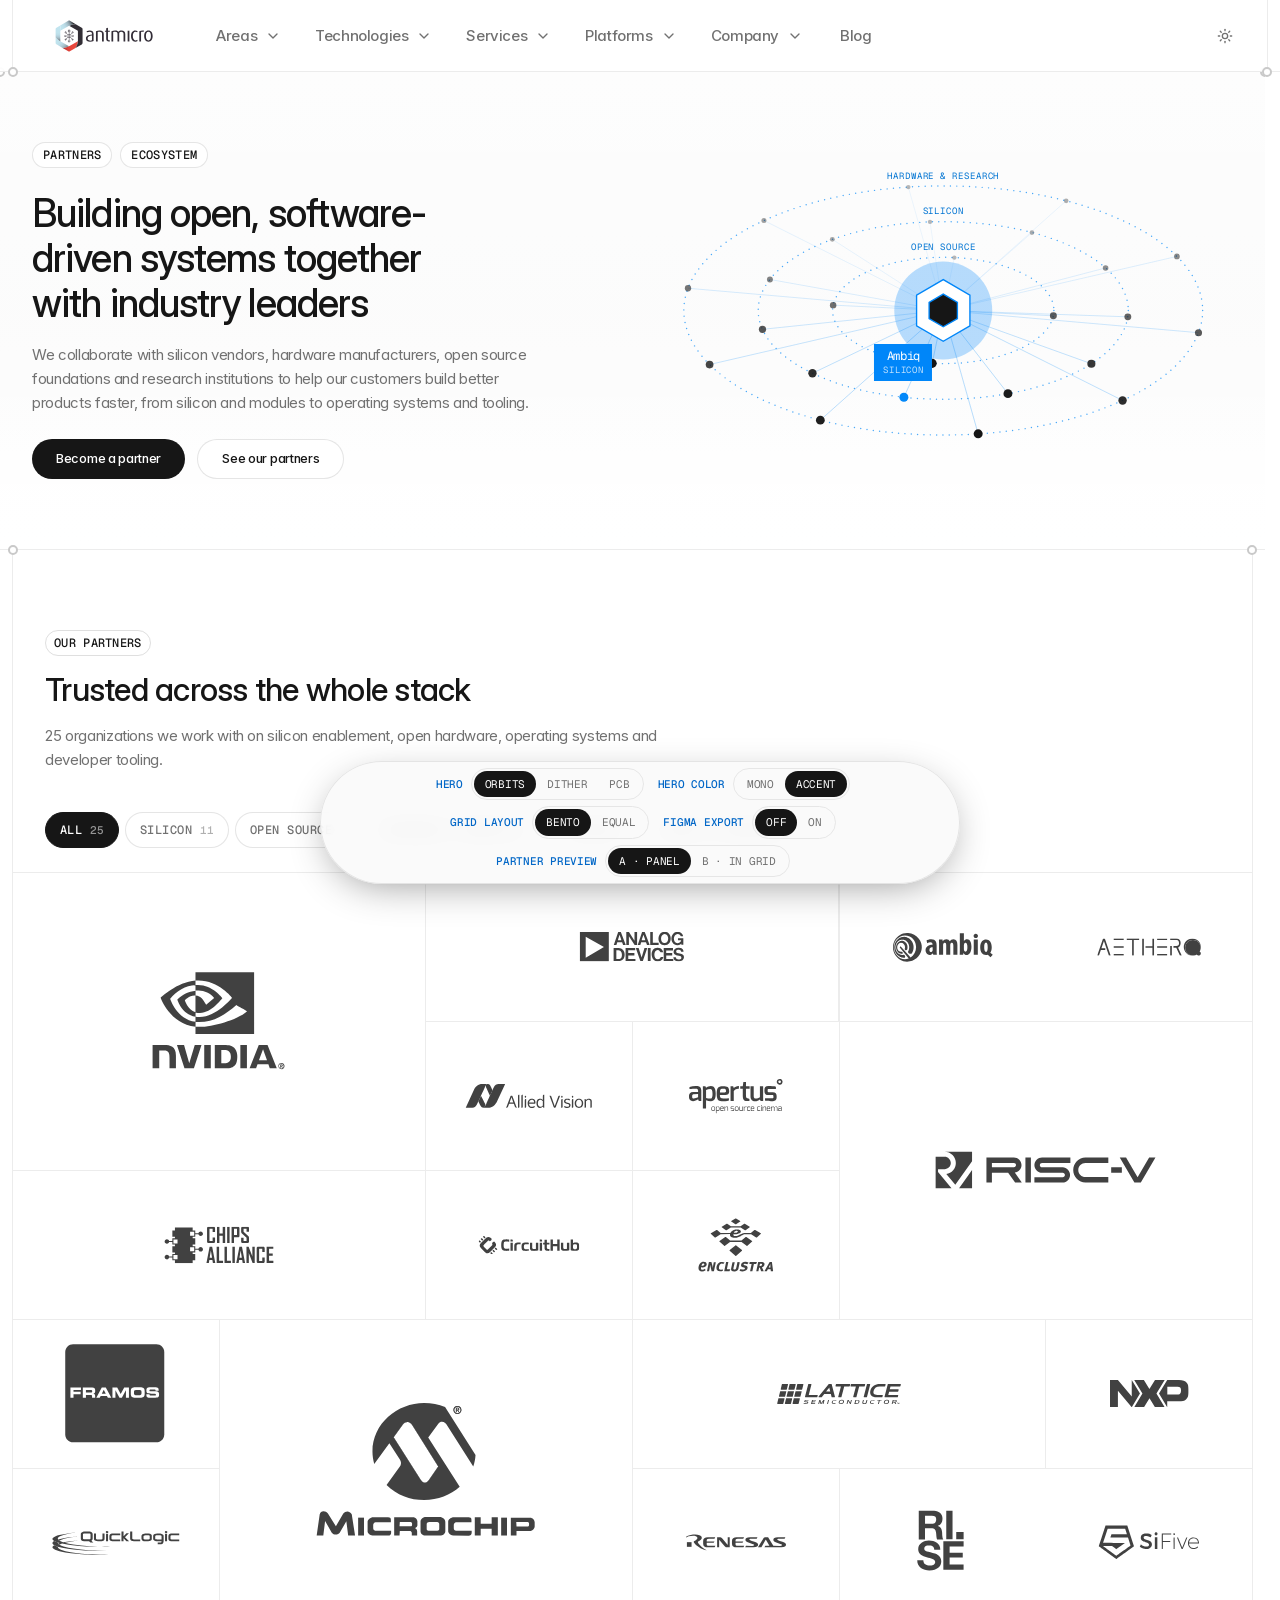
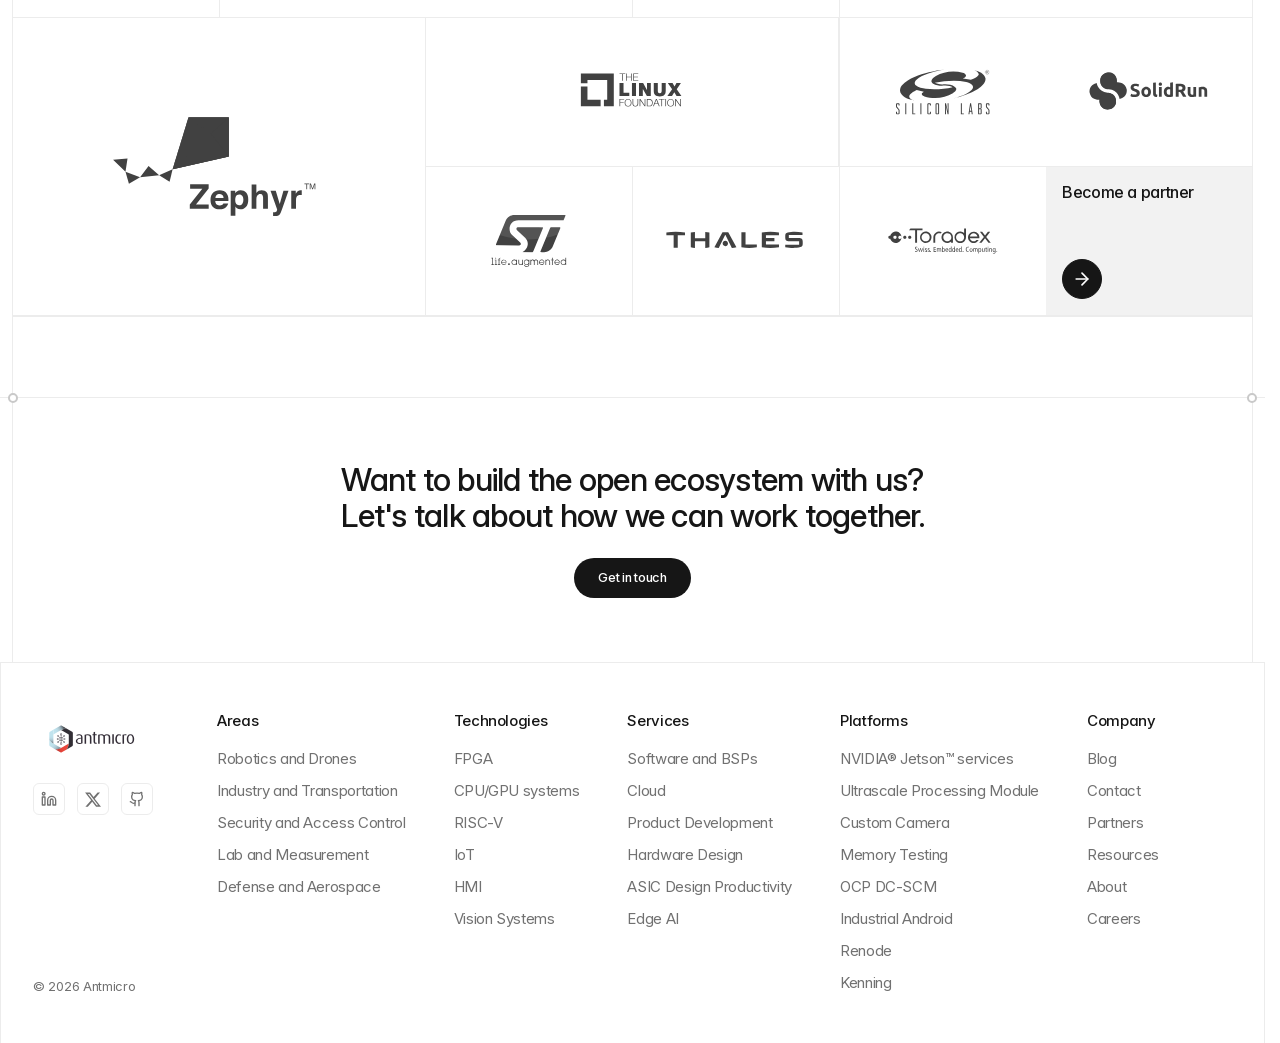
==== partners/index.html @ 4048cabc "Add prototype" ====
<!doctype html>
<html lang="en">
	<head>
		<meta charset="utf-8" />
		<meta name="viewport" content="width=device-width, initial-scale=1" />
		
		
		
		
		
		
		
		
		
		
		
		
		
		
		
		
		
		
		
		
		
		
		
		
		
		
		
		
		
		
		
		
		
		
		<!--12qhfyh--><link rel="icon" href="data:image/svg+xml,%3csvg%20xmlns='http://www.w3.org/2000/svg'%20width='107'%20height='128'%20viewBox='0%200%20107%20128'%3e%3ctitle%3esvelte-logo%3c/title%3e%3cpath%20d='M94.157%2022.819c-10.4-14.885-30.94-19.297-45.792-9.835L22.282%2029.608A29.92%2029.92%200%200%200%208.764%2049.65a31.5%2031.5%200%200%200%203.108%2020.231%2030%2030%200%200%200-4.477%2011.183%2031.9%2031.9%200%200%200%205.448%2024.116c10.402%2014.887%2030.942%2019.297%2045.791%209.835l26.083-16.624A29.92%2029.92%200%200%200%2098.235%2078.35a31.53%2031.53%200%200%200-3.105-20.232%2030%2030%200%200%200%204.474-11.182%2031.88%2031.88%200%200%200-5.447-24.116'%20style='fill:%23ff3e00'/%3e%3cpath%20d='M45.817%20106.582a20.72%2020.72%200%200%201-22.237-8.243%2019.17%2019.17%200%200%201-3.277-14.503%2018%2018%200%200%201%20.624-2.435l.49-1.498%201.337.981a33.6%2033.6%200%200%200%2010.203%205.098l.97.294-.09.968a5.85%205.85%200%200%200%201.052%203.878%206.24%206.24%200%200%200%206.695%202.485%205.8%205.8%200%200%200%201.603-.704L69.27%2076.28a5.43%205.43%200%200%200%202.45-3.631%205.8%205.8%200%200%200-.987-4.371%206.24%206.24%200%200%200-6.698-2.487%205.7%205.7%200%200%200-1.6.704l-9.953%206.345a19%2019%200%200%201-5.296%202.326%2020.72%2020.72%200%200%201-22.237-8.243%2019.17%2019.17%200%200%201-3.277-14.502%2017.99%2017.99%200%200%201%208.13-12.052l26.081-16.623a19%2019%200%200%201%205.3-2.329%2020.72%2020.72%200%200%201%2022.237%208.243%2019.17%2019.17%200%200%201%203.277%2014.503%2018%2018%200%200%201-.624%202.435l-.49%201.498-1.337-.98a33.6%2033.6%200%200%200-10.203-5.1l-.97-.294.09-.968a5.86%205.86%200%200%200-1.052-3.878%206.24%206.24%200%200%200-6.696-2.485%205.8%205.8%200%200%200-1.602.704L37.73%2051.72a5.42%205.42%200%200%200-2.449%203.63%205.79%205.79%200%200%200%20.986%204.372%206.24%206.24%200%200%200%206.698%202.486%205.8%205.8%200%200%200%201.602-.704l9.952-6.342a19%2019%200%200%201%205.295-2.328%2020.72%2020.72%200%200%201%2022.237%208.242%2019.17%2019.17%200%200%201%203.277%2014.503%2018%2018%200%200%201-8.13%2012.053l-26.081%2016.622a19%2019%200%200%201-5.3%202.328'%20style='fill:%23fff'/%3e%3c/svg%3e" media="(prefers-color-scheme: light)"/> <link rel="icon" href="../_app/immutable/assets/favicon-dark.BvAdDvN6.svg" media="(prefers-color-scheme: dark)"/> <meta name="description" content="Open source simulation framework for developing, testing and debugging complex embedded systems."/> <link rel="canonical" href="https://www.antmicro.com/platforms/renode/"/> <meta property="og:title" content="Renode | Antmicro"/> <meta property="og:description" content="Open source simulation framework for developing, testing and debugging complex embedded systems."/> <meta property="og:type" content="website"/> <meta property="og:url" content="https://www.antmicro.com/platforms/renode/"/> <!--[-1--><!--]--> <meta name="twitter:card" content="summary_large_image"/><!----><!--1funsus--><!--[-1--><!--]--> <!----><script>(function setInitialMode({ defaultMode = "system", themeColors: themeColors2, darkClassNames: darkClassNames2 = ["dark"], lightClassNames: lightClassNames2 = [], defaultTheme = "", modeStorageKey: modeStorageKey2 = "mode-watcher-mode", themeStorageKey: themeStorageKey2 = "mode-watcher-theme" }) {
  const rootEl = document.documentElement;
  const mode = localStorage.getItem(modeStorageKey2) ?? defaultMode;
  const theme = localStorage.getItem(themeStorageKey2) ?? defaultTheme;
  const light = mode === "light" || mode === "system" && window.matchMedia("(prefers-color-scheme: light)").matches;
  if (light) {
    if (darkClassNames2.length)
      rootEl.classList.remove(...darkClassNames2.filter(Boolean));
    if (lightClassNames2.length)
      rootEl.classList.add(...lightClassNames2.filter(Boolean));
  } else {
    if (lightClassNames2.length)
      rootEl.classList.remove(...lightClassNames2.filter(Boolean));
    if (darkClassNames2.length)
      rootEl.classList.add(...darkClassNames2.filter(Boolean));
  }
  rootEl.style.colorScheme = light ? "light" : "dark";
  if (themeColors2) {
    const themeMetaEl = document.querySelector('meta[name="theme-color"]');
    if (themeMetaEl) {
      themeMetaEl.setAttribute("content", mode === "light" ? themeColors2.light : themeColors2.dark);
    }
  }
  if (theme) {
    rootEl.setAttribute("data-theme", theme);
    localStorage.setItem(themeStorageKey2, theme);
  }
  localStorage.setItem(modeStorageKey2, mode);
})({"defaultMode":"system","darkClassNames":["dark"],"lightClassNames":[],"defaultTheme":"","modeStorageKey":"mode-watcher-mode","themeStorageKey":"mode-watcher-theme"});</script><!----><!----><title>Partners | Antmicro</title>
		<link href="../_app/immutable/assets/0.BKdQazkX.css" rel="stylesheet">
		<link href="../_app/immutable/assets/shield-check.kRRuk8Qc.css" rel="stylesheet">
		<link href="../_app/immutable/assets/6.CSg0GIJq.css" rel="stylesheet">
	<link rel="stylesheet" href="partners.css?v=1795512431">
</head>
	<body data-sveltekit-preload-data="hover">
		<div style="display: contents"><!--[--><!--[0--><!--[--><!--[-1--><!--]--><!----> <header class="fixed top-0 z-450 w-full bg-background/95 px-3"><div class="relative mx-auto w-full max-w-7xl min-w-0 border-x border-border/60"><nav class="relative flex h-18 items-center justify-start px-4 sm:px-6" aria-label="Main navigation"><a href="https://antmicro.com/" class="shrink-0 text-foreground transition-colors hover:text-foreground-muted" aria-label="Go to Antmicro homepage"><svg viewBox="0 0 1154 550" fill="none" xmlns="http://www.w3.org/2000/svg" class="block h-16 w-auto dark:hidden" width="100%" height="100%" role="presentation" aria-hidden="true"><path d="M455.749 323.688C433.629 323.688 420.598 314.079 420.598 295.737C420.598 273.452 442.554 264.883 472.367 261.981V256.314C472.367 243.639 465.523 237.972 452.656 237.972C444.607 237.972 435.846 240.381 429.522 243.803L425.909 234.55C433.629 230.58 444.087 227.87 454.024 227.87C474.091 227.87 486.438 237.288 486.438 257.875V317.172C479.074 321.115 468.096 323.688 455.749 323.688ZM472.367 269.838C448.878 272.576 434.998 279.092 434.998 295.381C434.998 307.892 442.718 314.928 457.118 314.928C462.949 314.928 468.78 313.723 472.367 311.834V269.838Z" fill="#332D37"></path><path d="M558.82 321.963V258.203C558.82 244.323 553.153 237.452 538.069 237.452C531.718 237.452 526.571 238.492 521.78 240.546V321.963H506.695V234.358C515.264 230.416 526.571 227.843 538.069 227.843C562.927 227.843 573.905 238.629 573.905 258.176V321.963H558.82Z" fill="#332D37"></path><path d="M616.778 322.84C603.582 322.84 594.657 314.791 594.657 299.515V239.013H584.035V229.568H594.657V208.324L609.742 203.67V229.568H625.867V239.013H609.742V299.515C609.742 307.564 613.684 312.382 621.24 312.382C622.965 312.382 624.498 312.218 625.867 311.698V321.307C623.457 322.32 620.364 322.84 616.778 322.84Z" fill="#332D37"></path><path d="M743.613 321.963V257.519C743.613 245.336 738.137 237.452 724.586 237.452C717.03 237.452 711.035 240.874 706.6 246.212V321.963H691.679V255.11C691.679 244.488 685.848 237.425 672.16 237.425C665.124 237.425 659.977 238.301 654.83 240.518V321.963H639.91V234.358C648.835 230.416 659.101 227.843 671.612 227.843C685.492 227.843 693.377 231.621 699.372 238.629C705.532 231.949 714.977 227.843 725.955 227.843C748.595 227.843 758.533 240.025 758.533 257.656V321.963H743.613Z" fill="#332D37"></path><path d="M778.957 321.964V289.14V260.613V229.568H787.115H794.042V253.085V275.451V321.964H786.65H778.957Z" fill="#332D37"></path><path d="M843.922 323.688C821.637 323.688 808.086 303.95 808.086 275.67C808.086 247.39 821.802 227.843 843.922 227.843C852.491 227.843 859.691 230.06 864.673 233.838L861.087 242.763C857.473 240.025 851.998 238.109 846.495 238.109C831.767 238.109 823.526 254.07 823.526 275.314C823.526 296.229 831.931 312.683 846.495 312.683C851.998 312.683 857.309 310.958 860.895 308.248L864.673 317.665C859.663 321.471 852.491 323.688 843.922 323.688Z" fill="#332D37"></path><path d="M915.376 239.697C912.638 238.657 909.38 238.136 905.958 238.136C901.851 238.136 897.553 238.821 894.295 240.546V321.963H879.211V234.358C887.095 230.416 897.553 227.843 910.749 227.843C914.198 227.843 917.949 228.171 918.798 228.336L915.376 239.697Z" fill="#332D37"></path><path d="M957.481 323.688C932.459 323.688 920.961 303.457 920.961 275.67C920.961 248.074 932.432 227.843 957.481 227.843C982.504 227.843 994.002 248.074 994.002 275.67C993.974 303.457 982.504 323.688 957.481 323.688ZM957.481 237.452C941.384 237.452 936.045 254.781 936.045 275.341C936.045 295.901 941.384 313.559 957.481 313.559C973.606 313.559 978.917 295.901 978.917 275.341C978.917 254.781 973.579 237.452 957.481 237.452Z" fill="#332D37"></path><path d="M277.748 277.094H303.29C304.139 280.242 307.041 282.514 310.491 282.514C314.624 282.514 317.964 279.284 317.964 275.15C317.964 271.016 314.624 267.539 310.491 267.539C307.014 267.539 304.112 270.003 303.29 273.234H277.748V262.283H289.63C289.63 262.283 290.615 262.393 291.217 261.927C292.285 261.106 295.023 258.45 295.023 258.45L302.524 250.949C303.564 251.497 304.714 251.825 305.973 251.825C310.107 251.825 313.475 248.458 313.475 244.324C313.475 240.19 310.135 236.823 305.973 236.823C301.84 236.823 298.5 240.163 298.5 244.324C298.5 245.802 298.938 247.171 299.677 248.348L290.944 257.109C290.944 257.109 289.849 258.149 289.438 258.313C289.192 258.423 288.535 258.423 288.535 258.423H277.83V253.742V241.751C282.731 240.847 286.427 236.549 286.427 231.402C286.427 225.571 281.69 220.862 275.887 220.862C270.055 220.862 265.347 225.571 265.347 231.402C265.347 236.549 269.07 240.847 273.97 241.751V258.45C273.97 258.45 262.609 258.45 262.335 258.341C261.897 258.177 260.829 257.136 260.829 257.136L252.069 248.376C252.808 247.226 253.246 245.857 253.246 244.351C253.246 240.218 249.906 236.85 245.745 236.85C241.611 236.85 238.244 240.19 238.244 244.351C238.244 248.485 241.584 251.853 245.745 251.853C247.004 251.853 248.154 251.524 249.194 250.977L256.696 258.478C256.696 258.478 259.406 261.133 260.474 261.955C261.076 262.42 262.061 262.31 262.061 262.31H273.943V273.261H248.4C247.552 270.031 244.677 267.567 241.2 267.567C237.067 267.567 233.699 271.044 233.699 275.177C233.699 279.311 237.039 282.542 241.2 282.542C244.65 282.542 247.552 280.269 248.4 277.121H273.943V287.798H262.061C262.061 287.798 261.076 287.689 260.474 288.154C259.406 289.003 256.696 291.631 256.696 291.631L249.194 299.132C248.154 298.584 247.004 298.256 245.745 298.256C241.611 298.256 238.244 301.623 238.244 305.757C238.244 309.891 241.584 313.258 245.745 313.258C249.879 313.258 253.246 309.918 253.246 305.757C253.246 304.279 252.808 302.91 252.069 301.733L260.829 292.972C260.829 292.972 261.897 291.932 262.335 291.74C262.582 291.631 263.239 291.631 263.239 291.631H273.97V308.33C269.07 309.234 265.347 313.532 265.347 318.679C265.347 324.483 270.083 329.219 275.887 329.219C281.69 329.219 286.427 324.483 286.427 318.679C286.427 313.532 282.703 309.234 277.83 308.33V291.631H288.535C288.535 291.631 289.192 291.631 289.438 291.74C289.876 291.905 290.944 292.972 290.944 292.972L299.677 301.733C298.938 302.883 298.5 304.279 298.5 305.757C298.5 309.891 301.84 313.258 305.973 313.258C310.107 313.258 313.475 309.918 313.475 305.757C313.475 301.623 310.135 298.256 305.973 298.256C304.714 298.256 303.564 298.584 302.524 299.132L295.023 291.631C295.023 291.631 292.285 288.975 291.217 288.154C290.615 287.689 289.63 287.798 289.63 287.798H277.748V281.419V277.094ZM310.491 271.372C312.516 271.372 314.159 273.015 314.159 275.041C314.159 277.066 312.516 278.709 310.491 278.709C308.465 278.709 306.822 277.066 306.822 275.041C306.822 273.015 308.492 271.372 310.491 271.372ZM305.946 240.683C307.972 240.683 309.614 242.326 309.614 244.351C309.614 246.377 307.972 248.02 305.946 248.02C303.92 248.02 302.278 246.377 302.278 244.351C302.278 242.326 303.92 240.683 305.946 240.683ZM245.69 247.992C243.664 247.992 242.022 246.35 242.022 244.324C242.022 242.298 243.664 240.656 245.69 240.656C247.716 240.656 249.359 242.298 249.359 244.324C249.359 246.35 247.716 247.992 245.69 247.992ZM241.118 278.682C239.092 278.682 237.45 277.039 237.45 275.013C237.45 272.987 239.092 271.345 241.118 271.345C243.144 271.345 244.787 272.987 244.787 275.013C244.787 277.039 243.144 278.682 241.118 278.682ZM245.69 309.371C243.664 309.371 242.022 307.728 242.022 305.702C242.022 303.676 243.664 302.034 245.69 302.034C247.716 302.034 249.359 303.676 249.359 305.702C249.359 307.728 247.716 309.371 245.69 309.371ZM305.946 302.034C307.972 302.034 309.614 303.676 309.614 305.702C309.614 307.728 307.972 309.371 305.946 309.371C303.92 309.371 302.278 307.728 302.278 305.702C302.278 303.676 303.92 302.034 305.946 302.034ZM275.832 325.304C272.163 325.304 269.179 322.32 269.179 318.651C269.179 314.983 272.163 311.999 275.832 311.999C279.5 311.999 282.484 314.983 282.484 318.651C282.484 322.32 279.5 325.304 275.832 325.304ZM275.832 224.722C279.5 224.722 282.484 227.706 282.484 231.375C282.484 235.043 279.5 238.027 275.832 238.027C272.163 238.027 269.179 235.043 269.179 231.375C269.152 227.706 272.163 224.722 275.832 224.722Z" fill="#332D37"></path><path d="M278.842 361.414C262.005 370.75 245.579 377.84 225.841 377.84C223.952 377.84 222.09 377.785 220.228 377.676L166.926 346.959C162.628 344.495 160 339.924 160 334.968V285.608C172.894 304.58 198.793 319.008 204.241 321.91L271.998 360.976C274.106 362.181 276.624 362.318 278.842 361.414Z" fill="url(#paint0_linear_3_624)"></path><path d="M351.661 316.051C350.922 351.339 331.841 376.252 330.609 378.168L282.727 405.764C278.457 408.255 273.173 408.255 268.902 405.764L220.227 377.675C222.088 377.785 223.95 377.84 225.839 377.84C245.577 377.84 262.003 370.749 278.84 361.414C279.168 361.304 279.469 361.14 279.771 360.976L347.829 321.718C348.157 321.526 350.074 320.458 351.114 317.995C351.388 317.392 351.579 316.735 351.661 316.051Z" fill="url(#paint1_linear_3_624)"></path><path d="M391.634 334.995C391.634 339.923 389.006 344.523 384.708 346.986L330.612 378.168C331.843 376.252 350.925 351.339 351.664 316.051C351.691 315.722 351.719 315.366 351.719 315.011L351.637 235.892V235.126C351.691 232.306 350.213 229.705 347.777 228.282L279.773 188.969C278.569 188.284 277.227 187.929 275.886 187.929C275.475 187.929 275.064 187.956 274.681 188.038C274.298 188.093 273.942 188.175 273.586 188.312C273.531 188.312 273.504 188.312 273.449 188.339C281.471 184.315 306.767 172.762 326.313 172.954C328.504 172.981 330.694 173.063 332.856 173.2L384.598 203.123C388.951 205.641 391.579 210.295 391.497 215.305L391.634 334.995Z" fill="#322E35"></path><path d="M332.855 173.2C330.692 173.063 328.502 172.981 326.312 172.954C306.765 172.762 281.469 184.315 273.448 188.339C273.284 188.394 273.092 188.449 272.928 188.531C272.599 188.64 272.298 188.805 271.997 188.969L203.911 228.391C203.638 228.555 203.364 228.72 203.118 228.939C202.597 229.322 202.132 229.76 201.749 230.28C201.721 230.308 201.694 230.362 201.639 230.417C201.146 231.074 200.763 231.786 200.517 232.552C200.489 232.662 200.517 232.552 200.435 232.799C199.86 228.528 199.586 224.175 199.586 219.768C199.586 205.504 202.46 191.98 207.607 179.716L268.876 144.236C273.174 141.744 278.458 141.744 282.756 144.236L332.855 173.2Z" fill="url(#paint2_linear_3_624)"></path><path d="M203.939 321.718L204.241 321.91C198.793 319.008 172.894 304.58 160 285.608V215.278C160 210.323 162.628 205.778 166.899 203.287L207.608 179.716C202.461 191.981 199.587 205.505 199.587 219.768C199.587 224.175 199.86 228.528 200.435 232.799C200.189 233.538 200.052 234.305 200.052 235.126V314.983C200.052 317.776 201.53 320.322 203.939 321.718Z" fill="url(#paint3_linear_3_624)"></path><defs><linearGradient id="paint0_linear_3_624" x1="265.297" y1="397.026" x2="151.559" y2="283.08" gradientUnits="userSpaceOnUse"><stop stop-color="#292B2F"></stop><stop offset="0.0235" stop-color="#3A3E43"></stop><stop offset="0.0755" stop-color="#596369"></stop><stop offset="0.1331" stop-color="#75828A"></stop><stop offset="0.1951" stop-color="#8A9CA6"></stop><stop offset="0.2629" stop-color="#9CB3BC"></stop><stop offset="0.3384" stop-color="#AAC4CE"></stop><stop offset="0.425" stop-color="#B4D2DD"></stop><stop offset="0.5293" stop-color="#BCDDE8"></stop><stop offset="0.6697" stop-color="#C0E3ED"></stop><stop offset="1" stop-color="#C1E4EF"></stop></linearGradient><linearGradient id="paint1_linear_3_624" x1="220.227" y1="361.849" x2="351.661" y2="361.849" gradientUnits="userSpaceOnUse"><stop stop-color="#93292C"></stop><stop offset="0.0372" stop-color="#9F2D2F"></stop><stop offset="0.1348" stop-color="#B93733"></stop><stop offset="0.2479" stop-color="#CE3C36"></stop><stop offset="0.3843" stop-color="#DF4139"></stop><stop offset="0.5679" stop-color="#E7463C"></stop><stop offset="1" stop-color="#E9473C"></stop></linearGradient><linearGradient id="paint2_linear_3_624" x1="305.932" y1="155.953" x2="178.883" y2="225.381" gradientUnits="userSpaceOnUse"><stop stop-color="#292B2F"></stop><stop offset="0.0235" stop-color="#3A3E43"></stop><stop offset="0.0755" stop-color="#596369"></stop><stop offset="0.1331" stop-color="#75828A"></stop><stop offset="0.1951" stop-color="#8A9CA6"></stop><stop offset="0.2629" stop-color="#9CB3BC"></stop><stop offset="0.3384" stop-color="#AAC4CE"></stop><stop offset="0.425" stop-color="#B4D2DD"></stop><stop offset="0.5293" stop-color="#BCDDE8"></stop><stop offset="0.6697" stop-color="#C0E3ED"></stop><stop offset="1" stop-color="#C1E4EF"></stop></linearGradient><linearGradient id="paint3_linear_3_624" x1="183.804" y1="327.825" x2="183.804" y2="206.968" gradientUnits="userSpaceOnUse"><stop stop-color="#292B2F"></stop><stop offset="0.0235" stop-color="#3A3E43"></stop><stop offset="0.0755" stop-color="#596369"></stop><stop offset="0.1331" stop-color="#75828A"></stop><stop offset="0.1951" stop-color="#8A9CA6"></stop><stop offset="0.2629" stop-color="#9CB3BC"></stop><stop offset="0.3384" stop-color="#AAC4CE"></stop><stop offset="0.425" stop-color="#B4D2DD"></stop><stop offset="0.5293" stop-color="#BCDDE8"></stop><stop offset="0.6697" stop-color="#C0E3ED"></stop><stop offset="1" stop-color="#C1E4EF"></stop></linearGradient></defs></svg><!----> <svg viewBox="0 0 1154 550" fill="none" xmlns="http://www.w3.org/2000/svg" class="hidden h-16 w-auto dark:block" width="100%" height="100%" role="presentation" aria-hidden="true"><path d="M268.877 144.235C273.175 141.744 278.459 141.744 282.757 144.235L384.598 203.123C388.95 205.642 391.578 210.296 391.496 215.306L391.633 334.996C391.633 339.924 389.005 344.522 384.707 346.986L282.729 405.765C278.459 408.256 273.175 408.256 268.904 405.765L166.927 346.959C162.629 344.495 160 339.924 160 334.969V215.278C160 210.323 162.628 205.778 166.898 203.287L268.877 144.235ZM279.772 188.969C277.364 187.573 274.407 187.573 271.998 188.969L203.912 228.392C201.53 229.788 200.052 232.334 200.052 235.126V314.983C200.052 317.776 201.53 320.322 203.939 321.718L271.998 360.977C274.407 362.345 277.364 362.345 279.772 360.977L347.831 321.718C350.24 320.349 351.718 317.776 351.718 315.011L351.636 235.893V235.126C351.69 232.306 350.213 229.706 347.776 228.282L279.772 188.969ZM275.883 220.862C281.687 220.862 286.423 225.571 286.423 231.402C286.423 236.549 282.727 240.848 277.826 241.751V258.423H288.53C288.53 258.423 289.187 258.423 289.434 258.313C289.84 258.151 290.919 257.129 290.939 257.109L299.673 248.349C298.934 247.171 298.496 245.803 298.496 244.324C298.496 240.163 301.836 236.823 305.97 236.823C310.131 236.823 313.471 240.19 313.471 244.324C313.471 248.458 310.103 251.825 305.97 251.825C304.711 251.825 303.561 251.497 302.521 250.949L295.019 258.45C295.019 258.45 292.282 261.106 291.214 261.928C290.618 262.388 289.646 262.285 289.626 262.283H277.744V273.233H303.286C304.108 270.003 307.01 267.539 310.486 267.539C314.62 267.539 317.96 271.017 317.96 275.15C317.96 279.284 314.62 282.515 310.486 282.515C307.037 282.515 304.135 280.242 303.286 277.094H277.744V287.798H289.626C289.647 287.796 290.618 287.694 291.214 288.154C292.277 288.972 294.993 291.606 295.019 291.631L302.521 299.132C303.561 298.584 304.711 298.256 305.97 298.256C310.131 298.256 313.47 301.623 313.471 305.757C313.471 309.918 310.103 313.259 305.97 313.259C301.836 313.259 298.496 309.891 298.496 305.757C298.496 304.279 298.934 302.882 299.673 301.732L290.939 292.973C290.939 292.973 289.872 291.904 289.434 291.74C289.187 291.631 288.53 291.631 288.53 291.631H277.826V308.331C282.699 309.234 286.423 313.532 286.423 318.679C286.423 324.482 281.687 329.219 275.883 329.219C270.079 329.219 265.343 324.483 265.343 318.679C265.343 313.532 269.066 309.235 273.966 308.331V291.631H263.234C263.22 291.631 262.575 291.632 262.331 291.74C261.893 291.932 260.825 292.973 260.825 292.973L252.065 301.732C252.805 302.91 253.242 304.279 253.242 305.757C253.242 309.918 249.875 313.259 245.741 313.259C241.58 313.259 238.24 309.891 238.24 305.757C238.24 301.623 241.607 298.256 245.741 298.256C247 298.256 248.15 298.584 249.19 299.132L256.691 291.631C256.691 291.631 259.402 289.003 260.47 288.154C261.072 287.689 262.058 287.798 262.058 287.798H273.938V277.121H248.396C247.548 280.269 244.646 282.542 241.196 282.542C237.035 282.542 233.695 279.311 233.695 275.178C233.695 271.044 237.063 267.567 241.196 267.567C244.673 267.567 247.548 270.031 248.396 273.262H273.938V262.311H262.058C262.058 262.311 261.072 262.42 260.47 261.955C259.402 261.134 256.691 258.478 256.691 258.478L249.19 250.977C248.15 251.524 247 251.853 245.741 251.853C241.58 251.853 238.24 248.485 238.24 244.352C238.24 240.19 241.607 236.851 245.741 236.851C249.902 236.851 253.242 240.218 253.242 244.352C253.242 245.857 252.805 247.226 252.065 248.376L260.825 257.137C260.825 257.137 261.893 258.176 262.331 258.341C262.604 258.45 273.885 258.45 273.966 258.45V241.751C269.066 240.847 265.343 236.549 265.343 231.402C265.343 225.571 270.052 220.862 275.883 220.862ZM275.828 311.999C272.16 311.999 269.176 314.983 269.176 318.651C269.176 322.32 272.16 325.304 275.828 325.304C279.496 325.304 282.48 322.32 282.48 318.651C282.48 314.983 279.496 311.999 275.828 311.999ZM454.024 227.871C474.091 227.871 486.438 237.289 486.438 257.876V317.174C479.074 321.116 468.096 323.689 455.749 323.689C433.629 323.689 420.598 314.08 420.598 295.738C420.598 273.454 442.554 264.884 472.367 261.982V256.315C472.367 243.64 465.522 237.974 452.655 237.974C444.607 237.974 435.846 240.383 429.522 243.805L425.909 234.551C433.629 230.581 444.087 227.871 454.024 227.871ZM843.922 227.844C852.491 227.844 859.69 230.062 864.673 233.84L861.087 242.764C857.473 240.026 851.998 238.11 846.495 238.11C831.767 238.11 823.526 254.071 823.526 275.314C823.526 296.23 831.931 312.683 846.495 312.684C851.998 312.684 857.309 310.959 860.896 308.249L864.673 317.666C859.663 321.471 852.491 323.689 843.922 323.689C821.637 323.689 808.086 303.951 808.086 275.671C808.086 247.391 821.802 227.844 843.922 227.844ZM957.478 227.844C982.5 227.844 993.998 248.075 993.998 275.671C993.971 303.458 982.5 323.689 957.478 323.689C932.455 323.689 920.957 303.458 920.957 275.671C920.957 248.075 932.428 227.844 957.478 227.844ZM609.742 229.568H625.866V239.014H609.742V299.516C609.742 307.564 613.684 312.383 621.24 312.383C622.965 312.383 624.498 312.218 625.866 311.698V321.308C623.457 322.32 620.363 322.84 616.777 322.84C603.582 322.84 594.657 314.792 594.657 299.516V239.014H584.035V229.568H594.657V208.324L609.742 203.67V229.568ZM538.069 227.844C562.927 227.844 573.904 238.63 573.904 258.177V321.965H558.82V258.204C558.82 244.325 553.153 237.453 538.069 237.453C531.718 237.453 526.57 238.494 521.779 240.547V321.965H506.695V234.359C515.264 230.417 526.571 227.844 538.069 227.844ZM725.955 227.844C748.595 227.844 758.533 240.027 758.533 257.657V321.965H743.612V257.521C743.612 245.338 738.137 237.453 724.586 237.453C717.03 237.453 711.035 240.875 706.6 246.214V321.965H691.68V255.111C691.68 244.489 685.848 237.426 672.16 237.426C665.124 237.426 659.977 238.302 654.83 240.52V321.965H639.91V234.359C648.835 230.417 659.101 227.844 671.612 227.844C685.492 227.844 693.377 231.622 699.372 238.63C705.532 231.95 714.977 227.844 725.955 227.844ZM794.042 321.965H778.957V229.568H794.042V321.965ZM910.749 227.844C914.198 227.844 917.949 228.173 918.798 228.337L915.376 239.698C912.638 238.658 909.38 238.138 905.958 238.138C901.852 238.138 897.554 238.822 894.296 240.547V321.965H879.211V234.359C887.095 230.417 897.554 227.844 910.749 227.844ZM472.367 269.84C448.878 272.577 434.998 279.093 434.998 295.382C434.998 307.893 442.718 314.929 457.118 314.929C462.949 314.929 468.781 313.724 472.367 311.835V269.84ZM957.478 237.453C941.38 237.453 936.042 254.782 936.042 275.342C936.042 295.902 941.38 313.56 957.478 313.56C973.602 313.559 978.913 295.902 978.913 275.342C978.913 254.782 973.575 237.453 957.478 237.453ZM245.687 302.034C243.661 302.034 242.018 303.676 242.018 305.702C242.018 307.728 243.661 309.371 245.687 309.371C247.712 309.371 249.354 307.728 249.354 305.702C249.354 303.677 247.712 302.034 245.687 302.034ZM305.942 302.034C303.917 302.034 302.274 303.676 302.273 305.702C302.273 307.728 303.917 309.371 305.942 309.371C307.968 309.371 309.61 307.728 309.61 305.702C309.61 303.677 307.968 302.034 305.942 302.034ZM310.486 271.372C308.488 271.372 306.818 273.015 306.818 275.041C306.819 277.067 308.461 278.709 310.486 278.709C312.512 278.709 314.155 277.067 314.155 275.041C314.155 273.015 312.512 271.372 310.486 271.372ZM241.114 271.345C239.088 271.345 237.446 272.988 237.446 275.014C237.446 277.039 239.089 278.682 241.114 278.682C243.14 278.682 244.783 277.039 244.783 275.014C244.783 272.988 243.14 271.345 241.114 271.345ZM305.942 240.684C303.917 240.684 302.273 242.326 302.273 244.352C302.273 246.377 303.917 248.021 305.942 248.021C307.968 248.02 309.61 246.377 309.61 244.352C309.61 242.326 307.968 240.684 305.942 240.684ZM245.687 240.655C243.661 240.655 242.018 242.298 242.018 244.324C242.018 246.35 243.661 247.992 245.687 247.992C247.712 247.992 249.354 246.35 249.354 244.324C249.354 242.298 247.712 240.655 245.687 240.655ZM275.828 224.723C272.16 224.723 269.148 227.707 269.176 231.375C269.176 235.043 272.16 238.027 275.828 238.027C279.496 238.027 282.48 235.043 282.48 231.375C282.48 227.707 279.496 224.723 275.828 224.723Z" fill="white"></path></svg><!----></a> <!--[--><!--$s1--><!--[-1--><nav aria-label="main" class="relative hidden lg:ml-8 lg:flex" id="bits-s1" data-orientation="horizontal" dir="ltr" data-navigation-menu-root="" data-navigation-menu-menu=""><!--[--><!--$s2--><!--[-1--><div id="bits-13"><ul class="flex items-center gap-2" id="bits-s2" data-orientation="horizontal" data-navigation-menu-list=""><!--[--><!--[--><!--$s3--><!--[-1--><li id="bits-s3" data-navigation-menu-item=""><!--[--><!--$s4--><!--[-1--><button class="inline-flex items-center gap-2 rounded-lg border border-transparent px-3 py-1.5 text-sm font-medium text-foreground-muted transition-colors hover:bg-surface hover:text-foreground data-[state=open]:bg-surface-hover data-[state=open]:text-foreground" id="bits-s4" data-state="closed" data-value="bits-s3" aria-expanded="false" data-navigation-menu-trigger="" tabindex="0"><!---->Areas <svg xmlns="http://www.w3.org/2000/svg" width="16" height="16" viewBox="0 0 24 24" fill="none" stroke="currentColor" stroke-width="2" stroke-linecap="round" stroke-linejoin="round" class="lucide-icon lucide lucide-chevron-down transition-transform data-[state=open]:rotate-180"><!--[--><!----><path d="m6 9 6 6 6-6"><!----></path><!----><!--]--><!----><!----></svg><!----><!----></button><!--]--> <!--[-1--><!--]--><!--]--> <!--[--><!--$s5--><!--[0--><!--[-1--><!--]--><!----><!--]--><!--]--><!----></li><!--]--><!--]--><!--[--><!--$s6--><!--[-1--><li id="bits-s6" data-navigation-menu-item=""><!--[--><!--$s7--><!--[-1--><button class="inline-flex items-center gap-2 rounded-lg border border-transparent px-3 py-1.5 text-sm font-medium text-foreground-muted transition-colors hover:bg-surface hover:text-foreground data-[state=open]:bg-surface-hover data-[state=open]:text-foreground" id="bits-s7" data-state="closed" data-value="bits-s6" aria-expanded="false" data-navigation-menu-trigger="" tabindex="0"><!---->Technologies <svg xmlns="http://www.w3.org/2000/svg" width="16" height="16" viewBox="0 0 24 24" fill="none" stroke="currentColor" stroke-width="2" stroke-linecap="round" stroke-linejoin="round" class="lucide-icon lucide lucide-chevron-down transition-transform data-[state=open]:rotate-180"><!--[--><!----><path d="m6 9 6 6 6-6"><!----></path><!----><!--]--><!----><!----></svg><!----><!----></button><!--]--> <!--[-1--><!--]--><!--]--> <!--[--><!--$s8--><!--[0--><!--[-1--><!--]--><!----><!--]--><!--]--><!----></li><!--]--><!--]--><!--[--><!--$s9--><!--[-1--><li id="bits-s9" data-navigation-menu-item=""><!--[--><!--$s10--><!--[-1--><button class="inline-flex items-center gap-2 rounded-lg border border-transparent px-3 py-1.5 text-sm font-medium text-foreground-muted transition-colors hover:bg-surface hover:text-foreground data-[state=open]:bg-surface-hover data-[state=open]:text-foreground" id="bits-s10" data-state="closed" data-value="bits-s9" aria-expanded="false" data-navigation-menu-trigger="" tabindex="0"><!---->Services <svg xmlns="http://www.w3.org/2000/svg" width="16" height="16" viewBox="0 0 24 24" fill="none" stroke="currentColor" stroke-width="2" stroke-linecap="round" stroke-linejoin="round" class="lucide-icon lucide lucide-chevron-down transition-transform data-[state=open]:rotate-180"><!--[--><!----><path d="m6 9 6 6 6-6"><!----></path><!----><!--]--><!----><!----></svg><!----><!----></button><!--]--> <!--[-1--><!--]--><!--]--> <!--[--><!--$s11--><!--[0--><!--[-1--><!--]--><!----><!--]--><!--]--><!----></li><!--]--><!--]--><!--[--><!--$s12--><!--[-1--><li id="bits-s12" data-navigation-menu-item=""><!--[--><!--$s13--><!--[-1--><button class="inline-flex items-center gap-2 rounded-lg border border-transparent px-3 py-1.5 text-sm font-medium text-foreground-muted transition-colors hover:bg-surface hover:text-foreground data-[state=open]:bg-surface-hover data-[state=open]:text-foreground" id="bits-s13" data-state="closed" data-value="bits-s12" aria-expanded="false" data-navigation-menu-trigger="" tabindex="0"><!---->Platforms <svg xmlns="http://www.w3.org/2000/svg" width="16" height="16" viewBox="0 0 24 24" fill="none" stroke="currentColor" stroke-width="2" stroke-linecap="round" stroke-linejoin="round" class="lucide-icon lucide lucide-chevron-down transition-transform data-[state=open]:rotate-180"><!--[--><!----><path d="m6 9 6 6 6-6"><!----></path><!----><!--]--><!----><!----></svg><!----><!----></button><!--]--> <!--[-1--><!--]--><!--]--> <!--[--><!--$s14--><!--[0--><!--[-1--><!--]--><!----><!--]--><!--]--><!----></li><!--]--><!--]--><!--[--><!--$s15--><!--[-1--><li id="bits-s15" data-navigation-menu-item=""><!--[--><!--$s16--><!--[-1--><button class="inline-flex items-center gap-2 rounded-lg border border-transparent px-3 py-1.5 text-sm font-medium text-foreground-muted transition-colors hover:bg-surface hover:text-foreground data-[state=open]:bg-surface-hover data-[state=open]:text-foreground" id="bits-s16" data-state="closed" data-value="bits-s15" aria-expanded="false" data-navigation-menu-trigger="" tabindex="0"><!---->Company <svg xmlns="http://www.w3.org/2000/svg" width="16" height="16" viewBox="0 0 24 24" fill="none" stroke="currentColor" stroke-width="2" stroke-linecap="round" stroke-linejoin="round" class="lucide-icon lucide lucide-chevron-down transition-transform data-[state=open]:rotate-180"><!--[--><!----><path d="m6 9 6 6 6-6"><!----></path><!----><!--]--><!----><!----></svg><!----><!----></button><!--]--> <!--[-1--><!--]--><!--]--> <!--[--><!--$s17--><!--[0--><!--[-1--><!--]--><!----><!--]--><!--]--><!----></li><!--]--><!--]--><!--]--> <!--[--><!--$s18--><!--[-1--><li id="bits-s18" data-navigation-menu-item=""><!--[--><!--$s19--><!--[-1--><a href="https://antmicro.com/blog/" class="inline-flex rounded-lg px-4 py-2 text-sm font-medium text-foreground-muted transition-colors hover:bg-surface-hover hover:text-foreground" id="bits-s19" data-navigation-menu-link="" tabindex="0"><!---->Blog<!----></a><!--]--><!--]--><!----></li><!--]--><!--]--><!----></ul></div> <!----><!--]--><!--]--> <div class="pointer-events-none fixed top-18 left-1/2 z-300 w-screen -translate-x-1/2 px-0"><!--[--><!--$s20--><!--[-1--><!--]--><!--]--></div><!----></nav><!--]--><!--]--> <div class="ml-auto flex items-center gap-2"><!--[-1--><button data-slot="button" class="inline-flex shrink-0 cursor-pointer items-center justify-center gap-2 rounded-lg font-medium text-xs whitespace-nowrap transition-all duration-200 outline-none disabled:pointer-events-none disabled:opacity-50 aria-disabled:pointer-events-none aria-disabled:opacity-50 [&amp;_svg]:pointer-events-none [&amp;_svg]:shrink-0 [&amp;_svg:not([class*='size-'])]:size-4 bg-transparent hover:bg-surface-hover size-9 text-foreground-muted hover:text-foreground" type="button" aria-label="Toggle color theme"><svg xmlns="http://www.w3.org/2000/svg" width="24" height="24" viewBox="0 0 24 24" fill="none" stroke="currentColor" stroke-width="2" stroke-linecap="round" stroke-linejoin="round" class="lucide-icon lucide lucide-sun h-[1.2rem] w-[1.2rem] scale-100 rotate-0 transition-all! dark:scale-0 dark:-rotate-90"><!--[--><!----><circle cx="12" cy="12" r="4"><!----></circle><!----><!----><path d="M12 2v2"><!----></path><!----><!----><path d="M12 20v2"><!----></path><!----><!----><path d="m4.93 4.93 1.41 1.41"><!----></path><!----><!----><path d="m17.66 17.66 1.41 1.41"><!----></path><!----><!----><path d="M2 12h2"><!----></path><!----><!----><path d="M20 12h2"><!----></path><!----><!----><path d="m6.34 17.66-1.41 1.41"><!----></path><!----><!----><path d="m19.07 4.93-1.41 1.41"><!----></path><!----><!--]--><!----><!----></svg><!----> <svg xmlns="http://www.w3.org/2000/svg" width="24" height="24" viewBox="0 0 24 24" fill="none" stroke="currentColor" stroke-width="2" stroke-linecap="round" stroke-linejoin="round" class="lucide-icon lucide lucide-moon absolute h-[1.2rem] w-[1.2rem] scale-0 rotate-90 transition-all! dark:scale-100 dark:rotate-0"><!--[--><!----><path d="M20.985 12.486a9 9 0 1 1-9.473-9.472c.405-.022.617.46.402.803a6 6 0 0 0 8.268 8.268c.344-.215.825-.004.803.401"><!----></path><!----><!--]--><!----><!----></svg><!----><!----></button><!--]--><!----> <button type="button" class="relative inline-flex size-9 items-center justify-center rounded-lg bg-background text-foreground-muted transition-colors hover:bg-surface-hover hover:text-foreground lg:hidden" aria-label="Toggle mobile menu" aria-expanded="false" aria-controls="mobile-main-menu"><span class="absolute h-0.5 w-4 rounded-full bg-current transition-transform duration-200 -translate-y-1.5"></span> <span class="absolute h-0.5 w-4 rounded-full bg-current transition-all duration-200 opacity-100"></span> <span class="absolute h-0.5 w-4 rounded-full bg-current transition-transform duration-200 translate-y-1.5"></span></button></div> <div class="absolute bottom-0 left-0 z-400 hidden size-2.5 -translate-x-1/2 translate-y-1/2 rounded-full border-2 border-border-hover bg-background sm:block"></div> <div class="absolute right-0 bottom-0 z-400 hidden size-2.5 translate-x-1/2 translate-y-1/2 rounded-full border-2 border-border-hover bg-background sm:block"></div> <div class="absolute bottom-0 left-1/2 w-screen -translate-x-1/2 border-b border-border/60"></div></nav></div></header> <!--[-1--><!--]--><!----> <main id="page-content" class="pt-18"><!-- Treść <main> podstrony Partnerzy.         <article class="partner-tile partner-tile--big partner-tile--knockout" data-index="0" data-group="silicon">
          <div class="partner-tile__logo">
            <span class="partner-tile__mono" style="--logo:url('logos/mono/partner-nvidia.svg')" aria-hidden="true"></span>
            <img class="partner-tile__color" src="logos/partner-nvidia.svg" alt="NVIDIA logo">
            <img class="partner-tile__flat partner-tile__flat--dark" src="logos/flat-dark/partner-nvidia.svg" alt="" aria-hidden="true">
            <img class="partner-tile__flat partner-tile__flat--light" src="logos/flat-light/partner-nvidia.svg" alt="" aria-hidden="true">
          </div>
          <div class="partner-tile__meta"><span>NVIDIA</span><span>Silicon</span></div>
          <button type="button" class="partner-tile__open" data-open="0" aria-haspopup="dialog" aria-label="Show more about NVIDIA"><svg xmlns="http://www.w3.org/2000/svg" width="16" height="16" viewBox="0 0 24 24" fill="none" stroke="currentColor" stroke-width="2" stroke-linecap="round" stroke-linejoin="round"><path d="M7 7h10v10"/><path d="M7 17 17 7"/></svg></button>
        </article>
        <article class="partner-tile partner-tile--wide partner-tile--knockout" data-index="1" data-group="silicon">
          <div class="partner-tile__logo">
            <span class="partner-tile__mono" style="--logo:url('logos/mono/partner-analog-devices.svg')" aria-hidden="true"></span>
            <img class="partner-tile__color" src="logos/partner-analog-devices.svg" alt="Analog Devices logo">
            <img class="partner-tile__flat partner-tile__flat--dark" src="logos/flat-dark/partner-analog-devices.svg" alt="" aria-hidden="true">
            <img class="partner-tile__flat partner-tile__flat--light" src="logos/flat-light/partner-analog-devices.svg" alt="" aria-hidden="true">
          </div>
          <div class="partner-tile__meta"><span>Analog Devices</span><span>Silicon</span></div>
          <button type="button" class="partner-tile__open" data-open="1" aria-haspopup="dialog" aria-label="Show more about Analog Devices"><svg xmlns="http://www.w3.org/2000/svg" width="16" height="16" viewBox="0 0 24 24" fill="none" stroke="currentColor" stroke-width="2" stroke-linecap="round" stroke-linejoin="round"><path d="M7 7h10v10"/><path d="M7 17 17 7"/></svg></button>
        </article>
        <article class="partner-tile partner-tile--knockout" data-index="2" data-group="silicon">
          <div class="partner-tile__logo">
            <span class="partner-tile__mono" style="--logo:url('logos/mono/partner-ambiq.svg')" aria-hidden="true"></span>
            <img class="partner-tile__color" src="logos/partner-ambiq.svg" alt="Ambiq logo">
            <img class="partner-tile__flat partner-tile__flat--dark" src="logos/flat-dark/partner-ambiq.svg" alt="" aria-hidden="true">
            <img class="partner-tile__flat partner-tile__flat--light" src="logos/flat-light/partner-ambiq.svg" alt="" aria-hidden="true">
          </div>
          <div class="partner-tile__meta"><span>Ambiq</span><span>Silicon</span></div>
          <button type="button" class="partner-tile__open" data-open="2" aria-haspopup="dialog" aria-label="Show more about Ambiq"><svg xmlns="http://www.w3.org/2000/svg" width="16" height="16" viewBox="0 0 24 24" fill="none" stroke="currentColor" stroke-width="2" stroke-linecap="round" stroke-linejoin="round"><path d="M7 7h10v10"/><path d="M7 17 17 7"/></svg></button>
        </article>
        <article class="partner-tile partner-tile--knockout" data-index="3" data-group="space">
          <div class="partner-tile__logo">
            <span class="partner-tile__mono" style="--logo:url('logos/mono/partner-aethero.svg')" aria-hidden="true"></span>
            <img class="partner-tile__color" src="logos/partner-aethero.svg" alt="Aethero logo">
            <img class="partner-tile__flat partner-tile__flat--dark" src="logos/flat-dark/partner-aethero.svg" alt="" aria-hidden="true">
            <img class="partner-tile__flat partner-tile__flat--light" src="logos/flat-light/partner-aethero.svg" alt="" aria-hidden="true">
          </div>
          <div class="partner-tile__meta"><span>Aethero</span><span>Space</span></div>
          <button type="button" class="partner-tile__open" data-open="3" aria-haspopup="dialog" aria-label="Show more about Aethero"><svg xmlns="http://www.w3.org/2000/svg" width="16" height="16" viewBox="0 0 24 24" fill="none" stroke="currentColor" stroke-width="2" stroke-linecap="round" stroke-linejoin="round"><path d="M7 7h10v10"/><path d="M7 17 17 7"/></svg></button>
        </article>
        <article class="partner-tile partner-tile--knockout" data-index="4" data-group="vision">
          <div class="partner-tile__logo">
            <span class="partner-tile__mono" style="--logo:url('logos/mono/partner-allied.svg')" aria-hidden="true"></span>
            <img class="partner-tile__color" src="logos/partner-allied.svg" alt="Allied Vision logo">
            <img class="partner-tile__flat partner-tile__flat--dark" src="logos/flat-dark/partner-allied.svg" alt="" aria-hidden="true">
            <img class="partner-tile__flat partner-tile__flat--light" src="logos/flat-light/partner-allied.svg" alt="" aria-hidden="true">
          </div>
          <div class="partner-tile__meta"><span>Allied Vision</span><span>Vision</span></div>
          <button type="button" class="partner-tile__open" data-open="4" aria-haspopup="dialog" aria-label="Show more about Allied Vision"><svg xmlns="http://www.w3.org/2000/svg" width="16" height="16" viewBox="0 0 24 24" fill="none" stroke="currentColor" stroke-width="2" stroke-linecap="round" stroke-linejoin="round"><path d="M7 7h10v10"/><path d="M7 17 17 7"/></svg></button>
        </article>
        <article class="partner-tile partner-tile--knockout" data-index="5" data-group="vision">
          <div class="partner-tile__logo">
            <span class="partner-tile__mono" style="--logo:url('logos/mono/partner-apertus.svg')" aria-hidden="true"></span>
            <img class="partner-tile__color" src="logos/partner-apertus.svg" alt="apertus° logo">
            <img class="partner-tile__flat partner-tile__flat--dark" src="logos/flat-dark/partner-apertus.svg" alt="" aria-hidden="true">
            <img class="partner-tile__flat partner-tile__flat--light" src="logos/flat-light/partner-apertus.svg" alt="" aria-hidden="true">
          </div>
          <div class="partner-tile__meta"><span>apertus°</span><span>Vision</span></div>
          <button type="button" class="partner-tile__open" data-open="5" aria-haspopup="dialog" aria-label="Show more about apertus°"><svg xmlns="http://www.w3.org/2000/svg" width="16" height="16" viewBox="0 0 24 24" fill="none" stroke="currentColor" stroke-width="2" stroke-linecap="round" stroke-linejoin="round"><path d="M7 7h10v10"/><path d="M7 17 17 7"/></svg></button>
        </article>
        <article class="partner-tile partner-tile--big partner-tile--knockout" data-index="6" data-group="open-source">
          <div class="partner-tile__logo">
            <span class="partner-tile__mono" style="--logo:url('logos/mono/partner-risc.svg')" aria-hidden="true"></span>
            <img class="partner-tile__color" src="logos/partner-risc.svg" alt="RISC-V International logo">
            <img class="partner-tile__flat partner-tile__flat--dark" src="logos/flat-dark/partner-risc.svg" alt="" aria-hidden="true">
            <img class="partner-tile__flat partner-tile__flat--light" src="logos/flat-light/partner-risc.svg" alt="" aria-hidden="true">
          </div>
          <div class="partner-tile__meta"><span>RISC-V International</span><span>Open source</span></div>
          <button type="button" class="partner-tile__open" data-open="6" aria-haspopup="dialog" aria-label="Show more about RISC-V International"><svg xmlns="http://www.w3.org/2000/svg" width="16" height="16" viewBox="0 0 24 24" fill="none" stroke="currentColor" stroke-width="2" stroke-linecap="round" stroke-linejoin="round"><path d="M7 7h10v10"/><path d="M7 17 17 7"/></svg></button>
        </article>
        <article class="partner-tile partner-tile--wide partner-tile--knockout" data-index="7" data-group="open-source">
          <div class="partner-tile__logo">
            <span class="partner-tile__mono" style="--logo:url('logos/mono/partner-chips.svg')" aria-hidden="true"></span>
            <img class="partner-tile__color" src="logos/partner-chips.svg" alt="CHIPS Alliance logo">
            <img class="partner-tile__flat partner-tile__flat--dark" src="logos/flat-dark/partner-chips.svg" alt="" aria-hidden="true">
            <img class="partner-tile__flat partner-tile__flat--light" src="logos/flat-light/partner-chips.svg" alt="" aria-hidden="true">
          </div>
          <div class="partner-tile__meta"><span>CHIPS Alliance</span><span>Open source</span></div>
          <button type="button" class="partner-tile__open" data-open="7" aria-haspopup="dialog" aria-label="Show more about CHIPS Alliance"><svg xmlns="http://www.w3.org/2000/svg" width="16" height="16" viewBox="0 0 24 24" fill="none" stroke="currentColor" stroke-width="2" stroke-linecap="round" stroke-linejoin="round"><path d="M7 7h10v10"/><path d="M7 17 17 7"/></svg></button>
        </article>
        <article class="partner-tile partner-tile--knockout" data-index="8" data-group="hardware">
          <div class="partner-tile__logo">
            <span class="partner-tile__mono" style="--logo:url('logos/mono/partner-circuithub.svg')" aria-hidden="true"></span>
            <img class="partner-tile__color" src="logos/partner-circuithub.svg" alt="CircuitHub logo">
            <img class="partner-tile__flat partner-tile__flat--dark" src="logos/flat-dark/partner-circuithub.svg" alt="" aria-hidden="true">
            <img class="partner-tile__flat partner-tile__flat--light" src="logos/flat-light/partner-circuithub.svg" alt="" aria-hidden="true">
          </div>
          <div class="partner-tile__meta"><span>CircuitHub</span><span>Manufacturing</span></div>
          <button type="button" class="partner-tile__open" data-open="8" aria-haspopup="dialog" aria-label="Show more about CircuitHub"><svg xmlns="http://www.w3.org/2000/svg" width="16" height="16" viewBox="0 0 24 24" fill="none" stroke="currentColor" stroke-width="2" stroke-linecap="round" stroke-linejoin="round"><path d="M7 7h10v10"/><path d="M7 17 17 7"/></svg></button>
        </article>
        <article class="partner-tile partner-tile--knockout" data-index="9" data-group="hardware">
          <div class="partner-tile__logo">
            <span class="partner-tile__mono" style="--logo:url('logos/mono/partner-enclustra.svg')" aria-hidden="true"></span>
            <img class="partner-tile__color" src="logos/partner-enclustra.svg" alt="Enclustra logo">
            <img class="partner-tile__flat partner-tile__flat--dark" src="logos/flat-dark/partner-enclustra.svg" alt="" aria-hidden="true">
            <img class="partner-tile__flat partner-tile__flat--light" src="logos/flat-light/partner-enclustra.svg" alt="" aria-hidden="true">
          </div>
          <div class="partner-tile__meta"><span>Enclustra</span><span>Modules</span></div>
          <button type="button" class="partner-tile__open" data-open="9" aria-haspopup="dialog" aria-label="Show more about Enclustra"><svg xmlns="http://www.w3.org/2000/svg" width="16" height="16" viewBox="0 0 24 24" fill="none" stroke="currentColor" stroke-width="2" stroke-linecap="round" stroke-linejoin="round"><path d="M7 7h10v10"/><path d="M7 17 17 7"/></svg></button>
        </article>
        <article class="partner-tile partner-tile--knockout" data-index="10" data-group="vision">
          <div class="partner-tile__logo">
            <span class="partner-tile__mono" style="--logo:url('logos/mono/partner-framos.svg')" aria-hidden="true"></span>
            <img class="partner-tile__color" src="logos/partner-framos.svg" alt="FRAMOS logo">
            <img class="partner-tile__flat partner-tile__flat--dark" src="logos/flat-dark/partner-framos.svg" alt="" aria-hidden="true">
            <img class="partner-tile__flat partner-tile__flat--light" src="logos/flat-light/partner-framos.svg" alt="" aria-hidden="true">
          </div>
          <div class="partner-tile__meta"><span>FRAMOS</span><span>Vision</span></div>
          <button type="button" class="partner-tile__open" data-open="10" aria-haspopup="dialog" aria-label="Show more about FRAMOS"><svg xmlns="http://www.w3.org/2000/svg" width="16" height="16" viewBox="0 0 24 24" fill="none" stroke="currentColor" stroke-width="2" stroke-linecap="round" stroke-linejoin="round"><path d="M7 7h10v10"/><path d="M7 17 17 7"/></svg></button>
        </article>
        <article class="partner-tile partner-tile--big partner-tile--knockout" data-index="11" data-group="silicon">
          <div class="partner-tile__logo">
            <span class="partner-tile__mono" style="--logo:url('logos/mono/partner-microchip.svg')" aria-hidden="true"></span>
            <img class="partner-tile__color" src="logos/partner-microchip.svg" alt="Microchip logo">
            <img class="partner-tile__flat partner-tile__flat--dark" src="logos/flat-dark/partner-microchip.svg" alt="" aria-hidden="true">
            <img class="partner-tile__flat partner-tile__flat--light" src="logos/flat-light/partner-microchip.svg" alt="" aria-hidden="true">
          </div>
          <div class="partner-tile__meta"><span>Microchip</span><span>Silicon</span></div>
          <button type="button" class="partner-tile__open" data-open="11" aria-haspopup="dialog" aria-label="Show more about Microchip"><svg xmlns="http://www.w3.org/2000/svg" width="16" height="16" viewBox="0 0 24 24" fill="none" stroke="currentColor" stroke-width="2" stroke-linecap="round" stroke-linejoin="round"><path d="M7 7h10v10"/><path d="M7 17 17 7"/></svg></button>
        </article>
        <article class="partner-tile partner-tile--wide partner-tile--knockout" data-index="12" data-group="silicon">
          <div class="partner-tile__logo">
            <span class="partner-tile__mono" style="--logo:url('logos/mono/partner-lattice.svg')" aria-hidden="true"></span>
            <img class="partner-tile__color" src="logos/partner-lattice.svg" alt="Lattice Semiconductor logo">
            <img class="partner-tile__flat partner-tile__flat--dark" src="logos/flat-dark/partner-lattice.svg" alt="" aria-hidden="true">
            <img class="partner-tile__flat partner-tile__flat--light" src="logos/flat-light/partner-lattice.svg" alt="" aria-hidden="true">
          </div>
          <div class="partner-tile__meta"><span>Lattice Semiconductor</span><span>Silicon</span></div>
          <button type="button" class="partner-tile__open" data-open="12" aria-haspopup="dialog" aria-label="Show more about Lattice Semiconductor"><svg xmlns="http://www.w3.org/2000/svg" width="16" height="16" viewBox="0 0 24 24" fill="none" stroke="currentColor" stroke-width="2" stroke-linecap="round" stroke-linejoin="round"><path d="M7 7h10v10"/><path d="M7 17 17 7"/></svg></button>
        </article>
        <article class="partner-tile partner-tile--knockout" data-index="13" data-group="silicon">
          <div class="partner-tile__logo">
            <span class="partner-tile__mono" style="--logo:url('logos/mono/partner-nxp.svg')" aria-hidden="true"></span>
            <img class="partner-tile__color" src="logos/partner-nxp.svg" alt="NXP logo">
            <img class="partner-tile__flat partner-tile__flat--dark" src="logos/flat-dark/partner-nxp.svg" alt="" aria-hidden="true">
            <img class="partner-tile__flat partner-tile__flat--light" src="logos/flat-light/partner-nxp.svg" alt="" aria-hidden="true">
          </div>
          <div class="partner-tile__meta"><span>NXP</span><span>Silicon</span></div>
          <button type="button" class="partner-tile__open" data-open="13" aria-haspopup="dialog" aria-label="Show more about NXP"><svg xmlns="http://www.w3.org/2000/svg" width="16" height="16" viewBox="0 0 24 24" fill="none" stroke="currentColor" stroke-width="2" stroke-linecap="round" stroke-linejoin="round"><path d="M7 7h10v10"/><path d="M7 17 17 7"/></svg></button>
        </article>
        <article class="partner-tile partner-tile--knockout" data-index="14" data-group="silicon">
          <div class="partner-tile__logo">
            <span class="partner-tile__mono" style="--logo:url('logos/mono/partner-quicklogic.svg')" aria-hidden="true"></span>
            <img class="partner-tile__color" src="logos/partner-quicklogic.svg" alt="QuickLogic logo">
            <img class="partner-tile__flat partner-tile__flat--dark" src="logos/flat-dark/partner-quicklogic.svg" alt="" aria-hidden="true">
            <img class="partner-tile__flat partner-tile__flat--light" src="logos/flat-light/partner-quicklogic.svg" alt="" aria-hidden="true">
          </div>
          <div class="partner-tile__meta"><span>QuickLogic</span><span>Silicon</span></div>
          <button type="button" class="partner-tile__open" data-open="14" aria-haspopup="dialog" aria-label="Show more about QuickLogic"><svg xmlns="http://www.w3.org/2000/svg" width="16" height="16" viewBox="0 0 24 24" fill="none" stroke="currentColor" stroke-width="2" stroke-linecap="round" stroke-linejoin="round"><path d="M7 7h10v10"/><path d="M7 17 17 7"/></svg></button>
        </article>
        <article class="partner-tile partner-tile--knockout" data-index="15" data-group="silicon">
          <div class="partner-tile__logo">
            <span class="partner-tile__mono" style="--logo:url('logos/mono/partner-renesas.svg')" aria-hidden="true"></span>
            <img class="partner-tile__color" src="logos/partner-renesas.svg" alt="Renesas logo">
            <img class="partner-tile__flat partner-tile__flat--dark" src="logos/flat-dark/partner-renesas.svg" alt="" aria-hidden="true">
            <img class="partner-tile__flat partner-tile__flat--light" src="logos/flat-light/partner-renesas.svg" alt="" aria-hidden="true">
          </div>
          <div class="partner-tile__meta"><span>Renesas</span><span>Silicon</span></div>
          <button type="button" class="partner-tile__open" data-open="15" aria-haspopup="dialog" aria-label="Show more about Renesas"><svg xmlns="http://www.w3.org/2000/svg" width="16" height="16" viewBox="0 0 24 24" fill="none" stroke="currentColor" stroke-width="2" stroke-linecap="round" stroke-linejoin="round"><path d="M7 7h10v10"/><path d="M7 17 17 7"/></svg></button>
        </article>
        <article class="partner-tile partner-tile--knockout" data-index="16" data-group="space">
          <div class="partner-tile__logo">
            <span class="partner-tile__mono" style="--logo:url('logos/mono/partner-sics.svg')" aria-hidden="true"></span>
            <img class="partner-tile__color" src="logos/partner-sics.svg" alt="RISE logo">
            <img class="partner-tile__flat partner-tile__flat--dark" src="logos/flat-dark/partner-sics.svg" alt="" aria-hidden="true">
            <img class="partner-tile__flat partner-tile__flat--light" src="logos/flat-light/partner-sics.svg" alt="" aria-hidden="true">
          </div>
          <div class="partner-tile__meta"><span>RISE</span><span>Research</span></div>
          <button type="button" class="partner-tile__open" data-open="16" aria-haspopup="dialog" aria-label="Show more about RISE"><svg xmlns="http://www.w3.org/2000/svg" width="16" height="16" viewBox="0 0 24 24" fill="none" stroke="currentColor" stroke-width="2" stroke-linecap="round" stroke-linejoin="round"><path d="M7 7h10v10"/><path d="M7 17 17 7"/></svg></button>
        </article>
        <article class="partner-tile partner-tile--big partner-tile--knockout" data-index="17" data-group="open-source">
          <div class="partner-tile__logo">
            <span class="partner-tile__mono" style="--logo:url('logos/mono/partner-zephyr.svg')" aria-hidden="true"></span>
            <img class="partner-tile__color" src="logos/partner-zephyr.svg" alt="Zephyr Project logo">
            <img class="partner-tile__flat partner-tile__flat--dark" src="logos/flat-dark/partner-zephyr.svg" alt="" aria-hidden="true">
            <img class="partner-tile__flat partner-tile__flat--light" src="logos/flat-light/partner-zephyr.svg" alt="" aria-hidden="true">
          </div>
          <div class="partner-tile__meta"><span>Zephyr Project</span><span>Open source</span></div>
          <button type="button" class="partner-tile__open" data-open="17" aria-haspopup="dialog" aria-label="Show more about Zephyr Project"><svg xmlns="http://www.w3.org/2000/svg" width="16" height="16" viewBox="0 0 24 24" fill="none" stroke="currentColor" stroke-width="2" stroke-linecap="round" stroke-linejoin="round"><path d="M7 7h10v10"/><path d="M7 17 17 7"/></svg></button>
        </article>
        <article class="partner-tile partner-tile--wide partner-tile--knockout" data-index="18" data-group="open-source">
          <div class="partner-tile__logo">
            <span class="partner-tile__mono" style="--logo:url('logos/mono/partner-linux.svg')" aria-hidden="true"></span>
            <img class="partner-tile__color" src="logos/partner-linux.svg" alt="The Linux Foundation logo">
            <img class="partner-tile__flat partner-tile__flat--dark" src="logos/flat-dark/partner-linux.svg" alt="" aria-hidden="true">
            <img class="partner-tile__flat partner-tile__flat--light" src="logos/flat-light/partner-linux.svg" alt="" aria-hidden="true">
          </div>
          <div class="partner-tile__meta"><span>The Linux Foundation</span><span>Open source</span></div>
          <button type="button" class="partner-tile__open" data-open="18" aria-haspopup="dialog" aria-label="Show more about The Linux Foundation"><svg xmlns="http://www.w3.org/2000/svg" width="16" height="16" viewBox="0 0 24 24" fill="none" stroke="currentColor" stroke-width="2" stroke-linecap="round" stroke-linejoin="round"><path d="M7 7h10v10"/><path d="M7 17 17 7"/></svg></button>
        </article>
        <article class="partner-tile partner-tile--knockout" data-index="19" data-group="silicon">
          <div class="partner-tile__logo">
            <span class="partner-tile__mono" style="--logo:url('logos/mono/partner-sifive.svg')" aria-hidden="true"></span>
            <img class="partner-tile__color" src="logos/partner-sifive.svg" alt="SiFive logo">
            <img class="partner-tile__flat partner-tile__flat--dark" src="logos/flat-dark/partner-sifive.svg" alt="" aria-hidden="true">
            <img class="partner-tile__flat partner-tile__flat--light" src="logos/flat-light/partner-sifive.svg" alt="" aria-hidden="true">
          </div>
          <div class="partner-tile__meta"><span>SiFive</span><span>Silicon</span></div>
          <button type="button" class="partner-tile__open" data-open="19" aria-haspopup="dialog" aria-label="Show more about SiFive"><svg xmlns="http://www.w3.org/2000/svg" width="16" height="16" viewBox="0 0 24 24" fill="none" stroke="currentColor" stroke-width="2" stroke-linecap="round" stroke-linejoin="round"><path d="M7 7h10v10"/><path d="M7 17 17 7"/></svg></button>
        </article>
        <article class="partner-tile partner-tile--knockout" data-index="20" data-group="silicon">
          <div class="partner-tile__logo">
            <span class="partner-tile__mono" style="--logo:url('logos/mono/partner-silabs.svg')" aria-hidden="true"></span>
            <img class="partner-tile__color" src="logos/partner-silabs.svg" alt="Silicon Labs logo">
            <img class="partner-tile__flat partner-tile__flat--dark" src="logos/flat-dark/partner-silabs.svg" alt="" aria-hidden="true">
            <img class="partner-tile__flat partner-tile__flat--light" src="logos/flat-light/partner-silabs.svg" alt="" aria-hidden="true">
          </div>
          <div class="partner-tile__meta"><span>Silicon Labs</span><span>Silicon</span></div>
          <button type="button" class="partner-tile__open" data-open="20" aria-haspopup="dialog" aria-label="Show more about Silicon Labs"><svg xmlns="http://www.w3.org/2000/svg" width="16" height="16" viewBox="0 0 24 24" fill="none" stroke="currentColor" stroke-width="2" stroke-linecap="round" stroke-linejoin="round"><path d="M7 7h10v10"/><path d="M7 17 17 7"/></svg></button>
        </article>
        <article class="partner-tile partner-tile--knockout" data-index="21" data-group="hardware">
          <div class="partner-tile__logo">
            <span class="partner-tile__mono" style="--logo:url('logos/mono/partner-solidrun.svg')" aria-hidden="true"></span>
            <img class="partner-tile__color" src="logos/partner-solidrun.svg" alt="SolidRun logo">
            <img class="partner-tile__flat partner-tile__flat--dark" src="logos/flat-dark/partner-solidrun.svg" alt="" aria-hidden="true">
            <img class="partner-tile__flat partner-tile__flat--light" src="logos/flat-light/partner-solidrun.svg" alt="" aria-hidden="true">
          </div>
          <div class="partner-tile__meta"><span>SolidRun</span><span>Modules</span></div>
          <button type="button" class="partner-tile__open" data-open="21" aria-haspopup="dialog" aria-label="Show more about SolidRun"><svg xmlns="http://www.w3.org/2000/svg" width="16" height="16" viewBox="0 0 24 24" fill="none" stroke="currentColor" stroke-width="2" stroke-linecap="round" stroke-linejoin="round"><path d="M7 7h10v10"/><path d="M7 17 17 7"/></svg></button>
        </article>
        <article class="partner-tile partner-tile--knockout" data-index="22" data-group="silicon">
          <div class="partner-tile__logo">
            <span class="partner-tile__mono" style="--logo:url('logos/mono/partner-st.svg')" aria-hidden="true"></span>
            <img class="partner-tile__color" src="logos/partner-st.svg" alt="STMicroelectronics logo">
            <img class="partner-tile__flat partner-tile__flat--dark" src="logos/flat-dark/partner-st.svg" alt="" aria-hidden="true">
            <img class="partner-tile__flat partner-tile__flat--light" src="logos/flat-light/partner-st.svg" alt="" aria-hidden="true">
          </div>
          <div class="partner-tile__meta"><span>STMicroelectronics</span><span>Silicon</span></div>
          <button type="button" class="partner-tile__open" data-open="22" aria-haspopup="dialog" aria-label="Show more about STMicroelectronics"><svg xmlns="http://www.w3.org/2000/svg" width="16" height="16" viewBox="0 0 24 24" fill="none" stroke="currentColor" stroke-width="2" stroke-linecap="round" stroke-linejoin="round"><path d="M7 7h10v10"/><path d="M7 17 17 7"/></svg></button>
        </article>
        <article class="partner-tile partner-tile--knockout" data-index="23" data-group="space">
          <div class="partner-tile__logo">
            <span class="partner-tile__mono" style="--logo:url('logos/mono/partner-thales.svg')" aria-hidden="true"></span>
            <img class="partner-tile__color" src="logos/partner-thales.svg" alt="Thales logo">
            <img class="partner-tile__flat partner-tile__flat--dark" src="logos/flat-dark/partner-thales.svg" alt="" aria-hidden="true">
            <img class="partner-tile__flat partner-tile__flat--light" src="logos/flat-light/partner-thales.svg" alt="" aria-hidden="true">
          </div>
          <div class="partner-tile__meta"><span>Thales</span><span>Aerospace</span></div>
          <button type="button" class="partner-tile__open" data-open="23" aria-haspopup="dialog" aria-label="Show more about Thales"><svg xmlns="http://www.w3.org/2000/svg" width="16" height="16" viewBox="0 0 24 24" fill="none" stroke="currentColor" stroke-width="2" stroke-linecap="round" stroke-linejoin="round"><path d="M7 7h10v10"/><path d="M7 17 17 7"/></svg></button>
        </article>
        <article class="partner-tile partner-tile--knockout" data-index="24" data-group="hardware">
          <div class="partner-tile__logo">
            <span class="partner-tile__mono" style="--logo:url('logos/mono/partner-toradex.svg')" aria-hidden="true"></span>
            <img class="partner-tile__color" src="logos/partner-toradex.svg" alt="Toradex logo">
            <img class="partner-tile__flat partner-tile__flat--dark" src="logos/flat-dark/partner-toradex.svg" alt="" aria-hidden="true">
            <img class="partner-tile__flat partner-tile__flat--light" src="logos/flat-light/partner-toradex.svg" alt="" aria-hidden="true">
          </div>
          <div class="partner-tile__meta"><span>Toradex</span><span>Modules</span></div>
          <button type="button" class="partner-tile__open" data-open="24" aria-haspopup="dialog" aria-label="Show more about Toradex"><svg xmlns="http://www.w3.org/2000/svg" width="16" height="16" viewBox="0 0 24 24" fill="none" stroke="currentColor" stroke-width="2" stroke-linecap="round" stroke-linejoin="round"><path d="M7 7h10v10"/><path d="M7 17 17 7"/></svg></button>
        </article>
        <a class="partner-tile partner-tile--cta" href="../about/contact/?topic=partnership">
          <span class="cta-label">Join us</span>
          <span class="cta-title">Become a partner</span>
          <span class="cta-desc">We work with silicon vendors, hardware makers and open source foundations. Let's talk about how we can build together.</span>
          <span class="cta-arrow"><svg xmlns="http://www.w3.org/2000/svg" width="16" height="16" viewBox="0 0 24 24" fill="none" stroke="currentColor" stroke-width="2" stroke-linecap="round" stroke-linejoin="round"><path d="M5 12h14"/><path d="m12 5 7 7-7 7"/></svg></span>
        </a> wypełnia build.py na podstawie partners.json. -->

<section class="relative z-10 overflow-x-clip overflow-y-visible bg-background-secondary">
  <div class="absolute inset-0 bg-linear-to-b from-background/60 via-background/30 to-background/85 dark:from-background/45 dark:via-background/28 dark:to-background/90"></div>
  <div class="absolute inset-x-0 bottom-0 h-36 bg-linear-to-t from-background via-background/72 to-transparent"></div>
  <div class="partners-hero relative isolate mx-auto grid max-w-7xl grid-cols-1 gap-10 px-3 sm:px-6 lg:px-8">
    <div class="pointer-events-none absolute top-0 left-0 z-50 size-2.5 -translate-x-1/2 -translate-y-1/2 rounded-full border-2 border-border-hover bg-background"></div>
    <div class="pointer-events-none absolute top-0 right-0 z-50 size-2.5 translate-x-1/2 -translate-y-1/2 rounded-full border-2 border-border-hover bg-background"></div>
    <!-- Wariant B hero: zamknięte okno (jak na stronie Renode) z animacją chipu w ditherze -->
    <div class="hero-window-bar" aria-hidden="true">
      <div class="hero-window-bar__tags">
        <span>Partners</span><span>Ecosystem</span>
      </div>
      <div class="hero-window-bar__dots"><i></i><i></i><i></i></div>
    </div>
    <div class="hero-dither" data-hero-dither aria-hidden="true">
      <canvas></canvas>
      <video src="media/chip-loop.mp4" muted loop playsinline autoplay preload="auto"></video>
    </div>
    <div class="partners-hero__text relative z-10 flex flex-col gap-6">
      <div class="partners-hero__tags flex flex-wrap gap-2">
        <span class="flex w-max flex-row items-center justify-center gap-1 rounded-full border py-1 font-mono text-xs tracking-wide uppercase border-border/80 bg-background px-2.5 font-medium text-foreground">Partners</span>
        <span class="flex w-max flex-row items-center justify-center gap-1 rounded-full border py-1 font-mono text-xs tracking-wide uppercase border-border/80 bg-background px-2.5 font-medium text-foreground">Ecosystem</span>
      </div>
      <div class="flex flex-col">
        <h1 class="max-w-4xl text-4xl leading-tight font-medium tracking-tight text-balance text-foreground">Building open, software-driven systems together with industry leaders</h1>
        <p class="partners-hero__lead mt-4 text-sm leading-6 text-balance text-foreground-muted">We collaborate with silicon vendors, hardware manufacturers, open source foundations and research institutions to help our customers build better products faster, from silicon and modules to operating systems and tooling.</p>
      </div>
      <div class="flex flex-wrap gap-3">
        <a data-slot="button" class="inline-flex w-max shrink-0 cursor-pointer items-center justify-center gap-2 font-medium text-xs whitespace-nowrap transition-all duration-200 outline-none bg-foreground hover:bg-foreground-muted text-background hover:text-background-secondary h-10 px-6 rounded-full" href="../about/contact/?topic=partnership">Become a partner</a>
        <a data-slot="button" class="inline-flex w-max shrink-0 cursor-pointer items-center justify-center gap-2 font-medium text-xs whitespace-nowrap transition-all duration-200 outline-none border border-border/80 bg-background hover:bg-background-secondary text-foreground h-10 px-6 rounded-full" href="#partners-grid">See our partners</a>
      </div>
    </div>
    <!-- Wariant C hero: płytka PCB z partnerami jako układami (pcb.js) -->
    <div class="hero-pcb" data-hero-pcb>
      <svg class="hero-pcb__svg" viewBox="0 0 760 520" preserveAspectRatio="xMidYMid meet" aria-label="Partner ecosystem board"></svg>
    </div>
    <!-- Orbity partnerów: rysuje orbit.js na podstawie danych partnerów -->
    <div class="orbit" data-orbit>
      <svg class="orbit__svg" viewBox="0 110 640 420" aria-hidden="true"></svg>
      <div class="orbit__labels"></div>
    </div>
  </div>
</section>

<section id="partners-grid" class="relative z-10 w-full overflow-x-clip overflow-y-visible border-t border-border/60 px-3" aria-labelledby="partners-heading">
  <div class="relative isolate mx-auto max-w-7xl border-x border-border/60 px-4 py-16 sm:px-6 lg:px-8 lg:py-20">
    <div class="pointer-events-none absolute top-0 left-0 z-50 size-2.5 -translate-x-1/2 -translate-y-1/2 rounded-full border-2 border-border-hover bg-background"></div>
    <div class="pointer-events-none absolute top-0 right-0 z-50 size-2.5 translate-x-1/2 -translate-y-1/2 rounded-full border-2 border-border-hover bg-background"></div>
    <span class="flex w-max flex-row items-center justify-center gap-1 rounded-full border px-2 py-1 font-mono text-xs tracking-wide uppercase font-medium text-foreground">Our partners</span>
    <h2 id="partners-heading" class="mt-4 max-w-3xl text-3xl font-medium tracking-tight text-balance text-foreground">Trusted across the whole stack</h2>
    <p class="mt-4 max-w-2xl text-sm leading-6 text-foreground-muted">25 organizations we work with on silicon enablement, open hardware, operating systems and developer tooling.</p>

    <div class="partners-tabs mt-10" role="group" aria-label="Filter partners by industry">
        <button type="button" class="partners-tabs__btn" data-filter="all" aria-pressed="true">All<span class="partners-tabs__n">25</span></button>
        <button type="button" class="partners-tabs__btn" data-filter="silicon" aria-pressed="false">Silicon<span class="partners-tabs__n">11</span></button>
        <button type="button" class="partners-tabs__btn" data-filter="open-source" aria-pressed="false">Open source<span class="partners-tabs__n">4</span></button>
        <button type="button" class="partners-tabs__btn" data-filter="hardware" aria-pressed="false">Hardware &amp; modules<span class="partners-tabs__n">4</span></button>
        <button type="button" class="partners-tabs__btn" data-filter="vision" aria-pressed="false">Vision<span class="partners-tabs__n">3</span></button>
        <button type="button" class="partners-tabs__btn" data-filter="space" aria-pressed="false">Space &amp; research<span class="partners-tabs__n">3</span></button>
    </div>

    <div data-layout="bento" class="partners-bento -mx-4 mt-6 border-y border-border/60 sm:-mx-6 lg:-mx-8">
      <div class="partners-bento__grid">
        <article class="partner-tile partner-tile--big partner-tile--knockout" data-index="0" data-group="silicon">
          <div class="partner-tile__logo">
            <span class="partner-tile__mono" style="--logo:url('logos/mono/partner-nvidia.svg')" aria-hidden="true"></span>
            <img class="partner-tile__color" src="logos/partner-nvidia.svg" alt="NVIDIA logo">
            <img class="partner-tile__flat partner-tile__flat--dark" src="logos/flat-dark/partner-nvidia.svg" alt="" aria-hidden="true">
            <img class="partner-tile__flat partner-tile__flat--light" src="logos/flat-light/partner-nvidia.svg" alt="" aria-hidden="true">
          </div>
          <div class="partner-tile__meta"><span>NVIDIA</span><span>Silicon</span></div>
          <button type="button" class="partner-tile__open" data-open="0" aria-haspopup="dialog" aria-label="Show more about NVIDIA"><svg xmlns="http://www.w3.org/2000/svg" width="16" height="16" viewBox="0 0 24 24" fill="none" stroke="currentColor" stroke-width="2" stroke-linecap="round" stroke-linejoin="round"><path d="M7 7h10v10"/><path d="M7 17 17 7"/></svg></button>
        </article>
        <article class="partner-tile partner-tile--wide partner-tile--knockout" data-index="1" data-group="silicon">
          <div class="partner-tile__logo">
            <span class="partner-tile__mono" style="--logo:url('logos/mono/partner-analog-devices.svg')" aria-hidden="true"></span>
            <img class="partner-tile__color" src="logos/partner-analog-devices.svg" alt="Analog Devices logo">
            <img class="partner-tile__flat partner-tile__flat--dark" src="logos/flat-dark/partner-analog-devices.svg" alt="" aria-hidden="true">
            <img class="partner-tile__flat partner-tile__flat--light" src="logos/flat-light/partner-analog-devices.svg" alt="" aria-hidden="true">
          </div>
          <div class="partner-tile__meta"><span>Analog Devices</span><span>Silicon</span></div>
          <button type="button" class="partner-tile__open" data-open="1" aria-haspopup="dialog" aria-label="Show more about Analog Devices"><svg xmlns="http://www.w3.org/2000/svg" width="16" height="16" viewBox="0 0 24 24" fill="none" stroke="currentColor" stroke-width="2" stroke-linecap="round" stroke-linejoin="round"><path d="M7 7h10v10"/><path d="M7 17 17 7"/></svg></button>
        </article>
        <article class="partner-tile partner-tile--knockout" data-index="2" data-group="silicon">
          <div class="partner-tile__logo">
            <span class="partner-tile__mono" style="--logo:url('logos/mono/partner-ambiq.svg')" aria-hidden="true"></span>
            <img class="partner-tile__color" src="logos/partner-ambiq.svg" alt="Ambiq logo">
            <img class="partner-tile__flat partner-tile__flat--dark" src="logos/flat-dark/partner-ambiq.svg" alt="" aria-hidden="true">
            <img class="partner-tile__flat partner-tile__flat--light" src="logos/flat-light/partner-ambiq.svg" alt="" aria-hidden="true">
          </div>
          <div class="partner-tile__meta"><span>Ambiq</span><span>Silicon</span></div>
          <button type="button" class="partner-tile__open" data-open="2" aria-haspopup="dialog" aria-label="Show more about Ambiq"><svg xmlns="http://www.w3.org/2000/svg" width="16" height="16" viewBox="0 0 24 24" fill="none" stroke="currentColor" stroke-width="2" stroke-linecap="round" stroke-linejoin="round"><path d="M7 7h10v10"/><path d="M7 17 17 7"/></svg></button>
        </article>
        <article class="partner-tile partner-tile--knockout" data-index="3" data-group="space">
          <div class="partner-tile__logo">
            <span class="partner-tile__mono" style="--logo:url('logos/mono/partner-aethero.svg')" aria-hidden="true"></span>
            <img class="partner-tile__color" src="logos/partner-aethero.svg" alt="Aethero logo">
            <img class="partner-tile__flat partner-tile__flat--dark" src="logos/flat-dark/partner-aethero.svg" alt="" aria-hidden="true">
            <img class="partner-tile__flat partner-tile__flat--light" src="logos/flat-light/partner-aethero.svg" alt="" aria-hidden="true">
          </div>
          <div class="partner-tile__meta"><span>Aethero</span><span>Space</span></div>
          <button type="button" class="partner-tile__open" data-open="3" aria-haspopup="dialog" aria-label="Show more about Aethero"><svg xmlns="http://www.w3.org/2000/svg" width="16" height="16" viewBox="0 0 24 24" fill="none" stroke="currentColor" stroke-width="2" stroke-linecap="round" stroke-linejoin="round"><path d="M7 7h10v10"/><path d="M7 17 17 7"/></svg></button>
        </article>
        <article class="partner-tile partner-tile--knockout" data-index="4" data-group="vision">
          <div class="partner-tile__logo">
            <span class="partner-tile__mono" style="--logo:url('logos/mono/partner-allied.svg')" aria-hidden="true"></span>
            <img class="partner-tile__color" src="logos/partner-allied.svg" alt="Allied Vision logo">
            <img class="partner-tile__flat partner-tile__flat--dark" src="logos/flat-dark/partner-allied.svg" alt="" aria-hidden="true">
            <img class="partner-tile__flat partner-tile__flat--light" src="logos/flat-light/partner-allied.svg" alt="" aria-hidden="true">
          </div>
          <div class="partner-tile__meta"><span>Allied Vision</span><span>Vision</span></div>
          <button type="button" class="partner-tile__open" data-open="4" aria-haspopup="dialog" aria-label="Show more about Allied Vision"><svg xmlns="http://www.w3.org/2000/svg" width="16" height="16" viewBox="0 0 24 24" fill="none" stroke="currentColor" stroke-width="2" stroke-linecap="round" stroke-linejoin="round"><path d="M7 7h10v10"/><path d="M7 17 17 7"/></svg></button>
        </article>
        <article class="partner-tile partner-tile--knockout" data-index="5" data-group="vision">
          <div class="partner-tile__logo">
            <span class="partner-tile__mono" style="--logo:url('logos/mono/partner-apertus.svg')" aria-hidden="true"></span>
            <img class="partner-tile__color" src="logos/partner-apertus.svg" alt="apertus° logo">
            <img class="partner-tile__flat partner-tile__flat--dark" src="logos/flat-dark/partner-apertus.svg" alt="" aria-hidden="true">
            <img class="partner-tile__flat partner-tile__flat--light" src="logos/flat-light/partner-apertus.svg" alt="" aria-hidden="true">
          </div>
          <div class="partner-tile__meta"><span>apertus°</span><span>Vision</span></div>
          <button type="button" class="partner-tile__open" data-open="5" aria-haspopup="dialog" aria-label="Show more about apertus°"><svg xmlns="http://www.w3.org/2000/svg" width="16" height="16" viewBox="0 0 24 24" fill="none" stroke="currentColor" stroke-width="2" stroke-linecap="round" stroke-linejoin="round"><path d="M7 7h10v10"/><path d="M7 17 17 7"/></svg></button>
        </article>
        <article class="partner-tile partner-tile--big partner-tile--knockout" data-index="6" data-group="open-source">
          <div class="partner-tile__logo">
            <span class="partner-tile__mono" style="--logo:url('logos/mono/partner-risc.svg')" aria-hidden="true"></span>
            <img class="partner-tile__color" src="logos/partner-risc.svg" alt="RISC-V International logo">
            <img class="partner-tile__flat partner-tile__flat--dark" src="logos/flat-dark/partner-risc.svg" alt="" aria-hidden="true">
            <img class="partner-tile__flat partner-tile__flat--light" src="logos/flat-light/partner-risc.svg" alt="" aria-hidden="true">
          </div>
          <div class="partner-tile__meta"><span>RISC-V International</span><span>Open source</span></div>
          <button type="button" class="partner-tile__open" data-open="6" aria-haspopup="dialog" aria-label="Show more about RISC-V International"><svg xmlns="http://www.w3.org/2000/svg" width="16" height="16" viewBox="0 0 24 24" fill="none" stroke="currentColor" stroke-width="2" stroke-linecap="round" stroke-linejoin="round"><path d="M7 7h10v10"/><path d="M7 17 17 7"/></svg></button>
        </article>
        <article class="partner-tile partner-tile--wide partner-tile--knockout" data-index="7" data-group="open-source">
          <div class="partner-tile__logo">
            <span class="partner-tile__mono" style="--logo:url('logos/mono/partner-chips.svg')" aria-hidden="true"></span>
            <img class="partner-tile__color" src="logos/partner-chips.svg" alt="CHIPS Alliance logo">
            <img class="partner-tile__flat partner-tile__flat--dark" src="logos/flat-dark/partner-chips.svg" alt="" aria-hidden="true">
            <img class="partner-tile__flat partner-tile__flat--light" src="logos/flat-light/partner-chips.svg" alt="" aria-hidden="true">
          </div>
          <div class="partner-tile__meta"><span>CHIPS Alliance</span><span>Open source</span></div>
          <button type="button" class="partner-tile__open" data-open="7" aria-haspopup="dialog" aria-label="Show more about CHIPS Alliance"><svg xmlns="http://www.w3.org/2000/svg" width="16" height="16" viewBox="0 0 24 24" fill="none" stroke="currentColor" stroke-width="2" stroke-linecap="round" stroke-linejoin="round"><path d="M7 7h10v10"/><path d="M7 17 17 7"/></svg></button>
        </article>
        <article class="partner-tile partner-tile--knockout" data-index="8" data-group="hardware">
          <div class="partner-tile__logo">
            <span class="partner-tile__mono" style="--logo:url('logos/mono/partner-circuithub.svg')" aria-hidden="true"></span>
            <img class="partner-tile__color" src="logos/partner-circuithub.svg" alt="CircuitHub logo">
            <img class="partner-tile__flat partner-tile__flat--dark" src="logos/flat-dark/partner-circuithub.svg" alt="" aria-hidden="true">
            <img class="partner-tile__flat partner-tile__flat--light" src="logos/flat-light/partner-circuithub.svg" alt="" aria-hidden="true">
          </div>
          <div class="partner-tile__meta"><span>CircuitHub</span><span>Manufacturing</span></div>
          <button type="button" class="partner-tile__open" data-open="8" aria-haspopup="dialog" aria-label="Show more about CircuitHub"><svg xmlns="http://www.w3.org/2000/svg" width="16" height="16" viewBox="0 0 24 24" fill="none" stroke="currentColor" stroke-width="2" stroke-linecap="round" stroke-linejoin="round"><path d="M7 7h10v10"/><path d="M7 17 17 7"/></svg></button>
        </article>
        <article class="partner-tile partner-tile--knockout" data-index="9" data-group="hardware">
          <div class="partner-tile__logo">
            <span class="partner-tile__mono" style="--logo:url('logos/mono/partner-enclustra.svg')" aria-hidden="true"></span>
            <img class="partner-tile__color" src="logos/partner-enclustra.svg" alt="Enclustra logo">
            <img class="partner-tile__flat partner-tile__flat--dark" src="logos/flat-dark/partner-enclustra.svg" alt="" aria-hidden="true">
            <img class="partner-tile__flat partner-tile__flat--light" src="logos/flat-light/partner-enclustra.svg" alt="" aria-hidden="true">
          </div>
          <div class="partner-tile__meta"><span>Enclustra</span><span>Modules</span></div>
          <button type="button" class="partner-tile__open" data-open="9" aria-haspopup="dialog" aria-label="Show more about Enclustra"><svg xmlns="http://www.w3.org/2000/svg" width="16" height="16" viewBox="0 0 24 24" fill="none" stroke="currentColor" stroke-width="2" stroke-linecap="round" stroke-linejoin="round"><path d="M7 7h10v10"/><path d="M7 17 17 7"/></svg></button>
        </article>
        <article class="partner-tile partner-tile--knockout" data-index="10" data-group="vision">
          <div class="partner-tile__logo">
            <span class="partner-tile__mono" style="--logo:url('logos/mono/partner-framos.svg')" aria-hidden="true"></span>
            <img class="partner-tile__color" src="logos/partner-framos.svg" alt="FRAMOS logo">
            <img class="partner-tile__flat partner-tile__flat--dark" src="logos/flat-dark/partner-framos.svg" alt="" aria-hidden="true">
            <img class="partner-tile__flat partner-tile__flat--light" src="logos/flat-light/partner-framos.svg" alt="" aria-hidden="true">
          </div>
          <div class="partner-tile__meta"><span>FRAMOS</span><span>Vision</span></div>
          <button type="button" class="partner-tile__open" data-open="10" aria-haspopup="dialog" aria-label="Show more about FRAMOS"><svg xmlns="http://www.w3.org/2000/svg" width="16" height="16" viewBox="0 0 24 24" fill="none" stroke="currentColor" stroke-width="2" stroke-linecap="round" stroke-linejoin="round"><path d="M7 7h10v10"/><path d="M7 17 17 7"/></svg></button>
        </article>
        <article class="partner-tile partner-tile--big partner-tile--knockout" data-index="11" data-group="silicon">
          <div class="partner-tile__logo">
            <span class="partner-tile__mono" style="--logo:url('logos/mono/partner-microchip.svg')" aria-hidden="true"></span>
            <img class="partner-tile__color" src="logos/partner-microchip.svg" alt="Microchip logo">
            <img class="partner-tile__flat partner-tile__flat--dark" src="logos/flat-dark/partner-microchip.svg" alt="" aria-hidden="true">
            <img class="partner-tile__flat partner-tile__flat--light" src="logos/flat-light/partner-microchip.svg" alt="" aria-hidden="true">
          </div>
          <div class="partner-tile__meta"><span>Microchip</span><span>Silicon</span></div>
          <button type="button" class="partner-tile__open" data-open="11" aria-haspopup="dialog" aria-label="Show more about Microchip"><svg xmlns="http://www.w3.org/2000/svg" width="16" height="16" viewBox="0 0 24 24" fill="none" stroke="currentColor" stroke-width="2" stroke-linecap="round" stroke-linejoin="round"><path d="M7 7h10v10"/><path d="M7 17 17 7"/></svg></button>
        </article>
        <article class="partner-tile partner-tile--wide partner-tile--knockout" data-index="12" data-group="silicon">
          <div class="partner-tile__logo">
            <span class="partner-tile__mono" style="--logo:url('logos/mono/partner-lattice.svg')" aria-hidden="true"></span>
            <img class="partner-tile__color" src="logos/partner-lattice.svg" alt="Lattice Semiconductor logo">
            <img class="partner-tile__flat partner-tile__flat--dark" src="logos/flat-dark/partner-lattice.svg" alt="" aria-hidden="true">
            <img class="partner-tile__flat partner-tile__flat--light" src="logos/flat-light/partner-lattice.svg" alt="" aria-hidden="true">
          </div>
          <div class="partner-tile__meta"><span>Lattice Semiconductor</span><span>Silicon</span></div>
          <button type="button" class="partner-tile__open" data-open="12" aria-haspopup="dialog" aria-label="Show more about Lattice Semiconductor"><svg xmlns="http://www.w3.org/2000/svg" width="16" height="16" viewBox="0 0 24 24" fill="none" stroke="currentColor" stroke-width="2" stroke-linecap="round" stroke-linejoin="round"><path d="M7 7h10v10"/><path d="M7 17 17 7"/></svg></button>
        </article>
        <article class="partner-tile partner-tile--knockout" data-index="13" data-group="silicon">
          <div class="partner-tile__logo">
            <span class="partner-tile__mono" style="--logo:url('logos/mono/partner-nxp.svg')" aria-hidden="true"></span>
            <img class="partner-tile__color" src="logos/partner-nxp.svg" alt="NXP logo">
            <img class="partner-tile__flat partner-tile__flat--dark" src="logos/flat-dark/partner-nxp.svg" alt="" aria-hidden="true">
            <img class="partner-tile__flat partner-tile__flat--light" src="logos/flat-light/partner-nxp.svg" alt="" aria-hidden="true">
          </div>
          <div class="partner-tile__meta"><span>NXP</span><span>Silicon</span></div>
          <button type="button" class="partner-tile__open" data-open="13" aria-haspopup="dialog" aria-label="Show more about NXP"><svg xmlns="http://www.w3.org/2000/svg" width="16" height="16" viewBox="0 0 24 24" fill="none" stroke="currentColor" stroke-width="2" stroke-linecap="round" stroke-linejoin="round"><path d="M7 7h10v10"/><path d="M7 17 17 7"/></svg></button>
        </article>
        <article class="partner-tile partner-tile--knockout" data-index="14" data-group="silicon">
          <div class="partner-tile__logo">
            <span class="partner-tile__mono" style="--logo:url('logos/mono/partner-quicklogic.svg')" aria-hidden="true"></span>
            <img class="partner-tile__color" src="logos/partner-quicklogic.svg" alt="QuickLogic logo">
            <img class="partner-tile__flat partner-tile__flat--dark" src="logos/flat-dark/partner-quicklogic.svg" alt="" aria-hidden="true">
            <img class="partner-tile__flat partner-tile__flat--light" src="logos/flat-light/partner-quicklogic.svg" alt="" aria-hidden="true">
          </div>
          <div class="partner-tile__meta"><span>QuickLogic</span><span>Silicon</span></div>
          <button type="button" class="partner-tile__open" data-open="14" aria-haspopup="dialog" aria-label="Show more about QuickLogic"><svg xmlns="http://www.w3.org/2000/svg" width="16" height="16" viewBox="0 0 24 24" fill="none" stroke="currentColor" stroke-width="2" stroke-linecap="round" stroke-linejoin="round"><path d="M7 7h10v10"/><path d="M7 17 17 7"/></svg></button>
        </article>
        <article class="partner-tile partner-tile--knockout" data-index="15" data-group="silicon">
          <div class="partner-tile__logo">
            <span class="partner-tile__mono" style="--logo:url('logos/mono/partner-renesas.svg')" aria-hidden="true"></span>
            <img class="partner-tile__color" src="logos/partner-renesas.svg" alt="Renesas logo">
            <img class="partner-tile__flat partner-tile__flat--dark" src="logos/flat-dark/partner-renesas.svg" alt="" aria-hidden="true">
            <img class="partner-tile__flat partner-tile__flat--light" src="logos/flat-light/partner-renesas.svg" alt="" aria-hidden="true">
          </div>
          <div class="partner-tile__meta"><span>Renesas</span><span>Silicon</span></div>
          <button type="button" class="partner-tile__open" data-open="15" aria-haspopup="dialog" aria-label="Show more about Renesas"><svg xmlns="http://www.w3.org/2000/svg" width="16" height="16" viewBox="0 0 24 24" fill="none" stroke="currentColor" stroke-width="2" stroke-linecap="round" stroke-linejoin="round"><path d="M7 7h10v10"/><path d="M7 17 17 7"/></svg></button>
        </article>
        <article class="partner-tile partner-tile--knockout" data-index="16" data-group="space">
          <div class="partner-tile__logo">
            <span class="partner-tile__mono" style="--logo:url('logos/mono/partner-sics.svg')" aria-hidden="true"></span>
            <img class="partner-tile__color" src="logos/partner-sics.svg" alt="RISE logo">
            <img class="partner-tile__flat partner-tile__flat--dark" src="logos/flat-dark/partner-sics.svg" alt="" aria-hidden="true">
            <img class="partner-tile__flat partner-tile__flat--light" src="logos/flat-light/partner-sics.svg" alt="" aria-hidden="true">
          </div>
          <div class="partner-tile__meta"><span>RISE</span><span>Research</span></div>
          <button type="button" class="partner-tile__open" data-open="16" aria-haspopup="dialog" aria-label="Show more about RISE"><svg xmlns="http://www.w3.org/2000/svg" width="16" height="16" viewBox="0 0 24 24" fill="none" stroke="currentColor" stroke-width="2" stroke-linecap="round" stroke-linejoin="round"><path d="M7 7h10v10"/><path d="M7 17 17 7"/></svg></button>
        </article>
        <article class="partner-tile partner-tile--big partner-tile--knockout" data-index="17" data-group="open-source">
          <div class="partner-tile__logo">
            <span class="partner-tile__mono" style="--logo:url('logos/mono/partner-zephyr.svg')" aria-hidden="true"></span>
            <img class="partner-tile__color" src="logos/partner-zephyr.svg" alt="Zephyr Project logo">
            <img class="partner-tile__flat partner-tile__flat--dark" src="logos/flat-dark/partner-zephyr.svg" alt="" aria-hidden="true">
            <img class="partner-tile__flat partner-tile__flat--light" src="logos/flat-light/partner-zephyr.svg" alt="" aria-hidden="true">
          </div>
          <div class="partner-tile__meta"><span>Zephyr Project</span><span>Open source</span></div>
          <button type="button" class="partner-tile__open" data-open="17" aria-haspopup="dialog" aria-label="Show more about Zephyr Project"><svg xmlns="http://www.w3.org/2000/svg" width="16" height="16" viewBox="0 0 24 24" fill="none" stroke="currentColor" stroke-width="2" stroke-linecap="round" stroke-linejoin="round"><path d="M7 7h10v10"/><path d="M7 17 17 7"/></svg></button>
        </article>
        <article class="partner-tile partner-tile--wide partner-tile--knockout" data-index="18" data-group="open-source">
          <div class="partner-tile__logo">
            <span class="partner-tile__mono" style="--logo:url('logos/mono/partner-linux.svg')" aria-hidden="true"></span>
            <img class="partner-tile__color" src="logos/partner-linux.svg" alt="The Linux Foundation logo">
            <img class="partner-tile__flat partner-tile__flat--dark" src="logos/flat-dark/partner-linux.svg" alt="" aria-hidden="true">
            <img class="partner-tile__flat partner-tile__flat--light" src="logos/flat-light/partner-linux.svg" alt="" aria-hidden="true">
          </div>
          <div class="partner-tile__meta"><span>The Linux Foundation</span><span>Open source</span></div>
          <button type="button" class="partner-tile__open" data-open="18" aria-haspopup="dialog" aria-label="Show more about The Linux Foundation"><svg xmlns="http://www.w3.org/2000/svg" width="16" height="16" viewBox="0 0 24 24" fill="none" stroke="currentColor" stroke-width="2" stroke-linecap="round" stroke-linejoin="round"><path d="M7 7h10v10"/><path d="M7 17 17 7"/></svg></button>
        </article>
        <article class="partner-tile partner-tile--knockout" data-index="19" data-group="silicon">
          <div class="partner-tile__logo">
            <span class="partner-tile__mono" style="--logo:url('logos/mono/partner-sifive.svg')" aria-hidden="true"></span>
            <img class="partner-tile__color" src="logos/partner-sifive.svg" alt="SiFive logo">
            <img class="partner-tile__flat partner-tile__flat--dark" src="logos/flat-dark/partner-sifive.svg" alt="" aria-hidden="true">
            <img class="partner-tile__flat partner-tile__flat--light" src="logos/flat-light/partner-sifive.svg" alt="" aria-hidden="true">
          </div>
          <div class="partner-tile__meta"><span>SiFive</span><span>Silicon</span></div>
          <button type="button" class="partner-tile__open" data-open="19" aria-haspopup="dialog" aria-label="Show more about SiFive"><svg xmlns="http://www.w3.org/2000/svg" width="16" height="16" viewBox="0 0 24 24" fill="none" stroke="currentColor" stroke-width="2" stroke-linecap="round" stroke-linejoin="round"><path d="M7 7h10v10"/><path d="M7 17 17 7"/></svg></button>
        </article>
        <article class="partner-tile partner-tile--knockout" data-index="20" data-group="silicon">
          <div class="partner-tile__logo">
            <span class="partner-tile__mono" style="--logo:url('logos/mono/partner-silabs.svg')" aria-hidden="true"></span>
            <img class="partner-tile__color" src="logos/partner-silabs.svg" alt="Silicon Labs logo">
            <img class="partner-tile__flat partner-tile__flat--dark" src="logos/flat-dark/partner-silabs.svg" alt="" aria-hidden="true">
            <img class="partner-tile__flat partner-tile__flat--light" src="logos/flat-light/partner-silabs.svg" alt="" aria-hidden="true">
          </div>
          <div class="partner-tile__meta"><span>Silicon Labs</span><span>Silicon</span></div>
          <button type="button" class="partner-tile__open" data-open="20" aria-haspopup="dialog" aria-label="Show more about Silicon Labs"><svg xmlns="http://www.w3.org/2000/svg" width="16" height="16" viewBox="0 0 24 24" fill="none" stroke="currentColor" stroke-width="2" stroke-linecap="round" stroke-linejoin="round"><path d="M7 7h10v10"/><path d="M7 17 17 7"/></svg></button>
        </article>
        <article class="partner-tile partner-tile--knockout" data-index="21" data-group="hardware">
          <div class="partner-tile__logo">
            <span class="partner-tile__mono" style="--logo:url('logos/mono/partner-solidrun.svg')" aria-hidden="true"></span>
            <img class="partner-tile__color" src="logos/partner-solidrun.svg" alt="SolidRun logo">
            <img class="partner-tile__flat partner-tile__flat--dark" src="logos/flat-dark/partner-solidrun.svg" alt="" aria-hidden="true">
            <img class="partner-tile__flat partner-tile__flat--light" src="logos/flat-light/partner-solidrun.svg" alt="" aria-hidden="true">
          </div>
          <div class="partner-tile__meta"><span>SolidRun</span><span>Modules</span></div>
          <button type="button" class="partner-tile__open" data-open="21" aria-haspopup="dialog" aria-label="Show more about SolidRun"><svg xmlns="http://www.w3.org/2000/svg" width="16" height="16" viewBox="0 0 24 24" fill="none" stroke="currentColor" stroke-width="2" stroke-linecap="round" stroke-linejoin="round"><path d="M7 7h10v10"/><path d="M7 17 17 7"/></svg></button>
        </article>
        <article class="partner-tile partner-tile--knockout" data-index="22" data-group="silicon">
          <div class="partner-tile__logo">
            <span class="partner-tile__mono" style="--logo:url('logos/mono/partner-st.svg')" aria-hidden="true"></span>
            <img class="partner-tile__color" src="logos/partner-st.svg" alt="STMicroelectronics logo">
            <img class="partner-tile__flat partner-tile__flat--dark" src="logos/flat-dark/partner-st.svg" alt="" aria-hidden="true">
            <img class="partner-tile__flat partner-tile__flat--light" src="logos/flat-light/partner-st.svg" alt="" aria-hidden="true">
          </div>
          <div class="partner-tile__meta"><span>STMicroelectronics</span><span>Silicon</span></div>
          <button type="button" class="partner-tile__open" data-open="22" aria-haspopup="dialog" aria-label="Show more about STMicroelectronics"><svg xmlns="http://www.w3.org/2000/svg" width="16" height="16" viewBox="0 0 24 24" fill="none" stroke="currentColor" stroke-width="2" stroke-linecap="round" stroke-linejoin="round"><path d="M7 7h10v10"/><path d="M7 17 17 7"/></svg></button>
        </article>
        <article class="partner-tile partner-tile--knockout" data-index="23" data-group="space">
          <div class="partner-tile__logo">
            <span class="partner-tile__mono" style="--logo:url('logos/mono/partner-thales.svg')" aria-hidden="true"></span>
            <img class="partner-tile__color" src="logos/partner-thales.svg" alt="Thales logo">
            <img class="partner-tile__flat partner-tile__flat--dark" src="logos/flat-dark/partner-thales.svg" alt="" aria-hidden="true">
            <img class="partner-tile__flat partner-tile__flat--light" src="logos/flat-light/partner-thales.svg" alt="" aria-hidden="true">
          </div>
          <div class="partner-tile__meta"><span>Thales</span><span>Aerospace</span></div>
          <button type="button" class="partner-tile__open" data-open="23" aria-haspopup="dialog" aria-label="Show more about Thales"><svg xmlns="http://www.w3.org/2000/svg" width="16" height="16" viewBox="0 0 24 24" fill="none" stroke="currentColor" stroke-width="2" stroke-linecap="round" stroke-linejoin="round"><path d="M7 7h10v10"/><path d="M7 17 17 7"/></svg></button>
        </article>
        <article class="partner-tile partner-tile--knockout" data-index="24" data-group="hardware">
          <div class="partner-tile__logo">
            <span class="partner-tile__mono" style="--logo:url('logos/mono/partner-toradex.svg')" aria-hidden="true"></span>
            <img class="partner-tile__color" src="logos/partner-toradex.svg" alt="Toradex logo">
            <img class="partner-tile__flat partner-tile__flat--dark" src="logos/flat-dark/partner-toradex.svg" alt="" aria-hidden="true">
            <img class="partner-tile__flat partner-tile__flat--light" src="logos/flat-light/partner-toradex.svg" alt="" aria-hidden="true">
          </div>
          <div class="partner-tile__meta"><span>Toradex</span><span>Modules</span></div>
          <button type="button" class="partner-tile__open" data-open="24" aria-haspopup="dialog" aria-label="Show more about Toradex"><svg xmlns="http://www.w3.org/2000/svg" width="16" height="16" viewBox="0 0 24 24" fill="none" stroke="currentColor" stroke-width="2" stroke-linecap="round" stroke-linejoin="round"><path d="M7 7h10v10"/><path d="M7 17 17 7"/></svg></button>
        </article>
        <a class="partner-tile partner-tile--cta" href="../about/contact/?topic=partnership">
          <span class="cta-label">Join us</span>
          <span class="cta-title">Become a partner</span>
          <span class="cta-desc">We work with silicon vendors, hardware makers and open source foundations. Let's talk about how we can build together.</span>
          <span class="cta-arrow"><svg xmlns="http://www.w3.org/2000/svg" width="16" height="16" viewBox="0 0 24 24" fill="none" stroke="currentColor" stroke-width="2" stroke-linecap="round" stroke-linejoin="round"><path d="M5 12h14"/><path d="m12 5 7 7-7 7"/></svg></span>
        </a>
      </div>
    </div>
  </div>
</section>

<section class="relative z-10 w-full overflow-x-clip overflow-y-visible border-t border-border/60 px-3" aria-labelledby="partners-contact-heading">
  <div class="relative isolate mx-auto max-w-7xl border-x border-border/60 px-4 py-16 sm:px-6 lg:px-8">
    <div class="pointer-events-none absolute top-0 left-0 z-50 size-2.5 -translate-x-1/2 -translate-y-1/2 rounded-full border-2 border-border-hover bg-background"></div>
    <div class="pointer-events-none absolute top-0 right-0 z-50 size-2.5 translate-x-1/2 -translate-y-1/2 rounded-full border-2 border-border-hover bg-background"></div>
    <div class="flex flex-col gap-6 items-center justify-center text-center">
      <h2 id="partners-contact-heading" class="font-medium tracking-tight text-balance text-foreground max-w-4xl text-3xl">Want to build the open ecosystem with us? Let's talk about how we can work together.</h2>
      <div class="flex flex-wrap gap-3 justify-center">
        <a data-slot="button" class="inline-flex w-max shrink-0 cursor-pointer items-center justify-center gap-2 font-medium text-xs whitespace-nowrap transition-all duration-200 outline-none bg-foreground hover:bg-foreground-muted text-background hover:text-background-secondary h-10 px-6 rounded-full" href="../about/contact/?topic=partnership">Get in touch</a>
      </div>
    </div>
  </div>
</section>
</main><!--]--><!----></main> <footer class="relative z-40 border-t border-border/60 bg-background"><div class="mx-auto w-full max-w-7xl border-x border-border/60 px-4 py-12 sm:px-6 lg:px-8"><div class="flex flex-col-reverse gap-10 md:flex-row md:gap-16"><div class="flex flex-col gap-4"><a href="https://antmicro.com/" class="inline-flex items-center text-foreground transition-opacity hover:opacity-80" aria-label="Antmicro homepage"><svg viewBox="0 0 1154 550" fill="none" xmlns="http://www.w3.org/2000/svg" class="block h-14 w-auto dark:hidden" width="100%" height="100%" role="presentation" aria-hidden="true"><path d="M455.749 323.688C433.629 323.688 420.598 314.079 420.598 295.737C420.598 273.452 442.554 264.883 472.367 261.981V256.314C472.367 243.639 465.523 237.972 452.656 237.972C444.607 237.972 435.846 240.381 429.522 243.803L425.909 234.55C433.629 230.58 444.087 227.87 454.024 227.87C474.091 227.87 486.438 237.288 486.438 257.875V317.172C479.074 321.115 468.096 323.688 455.749 323.688ZM472.367 269.838C448.878 272.576 434.998 279.092 434.998 295.381C434.998 307.892 442.718 314.928 457.118 314.928C462.949 314.928 468.78 313.723 472.367 311.834V269.838Z" fill="#332D37"></path><path d="M558.82 321.963V258.203C558.82 244.323 553.153 237.452 538.069 237.452C531.718 237.452 526.571 238.492 521.78 240.546V321.963H506.695V234.358C515.264 230.416 526.571 227.843 538.069 227.843C562.927 227.843 573.905 238.629 573.905 258.176V321.963H558.82Z" fill="#332D37"></path><path d="M616.778 322.84C603.582 322.84 594.657 314.791 594.657 299.515V239.013H584.035V229.568H594.657V208.324L609.742 203.67V229.568H625.867V239.013H609.742V299.515C609.742 307.564 613.684 312.382 621.24 312.382C622.965 312.382 624.498 312.218 625.867 311.698V321.307C623.457 322.32 620.364 322.84 616.778 322.84Z" fill="#332D37"></path><path d="M743.613 321.963V257.519C743.613 245.336 738.137 237.452 724.586 237.452C717.03 237.452 711.035 240.874 706.6 246.212V321.963H691.679V255.11C691.679 244.488 685.848 237.425 672.16 237.425C665.124 237.425 659.977 238.301 654.83 240.518V321.963H639.91V234.358C648.835 230.416 659.101 227.843 671.612 227.843C685.492 227.843 693.377 231.621 699.372 238.629C705.532 231.949 714.977 227.843 725.955 227.843C748.595 227.843 758.533 240.025 758.533 257.656V321.963H743.613Z" fill="#332D37"></path><path d="M778.957 321.964V289.14V260.613V229.568H787.115H794.042V253.085V275.451V321.964H786.65H778.957Z" fill="#332D37"></path><path d="M843.922 323.688C821.637 323.688 808.086 303.95 808.086 275.67C808.086 247.39 821.802 227.843 843.922 227.843C852.491 227.843 859.691 230.06 864.673 233.838L861.087 242.763C857.473 240.025 851.998 238.109 846.495 238.109C831.767 238.109 823.526 254.07 823.526 275.314C823.526 296.229 831.931 312.683 846.495 312.683C851.998 312.683 857.309 310.958 860.895 308.248L864.673 317.665C859.663 321.471 852.491 323.688 843.922 323.688Z" fill="#332D37"></path><path d="M915.376 239.697C912.638 238.657 909.38 238.136 905.958 238.136C901.851 238.136 897.553 238.821 894.295 240.546V321.963H879.211V234.358C887.095 230.416 897.553 227.843 910.749 227.843C914.198 227.843 917.949 228.171 918.798 228.336L915.376 239.697Z" fill="#332D37"></path><path d="M957.481 323.688C932.459 323.688 920.961 303.457 920.961 275.67C920.961 248.074 932.432 227.843 957.481 227.843C982.504 227.843 994.002 248.074 994.002 275.67C993.974 303.457 982.504 323.688 957.481 323.688ZM957.481 237.452C941.384 237.452 936.045 254.781 936.045 275.341C936.045 295.901 941.384 313.559 957.481 313.559C973.606 313.559 978.917 295.901 978.917 275.341C978.917 254.781 973.579 237.452 957.481 237.452Z" fill="#332D37"></path><path d="M277.748 277.094H303.29C304.139 280.242 307.041 282.514 310.491 282.514C314.624 282.514 317.964 279.284 317.964 275.15C317.964 271.016 314.624 267.539 310.491 267.539C307.014 267.539 304.112 270.003 303.29 273.234H277.748V262.283H289.63C289.63 262.283 290.615 262.393 291.217 261.927C292.285 261.106 295.023 258.45 295.023 258.45L302.524 250.949C303.564 251.497 304.714 251.825 305.973 251.825C310.107 251.825 313.475 248.458 313.475 244.324C313.475 240.19 310.135 236.823 305.973 236.823C301.84 236.823 298.5 240.163 298.5 244.324C298.5 245.802 298.938 247.171 299.677 248.348L290.944 257.109C290.944 257.109 289.849 258.149 289.438 258.313C289.192 258.423 288.535 258.423 288.535 258.423H277.83V253.742V241.751C282.731 240.847 286.427 236.549 286.427 231.402C286.427 225.571 281.69 220.862 275.887 220.862C270.055 220.862 265.347 225.571 265.347 231.402C265.347 236.549 269.07 240.847 273.97 241.751V258.45C273.97 258.45 262.609 258.45 262.335 258.341C261.897 258.177 260.829 257.136 260.829 257.136L252.069 248.376C252.808 247.226 253.246 245.857 253.246 244.351C253.246 240.218 249.906 236.85 245.745 236.85C241.611 236.85 238.244 240.19 238.244 244.351C238.244 248.485 241.584 251.853 245.745 251.853C247.004 251.853 248.154 251.524 249.194 250.977L256.696 258.478C256.696 258.478 259.406 261.133 260.474 261.955C261.076 262.42 262.061 262.31 262.061 262.31H273.943V273.261H248.4C247.552 270.031 244.677 267.567 241.2 267.567C237.067 267.567 233.699 271.044 233.699 275.177C233.699 279.311 237.039 282.542 241.2 282.542C244.65 282.542 247.552 280.269 248.4 277.121H273.943V287.798H262.061C262.061 287.798 261.076 287.689 260.474 288.154C259.406 289.003 256.696 291.631 256.696 291.631L249.194 299.132C248.154 298.584 247.004 298.256 245.745 298.256C241.611 298.256 238.244 301.623 238.244 305.757C238.244 309.891 241.584 313.258 245.745 313.258C249.879 313.258 253.246 309.918 253.246 305.757C253.246 304.279 252.808 302.91 252.069 301.733L260.829 292.972C260.829 292.972 261.897 291.932 262.335 291.74C262.582 291.631 263.239 291.631 263.239 291.631H273.97V308.33C269.07 309.234 265.347 313.532 265.347 318.679C265.347 324.483 270.083 329.219 275.887 329.219C281.69 329.219 286.427 324.483 286.427 318.679C286.427 313.532 282.703 309.234 277.83 308.33V291.631H288.535C288.535 291.631 289.192 291.631 289.438 291.74C289.876 291.905 290.944 292.972 290.944 292.972L299.677 301.733C298.938 302.883 298.5 304.279 298.5 305.757C298.5 309.891 301.84 313.258 305.973 313.258C310.107 313.258 313.475 309.918 313.475 305.757C313.475 301.623 310.135 298.256 305.973 298.256C304.714 298.256 303.564 298.584 302.524 299.132L295.023 291.631C295.023 291.631 292.285 288.975 291.217 288.154C290.615 287.689 289.63 287.798 289.63 287.798H277.748V281.419V277.094ZM310.491 271.372C312.516 271.372 314.159 273.015 314.159 275.041C314.159 277.066 312.516 278.709 310.491 278.709C308.465 278.709 306.822 277.066 306.822 275.041C306.822 273.015 308.492 271.372 310.491 271.372ZM305.946 240.683C307.972 240.683 309.614 242.326 309.614 244.351C309.614 246.377 307.972 248.02 305.946 248.02C303.92 248.02 302.278 246.377 302.278 244.351C302.278 242.326 303.92 240.683 305.946 240.683ZM245.69 247.992C243.664 247.992 242.022 246.35 242.022 244.324C242.022 242.298 243.664 240.656 245.69 240.656C247.716 240.656 249.359 242.298 249.359 244.324C249.359 246.35 247.716 247.992 245.69 247.992ZM241.118 278.682C239.092 278.682 237.45 277.039 237.45 275.013C237.45 272.987 239.092 271.345 241.118 271.345C243.144 271.345 244.787 272.987 244.787 275.013C244.787 277.039 243.144 278.682 241.118 278.682ZM245.69 309.371C243.664 309.371 242.022 307.728 242.022 305.702C242.022 303.676 243.664 302.034 245.69 302.034C247.716 302.034 249.359 303.676 249.359 305.702C249.359 307.728 247.716 309.371 245.69 309.371ZM305.946 302.034C307.972 302.034 309.614 303.676 309.614 305.702C309.614 307.728 307.972 309.371 305.946 309.371C303.92 309.371 302.278 307.728 302.278 305.702C302.278 303.676 303.92 302.034 305.946 302.034ZM275.832 325.304C272.163 325.304 269.179 322.32 269.179 318.651C269.179 314.983 272.163 311.999 275.832 311.999C279.5 311.999 282.484 314.983 282.484 318.651C282.484 322.32 279.5 325.304 275.832 325.304ZM275.832 224.722C279.5 224.722 282.484 227.706 282.484 231.375C282.484 235.043 279.5 238.027 275.832 238.027C272.163 238.027 269.179 235.043 269.179 231.375C269.152 227.706 272.163 224.722 275.832 224.722Z" fill="#332D37"></path><path d="M278.842 361.414C262.005 370.75 245.579 377.84 225.841 377.84C223.952 377.84 222.09 377.785 220.228 377.676L166.926 346.959C162.628 344.495 160 339.924 160 334.968V285.608C172.894 304.58 198.793 319.008 204.241 321.91L271.998 360.976C274.106 362.181 276.624 362.318 278.842 361.414Z" fill="url(#paint0_linear_3_624)"></path><path d="M351.661 316.051C350.922 351.339 331.841 376.252 330.609 378.168L282.727 405.764C278.457 408.255 273.173 408.255 268.902 405.764L220.227 377.675C222.088 377.785 223.95 377.84 225.839 377.84C245.577 377.84 262.003 370.749 278.84 361.414C279.168 361.304 279.469 361.14 279.771 360.976L347.829 321.718C348.157 321.526 350.074 320.458 351.114 317.995C351.388 317.392 351.579 316.735 351.661 316.051Z" fill="url(#paint1_linear_3_624)"></path><path d="M391.634 334.995C391.634 339.923 389.006 344.523 384.708 346.986L330.612 378.168C331.843 376.252 350.925 351.339 351.664 316.051C351.691 315.722 351.719 315.366 351.719 315.011L351.637 235.892V235.126C351.691 232.306 350.213 229.705 347.777 228.282L279.773 188.969C278.569 188.284 277.227 187.929 275.886 187.929C275.475 187.929 275.064 187.956 274.681 188.038C274.298 188.093 273.942 188.175 273.586 188.312C273.531 188.312 273.504 188.312 273.449 188.339C281.471 184.315 306.767 172.762 326.313 172.954C328.504 172.981 330.694 173.063 332.856 173.2L384.598 203.123C388.951 205.641 391.579 210.295 391.497 215.305L391.634 334.995Z" fill="#322E35"></path><path d="M332.855 173.2C330.692 173.063 328.502 172.981 326.312 172.954C306.765 172.762 281.469 184.315 273.448 188.339C273.284 188.394 273.092 188.449 272.928 188.531C272.599 188.64 272.298 188.805 271.997 188.969L203.911 228.391C203.638 228.555 203.364 228.72 203.118 228.939C202.597 229.322 202.132 229.76 201.749 230.28C201.721 230.308 201.694 230.362 201.639 230.417C201.146 231.074 200.763 231.786 200.517 232.552C200.489 232.662 200.517 232.552 200.435 232.799C199.86 228.528 199.586 224.175 199.586 219.768C199.586 205.504 202.46 191.98 207.607 179.716L268.876 144.236C273.174 141.744 278.458 141.744 282.756 144.236L332.855 173.2Z" fill="url(#paint2_linear_3_624)"></path><path d="M203.939 321.718L204.241 321.91C198.793 319.008 172.894 304.58 160 285.608V215.278C160 210.323 162.628 205.778 166.899 203.287L207.608 179.716C202.461 191.981 199.587 205.505 199.587 219.768C199.587 224.175 199.86 228.528 200.435 232.799C200.189 233.538 200.052 234.305 200.052 235.126V314.983C200.052 317.776 201.53 320.322 203.939 321.718Z" fill="url(#paint3_linear_3_624)"></path><defs><linearGradient id="paint0_linear_3_624" x1="265.297" y1="397.026" x2="151.559" y2="283.08" gradientUnits="userSpaceOnUse"><stop stop-color="#292B2F"></stop><stop offset="0.0235" stop-color="#3A3E43"></stop><stop offset="0.0755" stop-color="#596369"></stop><stop offset="0.1331" stop-color="#75828A"></stop><stop offset="0.1951" stop-color="#8A9CA6"></stop><stop offset="0.2629" stop-color="#9CB3BC"></stop><stop offset="0.3384" stop-color="#AAC4CE"></stop><stop offset="0.425" stop-color="#B4D2DD"></stop><stop offset="0.5293" stop-color="#BCDDE8"></stop><stop offset="0.6697" stop-color="#C0E3ED"></stop><stop offset="1" stop-color="#C1E4EF"></stop></linearGradient><linearGradient id="paint1_linear_3_624" x1="220.227" y1="361.849" x2="351.661" y2="361.849" gradientUnits="userSpaceOnUse"><stop stop-color="#93292C"></stop><stop offset="0.0372" stop-color="#9F2D2F"></stop><stop offset="0.1348" stop-color="#B93733"></stop><stop offset="0.2479" stop-color="#CE3C36"></stop><stop offset="0.3843" stop-color="#DF4139"></stop><stop offset="0.5679" stop-color="#E7463C"></stop><stop offset="1" stop-color="#E9473C"></stop></linearGradient><linearGradient id="paint2_linear_3_624" x1="305.932" y1="155.953" x2="178.883" y2="225.381" gradientUnits="userSpaceOnUse"><stop stop-color="#292B2F"></stop><stop offset="0.0235" stop-color="#3A3E43"></stop><stop offset="0.0755" stop-color="#596369"></stop><stop offset="0.1331" stop-color="#75828A"></stop><stop offset="0.1951" stop-color="#8A9CA6"></stop><stop offset="0.2629" stop-color="#9CB3BC"></stop><stop offset="0.3384" stop-color="#AAC4CE"></stop><stop offset="0.425" stop-color="#B4D2DD"></stop><stop offset="0.5293" stop-color="#BCDDE8"></stop><stop offset="0.6697" stop-color="#C0E3ED"></stop><stop offset="1" stop-color="#C1E4EF"></stop></linearGradient><linearGradient id="paint3_linear_3_624" x1="183.804" y1="327.825" x2="183.804" y2="206.968" gradientUnits="userSpaceOnUse"><stop stop-color="#292B2F"></stop><stop offset="0.0235" stop-color="#3A3E43"></stop><stop offset="0.0755" stop-color="#596369"></stop><stop offset="0.1331" stop-color="#75828A"></stop><stop offset="0.1951" stop-color="#8A9CA6"></stop><stop offset="0.2629" stop-color="#9CB3BC"></stop><stop offset="0.3384" stop-color="#AAC4CE"></stop><stop offset="0.425" stop-color="#B4D2DD"></stop><stop offset="0.5293" stop-color="#BCDDE8"></stop><stop offset="0.6697" stop-color="#C0E3ED"></stop><stop offset="1" stop-color="#C1E4EF"></stop></linearGradient></defs></svg><!----> <svg viewBox="0 0 1154 550" fill="none" xmlns="http://www.w3.org/2000/svg" class="hidden h-14 w-auto dark:block" width="100%" height="100%" role="presentation" aria-hidden="true"><path d="M268.877 144.235C273.175 141.744 278.459 141.744 282.757 144.235L384.598 203.123C388.95 205.642 391.578 210.296 391.496 215.306L391.633 334.996C391.633 339.924 389.005 344.522 384.707 346.986L282.729 405.765C278.459 408.256 273.175 408.256 268.904 405.765L166.927 346.959C162.629 344.495 160 339.924 160 334.969V215.278C160 210.323 162.628 205.778 166.898 203.287L268.877 144.235ZM279.772 188.969C277.364 187.573 274.407 187.573 271.998 188.969L203.912 228.392C201.53 229.788 200.052 232.334 200.052 235.126V314.983C200.052 317.776 201.53 320.322 203.939 321.718L271.998 360.977C274.407 362.345 277.364 362.345 279.772 360.977L347.831 321.718C350.24 320.349 351.718 317.776 351.718 315.011L351.636 235.893V235.126C351.69 232.306 350.213 229.706 347.776 228.282L279.772 188.969ZM275.883 220.862C281.687 220.862 286.423 225.571 286.423 231.402C286.423 236.549 282.727 240.848 277.826 241.751V258.423H288.53C288.53 258.423 289.187 258.423 289.434 258.313C289.84 258.151 290.919 257.129 290.939 257.109L299.673 248.349C298.934 247.171 298.496 245.803 298.496 244.324C298.496 240.163 301.836 236.823 305.97 236.823C310.131 236.823 313.471 240.19 313.471 244.324C313.471 248.458 310.103 251.825 305.97 251.825C304.711 251.825 303.561 251.497 302.521 250.949L295.019 258.45C295.019 258.45 292.282 261.106 291.214 261.928C290.618 262.388 289.646 262.285 289.626 262.283H277.744V273.233H303.286C304.108 270.003 307.01 267.539 310.486 267.539C314.62 267.539 317.96 271.017 317.96 275.15C317.96 279.284 314.62 282.515 310.486 282.515C307.037 282.515 304.135 280.242 303.286 277.094H277.744V287.798H289.626C289.647 287.796 290.618 287.694 291.214 288.154C292.277 288.972 294.993 291.606 295.019 291.631L302.521 299.132C303.561 298.584 304.711 298.256 305.97 298.256C310.131 298.256 313.47 301.623 313.471 305.757C313.471 309.918 310.103 313.259 305.97 313.259C301.836 313.259 298.496 309.891 298.496 305.757C298.496 304.279 298.934 302.882 299.673 301.732L290.939 292.973C290.939 292.973 289.872 291.904 289.434 291.74C289.187 291.631 288.53 291.631 288.53 291.631H277.826V308.331C282.699 309.234 286.423 313.532 286.423 318.679C286.423 324.482 281.687 329.219 275.883 329.219C270.079 329.219 265.343 324.483 265.343 318.679C265.343 313.532 269.066 309.235 273.966 308.331V291.631H263.234C263.22 291.631 262.575 291.632 262.331 291.74C261.893 291.932 260.825 292.973 260.825 292.973L252.065 301.732C252.805 302.91 253.242 304.279 253.242 305.757C253.242 309.918 249.875 313.259 245.741 313.259C241.58 313.259 238.24 309.891 238.24 305.757C238.24 301.623 241.607 298.256 245.741 298.256C247 298.256 248.15 298.584 249.19 299.132L256.691 291.631C256.691 291.631 259.402 289.003 260.47 288.154C261.072 287.689 262.058 287.798 262.058 287.798H273.938V277.121H248.396C247.548 280.269 244.646 282.542 241.196 282.542C237.035 282.542 233.695 279.311 233.695 275.178C233.695 271.044 237.063 267.567 241.196 267.567C244.673 267.567 247.548 270.031 248.396 273.262H273.938V262.311H262.058C262.058 262.311 261.072 262.42 260.47 261.955C259.402 261.134 256.691 258.478 256.691 258.478L249.19 250.977C248.15 251.524 247 251.853 245.741 251.853C241.58 251.853 238.24 248.485 238.24 244.352C238.24 240.19 241.607 236.851 245.741 236.851C249.902 236.851 253.242 240.218 253.242 244.352C253.242 245.857 252.805 247.226 252.065 248.376L260.825 257.137C260.825 257.137 261.893 258.176 262.331 258.341C262.604 258.45 273.885 258.45 273.966 258.45V241.751C269.066 240.847 265.343 236.549 265.343 231.402C265.343 225.571 270.052 220.862 275.883 220.862ZM275.828 311.999C272.16 311.999 269.176 314.983 269.176 318.651C269.176 322.32 272.16 325.304 275.828 325.304C279.496 325.304 282.48 322.32 282.48 318.651C282.48 314.983 279.496 311.999 275.828 311.999ZM454.024 227.871C474.091 227.871 486.438 237.289 486.438 257.876V317.174C479.074 321.116 468.096 323.689 455.749 323.689C433.629 323.689 420.598 314.08 420.598 295.738C420.598 273.454 442.554 264.884 472.367 261.982V256.315C472.367 243.64 465.522 237.974 452.655 237.974C444.607 237.974 435.846 240.383 429.522 243.805L425.909 234.551C433.629 230.581 444.087 227.871 454.024 227.871ZM843.922 227.844C852.491 227.844 859.69 230.062 864.673 233.84L861.087 242.764C857.473 240.026 851.998 238.11 846.495 238.11C831.767 238.11 823.526 254.071 823.526 275.314C823.526 296.23 831.931 312.683 846.495 312.684C851.998 312.684 857.309 310.959 860.896 308.249L864.673 317.666C859.663 321.471 852.491 323.689 843.922 323.689C821.637 323.689 808.086 303.951 808.086 275.671C808.086 247.391 821.802 227.844 843.922 227.844ZM957.478 227.844C982.5 227.844 993.998 248.075 993.998 275.671C993.971 303.458 982.5 323.689 957.478 323.689C932.455 323.689 920.957 303.458 920.957 275.671C920.957 248.075 932.428 227.844 957.478 227.844ZM609.742 229.568H625.866V239.014H609.742V299.516C609.742 307.564 613.684 312.383 621.24 312.383C622.965 312.383 624.498 312.218 625.866 311.698V321.308C623.457 322.32 620.363 322.84 616.777 322.84C603.582 322.84 594.657 314.792 594.657 299.516V239.014H584.035V229.568H594.657V208.324L609.742 203.67V229.568ZM538.069 227.844C562.927 227.844 573.904 238.63 573.904 258.177V321.965H558.82V258.204C558.82 244.325 553.153 237.453 538.069 237.453C531.718 237.453 526.57 238.494 521.779 240.547V321.965H506.695V234.359C515.264 230.417 526.571 227.844 538.069 227.844ZM725.955 227.844C748.595 227.844 758.533 240.027 758.533 257.657V321.965H743.612V257.521C743.612 245.338 738.137 237.453 724.586 237.453C717.03 237.453 711.035 240.875 706.6 246.214V321.965H691.68V255.111C691.68 244.489 685.848 237.426 672.16 237.426C665.124 237.426 659.977 238.302 654.83 240.52V321.965H639.91V234.359C648.835 230.417 659.101 227.844 671.612 227.844C685.492 227.844 693.377 231.622 699.372 238.63C705.532 231.95 714.977 227.844 725.955 227.844ZM794.042 321.965H778.957V229.568H794.042V321.965ZM910.749 227.844C914.198 227.844 917.949 228.173 918.798 228.337L915.376 239.698C912.638 238.658 909.38 238.138 905.958 238.138C901.852 238.138 897.554 238.822 894.296 240.547V321.965H879.211V234.359C887.095 230.417 897.554 227.844 910.749 227.844ZM472.367 269.84C448.878 272.577 434.998 279.093 434.998 295.382C434.998 307.893 442.718 314.929 457.118 314.929C462.949 314.929 468.781 313.724 472.367 311.835V269.84ZM957.478 237.453C941.38 237.453 936.042 254.782 936.042 275.342C936.042 295.902 941.38 313.56 957.478 313.56C973.602 313.559 978.913 295.902 978.913 275.342C978.913 254.782 973.575 237.453 957.478 237.453ZM245.687 302.034C243.661 302.034 242.018 303.676 242.018 305.702C242.018 307.728 243.661 309.371 245.687 309.371C247.712 309.371 249.354 307.728 249.354 305.702C249.354 303.677 247.712 302.034 245.687 302.034ZM305.942 302.034C303.917 302.034 302.274 303.676 302.273 305.702C302.273 307.728 303.917 309.371 305.942 309.371C307.968 309.371 309.61 307.728 309.61 305.702C309.61 303.677 307.968 302.034 305.942 302.034ZM310.486 271.372C308.488 271.372 306.818 273.015 306.818 275.041C306.819 277.067 308.461 278.709 310.486 278.709C312.512 278.709 314.155 277.067 314.155 275.041C314.155 273.015 312.512 271.372 310.486 271.372ZM241.114 271.345C239.088 271.345 237.446 272.988 237.446 275.014C237.446 277.039 239.089 278.682 241.114 278.682C243.14 278.682 244.783 277.039 244.783 275.014C244.783 272.988 243.14 271.345 241.114 271.345ZM305.942 240.684C303.917 240.684 302.273 242.326 302.273 244.352C302.273 246.377 303.917 248.021 305.942 248.021C307.968 248.02 309.61 246.377 309.61 244.352C309.61 242.326 307.968 240.684 305.942 240.684ZM245.687 240.655C243.661 240.655 242.018 242.298 242.018 244.324C242.018 246.35 243.661 247.992 245.687 247.992C247.712 247.992 249.354 246.35 249.354 244.324C249.354 242.298 247.712 240.655 245.687 240.655ZM275.828 224.723C272.16 224.723 269.148 227.707 269.176 231.375C269.176 235.043 272.16 238.027 275.828 238.027C279.496 238.027 282.48 235.043 282.48 231.375C282.48 227.707 279.496 224.723 275.828 224.723Z" fill="white"></path></svg><!----></a> <nav aria-label="Social media links"><div class="flex gap-3"><!--[--><a href="https://www.linkedin.com/company/antmicro-ltd" target="_blank" rel="noopener noreferrer" class="inline-flex size-8 items-center justify-center rounded-md border border-border/60 text-foreground-muted transition-colors hover:border-border hover:bg-surface hover:text-foreground" aria-label="Visit Antmicro on LinkedIn"><!--[-1--><svg xmlns="http://www.w3.org/2000/svg" width="24" height="24" viewBox="0 0 24 24" fill="none" stroke="currentColor" stroke-width="2" stroke-linecap="round" stroke-linejoin="round" class="lucide-icon lucide lucide-linkedin size-4"><!--[--><!----><path d="M16 8a6 6 0 0 1 6 6v7h-4v-7a2 2 0 0 0-2-2 2 2 0 0 0-2 2v7h-4v-7a6 6 0 0 1 6-6z"><!----></path><!----><!----><rect width="4" height="12" x="2" y="9"><!----></rect><!----><!----><circle cx="4" cy="4" r="2"><!----></circle><!----><!--]--><!----><!----></svg><!--]--></a><a href="https://www.twitter.com/antmicro" target="_blank" rel="noopener noreferrer" class="inline-flex size-8 items-center justify-center rounded-md border border-border/60 text-foreground-muted transition-colors hover:border-border hover:bg-surface hover:text-foreground" aria-label="Visit Antmicro on X"><!--[0--><svg viewBox="0 0 24 24" class="size-4 fill-current" aria-hidden="true"><path d="M18.901 2.25h3.681l-8.041 9.188 9.46 12.312h-7.406l-5.8-7.471-6.535 7.471H.577l8.6-9.83L.104 2.25h7.594l5.242 6.78L18.901 2.25Zm-1.291 19.299h2.04L6.597 4.336H4.408L17.61 21.549Z"></path></svg><!--]--></a><a href="https://www.github.com/antmicro" target="_blank" rel="noopener noreferrer" class="inline-flex size-8 items-center justify-center rounded-md border border-border/60 text-foreground-muted transition-colors hover:border-border hover:bg-surface hover:text-foreground" aria-label="Visit Antmicro on GitHub"><!--[1--><svg xmlns="http://www.w3.org/2000/svg" width="24" height="24" viewBox="0 0 24 24" fill="none" stroke="currentColor" stroke-width="2" stroke-linecap="round" stroke-linejoin="round" class="lucide-icon lucide lucide-github size-4"><!--[--><!----><path d="M15 22v-4a4.8 4.8 0 0 0-1-3.5c3 0 6-2 6-5.5.08-1.25-.27-2.48-1-3.5.28-1.15.28-2.35 0-3.5 0 0-1 0-3 1.5-2.64-.5-5.36-.5-8 0C6 2 5 2 5 2c-.3 1.15-.3 2.35 0 3.5A5.403 5.403 0 0 0 4 9c0 3.5 3 5.5 6 5.5-.39.49-.68 1.05-.85 1.65-.17.6-.22 1.23-.15 1.85v4"><!----></path><!----><!----><path d="M9 18c-4.51 2-5-2-7-2"><!----></path><!----><!--]--><!----><!----></svg><!--]--></a><!--]--></div></nav> <p class="mt-auto text-xs text-foreground-muted">© 2026 Antmicro</p></div> <nav class="flex flex-1 flex-col gap-x-12 gap-y-8 md:flex-row md:flex-wrap" aria-label="Footer navigation"><!--[--><div class="shrink-0"><h2 class="mb-4 text-sm font-medium tracking-tight text-foreground">Areas</h2> <ul class="space-y-2"><!--[--><li><a href="https://antmicro.com/areas/robotics-and-drones" class="text-sm text-foreground-muted transition-colors hover:text-foreground" target="_blank" rel="noopener noreferrer">Robotics and Drones</a></li><li><a href="https://antmicro.com/areas/industry-and-transportation" class="text-sm text-foreground-muted transition-colors hover:text-foreground" target="_blank" rel="noopener noreferrer">Industry and Transportation</a></li><li><a href="https://antmicro.com/areas/security-and-access-control" class="text-sm text-foreground-muted transition-colors hover:text-foreground" target="_blank" rel="noopener noreferrer">Security and Access Control</a></li><li><a href="https://antmicro.com/areas/lab-and-measurement" class="text-sm text-foreground-muted transition-colors hover:text-foreground" target="_blank" rel="noopener noreferrer">Lab and Measurement</a></li><li><a href="https://antmicro.com/areas/defense-and-aerospace" class="text-sm text-foreground-muted transition-colors hover:text-foreground" target="_blank" rel="noopener noreferrer">Defense and Aerospace</a></li><!--]--></ul></div><div class="shrink-0"><h2 class="mb-4 text-sm font-medium tracking-tight text-foreground">Technologies</h2> <ul class="space-y-2"><!--[--><li><a href="https://antmicro.com/technologies/fpga" class="text-sm text-foreground-muted transition-colors hover:text-foreground" target="_blank" rel="noopener noreferrer">FPGA</a></li><li><a href="https://antmicro.com/technologies/cpu-gpu" class="text-sm text-foreground-muted transition-colors hover:text-foreground" target="_blank" rel="noopener noreferrer">CPU/GPU systems</a></li><li><a href="https://antmicro.com/technologies/risc-v" class="text-sm text-foreground-muted transition-colors hover:text-foreground" target="_blank" rel="noopener noreferrer">RISC-V</a></li><li><a href="https://antmicro.com/technologies/iot" class="text-sm text-foreground-muted transition-colors hover:text-foreground" target="_blank" rel="noopener noreferrer">IoT</a></li><li><a href="https://antmicro.com/technologies/hmi" class="text-sm text-foreground-muted transition-colors hover:text-foreground" target="_blank" rel="noopener noreferrer">HMI</a></li><li><a href="https://antmicro.com/technologies/vision-systems" class="text-sm text-foreground-muted transition-colors hover:text-foreground" target="_blank" rel="noopener noreferrer">Vision Systems</a></li><!--]--></ul></div><div class="shrink-0"><h2 class="mb-4 text-sm font-medium tracking-tight text-foreground">Services</h2> <ul class="space-y-2"><!--[--><li><a href="https://antmicro.com/services/software-and-bsps" class="text-sm text-foreground-muted transition-colors hover:text-foreground" target="_blank" rel="noopener noreferrer">Software and BSPs</a></li><li><a href="https://antmicro.com/services/cloud" class="text-sm text-foreground-muted transition-colors hover:text-foreground" target="_blank" rel="noopener noreferrer">Cloud</a></li><li><a href="https://antmicro.com/services/product-development" class="text-sm text-foreground-muted transition-colors hover:text-foreground" target="_blank" rel="noopener noreferrer">Product Development</a></li><li><a href="https://antmicro.com/services/hardware-design" class="text-sm text-foreground-muted transition-colors hover:text-foreground" target="_blank" rel="noopener noreferrer">Hardware Design</a></li><li><a href="https://antmicro.com/asic-design-productivity/" class="text-sm text-foreground-muted transition-colors hover:text-foreground" target="_blank" rel="noopener noreferrer">ASIC Design Productivity</a></li><li><a href="https://antmicro.com/services/edge-ai" class="text-sm text-foreground-muted transition-colors hover:text-foreground" target="_blank" rel="noopener noreferrer">Edge AI</a></li><!--]--></ul></div><div class="shrink-0"><h2 class="mb-4 text-sm font-medium tracking-tight text-foreground">Platforms</h2> <ul class="space-y-2"><!--[--><li><a href="https://antmicro.com/nvidia-jetson/" class="text-sm text-foreground-muted transition-colors hover:text-foreground" target="_blank" rel="noopener noreferrer">NVIDIA® Jetson™ services</a></li><li><a href="https://antmicro.com/platforms/ultrascale-processing-module" class="text-sm text-foreground-muted transition-colors hover:text-foreground" target="_blank" rel="noopener noreferrer">Ultrascale Processing Module</a></li><li><a href="https://antmicro.com/platforms/custom-camera-platforms" class="text-sm text-foreground-muted transition-colors hover:text-foreground" target="_blank" rel="noopener noreferrer">Custom Camera</a></li><li><a href="https://antmicro.com/platforms/memory-testing-platforms" class="text-sm text-foreground-muted transition-colors hover:text-foreground" target="_blank" rel="noopener noreferrer">Memory Testing</a></li><li><a href="https://antmicro.com/platforms/dc-scm-open-source-bmc-platforms/" class="text-sm text-foreground-muted transition-colors hover:text-foreground" target="_blank" rel="noopener noreferrer">OCP DC-SCM</a></li><li><a href="https://antmicro.com/platforms/industrial-android" class="text-sm text-foreground-muted transition-colors hover:text-foreground" target="_blank" rel="noopener noreferrer">Industrial Android</a></li><li><a href="../platforms/renode" class="text-sm text-foreground-muted transition-colors hover:text-foreground" target="_blank" rel="noopener noreferrer">Renode</a></li><li><a href="https://antmicro.com/kenning/" class="text-sm text-foreground-muted transition-colors hover:text-foreground" target="_blank" rel="noopener noreferrer">Kenning</a></li><!--]--></ul></div><div class="shrink-0"><h2 class="mb-4 text-sm font-medium tracking-tight text-foreground">Company</h2> <ul class="space-y-2"><!--[--><li><a href="https://antmicro.com/blog/" class="text-sm text-foreground-muted transition-colors hover:text-foreground" target="_blank" rel="noopener noreferrer">Blog</a></li><li><a href="../about/contact/" class="text-sm text-foreground-muted transition-colors hover:text-foreground" target="_blank" rel="noopener noreferrer">Contact</a></li><li><a href="https://antmicro.com/about/partners" class="text-sm text-foreground-muted transition-colors hover:text-foreground" target="_blank" rel="noopener noreferrer">Partners</a></li><li><a href="https://antmicro.com/about/resources" class="text-sm text-foreground-muted transition-colors hover:text-foreground" target="_blank" rel="noopener noreferrer">Resources</a></li><li><a href="https://antmicro.com/about/company" class="text-sm text-foreground-muted transition-colors hover:text-foreground" target="_blank" rel="noopener noreferrer">About</a></li><li><a href="https://antmicro.com/about/careers" class="text-sm text-foreground-muted transition-colors hover:text-foreground" target="_blank" rel="noopener noreferrer">Careers</a></li><!--]--></ul></div><!--]--></nav></div></div></footer><!----><!--]--><!--]--> <!--[-1--><!--]--><!--]-->
			
			
		</div>
	<!-- Podgląd partnera: panel z prawej (na telefonie wysuwany od dołu). Sterowanie: partners.js -->
<div class="pp" hidden>
  <div class="pp__backdrop" data-close></div>
  <div class="pp__card" role="dialog" aria-modal="true" aria-labelledby="pp-title">

    <div class="pp__bar">
      <div class="pp__crumbs">
        <span class="pp__tag"></span>
        <span class="pp__count"></span>
      </div>
      <div class="pp__nav">
        <button type="button" class="pp__btn" data-prev aria-label="Previous partner">
          <svg xmlns="http://www.w3.org/2000/svg" width="18" height="18" viewBox="0 0 24 24" fill="none" stroke="currentColor" stroke-width="1.75" stroke-linecap="round" stroke-linejoin="round"><path d="m15 18-6-6 6-6"/></svg>
        </button>
        <button type="button" class="pp__btn" data-next aria-label="Next partner">
          <svg xmlns="http://www.w3.org/2000/svg" width="18" height="18" viewBox="0 0 24 24" fill="none" stroke="currentColor" stroke-width="1.75" stroke-linecap="round" stroke-linejoin="round"><path d="m9 18 6-6-6-6"/></svg>
        </button>
        <button type="button" class="pp__btn" data-close aria-label="Close">
          <svg xmlns="http://www.w3.org/2000/svg" width="18" height="18" viewBox="0 0 24 24" fill="none" stroke="currentColor" stroke-width="1.75" stroke-linecap="round" stroke-linejoin="round"><path d="M18 6 6 18"/><path d="m6 6 12 12"/></svg>
        </button>
      </div>
    </div>

    <div class="pp__scroll">
      <div class="pp__logo"><img alt=""></div>
      <div class="pp__body">
        <h3 class="pp__title" id="pp-title"></h3>
        <div class="pp__text"></div>
      </div>
    </div>

    <a class="pp__link" target="_blank" rel="noopener noreferrer">
      <span class="pp__link-label">Visit website</span>
      <span class="pp__link-url"></span>
      <svg xmlns="http://www.w3.org/2000/svg" width="18" height="18" viewBox="0 0 24 24" fill="none" stroke="currentColor" stroke-width="1.75" stroke-linecap="round" stroke-linejoin="round"><path d="M7 7h10v10"/><path d="M7 17 17 7"/></svg>
    </a>
  </div>
</div>

<!-- Pasek prototypu: przełączanie układu. Do usunięcia w wersji produkcyjnej. -->
<div class="proto-bar" role="toolbar" aria-label="Prototype variants">
  <div class="proto-bar__group">
    <span class="proto-bar__label">Hero</span>
    <div class="proto-bar__seg" data-control="hero">
      <button type="button" data-value="orbit">Orbits</button>
      <button type="button" data-value="dither">Dither</button>
      <button type="button" data-value="pcb">PCB</button>
    </div>
  </div>
  <div class="proto-bar__group">
    <span class="proto-bar__label">Hero color</span>
    <div class="proto-bar__seg" data-control="tint">
      <button type="button" data-value="mono">Mono</button>
      <button type="button" data-value="accent">Accent</button>
    </div>
  </div>
  <div class="proto-bar__group">
    <span class="proto-bar__label">Grid layout</span>
    <div class="proto-bar__seg" data-control="layout">
      <button type="button" data-value="bento">Bento</button>
      <button type="button" data-value="equal">Equal</button>
    </div>
  </div>
  <div class="proto-bar__group">
    <span class="proto-bar__label">Figma export</span>
    <div class="proto-bar__seg" data-control="figma" title="Figma export mode. Press H to hide this bar.">
      <button type="button" data-value="off">Off</button>
      <button type="button" data-value="on">On</button>
    </div>
  </div>
  <div class="proto-bar__group">
    <span class="proto-bar__label">Partner preview</span>
    <div class="proto-bar__seg" data-control="preview">
      <button type="button" data-value="drawer">A · Panel</button>
      <button type="button" data-value="overlay">B · In grid</button>
    </div>
  </div>
</div>

<script type="application/json" id="partners-data">[{"name": "NVIDIA", "category": "Silicon", "logo": "logos/trim/partner-nvidia.svg", "logoW": 145, "logoH": 107, "url": "https://www.nvidia.com", "description": ["As an NVIDIA® Jetson™ Ecosystem Partner, Antmicro helps customers build tailored products featuring NVIDIA technology and helps deliver successful projects in shorter time, especially in the area of edge AI and vision.", "Antmicro has helped build a wide range of high-performance customer solutions and reference designs with the Tegra® and Jetson line of CPUs and is a frequent co-exhibitor and speaker at NVIDIA events."]}, {"name": "Analog Devices", "category": "Silicon", "logo": "logos/trim/partner-analog-devices.svg", "logoW": 234, "logoH": 66, "url": "https://www.analog.com", "description": ["Analog Devices Inc. (ADI) is a provider of mixed-signal and digital signal processing boards used primarily in edge embedded applications. ADI and Antmicro jointly developed AutoML for Embedded, an open source tool built on the Kenning framework, and Zephelin, a tracing module for the Zephyr RTOS, which enable AI model size prediction for resource-constrained MCUs, and traces for in-depth insight into apps, allowing the developers to easily design, test, deploy, monitor and optimize their AI models."]}, {"name": "Ambiq", "category": "Silicon", "logo": "logos/trim/partner-ambiq.svg", "logoW": 232, "logoH": 67, "url": "https://ambiq.com", "description": ["Ambiq is a US-based System-on-Chip vendor, leveraging ultra-low power technology to provide solutions for wireless-enabled designs for IoT endpoints such as smart home appliances, far-field voice remotes, and wearables. Antmicro's collaboration with Ambiq includes support for Ambiq Apollo4 Blue in Renode, Antmicro's open source simulation framework, enabling the development of both single devices and complete, interconnected systems."]}, {"name": "Aethero", "category": "Space", "logo": "logos/trim/partner-aethero.svg", "logoW": 300, "logoH": 50, "url": "https://aethero.org", "description": ["Aethero, the disruptive designer and manufacturer of high-end computers partners with Antmicro in the rapid development of flight-ready, state-of-the-art modular edge computers for the purpose of performing computationally heavy data processing in space. The first product of their collaboration, the Aethero NxN Edge Computing Module, is the first space edge computer to achieve 100 TOPS of compute power using commercially available NVIDIA Jetson platforms."]}, {"name": "Allied Vision", "category": "Vision", "logo": "logos/trim/partner-allied.svg", "logoW": 285, "logoH": 54, "url": "https://www.alliedvision.com", "description": ["Allied Vision delivers camera solutions for industrial inspection, medical and scientific imaging, traffic monitoring and many more applications. Antmicro works closely with Allied Vision around their ALVIUM camera product line with integrated ISP, helping build the camera software stack for embedded devices from other Antmicro partners like NVIDIA, NXP and Toradex."]}, {"name": "apertus°", "category": "Vision", "logo": "logos/trim/partner-apertus.svg", "logoW": 206, "logoH": 75, "url": "https://www.apertus.org", "description": ["Apertus is an organisation dedicated to creating a professional, community-driven, free software (FLOSS) and open hardware range of digital filmmaking tools. Thanks to our FPGA+SoC and open source technologies experience, Antmicro is a member of the consortium that successfully delivered the world's first open 4K modular camera, the AXIOM Gamma and cooperates with Apertus to make open-source filmmaking a reality."]}, {"name": "RISC-V International", "category": "Open source", "logo": "logos/trim/partner-risc.svg", "logoW": 300, "logoH": 50, "url": "https://riscv.org", "description": ["RISC-V is an instruction set architecture (ISA) set to become a standard open architecture for industry implementations under the governance of the RISC-V International. As a Strategic Founding Member of the RISC-V International, Antmicro works to strengthen the software ecosystem of RISC-V, collaborating with parties such as Google, Microchip, NXP, Western Digital and Thales. With tools like the Renode simulation framework, proven FPGA implementations and comprehensive development services, Antmicro drives adoption of RISC-V in real-world applications."]}, {"name": "CHIPS Alliance", "category": "Open source", "logo": "logos/trim/partner-chips.svg", "logoW": 215, "logoH": 72, "url": "https://www.chipsalliance.org", "description": ["The CHIPS Alliance develops high-quality, open source hardware designs relevant to silicon devices and FPGA projects. As Platinum members, Antmicro takes a leading role in the direction of the Alliance, alongside well-known industry players such as AMD, Intel, Microsoft and SiFive. Antmicro also heads the F4PGA and the Tools Workgroups within the CHIPS Alliance."]}, {"name": "CircuitHub", "category": "Manufacturing", "logo": "logos/trim/partner-circuithub.svg", "logoW": 291, "logoH": 53, "url": "https://order.openhardware.antmicro.com", "description": ["CircuitHub are an official distributor of Antmicro's hardware products, including the Jetson Orin Baseboard. As a provider of rapid, low cost manufacturing for fast moving companies, CircuitHub works with Antmicro to quickly produce our hardware products on demand."]}, {"name": "Enclustra", "category": "Modules", "logo": "logos/trim/partner-enclustra.svg", "logoW": 148, "logoH": 105, "url": "https://www.enclustra.com", "description": ["Enclustra is a Swiss FPGA design house and module vendor for FPGA and FPGA+SoC modules. Antmicro cooperates with Enclustra since 2012, providing software services in BSP and application development, including creating the buildsystem/BSP generator for Enclustra's wide SoM portfolio spanning various FPGA SoC products from Intel and Xilinx used by thousands of customers worldwide."]}, {"name": "FRAMOS", "category": "Vision", "logo": "logos/trim/partner-framos.svg", "logoW": 121, "logoH": 120, "url": "https://www.framos.com", "description": ["FRAMOS® is the leading global expert in vision systems, dedicated to innovation and excellence in enabling devices to see and think. Antmicro has partnered with FRAMOS to provide hardware and software engineering services and integration of FRAMOS sensor modules into real-life products."]}, {"name": "Microchip", "category": "Silicon", "logo": "logos/trim/partner-microchip.svg", "logoW": 159, "logoH": 97, "url": "https://www.microchip.com", "description": ["Microchip, a fellow RISC-V Platinum Founding Member, is a leading provider of semiconductor solutions and offers a comprehensive portfolio of semiconductor and system solutions for aerospace & defense, communications, data center and industrial markets. Antmicro and Microchip have been collaborating to develop support for Microchip's RISC-V based platforms and integration with Microchip's SoftConsole IDE for the Renode open source simulation framework."]}, {"name": "Lattice Semiconductor", "category": "Silicon", "logo": "logos/trim/partner-lattice.svg", "logoW": 300, "logoH": 49, "url": "https://www.latticesemi.com", "description": ["Lattice Semiconductor specializes in the field of low power, small size factor FPGAs and easy-to-use software tools for designers in automotive, industrial, computing, and other fields. Antmicro leverages CrossLink-NX, ECP5, and other devices from Lattice to create open hardware FPGA platforms for embedded AI, edge computing, and other applications. A notable result of this collaboration is the BMC-oriented DC-SCM reference platform based on an open source OSM-L SoM employing a Lattice CertusPro-NX FPGA."]}, {"name": "NXP", "category": "Silicon", "logo": "logos/trim/partner-nxp.svg", "logoW": 212, "logoH": 73, "url": "https://www.nxp.com", "description": ["NXP Semiconductors is a global semiconductor company specializing in the industrial and automotive sectors. As an official NXP Partner, Antmicro provides software and hardware services as well as open source tooling for NXP's i.MX application processors, i.MX RT crossover MCUs and other SoCs, including building entire devices based on Linux, Android and Zephyr RTOS. The companies have been co-exhibiting at leading industry events and collaborating as members of industry organizations such as the Zephyr Project."]}, {"name": "QuickLogic", "category": "Silicon", "logo": "logos/trim/partner-quicklogic.svg", "logoW": 285, "logoH": 54, "url": "https://www.quicklogic.com", "description": ["QuickLogic develops low power multi-core semiconductor platforms, Intellectual Property for AI and voice and sensor processing. Their solutions include eFPGA IP and heterogeneous multi-core SoCs. Antmicro is collaborating with QuickLogic to provide an open source ecosystem for their FPGA/FPGA SoC EOS S3/PP3E family, with open hardware boards, Renode simulation and Zephyr support to expand QuickLogic's user base."]}, {"name": "Renesas", "category": "Silicon", "logo": "logos/trim/partner-renesas.svg", "logoW": 300, "logoH": 48, "url": "https://www.renesas.com", "description": ["Renesas Electronics Corporation are a major supplier to the automotive industry, and in partnership with Antmicro, Renode now features support for multiple Renesas SoCs and microcontrollers based on ARM Cortex cores."]}, {"name": "RISE", "category": "Research", "logo": "logos/trim/partner-sics.svg", "logoW": 93, "logoH": 120, "url": "https://www.ri.se", "description": ["RISE (formerly the Swedish Institute of Computer Science) is a world-renowned research institution, specializing in networked, memory- and battery constrained systems. Antmicro's Swedish office is co-located at RISE's Level-6 as a result of our close cooperation in the area of the Internet of Things."]}, {"name": "Zephyr Project", "category": "Open source", "logo": "logos/trim/partner-zephyr.svg", "logoW": 178, "logoH": 87, "url": "https://www.zephyrproject.org", "description": ["Zephyr is a scalable, real-time operating system (RTOS) set to become the open standard for resource constrained devices and consequently the IoT ecosystem at large. Antmicro's long contribution and experience in building commercial implementations of this open RTOS for customers globally have made our membership in the Zephyr Project a natural choice.", "Renode, Antmicro's open source emulation framework, is a recommended development tool for Zephyr. Antmicro is also the official maintainer of RISC-V in the Zephyr Project."]}, {"name": "The Linux Foundation", "category": "Open source", "logo": "logos/trim/partner-linux.svg", "logoW": 217, "logoH": 71, "url": "https://www.linuxfoundation.org", "description": ["The Linux Foundation is the largest open source non-profit organization and home to some of the world's most important and lively technology initiatives, to which Antmicro is a frequent contributor since many years. To underline this long-term commitment to projects under the umbrella of the LF, Antmicro joined the organization as Silver Member in August 2018."]}, {"name": "SiFive", "category": "Silicon", "logo": "logos/trim/partner-sifive.svg", "logoW": 215, "logoH": 72, "url": "https://www.sifive.com", "description": ["SiFive is a fabless semiconductor founded by the creators of the free and open RISC-V architecture. Antmicro and SiFive propose a complete RISC-V offering with SiFive providing ASIC design services and Antmicro - software, tooling and FPGA support.", "SiFive silicon is also supported in Renode, Antmicro's open source simulation framework, allowing our mutual customers to design entire devices based on custom RISC-V chips.", "Both SiFive and Antmicro are Platinum Founding Members of the RISC-V Foundation with a shared philosophy on open source and how it will drive the future of computer engineering."]}, {"name": "Silicon Labs", "category": "Silicon", "logo": "logos/trim/partner-silabs.svg", "logoW": 180, "logoH": 86, "url": "https://www.silabs.com", "description": ["Antmicro has been working with Silicon Labs MCUs for many years. We are a member of the Silicon Labs Design Network and help customers build next-gen products based on a wide variety of Silicon Labs MCUs. Antmicro's open multi-node simulation framework, Renode, supports a broad range of EFR32 and EFM32 chips."]}, {"name": "SolidRun", "category": "Modules", "logo": "logos/trim/partner-solidrun.svg", "logoW": 222, "logoH": 70, "url": "https://www.solid-run.com", "description": ["SolidRun is a manufacturer of embedded system components and network solutions with a focus on energy-efficient, powerful, and flexible products. They are known for their compact embedded solutions based on ARM and x86 architectures, including SOMs (System-on-Module), SBCs (Single Board Computers), and industrial mini PCs. Antmicro helps provide Android BSP development services for SolidRun customers."]}, {"name": "STMicroelectronics", "category": "Silicon", "logo": "logos/trim/partner-st.svg", "logoW": 123, "logoH": 120, "url": "https://www.st.com", "description": ["STMicroelectronics is a global semiconductor company serving a wide array of electronic segments. Their 32-bit ARM microcontroller power many devices of what is to become the Internet of Things. Antmicro cooperates with ST in third party SW/HW services."]}, {"name": "Thales", "category": "Aerospace", "logo": "logos/trim/partner-thales.svg", "logoW": 300, "logoH": 36, "url": "https://www.thalesgroup.com", "description": ["With 64,000 employees in 56 countries, Thales develops high technology solutions for critical industries such as space, railway, defense and cybersecurity. Antmicro partners with Thales, a fellow RISC-V Foundation member, around the disruptive RISC-V open processor architecture, helping the technology prime in the adoption of open source software, hardware and silicon."]}, {"name": "Toradex", "category": "Modules", "logo": "logos/trim/partner-toradex.svg", "logoW": 260, "logoH": 60, "url": "https://www.toradex.com", "description": ["Toradex, a Swiss System on Module (SoM) provider, specializes in high-quality, low-cost embedded ARM modules and baseboards. From low-power, through heterogeneous up to high performance modules, since 2010 Antmicro provides third party software (Linux and Android) and hardware support and development kits for Toradex modules, and often collaborates in building demonstrators of Toradex technology as well as maintaining and developing the official Toradex BSPs."]}]</script>
<script src="partners.js?v=1795512431"></script>
<script src="orbit.js?v=1795512431"></script>
<script src="hero-dither.js?v=1795512431"></script>
<script src="pcb.js?v=1795512431"></script>
<script>
  /* Zastępuje hydrację SvelteKit w podglądzie: przełącznik motywu w nagłówku. */
  (function () {
    var btn = document.querySelector('header button[aria-label="Toggle color theme"]');
    if (!btn) return;
    btn.addEventListener('click', function () {
      var dark = document.documentElement.classList.toggle('dark');
      document.documentElement.style.colorScheme = dark ? 'dark' : 'light';
      try { localStorage.setItem('mode-watcher-mode', dark ? 'dark' : 'light'); } catch (e) {}
    });
  })();
</script>

</body>
</html>
---- _app/immutable/assets/0.BKdQazkX.css ----
.nav-dropdown-panel.svelte-149l6m .nav-animated:where(.svelte-149l6m){opacity:0;transform:translateY(8px) scale(.985);animation:svelte-149l6m-nav-enter .36s cubic-bezier(.22,1,.36,1) forwards;will-change:transform,opacity}@keyframes svelte-149l6m-nav-enter{0%{opacity:0;transform:translateY(8px) scale(.985)}to{opacity:1;transform:translateY(0) scale(1)}}@media(prefers-reduced-motion:reduce){.nav-dropdown-panel.svelte-149l6m .nav-animated:where(.svelte-149l6m){opacity:1;transform:none;animation:none}}@layer properties{@supports (((-webkit-hyphens:none)) and (not (margin-trim:inline))) or ((-moz-orient:inline) and (not (color:rgb(from red r g b)))){*,:before,:after,::backdrop{--tw-translate-x:0;--tw-translate-y:0;--tw-translate-z:0;--tw-scale-x:1;--tw-scale-y:1;--tw-scale-z:1;--tw-rotate-x:initial;--tw-rotate-y:initial;--tw-rotate-z:initial;--tw-skew-x:initial;--tw-skew-y:initial;--tw-space-y-reverse:0;--tw-divide-y-reverse:0;--tw-border-style:solid;--tw-gradient-position:initial;--tw-gradient-from:#0000;--tw-gradient-via:#0000;--tw-gradient-to:#0000;--tw-gradient-stops:initial;--tw-gradient-via-stops:initial;--tw-gradient-from-position:0%;--tw-gradient-via-position:50%;--tw-gradient-to-position:100%;--tw-leading:initial;--tw-font-weight:initial;--tw-tracking:initial;--tw-ordinal:initial;--tw-slashed-zero:initial;--tw-numeric-figure:initial;--tw-numeric-spacing:initial;--tw-numeric-fraction:initial;--tw-shadow:0 0 #0000;--tw-shadow-color:initial;--tw-shadow-alpha:100%;--tw-inset-shadow:0 0 #0000;--tw-inset-shadow-color:initial;--tw-inset-shadow-alpha:100%;--tw-ring-color:initial;--tw-ring-shadow:0 0 #0000;--tw-inset-ring-color:initial;--tw-inset-ring-shadow:0 0 #0000;--tw-ring-inset:initial;--tw-ring-offset-width:0px;--tw-ring-offset-color:#fff;--tw-ring-offset-shadow:0 0 #0000;--tw-outline-style:solid;--tw-blur:initial;--tw-brightness:initial;--tw-contrast:initial;--tw-grayscale:initial;--tw-hue-rotate:initial;--tw-invert:initial;--tw-opacity:initial;--tw-saturate:initial;--tw-sepia:initial;--tw-drop-shadow:initial;--tw-drop-shadow-color:initial;--tw-drop-shadow-alpha:100%;--tw-drop-shadow-size:initial;--tw-backdrop-blur:initial;--tw-backdrop-brightness:initial;--tw-backdrop-contrast:initial;--tw-backdrop-grayscale:initial;--tw-backdrop-hue-rotate:initial;--tw-backdrop-invert:initial;--tw-backdrop-opacity:initial;--tw-backdrop-saturate:initial;--tw-backdrop-sepia:initial;--tw-duration:initial;--tw-ease:initial;--tw-content:"";--tw-animation-delay:0s;--tw-animation-direction:normal;--tw-animation-duration:initial;--tw-animation-fill-mode:none;--tw-animation-iteration-count:1;--tw-enter-blur:0;--tw-enter-opacity:1;--tw-enter-rotate:0;--tw-enter-scale:1;--tw-enter-translate-x:0;--tw-enter-translate-y:0;--tw-exit-blur:0;--tw-exit-opacity:1;--tw-exit-rotate:0;--tw-exit-scale:1;--tw-exit-translate-x:0;--tw-exit-translate-y:0}}}@layer theme{:root,:host{--font-sans:ui-sans-serif, system-ui, sans-serif, "Apple Color Emoji", "Segoe UI Emoji", "Segoe UI Symbol", "Noto Color Emoji";--font-mono:ui-monospace, SFMono-Regular, Menlo, Monaco, Consolas, "Liberation Mono", "Courier New", monospace;--color-red-100:oklch(93.6% .032 17.717);--color-red-200:oklch(88.5% .062 18.334);--color-red-300:oklch(80.8% .114 19.571);--color-red-400:oklch(70.4% .191 22.216);--color-red-500:oklch(63.7% .237 25.331);--color-red-600:oklch(57.7% .245 27.325);--color-red-700:oklch(50.5% .213 27.518);--color-red-800:oklch(44.4% .177 26.899);--color-red-900:oklch(39.6% .141 25.723);--color-orange-100:oklch(95.4% .038 75.164);--color-orange-200:oklch(90.1% .076 70.697);--color-orange-300:oklch(83.7% .128 66.29);--color-orange-500:oklch(70.5% .213 47.604);--color-orange-600:oklch(64.6% .222 41.116);--color-orange-700:oklch(55.3% .195 38.402);--color-orange-800:oklch(47% .157 37.304);--color-orange-900:oklch(40.8% .123 38.172);--color-lime-100:oklch(96.7% .067 122.328);--color-lime-200:oklch(93.8% .127 124.321);--color-lime-300:oklch(89.7% .196 126.665);--color-lime-500:oklch(76.8% .233 130.85);--color-lime-600:oklch(64.8% .2 131.684);--color-lime-700:oklch(53.2% .157 131.589);--color-lime-800:oklch(45.3% .124 130.933);--color-lime-900:oklch(40.5% .101 131.063);--color-green-100:oklch(96.2% .044 156.743);--color-green-200:oklch(92.5% .084 155.995);--color-green-300:oklch(87.1% .15 154.449);--color-green-500:oklch(72.3% .219 149.579);--color-green-600:oklch(62.7% .194 149.214);--color-green-700:oklch(52.7% .154 150.069);--color-green-800:oklch(44.8% .119 151.328);--color-green-900:oklch(39.3% .095 152.535);--color-teal-100:oklch(95.3% .051 180.801);--color-teal-200:oklch(91% .096 180.426);--color-teal-300:oklch(85.5% .138 181.071);--color-teal-500:oklch(70.4% .14 182.503);--color-teal-600:oklch(60% .118 184.704);--color-teal-700:oklch(51.1% .096 186.391);--color-teal-800:oklch(43.7% .078 188.216);--color-teal-900:oklch(38.6% .063 188.416);--color-cyan-100:oklch(95.6% .045 203.388);--color-cyan-200:oklch(91.7% .08 205.041);--color-cyan-300:oklch(86.5% .127 207.078);--color-cyan-500:oklch(71.5% .143 215.221);--color-cyan-600:oklch(60.9% .126 221.723);--color-cyan-700:oklch(52% .105 223.128);--color-cyan-800:oklch(45% .085 224.283);--color-cyan-900:oklch(39.8% .07 227.392);--color-blue-100:oklch(93.2% .032 255.585);--color-blue-200:oklch(88.2% .059 254.128);--color-blue-300:oklch(80.9% .105 251.813);--color-blue-500:oklch(62.3% .214 259.815);--color-blue-600:oklch(54.6% .245 262.881);--color-blue-700:oklch(48.8% .243 264.376);--color-blue-800:oklch(42.4% .199 265.638);--color-blue-900:oklch(37.9% .146 265.522);--color-purple-100:oklch(94.6% .033 307.174);--color-purple-200:oklch(90.2% .063 306.703);--color-purple-300:oklch(82.7% .119 306.383);--color-purple-500:oklch(62.7% .265 303.9);--color-purple-600:oklch(55.8% .288 302.321);--color-purple-700:oklch(49.6% .265 301.924);--color-purple-800:oklch(43.8% .218 303.724);--color-purple-900:oklch(38.1% .176 304.987);--color-pink-100:oklch(94.8% .028 342.258);--color-pink-200:oklch(89.9% .061 343.231);--color-pink-300:oklch(82.3% .12 346.018);--color-pink-500:oklch(65.6% .241 354.308);--color-pink-600:oklch(59.2% .249 .584);--color-pink-700:oklch(52.5% .223 3.958);--color-pink-800:oklch(45.9% .187 3.815);--color-pink-900:oklch(40.8% .153 2.432);--color-gray-50:oklch(98.5% .002 247.839);--color-gray-100:oklch(96.7% .003 264.542);--color-gray-200:oklch(92.8% .006 264.531);--color-gray-300:oklch(87.2% .01 258.338);--color-gray-400:oklch(70.7% .022 261.325);--color-gray-500:oklch(55.1% .027 264.364);--color-gray-600:oklch(44.6% .03 256.802);--color-gray-700:oklch(37.3% .034 259.733);--color-gray-800:oklch(27.8% .033 256.848);--color-gray-900:oklch(21% .034 264.665);--color-neutral-800:oklch(26.9% 0 0);--color-neutral-900:oklch(20.5% 0 0);--color-black:#000;--color-white:#fff;--spacing:.25rem;--container-sm:24rem;--container-md:28rem;--container-lg:32rem;--container-xl:36rem;--container-2xl:42rem;--container-3xl:48rem;--container-4xl:56rem;--container-5xl:64rem;--container-6xl:72rem;--container-7xl:80rem;--text-xs:.75rem;--text-xs--line-height:calc(1 / .75);--text-sm:.875rem;--text-sm--line-height:calc(1.25 / .875);--text-base:1rem;--text-base--line-height: 1.5 ;--text-lg:1.125rem;--text-lg--line-height:calc(1.75 / 1.125);--text-xl:1.25rem;--text-xl--line-height:calc(1.75 / 1.25);--text-2xl:1.5rem;--text-2xl--line-height:calc(2 / 1.5);--text-3xl:1.875rem;--text-3xl--line-height: 1.2 ;--text-4xl:2.25rem;--text-4xl--line-height:calc(2.5 / 2.25);--font-weight-normal:400;--font-weight-medium:500;--font-weight-semibold:600;--font-weight-bold:700;--tracking-tight:-.025em;--tracking-wide:.025em;--tracking-wider:.05em;--tracking-widest:.1em;--leading-tight:1.25;--leading-snug:1.375;--leading-relaxed:1.625;--radius-xs:.125rem;--radius-sm:.25rem;--radius-md:.375rem;--radius-lg:.5rem;--radius-xl:.75rem;--radius-2xl:1rem;--radius-3xl:1.5rem;--drop-shadow-lg:0 4px 4px #00000026;--ease-out:cubic-bezier(0, 0, .2, 1);--ease-in-out:cubic-bezier(.4, 0, .2, 1);--animate-pulse:pulse 2s cubic-bezier(.4, 0, .6, 1) infinite;--blur-sm:8px;--blur-md:12px;--blur-lg:16px;--blur-xl:24px;--blur-2xl:40px;--aspect-video:16 / 9;--default-transition-duration:.15s;--default-transition-timing-function:cubic-bezier(.4, 0, .2, 1);--default-font-family:var(--font-sans);--default-mono-font-family:var(--font-mono);--color-background:var(--color-gray-0);--color-background-secondary:var(--color-gray-50);--color-background-inverted:var(--color-gray-900);--color-surface:var(--color-gray-100);--color-surface-blue:var(--color-blue-100);--color-surface-green:var(--color-green-100);--color-surface-orange:var(--color-orange-100);--color-foreground:var(--color-gray-900);--color-foreground-muted:var(--color-gray-800);--color-foreground-muted-blue:var(--color-blue-800);--color-foreground-muted-green:var(--color-green-800);--color-foreground-muted-orange:var(--color-orange-800);--color-foreground-muted-purple:var(--color-purple-800);--color-border:var(--color-gray-400);--color-border-blue:var(--color-blue-500);--color-border-hover:var(--color-gray-500);--color-border-active-blue:var(--color-blue-700);--color-border-active-green:var(--color-green-700);--color-emphasis-blue:var(--color-blue-700);--color-emphasis-green:var(--color-green-700)}}@layer base{*,:after,:before,::backdrop{box-sizing:border-box;border:0 solid;margin:0;padding:0}::file-selector-button{box-sizing:border-box;border:0 solid;margin:0;padding:0}html,:host{-webkit-text-size-adjust:100%;tab-size:4;line-height:1.5;font-family:var(--default-font-family,ui-sans-serif, system-ui, sans-serif, "Apple Color Emoji", "Segoe UI Emoji", "Segoe UI Symbol", "Noto Color Emoji");font-feature-settings:var(--default-font-feature-settings,normal);font-variation-settings:var(--default-font-variation-settings,normal);-webkit-tap-highlight-color:transparent}hr{height:0;color:inherit;border-top-width:1px}abbr:where([title]){-webkit-text-decoration:underline dotted;text-decoration:underline dotted}h1,h2,h3,h4,h5,h6{font-size:inherit;font-weight:inherit}a{color:inherit;-webkit-text-decoration:inherit;text-decoration:inherit}b,strong{font-weight:bolder}code,kbd,samp,pre{font-family:var(--default-mono-font-family,ui-monospace, SFMono-Regular, Menlo, Monaco, Consolas, "Liberation Mono", "Courier New", monospace);font-feature-settings:var(--default-mono-font-feature-settings,normal);font-variation-settings:var(--default-mono-font-variation-settings,normal);font-size:1em}small{font-size:80%}sub,sup{vertical-align:baseline;font-size:75%;line-height:0;position:relative}sub{bottom:-.25em}sup{top:-.5em}table{text-indent:0;border-color:inherit;border-collapse:collapse}:-moz-focusring{outline:auto}progress{vertical-align:baseline}summary{display:list-item}ol,ul,menu{list-style:none}img,svg,video,canvas,audio,iframe,embed,object{vertical-align:middle;display:block}img,video{max-width:100%;height:auto}button,input,select,optgroup,textarea{font:inherit;font-feature-settings:inherit;font-variation-settings:inherit;letter-spacing:inherit;color:inherit;opacity:1;background-color:#0000;border-radius:0}::file-selector-button{font:inherit;font-feature-settings:inherit;font-variation-settings:inherit;letter-spacing:inherit;color:inherit;opacity:1;background-color:#0000;border-radius:0}:where(select:is([multiple],[size])) optgroup{font-weight:bolder}:where(select:is([multiple],[size])) optgroup option{padding-inline-start:20px}::file-selector-button{margin-inline-end:4px}::placeholder{opacity:1}@supports (not ((-webkit-appearance:-apple-pay-button))) or (contain-intrinsic-size:1px){::placeholder{color:currentColor}@supports (color:color-mix(in lab,red,red)){::placeholder{color:color-mix(in oklab,currentcolor 50%,transparent)}}}textarea{resize:vertical}::-webkit-search-decoration{-webkit-appearance:none}::-webkit-date-and-time-value{min-height:1lh;text-align:inherit}::-webkit-datetime-edit{display:inline-flex}::-webkit-datetime-edit-fields-wrapper{padding:0}::-webkit-datetime-edit{padding-block:0}::-webkit-datetime-edit-year-field{padding-block:0}::-webkit-datetime-edit-month-field{padding-block:0}::-webkit-datetime-edit-day-field{padding-block:0}::-webkit-datetime-edit-hour-field{padding-block:0}::-webkit-datetime-edit-minute-field{padding-block:0}::-webkit-datetime-edit-second-field{padding-block:0}::-webkit-datetime-edit-millisecond-field{padding-block:0}::-webkit-datetime-edit-meridiem-field{padding-block:0}::-webkit-calendar-picker-indicator{line-height:1}:-moz-ui-invalid{box-shadow:none}button,input:where([type=button],[type=reset],[type=submit]){appearance:button}::file-selector-button{appearance:button}::-webkit-inner-spin-button{height:auto}::-webkit-outer-spin-button{height:auto}[hidden]:where(:not([hidden=until-found])){display:none!important}*{border-color:var(--color-gray-400);--tw-tracking:var(--tracking-tight);letter-spacing:var(--tracking-tight)}body{background-color:var(--color-gray-0);color:var(--color-gray-900)}html{font-family:var(--font-sans);-webkit-font-smoothing:antialiased;-moz-osx-font-smoothing:grayscale}}@layer components;@layer utilities{.\@container{container-type:inline-size}.pointer-events-auto{pointer-events:auto}.pointer-events-none{pointer-events:none}.visible{visibility:visible}.sr-only{clip-path:inset(50%);white-space:nowrap;border-width:0;width:1px;height:1px;margin:-1px;padding:0;position:absolute;overflow:hidden}.absolute{position:absolute}.fixed{position:fixed}.relative{position:relative}.static{position:static}.sticky{position:sticky}.-inset-2{inset:calc(var(--spacing) * -2)}.-inset-4{inset:calc(var(--spacing) * -4)}.inset-0{inset:calc(var(--spacing) * 0)}.inset-1{inset:calc(var(--spacing) * 1)}.inset-2{inset:calc(var(--spacing) * 2)}.inset-4{inset:calc(var(--spacing) * 4)}.inset-\[2\%\]{inset:2%}.inset-\[3\%\]{inset:3%}.inset-\[16\%\]{inset:16%}.inset-\[27\%\]{inset:27%}.inset-\[30\%\]{inset:30%}.inset-x-0{inset-inline:calc(var(--spacing) * 0)}.inset-x-1\.5{inset-inline:calc(var(--spacing) * 1.5)}.inset-x-3{inset-inline:calc(var(--spacing) * 3)}.inset-x-6{inset-inline:calc(var(--spacing) * 6)}.inset-x-\[8\%\]{inset-inline:8%}.inset-x-\[10\%\]{inset-inline:10%}.inset-x-\[14\%\]{inset-inline:14%}.inset-x-\[16\%\]{inset-inline:16%}.inset-y-0{inset-block:calc(var(--spacing) * 0)}.inset-y-1{inset-block:calc(var(--spacing) * 1)}.inset-y-6{inset-block:calc(var(--spacing) * 6)}.start{inset-inline-start:var(--spacing)}.end{inset-inline-end:var(--spacing)}.-top-2\.5{top:calc(var(--spacing) * -2.5)}.top-0{top:calc(var(--spacing) * 0)}.top-1{top:calc(var(--spacing) * 1)}.top-1\/2{top:50%}.top-2{top:calc(var(--spacing) * 2)}.top-3{top:calc(var(--spacing) * 3)}.top-4{top:calc(var(--spacing) * 4)}.top-5{top:calc(var(--spacing) * 5)}.top-6{top:calc(var(--spacing) * 6)}.top-11{top:calc(var(--spacing) * 11)}.top-12{top:calc(var(--spacing) * 12)}.top-14{top:calc(var(--spacing) * 14)}.top-18{top:calc(var(--spacing) * 18)}.top-19{top:calc(var(--spacing) * 19)}.top-20{top:calc(var(--spacing) * 20)}.top-24{top:calc(var(--spacing) * 24)}.top-28{top:calc(var(--spacing) * 28)}.top-80{top:calc(var(--spacing) * 80)}.top-100{top:calc(var(--spacing) * 100)}.top-120{top:calc(var(--spacing) * 120)}.top-160{top:calc(var(--spacing) * 160)}.top-200{top:calc(var(--spacing) * 200)}.top-230{top:calc(var(--spacing) * 230)}.top-\[2\%\]{top:2%}.top-\[6\.1rem\]{top:6.1rem}.top-\[8\%\]{top:8%}.top-\[9\%\]{top:9%}.top-\[10\%\]{top:10%}.top-\[12\%\]{top:12%}.top-\[13\.4rem\]{top:13.4rem}.top-\[14\%\]{top:14%}.top-\[17\%\]{top:17%}.top-\[20\%\]{top:20%}.top-\[26\%\]{top:26%}.top-\[27\%\]{top:27%}.top-\[29\%\]{top:29%}.top-\[30\%\]{top:30%}.top-\[38\%\]{top:38%}.top-\[42\%\]{top:42%}.top-\[48\%\]{top:48%}.top-\[60\%\]{top:60%}.top-\[68\%\]{top:68%}.top-\[70\%\]{top:70%}.top-\[73\%\]{top:73%}.top-\[74\%\]{top:74%}.top-\[98\%\]{top:98%}.top-\[calc\(100\%\+0\.65rem\)\]{top:calc(100% + .65rem)}.top-full{top:100%}.-right-11{right:calc(var(--spacing) * -11)}.right-0{right:calc(var(--spacing) * 0)}.right-1{right:calc(var(--spacing) * 1)}.right-2{right:calc(var(--spacing) * 2)}.right-3{right:calc(var(--spacing) * 3)}.right-4{right:calc(var(--spacing) * 4)}.right-5{right:calc(var(--spacing) * 5)}.right-\[5\%\]{right:5%}.right-\[6\%\]{right:6%}.right-\[8\%\]{right:8%}.right-\[9\%\]{right:9%}.right-\[20\%\]{right:20%}.right-\[28\%\]{right:28%}.bottom-0{bottom:calc(var(--spacing) * 0)}.bottom-1{bottom:calc(var(--spacing) * 1)}.bottom-2{bottom:calc(var(--spacing) * 2)}.bottom-3{bottom:calc(var(--spacing) * 3)}.bottom-4{bottom:calc(var(--spacing) * 4)}.bottom-5{bottom:calc(var(--spacing) * 5)}.bottom-6{bottom:calc(var(--spacing) * 6)}.bottom-8{bottom:calc(var(--spacing) * 8)}.bottom-14{bottom:calc(var(--spacing) * 14)}.bottom-28{bottom:calc(var(--spacing) * 28)}.bottom-\[-4px\]{bottom:-4px}.bottom-\[7\%\]{bottom:7%}.bottom-\[8\%\]{bottom:8%}.bottom-\[10\%\]{bottom:10%}.bottom-\[18\%\]{bottom:18%}.bottom-\[25\%\]{bottom:25%}.bottom-\[29\%\]{bottom:29%}.bottom-\[32\%\]{bottom:32%}.-left-1{left:calc(var(--spacing) * -1)}.left-0{left:calc(var(--spacing) * 0)}.left-1{left:calc(var(--spacing) * 1)}.left-1\/2{left:50%}.left-2{left:calc(var(--spacing) * 2)}.left-3{left:calc(var(--spacing) * 3)}.left-4{left:calc(var(--spacing) * 4)}.left-5{left:calc(var(--spacing) * 5)}.left-6{left:calc(var(--spacing) * 6)}.left-8{left:calc(var(--spacing) * 8)}.left-12{left:calc(var(--spacing) * 12)}.left-16{left:calc(var(--spacing) * 16)}.left-40{left:calc(var(--spacing) * 40)}.left-160{left:calc(var(--spacing) * 160)}.left-220{left:calc(var(--spacing) * 220)}.left-260{left:calc(var(--spacing) * 260)}.left-300{left:calc(var(--spacing) * 300)}.left-\[1\.45rem\]{left:1.45rem}.left-\[2\%\]{left:2%}.left-\[5\%\]{left:5%}.left-\[7\.5\%\]{left:7.5%}.left-\[8\%\]{left:8%}.left-\[9\%\]{left:9%}.left-\[10\%\]{left:10%}.left-\[16\%\]{left:16%}.left-\[17\%\]{left:17%}.left-\[18\%\]{left:18%}.left-\[20\%\]{left:20%}.left-\[22\%\]{left:22%}.left-\[23\%\]{left:23%}.left-\[24\%\]{left:24%}.left-\[26\%\]{left:26%}.left-\[27\%\]{left:27%}.left-\[31\%\]{left:31%}.left-\[32\.7\%\]{left:32.7%}.left-\[33\.333\%\]{left:33.333%}.left-\[38\%\]{left:38%}.left-\[45\%\]{left:45%}.left-\[50\%\]{left:50%}.left-\[65\%\]{left:65%}.left-\[66\%\]{left:66%}.left-\[66\.666\%\]{left:66.666%}.left-\[67\.3\%\]{left:67.3%}.left-\[68\%\]{left:68%}.left-\[73\%\]{left:73%}.left-\[74\%\]{left:74%}.left-\[76\%\]{left:76%}.left-\[78\%\]{left:78%}.left-\[82\%\]{left:82%}.left-\[86\%\]{left:86%}.left-\[92\.5\%\]{left:92.5%}.left-\[98\%\]{left:98%}.isolate{isolation:isolate}.-z-10{z-index:-10}.z-0{z-index:0}.z-10{z-index:10}.z-20{z-index:20}.z-25{z-index:25}.z-30{z-index:30}.z-40{z-index:40}.z-50{z-index:50}.z-300{z-index:300}.z-400{z-index:400}.z-450{z-index:450}.z-500{z-index:500}.col-span-2{grid-column:span 2/span 2}.col-span-full{grid-column:1/-1}.m-auto{margin:auto}.-mx-3{margin-inline:calc(var(--spacing) * -3)}.-mx-4{margin-inline:calc(var(--spacing) * -4)}.-mx-5{margin-inline:calc(var(--spacing) * -5)}.mx-5{margin-inline:calc(var(--spacing) * 5)}.mx-auto{margin-inline:auto}.mt-0\.5{margin-top:calc(var(--spacing) * .5)}.mt-1{margin-top:calc(var(--spacing) * 1)}.mt-1\.5{margin-top:calc(var(--spacing) * 1.5)}.mt-2{margin-top:calc(var(--spacing) * 2)}.mt-2\.5{margin-top:calc(var(--spacing) * 2.5)}.mt-3{margin-top:calc(var(--spacing) * 3)}.mt-4{margin-top:calc(var(--spacing) * 4)}.mt-5{margin-top:calc(var(--spacing) * 5)}.mt-6{margin-top:calc(var(--spacing) * 6)}.mt-7{margin-top:calc(var(--spacing) * 7)}.mt-8{margin-top:calc(var(--spacing) * 8)}.mt-10{margin-top:calc(var(--spacing) * 10)}.mt-12{margin-top:calc(var(--spacing) * 12)}.mt-14{margin-top:calc(var(--spacing) * 14)}.mt-20{margin-top:calc(var(--spacing) * 20)}.mt-auto{margin-top:auto}.mr-2{margin-right:calc(var(--spacing) * 2)}.mr-auto{margin-right:auto}.mb-0\.5{margin-bottom:calc(var(--spacing) * .5)}.mb-1{margin-bottom:calc(var(--spacing) * 1)}.mb-1\.5{margin-bottom:calc(var(--spacing) * 1.5)}.mb-2{margin-bottom:calc(var(--spacing) * 2)}.mb-3{margin-bottom:calc(var(--spacing) * 3)}.mb-4{margin-bottom:calc(var(--spacing) * 4)}.mb-5{margin-bottom:calc(var(--spacing) * 5)}.mb-6{margin-bottom:calc(var(--spacing) * 6)}.mb-8{margin-bottom:calc(var(--spacing) * 8)}.mb-10{margin-bottom:calc(var(--spacing) * 10)}.ml-0\.5{margin-left:calc(var(--spacing) * .5)}.ml-1{margin-left:calc(var(--spacing) * 1)}.ml-4{margin-left:calc(var(--spacing) * 4)}.ml-12{margin-left:calc(var(--spacing) * 12)}.ml-auto{margin-left:auto}.line-clamp-2{-webkit-line-clamp:2;-webkit-box-orient:vertical;display:-webkit-box;overflow:hidden}.block{display:block}.contents{display:contents}.flex{display:flex}.grid{display:grid}.hidden{display:none}.inline{display:inline}.inline-block{display:inline-block}.inline-flex{display:inline-flex}.aspect-4\/3{aspect-ratio:4/3}.aspect-16\/5\.5{aspect-ratio:16/5.5}.aspect-16\/7{aspect-ratio:16/7}.aspect-16\/8{aspect-ratio:16/8}.aspect-16\/9{aspect-ratio:16/9}.aspect-16\/10{aspect-ratio:16/10}.aspect-16\/12{aspect-ratio:16/12}.aspect-2400\/1260{aspect-ratio:2400/1260}.aspect-\[1\.58\/1\]{aspect-ratio:1.58}.aspect-\[4\/3\]{aspect-ratio:4/3}.aspect-\[1764\/1146\]{aspect-ratio:1764/1146}.aspect-square{aspect-ratio:1}.aspect-video{aspect-ratio:var(--aspect-video)}.size-1{width:calc(var(--spacing) * 1);height:calc(var(--spacing) * 1)}.size-1\.5{width:calc(var(--spacing) * 1.5);height:calc(var(--spacing) * 1.5)}.size-2{width:calc(var(--spacing) * 2);height:calc(var(--spacing) * 2)}.size-2\.5{width:calc(var(--spacing) * 2.5);height:calc(var(--spacing) * 2.5)}.size-3{width:calc(var(--spacing) * 3);height:calc(var(--spacing) * 3)}.size-4{width:calc(var(--spacing) * 4);height:calc(var(--spacing) * 4)}.size-4\.5{width:calc(var(--spacing) * 4.5);height:calc(var(--spacing) * 4.5)}.size-5{width:calc(var(--spacing) * 5);height:calc(var(--spacing) * 5)}.size-6{width:calc(var(--spacing) * 6);height:calc(var(--spacing) * 6)}.size-7{width:calc(var(--spacing) * 7);height:calc(var(--spacing) * 7)}.size-8{width:calc(var(--spacing) * 8);height:calc(var(--spacing) * 8)}.size-9{width:calc(var(--spacing) * 9);height:calc(var(--spacing) * 9)}.size-10{width:calc(var(--spacing) * 10);height:calc(var(--spacing) * 10)}.size-11{width:calc(var(--spacing) * 11);height:calc(var(--spacing) * 11)}.size-12{width:calc(var(--spacing) * 12);height:calc(var(--spacing) * 12)}.size-14{width:calc(var(--spacing) * 14);height:calc(var(--spacing) * 14)}.size-16{width:calc(var(--spacing) * 16);height:calc(var(--spacing) * 16)}.size-18{width:calc(var(--spacing) * 18);height:calc(var(--spacing) * 18)}.size-20{width:calc(var(--spacing) * 20);height:calc(var(--spacing) * 20)}.size-24{width:calc(var(--spacing) * 24);height:calc(var(--spacing) * 24)}.size-31{width:calc(var(--spacing) * 31);height:calc(var(--spacing) * 31)}.size-\[0\.55rem\]{width:.55rem;height:.55rem}.size-\[72\%\]{width:72%;height:72%}.size-full{width:100%;height:100%}.h-\(--bits-navigation-menu-viewport-height\){height:var(--bits-navigation-menu-viewport-height)}.h-0\.5{height:calc(var(--spacing) * .5)}.h-1{height:calc(var(--spacing) * 1)}.h-1\.5{height:calc(var(--spacing) * 1.5)}.h-1\/2{height:50%}.h-1\/4{height:25%}.h-2\.5{height:calc(var(--spacing) * 2.5)}.h-3{height:calc(var(--spacing) * 3)}.h-3\.5{height:calc(var(--spacing) * 3.5)}.h-4{height:calc(var(--spacing) * 4)}.h-5{height:calc(var(--spacing) * 5)}.h-6{height:calc(var(--spacing) * 6)}.h-7{height:calc(var(--spacing) * 7)}.h-8{height:calc(var(--spacing) * 8)}.h-9{height:calc(var(--spacing) * 9)}.h-10{height:calc(var(--spacing) * 10)}.h-11{height:calc(var(--spacing) * 11)}.h-12{height:calc(var(--spacing) * 12)}.h-14{height:calc(var(--spacing) * 14)}.h-16{height:calc(var(--spacing) * 16)}.h-18{height:calc(var(--spacing) * 18)}.h-24{height:calc(var(--spacing) * 24)}.h-28{height:calc(var(--spacing) * 28)}.h-32{height:calc(var(--spacing) * 32)}.h-36{height:calc(var(--spacing) * 36)}.h-40{height:calc(var(--spacing) * 40)}.h-48{height:calc(var(--spacing) * 48)}.h-49{height:calc(var(--spacing) * 49)}.h-56{height:calc(var(--spacing) * 56)}.h-60{height:calc(var(--spacing) * 60)}.h-64{height:calc(var(--spacing) * 64)}.h-68{height:calc(var(--spacing) * 68)}.h-72{height:calc(var(--spacing) * 72)}.h-80{height:calc(var(--spacing) * 80)}.h-96{height:calc(var(--spacing) * 96)}.h-260{height:calc(var(--spacing) * 260)}.h-\[1\.2rem\]{height:1.2rem}.h-\[1em\]{height:1em}.h-\[2px\]{height:2px}.h-\[5\.2rem\]{height:5.2rem}.h-\[5\.6rem\]{height:5.6rem}.h-\[6\.8rem\]{height:6.8rem}.h-\[8\%\]{height:8%}.h-\[12\%\]{height:12%}.h-\[16\%\]{height:16%}.h-\[18rem\]{height:18rem}.h-\[23rem\]{height:23rem}.h-\[26\%\]{height:26%}.h-\[28rem\]{height:28rem}.h-\[34\%\]{height:34%}.h-\[34rem\]{height:34rem}.h-\[46vh\]{height:46vh}.h-\[48\%\]{height:48%}.h-\[50\%\]{height:50%}.h-\[58vh\]{height:58vh}.h-\[82\%\]{height:82%}.h-\[86\%\]{height:86%}.h-\[120\%\]{height:120%}.h-\[136\%\]{height:136%}.h-\[300\%\]{height:300%}.h-\[340px\]{height:340px}.h-\[calc\(100\%-3\.8rem\)\]{height:calc(100% - 3.8rem)}.h-\[calc\(100dvh-4\.5rem\)\]{height:calc(100dvh - 4.5rem)}.h-auto{height:auto}.h-full{height:100%}.h-px{height:1px}.max-h-5{max-height:calc(var(--spacing) * 5)}.max-h-6{max-height:calc(var(--spacing) * 6)}.max-h-7{max-height:calc(var(--spacing) * 7)}.max-h-9{max-height:calc(var(--spacing) * 9)}.max-h-10{max-height:calc(var(--spacing) * 10)}.max-h-20{max-height:calc(var(--spacing) * 20)}.max-h-112{max-height:calc(var(--spacing) * 112)}.max-h-\[85vh\]{max-height:85vh}.max-h-\[calc\(100vh-2rem\)\]{max-height:calc(100vh - 2rem)}.max-h-full{max-height:100%}.min-h-0{min-height:calc(var(--spacing) * 0)}.min-h-9{min-height:calc(var(--spacing) * 9)}.min-h-11{min-height:calc(var(--spacing) * 11)}.min-h-12{min-height:calc(var(--spacing) * 12)}.min-h-14{min-height:calc(var(--spacing) * 14)}.min-h-16{min-height:calc(var(--spacing) * 16)}.min-h-18{min-height:calc(var(--spacing) * 18)}.min-h-20{min-height:calc(var(--spacing) * 20)}.min-h-32{min-height:calc(var(--spacing) * 32)}.min-h-36{min-height:calc(var(--spacing) * 36)}.min-h-38{min-height:calc(var(--spacing) * 38)}.min-h-44{min-height:calc(var(--spacing) * 44)}.min-h-56{min-height:calc(var(--spacing) * 56)}.min-h-64{min-height:calc(var(--spacing) * 64)}.min-h-68{min-height:calc(var(--spacing) * 68)}.min-h-72{min-height:calc(var(--spacing) * 72)}.min-h-80{min-height:calc(var(--spacing) * 80)}.min-h-96{min-height:calc(var(--spacing) * 96)}.min-h-120{min-height:calc(var(--spacing) * 120)}.min-h-\[23\.5rem\]{min-height:23.5rem}.min-h-\[35rem\]{min-height:35rem}.min-h-px{min-height:1px}.w-1{width:calc(var(--spacing) * 1)}.w-1\.5{width:calc(var(--spacing) * 1.5)}.w-2\.5{width:calc(var(--spacing) * 2.5)}.w-3{width:calc(var(--spacing) * 3)}.w-4{width:calc(var(--spacing) * 4)}.w-5{width:calc(var(--spacing) * 5)}.w-7{width:calc(var(--spacing) * 7)}.w-10{width:calc(var(--spacing) * 10)}.w-11{width:calc(var(--spacing) * 11)}.w-12{width:calc(var(--spacing) * 12)}.w-14{width:calc(var(--spacing) * 14)}.w-20{width:calc(var(--spacing) * 20)}.w-24{width:calc(var(--spacing) * 24)}.w-28{width:calc(var(--spacing) * 28)}.w-36{width:calc(var(--spacing) * 36)}.w-40{width:calc(var(--spacing) * 40)}.w-44{width:calc(var(--spacing) * 44)}.w-48{width:calc(var(--spacing) * 48)}.w-52{width:calc(var(--spacing) * 52)}.w-56{width:calc(var(--spacing) * 56)}.w-64{width:calc(var(--spacing) * 64)}.w-80{width:calc(var(--spacing) * 80)}.w-100{width:calc(var(--spacing) * 100)}.w-120{width:calc(var(--spacing) * 120)}.w-150{width:calc(var(--spacing) * 150)}.w-360{width:calc(var(--spacing) * 360)}.w-\[0\.45rem\]{width:.45rem}.w-\[1\.2rem\]{width:1.2rem}.w-\[6\%\]{width:6%}.w-\[10\.5rem\]{width:10.5rem}.w-\[11\.2rem\]{width:11.2rem}.w-\[11\.5rem\]{width:11.5rem}.w-\[12\%\]{width:12%}.w-\[17\%\]{width:17%}.w-\[18rem\]{width:18rem}.w-\[25\%\]{width:25%}.w-\[28\%\]{width:28%}.w-\[33\%\]{width:33%}.w-\[34\%\]{width:34%}.w-\[34rem\]{width:34rem}.w-\[36\%\]{width:36%}.w-\[42rem\]{width:42rem}.w-\[48\%\]{width:48%}.w-\[50\%\]{width:50%}.w-\[58\%\]{width:58%}.w-\[64\%\]{width:64%}.w-\[67rem\]{width:67rem}.w-\[70\%\]{width:70%}.w-\[72\%\]{width:72%}.w-\[76\%\]{width:76%}.w-\[76rem\]{width:76rem}.w-\[82\%\]{width:82%}.w-\[86\%\]{width:86%}.w-\[88\%\]{width:88%}.w-\[90\%\]{width:90%}.w-\[300\%\]{width:300%}.w-\[calc\(50\%_-_0\.25rem\)\]{width:calc(50% - .25rem)}.w-\[calc\(100\%-2rem\)\]{width:calc(100% - 2rem)}.w-\[calc\(100\%_-_1rem\)\]{width:calc(100% - 1rem)}.w-auto{width:auto}.w-full{width:100%}.w-max{width:max-content}.w-px{width:1px}.w-screen{width:100vw}.max-w-2xl{max-width:var(--container-2xl)}.max-w-3xl{max-width:var(--container-3xl)}.max-w-4xl{max-width:var(--container-4xl)}.max-w-5xl{max-width:var(--container-5xl)}.max-w-6{max-width:calc(var(--spacing) * 6)}.max-w-6xl{max-width:var(--container-6xl)}.max-w-7{max-width:calc(var(--spacing) * 7)}.max-w-7xl{max-width:var(--container-7xl)}.max-w-28{max-width:calc(var(--spacing) * 28)}.max-w-32{max-width:calc(var(--spacing) * 32)}.max-w-36{max-width:calc(var(--spacing) * 36)}.max-w-52{max-width:calc(var(--spacing) * 52)}.max-w-72{max-width:calc(var(--spacing) * 72)}.max-w-\[26rem\]{max-width:26rem}.max-w-\[32ch\]{max-width:32ch}.max-w-\[32rem\]{max-width:32rem}.max-w-\[45\%\]{max-width:45%}.max-w-full{max-width:100%}.max-w-lg{max-width:var(--container-lg)}.max-w-md{max-width:var(--container-md)}.max-w-sm{max-width:var(--container-sm)}.max-w-xl{max-width:var(--container-xl)}.min-w-0{min-width:calc(var(--spacing) * 0)}.min-w-4xl{min-width:var(--container-4xl)}.min-w-8{min-width:calc(var(--spacing) * 8)}.min-w-20{min-width:calc(var(--spacing) * 20)}.min-w-38{min-width:calc(var(--spacing) * 38)}.min-w-\[2ch\]{min-width:2ch}.min-w-\[64rem\]{min-width:64rem}.min-w-max{min-width:max-content}.flex-1{flex:1}.flex-shrink{flex-shrink:1}.shrink-0{flex-shrink:0}.grow{flex-grow:1}.table-fixed{table-layout:fixed}.border-collapse{border-collapse:collapse}.origin-bottom-left{transform-origin:0 100%}.origin-center{transform-origin:50%}.origin-top{transform-origin:top}.-translate-x-1\/2{--tw-translate-x: -50% ;translate:var(--tw-translate-x) var(--tw-translate-y)}.-translate-x-2{--tw-translate-x:calc(var(--spacing) * -2);translate:var(--tw-translate-x) var(--tw-translate-y)}.translate-x-1\/2{--tw-translate-x: 50% ;translate:var(--tw-translate-x) var(--tw-translate-y)}.-translate-y-1{--tw-translate-y:calc(var(--spacing) * -1);translate:var(--tw-translate-x) var(--tw-translate-y)}.-translate-y-1\.5{--tw-translate-y:calc(var(--spacing) * -1.5);translate:var(--tw-translate-x) var(--tw-translate-y)}.-translate-y-1\/2{--tw-translate-y: -50% ;translate:var(--tw-translate-x) var(--tw-translate-y)}.translate-y-1{--tw-translate-y:calc(var(--spacing) * 1);translate:var(--tw-translate-x) var(--tw-translate-y)}.translate-y-1\.5{--tw-translate-y:calc(var(--spacing) * 1.5);translate:var(--tw-translate-x) var(--tw-translate-y)}.translate-y-1\/2{--tw-translate-y: 50% ;translate:var(--tw-translate-x) var(--tw-translate-y)}.scale-0{--tw-scale-x:0%;--tw-scale-y:0%;--tw-scale-z:0%;scale:var(--tw-scale-x) var(--tw-scale-y)}.scale-50{--tw-scale-x:50%;--tw-scale-y:50%;--tw-scale-z:50%;scale:var(--tw-scale-x) var(--tw-scale-y)}.scale-100{--tw-scale-x:100%;--tw-scale-y:100%;--tw-scale-z:100%;scale:var(--tw-scale-x) var(--tw-scale-y)}.scale-x-0{--tw-scale-x:0%;scale:var(--tw-scale-x) var(--tw-scale-y)}.scale-y-0{--tw-scale-y:0%;scale:var(--tw-scale-x) var(--tw-scale-y)}.scale-\[0\.82\]{scale:.82}.scale-\[1\.35\]{scale:1.35}.-rotate-45{rotate:-45deg}.-rotate-90{rotate:-90deg}.rotate-0{rotate:none}.rotate-45{rotate:45deg}.rotate-90{rotate:90deg}.rotate-180{rotate:180deg}.transform{transform:var(--tw-rotate-x,) var(--tw-rotate-y,) var(--tw-rotate-z,) var(--tw-skew-x,) var(--tw-skew-y,)}.animate-in{animation:enter var(--tw-animation-duration,var(--tw-duration,.15s))var(--tw-ease,ease)var(--tw-animation-delay,0s)var(--tw-animation-iteration-count,1)var(--tw-animation-direction,normal)var(--tw-animation-fill-mode,none)}.animate-pulse{animation:var(--animate-pulse)}.cursor-pointer{cursor:pointer}.resize{resize:both}.scroll-mt-28{scroll-margin-top:calc(var(--spacing) * 28)}.scroll-mt-36{scroll-margin-top:calc(var(--spacing) * 36)}.list-none{list-style-type:none}.auto-rows-fr{grid-auto-rows:minmax(0,1fr)}.grid-cols-1{grid-template-columns:repeat(1,minmax(0,1fr))}.grid-cols-2{grid-template-columns:repeat(2,minmax(0,1fr))}.grid-cols-3{grid-template-columns:repeat(3,minmax(0,1fr))}.grid-cols-4{grid-template-columns:repeat(4,minmax(0,1fr))}.grid-cols-5{grid-template-columns:repeat(5,minmax(0,1fr))}.grid-cols-8{grid-template-columns:repeat(8,minmax(0,1fr))}.grid-cols-\[1\.3fr_0\.8fr_0\.8fr\]{grid-template-columns:1.3fr .8fr .8fr}.grid-cols-\[1\.3fr_repeat\(4\,1fr\)\]{grid-template-columns:1.3fr repeat(4,1fr)}.grid-cols-\[1\.25rem_2\.5rem_minmax\(0\,1fr\)\]{grid-template-columns:1.25rem 2.5rem minmax(0,1fr)}.grid-cols-\[1fr_1\.1fr\]{grid-template-columns:1fr 1.1fr}.grid-cols-\[1fr_4rem_1\.25fr_4rem_1\.1fr\]{grid-template-columns:1fr 4rem 1.25fr 4rem 1.1fr}.grid-cols-\[1fr_auto\]{grid-template-columns:1fr auto}.grid-cols-\[1fr_auto_1fr\]{grid-template-columns:1fr auto 1fr}.grid-cols-\[2\.5rem_1fr\]{grid-template-columns:2.5rem 1fr}.grid-cols-\[2rem_1fr\]{grid-template-columns:2rem 1fr}.grid-cols-\[2rem_1fr_2\.5rem\]{grid-template-columns:2rem 1fr 2.5rem}.grid-cols-\[2rem_5\.75rem_minmax\(0\,1fr\)\]{grid-template-columns:2rem 5.75rem minmax(0,1fr)}.grid-cols-\[3\.25rem_1fr\]{grid-template-columns:3.25rem 1fr}.grid-cols-\[3rem_1fr\]{grid-template-columns:3rem 1fr}.grid-cols-\[4rem_1fr_4rem\]{grid-template-columns:4rem 1fr 4rem}.grid-cols-\[5\.5rem_minmax\(0\,1fr\)\]{grid-template-columns:5.5rem minmax(0,1fr)}.grid-cols-\[6\.5rem_6\.5rem_minmax\(0\,1fr\)\]{grid-template-columns:6.5rem 6.5rem minmax(0,1fr)}.grid-cols-\[6\.5rem_minmax\(0\,1fr\)_4rem\]{grid-template-columns:6.5rem minmax(0,1fr) 4rem}.grid-cols-\[8\.5rem_minmax\(0\,1fr\)\]{grid-template-columns:8.5rem minmax(0,1fr)}.grid-cols-\[9rem_minmax\(0\,1fr\)\]{grid-template-columns:9rem minmax(0,1fr)}.grid-cols-\[12rem_1fr\]{grid-template-columns:12rem 1fr}.grid-cols-\[auto_1fr\]{grid-template-columns:auto 1fr}.grid-cols-\[auto_1fr_auto\]{grid-template-columns:auto 1fr auto}.grid-cols-\[minmax\(0\,1\.15fr\)_minmax\(0\,1fr\)\]{grid-template-columns:minmax(0,1.15fr) minmax(0,1fr)}.grid-cols-\[minmax\(0\,1fr\)_1\.75rem_minmax\(0\,1\.15fr\)_1\.75rem_minmax\(0\,1fr\)\]{grid-template-columns:minmax(0,1fr) 1.75rem minmax(0,1.15fr) 1.75rem minmax(0,1fr)}.grid-cols-\[minmax\(0\,1fr\)_5rem_3\.5rem\]{grid-template-columns:minmax(0,1fr) 5rem 3.5rem}.grid-cols-\[minmax\(10rem\,1\.4fr\)_2\.5rem_repeat\(3\,minmax\(8\.5rem\,1fr\)_2\.5rem\)_minmax\(8\.5rem\,1fr\)\]{grid-template-columns:minmax(10rem,1.4fr) 2.5rem repeat(3,minmax(8.5rem,1fr) 2.5rem) minmax(8.5rem,1fr)}.grid-rows-2{grid-template-rows:repeat(2,minmax(0,1fr))}.grid-rows-8{grid-template-rows:repeat(8,minmax(0,1fr))}.grid-rows-\[2\.5rem_minmax\(0\,1fr\)\]{grid-template-rows:2.5rem minmax(0,1fr)}.grid-rows-\[3rem_1fr\]{grid-template-rows:3rem 1fr}.grid-rows-\[auto_auto_auto_minmax\(140px\,1fr\)\]{grid-template-rows:auto auto auto minmax(140px,1fr)}.grid-rows-\[auto_minmax\(18rem\,1fr\)_auto\]{grid-template-rows:auto minmax(18rem,1fr) auto}.grid-rows-\[minmax\(0\,1fr\)_11rem\]{grid-template-rows:minmax(0,1fr) 11rem}.grid-rows-\[minmax\(0\,1fr\)_auto\]{grid-template-rows:minmax(0,1fr) auto}.flex-col{flex-direction:column}.flex-col-reverse{flex-direction:column-reverse}.flex-row{flex-direction:row}.flex-wrap{flex-wrap:wrap}.items-baseline{align-items:baseline}.items-center{align-items:center}.items-end{align-items:flex-end}.items-start{align-items:flex-start}.items-stretch{align-items:stretch}.justify-around{justify-content:space-around}.justify-between{justify-content:space-between}.justify-center{justify-content:center}.justify-end{justify-content:flex-end}.justify-start{justify-content:flex-start}.gap-\(--gap\){gap:var(--gap)}.gap-0{gap:calc(var(--spacing) * 0)}.gap-0\.5{gap:calc(var(--spacing) * .5)}.gap-1{gap:calc(var(--spacing) * 1)}.gap-1\.5{gap:calc(var(--spacing) * 1.5)}.gap-2{gap:calc(var(--spacing) * 2)}.gap-2\.5{gap:calc(var(--spacing) * 2.5)}.gap-3{gap:calc(var(--spacing) * 3)}.gap-3\.5{gap:calc(var(--spacing) * 3.5)}.gap-4{gap:calc(var(--spacing) * 4)}.gap-5{gap:calc(var(--spacing) * 5)}.gap-6{gap:calc(var(--spacing) * 6)}.gap-8{gap:calc(var(--spacing) * 8)}.gap-10{gap:calc(var(--spacing) * 10)}.gap-14{gap:calc(var(--spacing) * 14)}.gap-px{gap:1px}:where(.space-y-1>:not(:last-child)){--tw-space-y-reverse:0;margin-block-start:calc(calc(var(--spacing) * 1) * var(--tw-space-y-reverse));margin-block-end:calc(calc(var(--spacing) * 1) * calc(1 - var(--tw-space-y-reverse)))}:where(.space-y-2>:not(:last-child)){--tw-space-y-reverse:0;margin-block-start:calc(calc(var(--spacing) * 2) * var(--tw-space-y-reverse));margin-block-end:calc(calc(var(--spacing) * 2) * calc(1 - var(--tw-space-y-reverse)))}:where(.space-y-2\.5>:not(:last-child)){--tw-space-y-reverse:0;margin-block-start:calc(calc(var(--spacing) * 2.5) * var(--tw-space-y-reverse));margin-block-end:calc(calc(var(--spacing) * 2.5) * calc(1 - var(--tw-space-y-reverse)))}:where(.space-y-3>:not(:last-child)){--tw-space-y-reverse:0;margin-block-start:calc(calc(var(--spacing) * 3) * var(--tw-space-y-reverse));margin-block-end:calc(calc(var(--spacing) * 3) * calc(1 - var(--tw-space-y-reverse)))}:where(.space-y-5>:not(:last-child)){--tw-space-y-reverse:0;margin-block-start:calc(calc(var(--spacing) * 5) * var(--tw-space-y-reverse));margin-block-end:calc(calc(var(--spacing) * 5) * calc(1 - var(--tw-space-y-reverse)))}:where(.space-y-10>:not(:last-child)){--tw-space-y-reverse:0;margin-block-start:calc(calc(var(--spacing) * 10) * var(--tw-space-y-reverse));margin-block-end:calc(calc(var(--spacing) * 10) * calc(1 - var(--tw-space-y-reverse)))}.gap-x-3{column-gap:calc(var(--spacing) * 3)}.gap-x-4{column-gap:calc(var(--spacing) * 4)}.gap-x-12{column-gap:calc(var(--spacing) * 12)}.gap-y-1\.5{row-gap:calc(var(--spacing) * 1.5)}.gap-y-2{row-gap:calc(var(--spacing) * 2)}.gap-y-8{row-gap:calc(var(--spacing) * 8)}.gap-y-12{row-gap:calc(var(--spacing) * 12)}:where(.divide-y>:not(:last-child)){--tw-divide-y-reverse:0;border-bottom-style:var(--tw-border-style);border-top-style:var(--tw-border-style);border-top-width:calc(1px * var(--tw-divide-y-reverse));border-bottom-width:calc(1px * calc(1 - var(--tw-divide-y-reverse)))}:where(.divide-border\/60>:not(:last-child)){border-color:#99a1af99}@supports (color:color-mix(in lab,red,red)){:where(.divide-border\/60>:not(:last-child)){border-color:color-mix(in oklab,var(--color-gray-400) 60%,transparent)}}.justify-self-start{justify-self:flex-start}.truncate{text-overflow:ellipsis;white-space:nowrap;overflow:hidden}.overflow-auto{overflow:auto}.overflow-hidden{overflow:hidden}.overflow-visible{overflow:visible}.overflow-x-auto{overflow-x:auto}.overflow-x-clip{overflow-x:clip}.overflow-y-auto{overflow-y:auto}.overflow-y-visible{overflow-y:visible}.overscroll-contain{overscroll-behavior:contain}.overscroll-x-contain{overscroll-behavior-x:contain}.rounded-2xl{border-radius:var(--radius-2xl)}.rounded-3xl{border-radius:var(--radius-3xl)}.rounded-\[1\.4rem\]{border-radius:1.4rem}.rounded-\[1\.8rem\]{border-radius:1.8rem}.rounded-\[1\.75rem\]{border-radius:1.75rem}.rounded-\[1px\]{border-radius:1px}.rounded-\[2px\]{border-radius:2px}.rounded-\[7px\]{border-radius:7px}.rounded-\[999px\]{border-radius:999px}.rounded-\[inherit\]{border-radius:inherit}.rounded-full{border-radius:3.40282e38px}.rounded-lg{border-radius:var(--radius-lg)}.rounded-md{border-radius:var(--radius-md)}.rounded-none{border-radius:0}.rounded-sm{border-radius:var(--radius-sm)}.rounded-xl{border-radius:var(--radius-xl)}.rounded-xs{border-radius:var(--radius-xs)}.rounded-t-2xl{border-top-left-radius:var(--radius-2xl);border-top-right-radius:var(--radius-2xl)}.rounded-t-\[1\.75rem\]{border-top-left-radius:1.75rem;border-top-right-radius:1.75rem}.rounded-t-\[1px\]{border-top-left-radius:1px;border-top-right-radius:1px}.rounded-t-\[2px\]{border-top-left-radius:2px;border-top-right-radius:2px}.rounded-t-xl{border-top-left-radius:var(--radius-xl);border-top-right-radius:var(--radius-xl)}.rounded-r-full{border-top-right-radius:3.40282e38px;border-bottom-right-radius:3.40282e38px}.border{border-style:var(--tw-border-style);border-width:1px}.border-0{border-style:var(--tw-border-style);border-width:0}.border-2{border-style:var(--tw-border-style);border-width:2px}.border-x{border-inline-style:var(--tw-border-style);border-inline-width:1px}.border-y{border-block-style:var(--tw-border-style);border-block-width:1px}.border-t{border-top-style:var(--tw-border-style);border-top-width:1px}.border-t-2{border-top-style:var(--tw-border-style);border-top-width:2px}.border-r{border-right-style:var(--tw-border-style);border-right-width:1px}.border-b{border-bottom-style:var(--tw-border-style);border-bottom-width:1px}.border-l{border-left-style:var(--tw-border-style);border-left-width:1px}.border-l-2{border-left-style:var(--tw-border-style);border-left-width:2px}.border-dashed{--tw-border-style:dashed;border-style:dashed}.border-background{border-color:var(--color-gray-0)}.border-border{border-color:var(--color-gray-400)}.border-border-active-blue{border-color:var(--color-blue-700)}.border-border-active-blue\/55{border-color:#1447e68c}@supports (color:color-mix(in lab,red,red)){.border-border-active-blue\/55{border-color:color-mix(in oklab,var(--color-blue-700) 55%,transparent)}}.border-border-active-blue\/60{border-color:#1447e699}@supports (color:color-mix(in lab,red,red)){.border-border-active-blue\/60{border-color:color-mix(in oklab,var(--color-blue-700) 60%,transparent)}}.border-border-active-blue\/70{border-color:#1447e6b3}@supports (color:color-mix(in lab,red,red)){.border-border-active-blue\/70{border-color:color-mix(in oklab,var(--color-blue-700) 70%,transparent)}}.border-border-active-green{border-color:var(--color-green-700)}.border-border-active-green\/25{border-color:#00813840}@supports (color:color-mix(in lab,red,red)){.border-border-active-green\/25{border-color:color-mix(in oklab,var(--color-green-700) 25%,transparent)}}.border-border-active-green\/35{border-color:#00813859}@supports (color:color-mix(in lab,red,red)){.border-border-active-green\/35{border-color:color-mix(in oklab,var(--color-green-700) 35%,transparent)}}.border-border-active-green\/45{border-color:#00813873}@supports (color:color-mix(in lab,red,red)){.border-border-active-green\/45{border-color:color-mix(in oklab,var(--color-green-700) 45%,transparent)}}.border-border-active-green\/55{border-color:#0081388c}@supports (color:color-mix(in lab,red,red)){.border-border-active-green\/55{border-color:color-mix(in oklab,var(--color-green-700) 55%,transparent)}}.border-border-active-green\/60{border-color:#00813899}@supports (color:color-mix(in lab,red,red)){.border-border-active-green\/60{border-color:color-mix(in oklab,var(--color-green-700) 60%,transparent)}}.border-border-active-orange\/45{border-color:#c53c0073}@supports (color:color-mix(in lab,red,red)){.border-border-active-orange\/45{border-color:color-mix(in oklab,var(--color-orange-700) 45%,transparent)}}.border-border-blue\/45{border-color:#3080ff73}@supports (color:color-mix(in lab,red,red)){.border-border-blue\/45{border-color:color-mix(in oklab,var(--color-blue-500) 45%,transparent)}}.border-border-hover{border-color:var(--color-gray-500)}.border-border\/35{border-color:#99a1af59}@supports (color:color-mix(in lab,red,red)){.border-border\/35{border-color:color-mix(in oklab,var(--color-gray-400) 35%,transparent)}}.border-border\/40{border-color:#99a1af66}@supports (color:color-mix(in lab,red,red)){.border-border\/40{border-color:color-mix(in oklab,var(--color-gray-400) 40%,transparent)}}.border-border\/45{border-color:#99a1af73}@supports (color:color-mix(in lab,red,red)){.border-border\/45{border-color:color-mix(in oklab,var(--color-gray-400) 45%,transparent)}}.border-border\/50{border-color:#99a1af80}@supports (color:color-mix(in lab,red,red)){.border-border\/50{border-color:color-mix(in oklab,var(--color-gray-400) 50%,transparent)}}.border-border\/55{border-color:#99a1af8c}@supports (color:color-mix(in lab,red,red)){.border-border\/55{border-color:color-mix(in oklab,var(--color-gray-400) 55%,transparent)}}.border-border\/60{border-color:#99a1af99}@supports (color:color-mix(in lab,red,red)){.border-border\/60{border-color:color-mix(in oklab,var(--color-gray-400) 60%,transparent)}}.border-border\/65{border-color:#99a1afa6}@supports (color:color-mix(in lab,red,red)){.border-border\/65{border-color:color-mix(in oklab,var(--color-gray-400) 65%,transparent)}}.border-border\/70{border-color:#99a1afb3}@supports (color:color-mix(in lab,red,red)){.border-border\/70{border-color:color-mix(in oklab,var(--color-gray-400) 70%,transparent)}}.border-border\/80{border-color:#99a1afcc}@supports (color:color-mix(in lab,red,red)){.border-border\/80{border-color:color-mix(in oklab,var(--color-gray-400) 80%,transparent)}}.border-emphasis-blue{border-color:var(--color-blue-700)}.border-emphasis-green\/50{border-color:#00813880}@supports (color:color-mix(in lab,red,red)){.border-emphasis-green\/50{border-color:color-mix(in oklab,var(--color-green-700) 50%,transparent)}}.border-emphasis-orange\/55{border-color:#c53c008c}@supports (color:color-mix(in lab,red,red)){.border-emphasis-orange\/55{border-color:color-mix(in oklab,var(--color-orange-700) 55%,transparent)}}.border-foreground{border-color:var(--color-gray-900)}.border-foreground-muted-blue{border-color:var(--color-blue-800)}.border-foreground-muted-orange{border-color:var(--color-orange-800)}.border-foreground-muted-red{border-color:var(--color-red-800)}.border-foreground-muted\/55{border-color:#1e29398c}@supports (color:color-mix(in lab,red,red)){.border-foreground-muted\/55{border-color:color-mix(in oklab,var(--color-gray-800) 55%,transparent)}}.border-foreground-muted\/60{border-color:#1e293999}@supports (color:color-mix(in lab,red,red)){.border-foreground-muted\/60{border-color:color-mix(in oklab,var(--color-gray-800) 60%,transparent)}}.border-foreground-muted\/70{border-color:#1e2939b3}@supports (color:color-mix(in lab,red,red)){.border-foreground-muted\/70{border-color:color-mix(in oklab,var(--color-gray-800) 70%,transparent)}}.border-foreground-muted\/80{border-color:#1e2939cc}@supports (color:color-mix(in lab,red,red)){.border-foreground-muted\/80{border-color:color-mix(in oklab,var(--color-gray-800) 80%,transparent)}}.border-foreground\/35{border-color:#10182859}@supports (color:color-mix(in lab,red,red)){.border-foreground\/35{border-color:color-mix(in oklab,var(--color-gray-900) 35%,transparent)}}.border-foreground\/40{border-color:#10182866}@supports (color:color-mix(in lab,red,red)){.border-foreground\/40{border-color:color-mix(in oklab,var(--color-gray-900) 40%,transparent)}}.border-transparent{border-color:#0000}.border-white\/20{border-color:#fff3}@supports (color:color-mix(in lab,red,red)){.border-white\/20{border-color:color-mix(in oklab,var(--color-white) 20%,transparent)}}.border-l-foreground-muted-blue{border-left-color:var(--color-blue-800)}.bg-background{background-color:var(--color-gray-0)}.bg-background-secondary{background-color:var(--color-gray-50)}.bg-background-secondary\/55{background-color:#f9fafb8c}@supports (color:color-mix(in lab,red,red)){.bg-background-secondary\/55{background-color:color-mix(in oklab,var(--color-gray-50) 55%,transparent)}}.bg-background-secondary\/60{background-color:#f9fafb99}@supports (color:color-mix(in lab,red,red)){.bg-background-secondary\/60{background-color:color-mix(in oklab,var(--color-gray-50) 60%,transparent)}}.bg-background-secondary\/65{background-color:#f9fafba6}@supports (color:color-mix(in lab,red,red)){.bg-background-secondary\/65{background-color:color-mix(in oklab,var(--color-gray-50) 65%,transparent)}}.bg-background-secondary\/70{background-color:#f9fafbb3}@supports (color:color-mix(in lab,red,red)){.bg-background-secondary\/70{background-color:color-mix(in oklab,var(--color-gray-50) 70%,transparent)}}.bg-background-secondary\/80{background-color:#f9fafbcc}@supports (color:color-mix(in lab,red,red)){.bg-background-secondary\/80{background-color:color-mix(in oklab,var(--color-gray-50) 80%,transparent)}}.bg-background-secondary\/85{background-color:#f9fafbd9}@supports (color:color-mix(in lab,red,red)){.bg-background-secondary\/85{background-color:color-mix(in oklab,var(--color-gray-50) 85%,transparent)}}.bg-background\/18{background-color:var(--color-gray-0)}@supports (color:color-mix(in lab,red,red)){.bg-background\/18{background-color:color-mix(in oklab,var(--color-gray-0) 18%,transparent)}}.bg-background\/20{background-color:var(--color-gray-0)}@supports (color:color-mix(in lab,red,red)){.bg-background\/20{background-color:color-mix(in oklab,var(--color-gray-0) 20%,transparent)}}.bg-background\/55{background-color:var(--color-gray-0)}@supports (color:color-mix(in lab,red,red)){.bg-background\/55{background-color:color-mix(in oklab,var(--color-gray-0) 55%,transparent)}}.bg-background\/60{background-color:var(--color-gray-0)}@supports (color:color-mix(in lab,red,red)){.bg-background\/60{background-color:color-mix(in oklab,var(--color-gray-0) 60%,transparent)}}.bg-background\/70{background-color:var(--color-gray-0)}@supports (color:color-mix(in lab,red,red)){.bg-background\/70{background-color:color-mix(in oklab,var(--color-gray-0) 70%,transparent)}}.bg-background\/72{background-color:var(--color-gray-0)}@supports (color:color-mix(in lab,red,red)){.bg-background\/72{background-color:color-mix(in oklab,var(--color-gray-0) 72%,transparent)}}.bg-background\/74{background-color:var(--color-gray-0)}@supports (color:color-mix(in lab,red,red)){.bg-background\/74{background-color:color-mix(in oklab,var(--color-gray-0) 74%,transparent)}}.bg-background\/75{background-color:var(--color-gray-0)}@supports (color:color-mix(in lab,red,red)){.bg-background\/75{background-color:color-mix(in oklab,var(--color-gray-0) 75%,transparent)}}.bg-background\/80{background-color:var(--color-gray-0)}@supports (color:color-mix(in lab,red,red)){.bg-background\/80{background-color:color-mix(in oklab,var(--color-gray-0) 80%,transparent)}}.bg-background\/82{background-color:var(--color-gray-0)}@supports (color:color-mix(in lab,red,red)){.bg-background\/82{background-color:color-mix(in oklab,var(--color-gray-0) 82%,transparent)}}.bg-background\/85{background-color:var(--color-gray-0)}@supports (color:color-mix(in lab,red,red)){.bg-background\/85{background-color:color-mix(in oklab,var(--color-gray-0) 85%,transparent)}}.bg-background\/88{background-color:var(--color-gray-0)}@supports (color:color-mix(in lab,red,red)){.bg-background\/88{background-color:color-mix(in oklab,var(--color-gray-0) 88%,transparent)}}.bg-background\/90{background-color:var(--color-gray-0)}@supports (color:color-mix(in lab,red,red)){.bg-background\/90{background-color:color-mix(in oklab,var(--color-gray-0) 90%,transparent)}}.bg-background\/92{background-color:var(--color-gray-0)}@supports (color:color-mix(in lab,red,red)){.bg-background\/92{background-color:color-mix(in oklab,var(--color-gray-0) 92%,transparent)}}.bg-background\/94{background-color:var(--color-gray-0)}@supports (color:color-mix(in lab,red,red)){.bg-background\/94{background-color:color-mix(in oklab,var(--color-gray-0) 94%,transparent)}}.bg-background\/95{background-color:var(--color-gray-0)}@supports (color:color-mix(in lab,red,red)){.bg-background\/95{background-color:color-mix(in oklab,var(--color-gray-0) 95%,transparent)}}.bg-black{background-color:var(--color-black)}.bg-black\/45{background-color:#00000073}@supports (color:color-mix(in lab,red,red)){.bg-black\/45{background-color:color-mix(in oklab,var(--color-black) 45%,transparent)}}.bg-black\/75{background-color:#000000bf}@supports (color:color-mix(in lab,red,red)){.bg-black\/75{background-color:color-mix(in oklab,var(--color-black) 75%,transparent)}}.bg-border{background-color:var(--color-gray-400)}.bg-border-active{background-color:var(--color-gray-600)}.bg-border-active-blue{background-color:var(--color-blue-700)}.bg-border-active-blue\/70{background-color:#1447e6b3}@supports (color:color-mix(in lab,red,red)){.bg-border-active-blue\/70{background-color:color-mix(in oklab,var(--color-blue-700) 70%,transparent)}}.bg-border-active-green{background-color:var(--color-green-700)}.bg-border\/60{background-color:#99a1af99}@supports (color:color-mix(in lab,red,red)){.bg-border\/60{background-color:color-mix(in oklab,var(--color-gray-400) 60%,transparent)}}.bg-border\/70{background-color:#99a1afb3}@supports (color:color-mix(in lab,red,red)){.bg-border\/70{background-color:color-mix(in oklab,var(--color-gray-400) 70%,transparent)}}.bg-border\/80{background-color:#99a1afcc}@supports (color:color-mix(in lab,red,red)){.bg-border\/80{background-color:color-mix(in oklab,var(--color-gray-400) 80%,transparent)}}.bg-current{background-color:currentColor}.bg-emphasis-blue{background-color:var(--color-blue-700)}.bg-emphasis-blue\/80{background-color:#1447e6cc}@supports (color:color-mix(in lab,red,red)){.bg-emphasis-blue\/80{background-color:color-mix(in oklab,var(--color-blue-700) 80%,transparent)}}.bg-emphasis-green{background-color:var(--color-green-700)}.bg-emphasis-green\/80{background-color:#008138cc}@supports (color:color-mix(in lab,red,red)){.bg-emphasis-green\/80{background-color:color-mix(in oklab,var(--color-green-700) 80%,transparent)}}.bg-emphasis\/70{background-color:#364153b3}@supports (color:color-mix(in lab,red,red)){.bg-emphasis\/70{background-color:color-mix(in oklab,var(--color-gray-700) 70%,transparent)}}.bg-foreground{background-color:var(--color-gray-900)}.bg-foreground-green{background-color:var(--color-green-900)}.bg-foreground-muted{background-color:var(--color-gray-800)}.bg-foreground-muted-blue{background-color:var(--color-blue-800)}.bg-foreground-muted-blue\/60{background-color:#193cb899}@supports (color:color-mix(in lab,red,red)){.bg-foreground-muted-blue\/60{background-color:color-mix(in oklab,var(--color-blue-800) 60%,transparent)}}.bg-foreground-muted-green{background-color:var(--color-green-800)}.bg-foreground-muted-orange{background-color:var(--color-orange-800)}.bg-foreground-muted-purple{background-color:var(--color-purple-800)}.bg-foreground-muted-red{background-color:var(--color-red-800)}.bg-foreground-muted\/25{background-color:#1e293940}@supports (color:color-mix(in lab,red,red)){.bg-foreground-muted\/25{background-color:color-mix(in oklab,var(--color-gray-800) 25%,transparent)}}.bg-foreground-muted\/30{background-color:#1e29394d}@supports (color:color-mix(in lab,red,red)){.bg-foreground-muted\/30{background-color:color-mix(in oklab,var(--color-gray-800) 30%,transparent)}}.bg-foreground-muted\/50{background-color:#1e293980}@supports (color:color-mix(in lab,red,red)){.bg-foreground-muted\/50{background-color:color-mix(in oklab,var(--color-gray-800) 50%,transparent)}}.bg-foreground-muted\/60{background-color:#1e293999}@supports (color:color-mix(in lab,red,red)){.bg-foreground-muted\/60{background-color:color-mix(in oklab,var(--color-gray-800) 60%,transparent)}}.bg-red-400{background-color:var(--color-red-400)}.bg-surface{background-color:var(--color-gray-100)}.bg-surface-active{background-color:var(--color-gray-300)}.bg-surface-blue{background-color:var(--color-blue-100)}.bg-surface-blue\/25{background-color:#dbeafe40}@supports (color:color-mix(in lab,red,red)){.bg-surface-blue\/25{background-color:color-mix(in oklab,var(--color-blue-100) 25%,transparent)}}.bg-surface-blue\/30{background-color:#dbeafe4d}@supports (color:color-mix(in lab,red,red)){.bg-surface-blue\/30{background-color:color-mix(in oklab,var(--color-blue-100) 30%,transparent)}}.bg-surface-green{background-color:var(--color-green-100)}.bg-surface-green\/14{background-color:#dcfce724}@supports (color:color-mix(in lab,red,red)){.bg-surface-green\/14{background-color:color-mix(in oklab,var(--color-green-100) 14%,transparent)}}.bg-surface-green\/20{background-color:#dcfce733}@supports (color:color-mix(in lab,red,red)){.bg-surface-green\/20{background-color:color-mix(in oklab,var(--color-green-100) 20%,transparent)}}.bg-surface-green\/30{background-color:#dcfce74d}@supports (color:color-mix(in lab,red,red)){.bg-surface-green\/30{background-color:color-mix(in oklab,var(--color-green-100) 30%,transparent)}}.bg-surface-green\/35{background-color:#dcfce759}@supports (color:color-mix(in lab,red,red)){.bg-surface-green\/35{background-color:color-mix(in oklab,var(--color-green-100) 35%,transparent)}}.bg-surface-green\/55{background-color:#dcfce78c}@supports (color:color-mix(in lab,red,red)){.bg-surface-green\/55{background-color:color-mix(in oklab,var(--color-green-100) 55%,transparent)}}.bg-surface-green\/80{background-color:#dcfce7cc}@supports (color:color-mix(in lab,red,red)){.bg-surface-green\/80{background-color:color-mix(in oklab,var(--color-green-100) 80%,transparent)}}.bg-surface-orange{background-color:var(--color-orange-100)}.bg-surface-red{background-color:var(--color-red-100)}.bg-surface\/50{background-color:#f3f4f680}@supports (color:color-mix(in lab,red,red)){.bg-surface\/50{background-color:color-mix(in oklab,var(--color-gray-100) 50%,transparent)}}.bg-transparent{background-color:#0000}.bg-white{background-color:var(--color-white)}.bg-linear-to-b{--tw-gradient-position:to bottom}@supports (background-image:linear-gradient(in lab,red,red)){.bg-linear-to-b{--tw-gradient-position:to bottom in oklab}}.bg-linear-to-b{background-image:linear-gradient(var(--tw-gradient-stops))}.bg-linear-to-l{--tw-gradient-position:to left}@supports (background-image:linear-gradient(in lab,red,red)){.bg-linear-to-l{--tw-gradient-position:to left in oklab}}.bg-linear-to-l{background-image:linear-gradient(var(--tw-gradient-stops))}.bg-linear-to-r{--tw-gradient-position:to right}@supports (background-image:linear-gradient(in lab,red,red)){.bg-linear-to-r{--tw-gradient-position:to right in oklab}}.bg-linear-to-r{background-image:linear-gradient(var(--tw-gradient-stops))}.bg-linear-to-t{--tw-gradient-position:to top}@supports (background-image:linear-gradient(in lab,red,red)){.bg-linear-to-t{--tw-gradient-position:to top in oklab}}.bg-linear-to-t{background-image:linear-gradient(var(--tw-gradient-stops))}.bg-radial{--tw-gradient-position:in oklab;background-image:radial-gradient(var(--tw-gradient-stops))}.bg-radial-\[at_50\%_48\%\]{--tw-gradient-position:at 50% 48%;background-image:radial-gradient(var(--tw-gradient-stops,at 50% 48%))}.bg-radial-\[at_55\%_52\%\]{--tw-gradient-position:at 55% 52%;background-image:radial-gradient(var(--tw-gradient-stops,at 55% 52%))}.\[background-image\:linear-gradient\(color-mix\(in_oklab\,var\(--color-border\)_25\%\,transparent\)_1px\,transparent_1px\)\]{background-image:linear-gradient(#99a1af40 1px,#0000 1px)}@supports (color:color-mix(in lab,red,red)){.\[background-image\:linear-gradient\(color-mix\(in_oklab\,var\(--color-border\)_25\%\,transparent\)_1px\,transparent_1px\)\]{background-image:linear-gradient(color-mix(in oklab,var(--color-border) 25%,transparent) 1px,transparent 1px)}}.\[background-image\:linear-gradient\(to_right\,color-mix\(in_oklab\,var\(--color-border\)_50\%\,transparent\)_1px\,transparent_1px\)\,linear-gradient\(to_bottom\,color-mix\(in_oklab\,var\(--color-border\)_50\%\,transparent\)_1px\,transparent_1px\)\]{background-image:linear-gradient(90deg,#99a1af80 1px,#0000 1px),linear-gradient(#99a1af80 1px,#0000 1px)}@supports (color:color-mix(in lab,red,red)){.\[background-image\:linear-gradient\(to_right\,color-mix\(in_oklab\,var\(--color-border\)_50\%\,transparent\)_1px\,transparent_1px\)\,linear-gradient\(to_bottom\,color-mix\(in_oklab\,var\(--color-border\)_50\%\,transparent\)_1px\,transparent_1px\)\]{background-image:linear-gradient(to right,color-mix(in oklab,var(--color-border) 50%,transparent) 1px,transparent 1px),linear-gradient(to bottom,color-mix(in oklab,var(--color-border) 50%,transparent) 1px,transparent 1px)}}.from-background{--tw-gradient-from:var(--color-gray-0);--tw-gradient-stops:var(--tw-gradient-via-stops,var(--tw-gradient-position), var(--tw-gradient-from) var(--tw-gradient-from-position), var(--tw-gradient-to) var(--tw-gradient-to-position))}.from-background-secondary{--tw-gradient-from:var(--color-gray-50);--tw-gradient-stops:var(--tw-gradient-via-stops,var(--tw-gradient-position), var(--tw-gradient-from) var(--tw-gradient-from-position), var(--tw-gradient-to) var(--tw-gradient-to-position))}.from-background\/16{--tw-gradient-from:var(--color-gray-0)}@supports (color:color-mix(in lab,red,red)){.from-background\/16{--tw-gradient-from:color-mix(in oklab, var(--color-gray-0) 16%, transparent)}}.from-background\/16{--tw-gradient-stops:var(--tw-gradient-via-stops,var(--tw-gradient-position), var(--tw-gradient-from) var(--tw-gradient-from-position), var(--tw-gradient-to) var(--tw-gradient-to-position))}.from-background\/20{--tw-gradient-from:var(--color-gray-0)}@supports (color:color-mix(in lab,red,red)){.from-background\/20{--tw-gradient-from:color-mix(in oklab, var(--color-gray-0) 20%, transparent)}}.from-background\/20{--tw-gradient-stops:var(--tw-gradient-via-stops,var(--tw-gradient-position), var(--tw-gradient-from) var(--tw-gradient-from-position), var(--tw-gradient-to) var(--tw-gradient-to-position))}.from-background\/55{--tw-gradient-from:var(--color-gray-0)}@supports (color:color-mix(in lab,red,red)){.from-background\/55{--tw-gradient-from:color-mix(in oklab, var(--color-gray-0) 55%, transparent)}}.from-background\/55{--tw-gradient-stops:var(--tw-gradient-via-stops,var(--tw-gradient-position), var(--tw-gradient-from) var(--tw-gradient-from-position), var(--tw-gradient-to) var(--tw-gradient-to-position))}.from-background\/60{--tw-gradient-from:var(--color-gray-0)}@supports (color:color-mix(in lab,red,red)){.from-background\/60{--tw-gradient-from:color-mix(in oklab, var(--color-gray-0) 60%, transparent)}}.from-background\/60{--tw-gradient-stops:var(--tw-gradient-via-stops,var(--tw-gradient-position), var(--tw-gradient-from) var(--tw-gradient-from-position), var(--tw-gradient-to) var(--tw-gradient-to-position))}.from-black\/75{--tw-gradient-from:#000000bf}@supports (color:color-mix(in lab,red,red)){.from-black\/75{--tw-gradient-from:color-mix(in oklab, var(--color-black) 75%, transparent)}}.from-black\/75{--tw-gradient-stops:var(--tw-gradient-via-stops,var(--tw-gradient-position), var(--tw-gradient-from) var(--tw-gradient-from-position), var(--tw-gradient-to) var(--tw-gradient-to-position))}.from-emphasis-blue\/14{--tw-gradient-from:#1447e624}@supports (color:color-mix(in lab,red,red)){.from-emphasis-blue\/14{--tw-gradient-from:color-mix(in oklab, var(--color-blue-700) 14%, transparent)}}.from-emphasis-blue\/14{--tw-gradient-stops:var(--tw-gradient-via-stops,var(--tw-gradient-position), var(--tw-gradient-from) var(--tw-gradient-from-position), var(--tw-gradient-to) var(--tw-gradient-to-position))}.from-emphasis-green\/10{--tw-gradient-from:#0081381a}@supports (color:color-mix(in lab,red,red)){.from-emphasis-green\/10{--tw-gradient-from:color-mix(in oklab, var(--color-green-700) 10%, transparent)}}.from-emphasis-green\/10{--tw-gradient-stops:var(--tw-gradient-via-stops,var(--tw-gradient-position), var(--tw-gradient-from) var(--tw-gradient-from-position), var(--tw-gradient-to) var(--tw-gradient-to-position))}.from-emphasis-green\/12{--tw-gradient-from:#0081381f}@supports (color:color-mix(in lab,red,red)){.from-emphasis-green\/12{--tw-gradient-from:color-mix(in oklab, var(--color-green-700) 12%, transparent)}}.from-emphasis-green\/12{--tw-gradient-stops:var(--tw-gradient-via-stops,var(--tw-gradient-position), var(--tw-gradient-from) var(--tw-gradient-from-position), var(--tw-gradient-to) var(--tw-gradient-to-position))}.from-emphasis-green\/35{--tw-gradient-from:#00813859}@supports (color:color-mix(in lab,red,red)){.from-emphasis-green\/35{--tw-gradient-from:color-mix(in oklab, var(--color-green-700) 35%, transparent)}}.from-emphasis-green\/35{--tw-gradient-stops:var(--tw-gradient-via-stops,var(--tw-gradient-position), var(--tw-gradient-from) var(--tw-gradient-from-position), var(--tw-gradient-to) var(--tw-gradient-to-position))}.from-foreground-muted-blue\/10{--tw-gradient-from:#193cb81a}@supports (color:color-mix(in lab,red,red)){.from-foreground-muted-blue\/10{--tw-gradient-from:color-mix(in oklab, var(--color-blue-800) 10%, transparent)}}.from-foreground-muted-blue\/10{--tw-gradient-stops:var(--tw-gradient-via-stops,var(--tw-gradient-position), var(--tw-gradient-from) var(--tw-gradient-from-position), var(--tw-gradient-to) var(--tw-gradient-to-position))}.from-surface-blue\/10{--tw-gradient-from:#dbeafe1a}@supports (color:color-mix(in lab,red,red)){.from-surface-blue\/10{--tw-gradient-from:color-mix(in oklab, var(--color-blue-100) 10%, transparent)}}.from-surface-blue\/10{--tw-gradient-stops:var(--tw-gradient-via-stops,var(--tw-gradient-position), var(--tw-gradient-from) var(--tw-gradient-from-position), var(--tw-gradient-to) var(--tw-gradient-to-position))}.from-surface-blue\/45{--tw-gradient-from:#dbeafe73}@supports (color:color-mix(in lab,red,red)){.from-surface-blue\/45{--tw-gradient-from:color-mix(in oklab, var(--color-blue-100) 45%, transparent)}}.from-surface-blue\/45{--tw-gradient-stops:var(--tw-gradient-via-stops,var(--tw-gradient-position), var(--tw-gradient-from) var(--tw-gradient-from-position), var(--tw-gradient-to) var(--tw-gradient-to-position))}.via-background\/5{--tw-gradient-via:var(--color-gray-0)}@supports (color:color-mix(in lab,red,red)){.via-background\/5{--tw-gradient-via:color-mix(in oklab, var(--color-gray-0) 5%, transparent)}}.via-background\/5{--tw-gradient-via-stops:var(--tw-gradient-position), var(--tw-gradient-from) var(--tw-gradient-from-position), var(--tw-gradient-via) var(--tw-gradient-via-position), var(--tw-gradient-to) var(--tw-gradient-to-position);--tw-gradient-stops:var(--tw-gradient-via-stops)}.via-background\/30{--tw-gradient-via:var(--color-gray-0)}@supports (color:color-mix(in lab,red,red)){.via-background\/30{--tw-gradient-via:color-mix(in oklab, var(--color-gray-0) 30%, transparent)}}.via-background\/30{--tw-gradient-via-stops:var(--tw-gradient-position), var(--tw-gradient-from) var(--tw-gradient-from-position), var(--tw-gradient-via) var(--tw-gradient-via-position), var(--tw-gradient-to) var(--tw-gradient-to-position);--tw-gradient-stops:var(--tw-gradient-via-stops)}.via-background\/72{--tw-gradient-via:var(--color-gray-0)}@supports (color:color-mix(in lab,red,red)){.via-background\/72{--tw-gradient-via:color-mix(in oklab, var(--color-gray-0) 72%, transparent)}}.via-background\/72{--tw-gradient-via-stops:var(--tw-gradient-position), var(--tw-gradient-from) var(--tw-gradient-from-position), var(--tw-gradient-via) var(--tw-gradient-via-position), var(--tw-gradient-to) var(--tw-gradient-to-position);--tw-gradient-stops:var(--tw-gradient-via-stops)}.via-background\/80{--tw-gradient-via:var(--color-gray-0)}@supports (color:color-mix(in lab,red,red)){.via-background\/80{--tw-gradient-via:color-mix(in oklab, var(--color-gray-0) 80%, transparent)}}.via-background\/80{--tw-gradient-via-stops:var(--tw-gradient-position), var(--tw-gradient-from) var(--tw-gradient-from-position), var(--tw-gradient-via) var(--tw-gradient-via-position), var(--tw-gradient-to) var(--tw-gradient-to-position);--tw-gradient-stops:var(--tw-gradient-via-stops)}.via-surface-blue\/7{--tw-gradient-via:#dbeafe12}@supports (color:color-mix(in lab,red,red)){.via-surface-blue\/7{--tw-gradient-via:color-mix(in oklab, var(--color-blue-100) 7%, transparent)}}.via-surface-blue\/7{--tw-gradient-via-stops:var(--tw-gradient-position), var(--tw-gradient-from) var(--tw-gradient-from-position), var(--tw-gradient-via) var(--tw-gradient-via-position), var(--tw-gradient-to) var(--tw-gradient-to-position);--tw-gradient-stops:var(--tw-gradient-via-stops)}.via-surface-blue\/12{--tw-gradient-via:#dbeafe1f}@supports (color:color-mix(in lab,red,red)){.via-surface-blue\/12{--tw-gradient-via:color-mix(in oklab, var(--color-blue-100) 12%, transparent)}}.via-surface-blue\/12{--tw-gradient-via-stops:var(--tw-gradient-position), var(--tw-gradient-from) var(--tw-gradient-from-position), var(--tw-gradient-via) var(--tw-gradient-via-position), var(--tw-gradient-to) var(--tw-gradient-to-position);--tw-gradient-stops:var(--tw-gradient-via-stops)}.via-surface-blue\/20{--tw-gradient-via:#dbeafe33}@supports (color:color-mix(in lab,red,red)){.via-surface-blue\/20{--tw-gradient-via:color-mix(in oklab, var(--color-blue-100) 20%, transparent)}}.via-surface-blue\/20{--tw-gradient-via-stops:var(--tw-gradient-position), var(--tw-gradient-from) var(--tw-gradient-from-position), var(--tw-gradient-via) var(--tw-gradient-via-position), var(--tw-gradient-to) var(--tw-gradient-to-position);--tw-gradient-stops:var(--tw-gradient-via-stops)}.via-surface-green\/6{--tw-gradient-via:#dcfce70f}@supports (color:color-mix(in lab,red,red)){.via-surface-green\/6{--tw-gradient-via:color-mix(in oklab, var(--color-green-100) 6%, transparent)}}.via-surface-green\/6{--tw-gradient-via-stops:var(--tw-gradient-position), var(--tw-gradient-from) var(--tw-gradient-from-position), var(--tw-gradient-via) var(--tw-gradient-via-position), var(--tw-gradient-to) var(--tw-gradient-to-position);--tw-gradient-stops:var(--tw-gradient-via-stops)}.via-surface-green\/20{--tw-gradient-via:#dcfce733}@supports (color:color-mix(in lab,red,red)){.via-surface-green\/20{--tw-gradient-via:color-mix(in oklab, var(--color-green-100) 20%, transparent)}}.via-surface-green\/20{--tw-gradient-via-stops:var(--tw-gradient-position), var(--tw-gradient-from) var(--tw-gradient-from-position), var(--tw-gradient-via) var(--tw-gradient-via-position), var(--tw-gradient-to) var(--tw-gradient-to-position);--tw-gradient-stops:var(--tw-gradient-via-stops)}.via-transparent{--tw-gradient-via:transparent;--tw-gradient-via-stops:var(--tw-gradient-position), var(--tw-gradient-from) var(--tw-gradient-from-position), var(--tw-gradient-via) var(--tw-gradient-via-position), var(--tw-gradient-to) var(--tw-gradient-to-position);--tw-gradient-stops:var(--tw-gradient-via-stops)}.to-background-secondary\/70{--tw-gradient-to:#f9fafbb3}@supports (color:color-mix(in lab,red,red)){.to-background-secondary\/70{--tw-gradient-to:color-mix(in oklab, var(--color-gray-50) 70%, transparent)}}.to-background-secondary\/70{--tw-gradient-stops:var(--tw-gradient-via-stops,var(--tw-gradient-position), var(--tw-gradient-from) var(--tw-gradient-from-position), var(--tw-gradient-to) var(--tw-gradient-to-position))}.to-background\/40{--tw-gradient-to:var(--color-gray-0)}@supports (color:color-mix(in lab,red,red)){.to-background\/40{--tw-gradient-to:color-mix(in oklab, var(--color-gray-0) 40%, transparent)}}.to-background\/40{--tw-gradient-stops:var(--tw-gradient-via-stops,var(--tw-gradient-position), var(--tw-gradient-from) var(--tw-gradient-from-position), var(--tw-gradient-to) var(--tw-gradient-to-position))}.to-background\/55{--tw-gradient-to:var(--color-gray-0)}@supports (color:color-mix(in lab,red,red)){.to-background\/55{--tw-gradient-to:color-mix(in oklab, var(--color-gray-0) 55%, transparent)}}.to-background\/55{--tw-gradient-stops:var(--tw-gradient-via-stops,var(--tw-gradient-position), var(--tw-gradient-from) var(--tw-gradient-from-position), var(--tw-gradient-to) var(--tw-gradient-to-position))}.to-background\/80{--tw-gradient-to:var(--color-gray-0)}@supports (color:color-mix(in lab,red,red)){.to-background\/80{--tw-gradient-to:color-mix(in oklab, var(--color-gray-0) 80%, transparent)}}.to-background\/80{--tw-gradient-stops:var(--tw-gradient-via-stops,var(--tw-gradient-position), var(--tw-gradient-from) var(--tw-gradient-from-position), var(--tw-gradient-to) var(--tw-gradient-to-position))}.to-background\/85{--tw-gradient-to:var(--color-gray-0)}@supports (color:color-mix(in lab,red,red)){.to-background\/85{--tw-gradient-to:color-mix(in oklab, var(--color-gray-0) 85%, transparent)}}.to-background\/85{--tw-gradient-stops:var(--tw-gradient-via-stops,var(--tw-gradient-position), var(--tw-gradient-from) var(--tw-gradient-from-position), var(--tw-gradient-to) var(--tw-gradient-to-position))}.to-transparent{--tw-gradient-to:transparent;--tw-gradient-stops:var(--tw-gradient-via-stops,var(--tw-gradient-position), var(--tw-gradient-from) var(--tw-gradient-from-position), var(--tw-gradient-to) var(--tw-gradient-to-position))}.\[mask-image\:radial-gradient\(ellipse_at_center\,black_25\%\,transparent_72\%\)\]{-webkit-mask-image:radial-gradient(#000 25%,#0000 72%);mask-image:radial-gradient(#000 25%,#0000 72%)}.\[mask-image\:radial-gradient\(ellipse_at_center\,black_40\%\,transparent_85\%\)\]{-webkit-mask-image:radial-gradient(#000 40%,#0000 85%);mask-image:radial-gradient(#000 40%,#0000 85%)}.\[background-size\:40px_40px\]{background-size:40px 40px}.\[background-size\:100\%_1\.5rem\]{background-size:100% 1.5rem}.bg-cover{background-size:cover}.bg-center{background-position:50%}.mask-repeat{-webkit-mask-repeat:repeat;mask-repeat:repeat}.fill-current{fill:currentColor}.fill-foreground-muted-blue\/25{fill:#193cb840}@supports (color:color-mix(in lab,red,red)){.fill-foreground-muted-blue\/25{fill:color-mix(in oklab,var(--color-blue-800) 25%,transparent)}}.fill-foreground-muted-purple\/15{fill:#6e11b026}@supports (color:color-mix(in lab,red,red)){.fill-foreground-muted-purple\/15{fill:color-mix(in oklab,var(--color-purple-800) 15%,transparent)}}.fill-foreground-muted\/10{fill:#1e29391a}@supports (color:color-mix(in lab,red,red)){.fill-foreground-muted\/10{fill:color-mix(in oklab,var(--color-gray-800) 10%,transparent)}}.stroke-foreground{stroke:var(--color-gray-900)}.stroke-foreground-muted{stroke:var(--color-gray-800)}.object-contain{object-fit:contain}.object-cover{object-fit:cover}.object-left-top{object-position:left top}.p-0{padding:calc(var(--spacing) * 0)}.p-1{padding:calc(var(--spacing) * 1)}.p-1\.5{padding:calc(var(--spacing) * 1.5)}.p-2{padding:calc(var(--spacing) * 2)}.p-2\.5{padding:calc(var(--spacing) * 2.5)}.p-3{padding:calc(var(--spacing) * 3)}.p-4{padding:calc(var(--spacing) * 4)}.p-5{padding:calc(var(--spacing) * 5)}.p-6{padding:calc(var(--spacing) * 6)}.p-8{padding:calc(var(--spacing) * 8)}.px-0{padding-inline:calc(var(--spacing) * 0)}.px-1{padding-inline:calc(var(--spacing) * 1)}.px-1\.5{padding-inline:calc(var(--spacing) * 1.5)}.px-2{padding-inline:calc(var(--spacing) * 2)}.px-2\.5{padding-inline:calc(var(--spacing) * 2.5)}.px-3{padding-inline:calc(var(--spacing) * 3)}.px-3\.5{padding-inline:calc(var(--spacing) * 3.5)}.px-4{padding-inline:calc(var(--spacing) * 4)}.px-5{padding-inline:calc(var(--spacing) * 5)}.px-6{padding-inline:calc(var(--spacing) * 6)}.px-7{padding-inline:calc(var(--spacing) * 7)}.px-8{padding-inline:calc(var(--spacing) * 8)}.px-10{padding-inline:calc(var(--spacing) * 10)}.px-\[5\%\]{padding-inline:5%}.py-0\.5{padding-block:calc(var(--spacing) * .5)}.py-0\.75{padding-block:calc(var(--spacing) * .75)}.py-1{padding-block:calc(var(--spacing) * 1)}.py-1\.5{padding-block:calc(var(--spacing) * 1.5)}.py-2{padding-block:calc(var(--spacing) * 2)}.py-2\.5{padding-block:calc(var(--spacing) * 2.5)}.py-3{padding-block:calc(var(--spacing) * 3)}.py-4{padding-block:calc(var(--spacing) * 4)}.py-5{padding-block:calc(var(--spacing) * 5)}.py-6{padding-block:calc(var(--spacing) * 6)}.py-8{padding-block:calc(var(--spacing) * 8)}.py-9{padding-block:calc(var(--spacing) * 9)}.py-10{padding-block:calc(var(--spacing) * 10)}.py-12{padding-block:calc(var(--spacing) * 12)}.py-16{padding-block:calc(var(--spacing) * 16)}.py-\[0\.18rem\]{padding-block:.18rem}.pt-1{padding-top:calc(var(--spacing) * 1)}.pt-2{padding-top:calc(var(--spacing) * 2)}.pt-3{padding-top:calc(var(--spacing) * 3)}.pt-4{padding-top:calc(var(--spacing) * 4)}.pt-5{padding-top:calc(var(--spacing) * 5)}.pt-6{padding-top:calc(var(--spacing) * 6)}.pt-7{padding-top:calc(var(--spacing) * 7)}.pt-10{padding-top:calc(var(--spacing) * 10)}.pt-12{padding-top:calc(var(--spacing) * 12)}.pt-16{padding-top:calc(var(--spacing) * 16)}.pt-18{padding-top:calc(var(--spacing) * 18)}.pt-20{padding-top:calc(var(--spacing) * 20)}.pr-1{padding-right:calc(var(--spacing) * 1)}.pr-2{padding-right:calc(var(--spacing) * 2)}.pr-3{padding-right:calc(var(--spacing) * 3)}.pr-4{padding-right:calc(var(--spacing) * 4)}.pr-6{padding-right:calc(var(--spacing) * 6)}.pr-8{padding-right:calc(var(--spacing) * 8)}.pr-10{padding-right:calc(var(--spacing) * 10)}.pb-0{padding-bottom:calc(var(--spacing) * 0)}.pb-1{padding-bottom:calc(var(--spacing) * 1)}.pb-2{padding-bottom:calc(var(--spacing) * 2)}.pb-2\.5{padding-bottom:calc(var(--spacing) * 2.5)}.pb-3{padding-bottom:calc(var(--spacing) * 3)}.pb-4{padding-bottom:calc(var(--spacing) * 4)}.pb-5{padding-bottom:calc(var(--spacing) * 5)}.pb-6{padding-bottom:calc(var(--spacing) * 6)}.pb-7{padding-bottom:calc(var(--spacing) * 7)}.pb-8{padding-bottom:calc(var(--spacing) * 8)}.pb-14{padding-bottom:calc(var(--spacing) * 14)}.pb-22{padding-bottom:calc(var(--spacing) * 22)}.pl-1{padding-left:calc(var(--spacing) * 1)}.pl-2{padding-left:calc(var(--spacing) * 2)}.pl-3{padding-left:calc(var(--spacing) * 3)}.pl-4{padding-left:calc(var(--spacing) * 4)}.pl-5{padding-left:calc(var(--spacing) * 5)}.pl-6{padding-left:calc(var(--spacing) * 6)}.pl-8{padding-left:calc(var(--spacing) * 8)}.pl-12{padding-left:calc(var(--spacing) * 12)}.pl-\[30px\]{padding-left:30px}.text-center{text-align:center}.text-left{text-align:left}.text-right{text-align:right}.align-\[-0\.12em\]{vertical-align:-.12em}.font-mono{font-family:var(--font-mono)}.font-sans{font-family:var(--font-sans)}.text-2xl{font-size:var(--text-2xl);line-height:var(--tw-leading,var(--text-2xl--line-height))}.text-3xl{font-size:var(--text-3xl);line-height:var(--tw-leading,var(--text-3xl--line-height))}.text-4xl{font-size:var(--text-4xl);line-height:var(--tw-leading,var(--text-4xl--line-height))}.text-base{font-size:var(--text-base);line-height:var(--tw-leading,var(--text-base--line-height))}.text-lg{font-size:var(--text-lg);line-height:var(--tw-leading,var(--text-lg--line-height))}.text-sm{font-size:var(--text-sm);line-height:var(--tw-leading,var(--text-sm--line-height))}.text-xl{font-size:var(--text-xl);line-height:var(--tw-leading,var(--text-xl--line-height))}.text-xs{font-size:var(--text-xs);line-height:var(--tw-leading,var(--text-xs--line-height))}.text-\[0\.5rem\]{font-size:.5rem}.text-\[0\.625rem\]{font-size:.625rem}.text-\[0\.4375rem\]{font-size:.4375rem}.text-\[0\.5625rem\]{font-size:.5625rem}.text-\[5px\]{font-size:5px}.text-\[6px\]{font-size:6px}.text-\[7px\]{font-size:7px}.text-\[8px\]{font-size:8px}.text-\[9px\]{font-size:9px}.text-\[10px\]{font-size:10px}.text-\[11px\]{font-size:11px}.text-\[12px\]{font-size:12px}.text-\[clamp\(0\.625rem\,1\.3vw\,0\.75rem\)\]{font-size:clamp(.625rem,1.3vw,.75rem)}.leading-3{--tw-leading:calc(var(--spacing) * 3);line-height:calc(var(--spacing) * 3)}.leading-3\.5{--tw-leading:calc(var(--spacing) * 3.5);line-height:calc(var(--spacing) * 3.5)}.leading-4{--tw-leading:calc(var(--spacing) * 4);line-height:calc(var(--spacing) * 4)}.leading-5{--tw-leading:calc(var(--spacing) * 5);line-height:calc(var(--spacing) * 5)}.leading-6{--tw-leading:calc(var(--spacing) * 6);line-height:calc(var(--spacing) * 6)}.leading-7{--tw-leading:calc(var(--spacing) * 7);line-height:calc(var(--spacing) * 7)}.leading-8{--tw-leading:calc(var(--spacing) * 8);line-height:calc(var(--spacing) * 8)}.leading-\[1\.4\]{--tw-leading:1.4;line-height:1.4}.leading-none{--tw-leading:1;line-height:1}.leading-relaxed{--tw-leading:var(--leading-relaxed);line-height:var(--leading-relaxed)}.leading-snug{--tw-leading:var(--leading-snug);line-height:var(--leading-snug)}.leading-tight{--tw-leading:var(--leading-tight);line-height:var(--leading-tight)}.font-bold{--tw-font-weight:var(--font-weight-bold);font-weight:var(--font-weight-bold)}.font-medium{--tw-font-weight:var(--font-weight-medium);font-weight:var(--font-weight-medium)}.font-normal{--tw-font-weight:var(--font-weight-normal);font-weight:var(--font-weight-normal)}.font-semibold{--tw-font-weight:var(--font-weight-semibold);font-weight:var(--font-weight-semibold)}.tracking-\[-0\.01em\]{--tw-tracking:-.01em;letter-spacing:-.01em}.tracking-\[0\.04em\]{--tw-tracking:.04em;letter-spacing:.04em}.tracking-\[0\.08em\]{--tw-tracking:.08em;letter-spacing:.08em}.tracking-\[0\.12em\]{--tw-tracking:.12em;letter-spacing:.12em}.tracking-\[0\.13em\]{--tw-tracking:.13em;letter-spacing:.13em}.tracking-\[0\.14em\]{--tw-tracking:.14em;letter-spacing:.14em}.tracking-\[0\.16em\]{--tw-tracking:.16em;letter-spacing:.16em}.tracking-\[0\.18em\]{--tw-tracking:.18em;letter-spacing:.18em}.tracking-tight{--tw-tracking:var(--tracking-tight);letter-spacing:var(--tracking-tight)}.tracking-wide{--tw-tracking:var(--tracking-wide);letter-spacing:var(--tracking-wide)}.tracking-wider{--tw-tracking:var(--tracking-wider);letter-spacing:var(--tracking-wider)}.tracking-widest{--tw-tracking:var(--tracking-widest);letter-spacing:var(--tracking-widest)}.text-balance{text-wrap:balance}.text-pretty{text-wrap:pretty}.\[overflow-wrap\:anywhere\]{overflow-wrap:anywhere}.text-ellipsis{text-overflow:ellipsis}.whitespace-nowrap{white-space:nowrap}.whitespace-pre{white-space:pre}.whitespace-pre-wrap{white-space:pre-wrap}.text-\[0\]{color:0}.text-background{color:var(--color-gray-0)}.text-black{color:var(--color-black)}.text-foreground{color:var(--color-gray-900)}.text-foreground-blue{color:var(--color-blue-900)}.text-foreground-green{color:var(--color-green-900)}.text-foreground-muted{color:var(--color-gray-800)}.text-foreground-muted-blue{color:var(--color-blue-800)}.text-foreground-muted-green{color:var(--color-green-800)}.text-foreground-muted-orange{color:var(--color-orange-800)}.text-foreground-muted-purple{color:var(--color-purple-800)}.text-foreground-muted-red{color:var(--color-red-800)}.text-foreground-orange{color:var(--color-orange-900)}.text-white{color:var(--color-white)}.text-white\/65{color:#ffffffa6}@supports (color:color-mix(in lab,red,red)){.text-white\/65{color:color-mix(in oklab,var(--color-white) 65%,transparent)}}.text-white\/80{color:#fffc}@supports (color:color-mix(in lab,red,red)){.text-white\/80{color:color-mix(in oklab,var(--color-white) 80%,transparent)}}.uppercase{text-transform:uppercase}.tabular-nums{--tw-numeric-spacing:tabular-nums;font-variant-numeric:var(--tw-ordinal,) var(--tw-slashed-zero,) var(--tw-numeric-figure,) var(--tw-numeric-spacing,) var(--tw-numeric-fraction,)}.underline{text-decoration-line:underline}.decoration-border{-webkit-text-decoration-color:var(--color-gray-400);text-decoration-color:var(--color-gray-400)}.underline-offset-4{text-underline-offset:4px}.opacity-0{opacity:0}.opacity-5{opacity:.05}.opacity-6{opacity:.06}.opacity-7{opacity:.07}.opacity-8{opacity:.08}.opacity-10{opacity:.1}.opacity-15{opacity:.15}.opacity-18{opacity:.18}.opacity-20{opacity:.2}.opacity-24{opacity:.24}.opacity-25{opacity:.25}.opacity-30{opacity:.3}.opacity-45{opacity:.45}.opacity-50{opacity:.5}.opacity-70{opacity:.7}.opacity-75{opacity:.75}.opacity-80{opacity:.8}.opacity-100{opacity:1}.opacity-\[0\.05\]{opacity:.05}.opacity-\[0\.06\]{opacity:.06}.opacity-\[0\.07\]{opacity:.07}.opacity-\[0\.08\]{opacity:.08}.opacity-\[0\.12\]{opacity:.12}.opacity-\[0\.28\]{opacity:.28}.shadow-2xl{--tw-shadow:0 25px 50px -12px var(--tw-shadow-color,#00000040);box-shadow:var(--tw-inset-shadow),var(--tw-inset-ring-shadow),var(--tw-ring-offset-shadow),var(--tw-ring-shadow),var(--tw-shadow)}.shadow-\[0_0_0\.5rem_var\(--color-foreground-muted-green\)\]{--tw-shadow:0 0 .5rem var(--tw-shadow-color,var(--color-foreground-muted-green));box-shadow:var(--tw-inset-shadow),var(--tw-inset-ring-shadow),var(--tw-ring-offset-shadow),var(--tw-ring-shadow),var(--tw-shadow)}.shadow-\[0_0_0_4px_var\(--color-surface-green\)\]{--tw-shadow:0 0 0 4px var(--tw-shadow-color,var(--color-surface-green));box-shadow:var(--tw-inset-shadow),var(--tw-inset-ring-shadow),var(--tw-ring-offset-shadow),var(--tw-ring-shadow),var(--tw-shadow)}.shadow-\[0_4px_0_var\(--color-background-secondary\)\,0_4px_0_1px_var\(--color-border\)\]{--tw-shadow:0 4px 0 var(--tw-shadow-color,var(--color-background-secondary)), 0 4px 0 1px var(--tw-shadow-color,var(--color-border));box-shadow:var(--tw-inset-shadow),var(--tw-inset-ring-shadow),var(--tw-ring-offset-shadow),var(--tw-ring-shadow),var(--tw-shadow)}.shadow-lg{--tw-shadow:0 10px 15px -3px var(--tw-shadow-color,#0000001a), 0 4px 6px -4px var(--tw-shadow-color,#0000001a);box-shadow:var(--tw-inset-shadow),var(--tw-inset-ring-shadow),var(--tw-ring-offset-shadow),var(--tw-ring-shadow),var(--tw-shadow)}.shadow-sm{--tw-shadow:0 1px 3px 0 var(--tw-shadow-color,#0000001a), 0 1px 2px -1px var(--tw-shadow-color,#0000001a);box-shadow:var(--tw-inset-shadow),var(--tw-inset-ring-shadow),var(--tw-ring-offset-shadow),var(--tw-ring-shadow),var(--tw-shadow)}.shadow-xl{--tw-shadow:0 20px 25px -5px var(--tw-shadow-color,#0000001a), 0 8px 10px -6px var(--tw-shadow-color,#0000001a);box-shadow:var(--tw-inset-shadow),var(--tw-inset-ring-shadow),var(--tw-ring-offset-shadow),var(--tw-ring-shadow),var(--tw-shadow)}.ring{--tw-ring-shadow:var(--tw-ring-inset,) 0 0 0 calc(1px + var(--tw-ring-offset-width)) var(--tw-ring-color,currentcolor);box-shadow:var(--tw-inset-shadow),var(--tw-inset-ring-shadow),var(--tw-ring-offset-shadow),var(--tw-ring-shadow),var(--tw-shadow)}.shadow-background-secondary\/30{--tw-shadow-color:#f9fafb4d}@supports (color:color-mix(in lab,red,red)){.shadow-background-secondary\/30{--tw-shadow-color:color-mix(in oklab, color-mix(in oklab, var(--color-gray-50) 30%, transparent) var(--tw-shadow-alpha), transparent)}}.shadow-background\/20{--tw-shadow-color:var(--color-gray-0)}@supports (color:color-mix(in lab,red,red)){.shadow-background\/20{--tw-shadow-color:color-mix(in oklab, color-mix(in oklab, var(--color-gray-0) 20%, transparent) var(--tw-shadow-alpha), transparent)}}.shadow-background\/30{--tw-shadow-color:var(--color-gray-0)}@supports (color:color-mix(in lab,red,red)){.shadow-background\/30{--tw-shadow-color:color-mix(in oklab, color-mix(in oklab, var(--color-gray-0) 30%, transparent) var(--tw-shadow-alpha), transparent)}}.shadow-background\/35{--tw-shadow-color:var(--color-gray-0)}@supports (color:color-mix(in lab,red,red)){.shadow-background\/35{--tw-shadow-color:color-mix(in oklab, color-mix(in oklab, var(--color-gray-0) 35%, transparent) var(--tw-shadow-alpha), transparent)}}.shadow-background\/40{--tw-shadow-color:var(--color-gray-0)}@supports (color:color-mix(in lab,red,red)){.shadow-background\/40{--tw-shadow-color:color-mix(in oklab, color-mix(in oklab, var(--color-gray-0) 40%, transparent) var(--tw-shadow-alpha), transparent)}}.shadow-background\/50{--tw-shadow-color:var(--color-gray-0)}@supports (color:color-mix(in lab,red,red)){.shadow-background\/50{--tw-shadow-color:color-mix(in oklab, color-mix(in oklab, var(--color-gray-0) 50%, transparent) var(--tw-shadow-alpha), transparent)}}.shadow-foreground-muted-blue\/15{--tw-shadow-color:#193cb826}@supports (color:color-mix(in lab,red,red)){.shadow-foreground-muted-blue\/15{--tw-shadow-color:color-mix(in oklab, color-mix(in oklab, var(--color-blue-800) 15%, transparent) var(--tw-shadow-alpha), transparent)}}.outline{outline-style:var(--tw-outline-style);outline-width:1px}.blur-2xl{--tw-blur:blur(var(--blur-2xl));filter:var(--tw-blur,) var(--tw-brightness,) var(--tw-contrast,) var(--tw-grayscale,) var(--tw-hue-rotate,) var(--tw-invert,) var(--tw-saturate,) var(--tw-sepia,) var(--tw-drop-shadow,)}.blur-\[3px\]{--tw-blur:blur(3px);filter:var(--tw-blur,) var(--tw-brightness,) var(--tw-contrast,) var(--tw-grayscale,) var(--tw-hue-rotate,) var(--tw-invert,) var(--tw-saturate,) var(--tw-sepia,) var(--tw-drop-shadow,)}.blur-none{--tw-blur: ;filter:var(--tw-blur,) var(--tw-brightness,) var(--tw-contrast,) var(--tw-grayscale,) var(--tw-hue-rotate,) var(--tw-invert,) var(--tw-saturate,) var(--tw-sepia,) var(--tw-drop-shadow,)}.brightness-0{--tw-brightness:brightness(0%);filter:var(--tw-blur,) var(--tw-brightness,) var(--tw-contrast,) var(--tw-grayscale,) var(--tw-hue-rotate,) var(--tw-invert,) var(--tw-saturate,) var(--tw-sepia,) var(--tw-drop-shadow,)}.brightness-150{--tw-brightness:brightness(150%);filter:var(--tw-blur,) var(--tw-brightness,) var(--tw-contrast,) var(--tw-grayscale,) var(--tw-hue-rotate,) var(--tw-invert,) var(--tw-saturate,) var(--tw-sepia,) var(--tw-drop-shadow,)}.drop-shadow-lg{--tw-drop-shadow-size:drop-shadow(0 4px 4px var(--tw-drop-shadow-color,#00000026));--tw-drop-shadow:drop-shadow(var(--drop-shadow-lg));filter:var(--tw-blur,) var(--tw-brightness,) var(--tw-contrast,) var(--tw-grayscale,) var(--tw-hue-rotate,) var(--tw-invert,) var(--tw-saturate,) var(--tw-sepia,) var(--tw-drop-shadow,)}.invert{--tw-invert:invert(100%);filter:var(--tw-blur,) var(--tw-brightness,) var(--tw-contrast,) var(--tw-grayscale,) var(--tw-hue-rotate,) var(--tw-invert,) var(--tw-saturate,) var(--tw-sepia,) var(--tw-drop-shadow,)}.filter{filter:var(--tw-blur,) var(--tw-brightness,) var(--tw-contrast,) var(--tw-grayscale,) var(--tw-hue-rotate,) var(--tw-invert,) var(--tw-saturate,) var(--tw-sepia,) var(--tw-drop-shadow,)}.backdrop-blur-\[2px\]{--tw-backdrop-blur:blur(2px);-webkit-backdrop-filter:var(--tw-backdrop-blur,) var(--tw-backdrop-brightness,) var(--tw-backdrop-contrast,) var(--tw-backdrop-grayscale,) var(--tw-backdrop-hue-rotate,) var(--tw-backdrop-invert,) var(--tw-backdrop-opacity,) var(--tw-backdrop-saturate,) var(--tw-backdrop-sepia,);backdrop-filter:var(--tw-backdrop-blur,) var(--tw-backdrop-brightness,) var(--tw-backdrop-contrast,) var(--tw-backdrop-grayscale,) var(--tw-backdrop-hue-rotate,) var(--tw-backdrop-invert,) var(--tw-backdrop-opacity,) var(--tw-backdrop-saturate,) var(--tw-backdrop-sepia,)}.backdrop-blur-lg{--tw-backdrop-blur:blur(var(--blur-lg));-webkit-backdrop-filter:var(--tw-backdrop-blur,) var(--tw-backdrop-brightness,) var(--tw-backdrop-contrast,) var(--tw-backdrop-grayscale,) var(--tw-backdrop-hue-rotate,) var(--tw-backdrop-invert,) var(--tw-backdrop-opacity,) var(--tw-backdrop-saturate,) var(--tw-backdrop-sepia,);backdrop-filter:var(--tw-backdrop-blur,) var(--tw-backdrop-brightness,) var(--tw-backdrop-contrast,) var(--tw-backdrop-grayscale,) var(--tw-backdrop-hue-rotate,) var(--tw-backdrop-invert,) var(--tw-backdrop-opacity,) var(--tw-backdrop-saturate,) var(--tw-backdrop-sepia,)}.backdrop-blur-md{--tw-backdrop-blur:blur(var(--blur-md));-webkit-backdrop-filter:var(--tw-backdrop-blur,) var(--tw-backdrop-brightness,) var(--tw-backdrop-contrast,) var(--tw-backdrop-grayscale,) var(--tw-backdrop-hue-rotate,) var(--tw-backdrop-invert,) var(--tw-backdrop-opacity,) var(--tw-backdrop-saturate,) var(--tw-backdrop-sepia,);backdrop-filter:var(--tw-backdrop-blur,) var(--tw-backdrop-brightness,) var(--tw-backdrop-contrast,) var(--tw-backdrop-grayscale,) var(--tw-backdrop-hue-rotate,) var(--tw-backdrop-invert,) var(--tw-backdrop-opacity,) var(--tw-backdrop-saturate,) var(--tw-backdrop-sepia,)}.backdrop-blur-sm{--tw-backdrop-blur:blur(var(--blur-sm));-webkit-backdrop-filter:var(--tw-backdrop-blur,) var(--tw-backdrop-brightness,) var(--tw-backdrop-contrast,) var(--tw-backdrop-grayscale,) var(--tw-backdrop-hue-rotate,) var(--tw-backdrop-invert,) var(--tw-backdrop-opacity,) var(--tw-backdrop-saturate,) var(--tw-backdrop-sepia,);backdrop-filter:var(--tw-backdrop-blur,) var(--tw-backdrop-brightness,) var(--tw-backdrop-contrast,) var(--tw-backdrop-grayscale,) var(--tw-backdrop-hue-rotate,) var(--tw-backdrop-invert,) var(--tw-backdrop-opacity,) var(--tw-backdrop-saturate,) var(--tw-backdrop-sepia,)}.backdrop-blur-xl{--tw-backdrop-blur:blur(var(--blur-xl));-webkit-backdrop-filter:var(--tw-backdrop-blur,) var(--tw-backdrop-brightness,) var(--tw-backdrop-contrast,) var(--tw-backdrop-grayscale,) var(--tw-backdrop-hue-rotate,) var(--tw-backdrop-invert,) var(--tw-backdrop-opacity,) var(--tw-backdrop-saturate,) var(--tw-backdrop-sepia,);backdrop-filter:var(--tw-backdrop-blur,) var(--tw-backdrop-brightness,) var(--tw-backdrop-contrast,) var(--tw-backdrop-grayscale,) var(--tw-backdrop-hue-rotate,) var(--tw-backdrop-invert,) var(--tw-backdrop-opacity,) var(--tw-backdrop-saturate,) var(--tw-backdrop-sepia,)}.backdrop-filter{-webkit-backdrop-filter:var(--tw-backdrop-blur,) var(--tw-backdrop-brightness,) var(--tw-backdrop-contrast,) var(--tw-backdrop-grayscale,) var(--tw-backdrop-hue-rotate,) var(--tw-backdrop-invert,) var(--tw-backdrop-opacity,) var(--tw-backdrop-saturate,) var(--tw-backdrop-sepia,);backdrop-filter:var(--tw-backdrop-blur,) var(--tw-backdrop-brightness,) var(--tw-backdrop-contrast,) var(--tw-backdrop-grayscale,) var(--tw-backdrop-hue-rotate,) var(--tw-backdrop-invert,) var(--tw-backdrop-opacity,) var(--tw-backdrop-saturate,) var(--tw-backdrop-sepia,)}.transition{transition-property:color,background-color,border-color,outline-color,text-decoration-color,fill,stroke,--tw-gradient-from,--tw-gradient-via,--tw-gradient-to,opacity,box-shadow,transform,translate,scale,rotate,filter,-webkit-backdrop-filter,backdrop-filter,display,content-visibility,overlay,pointer-events;transition-timing-function:var(--tw-ease,var(--default-transition-timing-function));transition-duration:var(--tw-duration,var(--default-transition-duration))}.transition-\[border-color\,background-color\]{transition-property:border-color,background-color;transition-timing-function:var(--tw-ease,var(--default-transition-timing-function));transition-duration:var(--tw-duration,var(--default-transition-duration))}.transition-\[color\,transform\]{transition-property:color,transform;transition-timing-function:var(--tw-ease,var(--default-transition-timing-function));transition-duration:var(--tw-duration,var(--default-transition-duration))}.transition-\[height\,background-color\]{transition-property:height,background-color;transition-timing-function:var(--tw-ease,var(--default-transition-timing-function));transition-duration:var(--tw-duration,var(--default-transition-duration))}.transition-\[height\,opacity\]{transition-property:height,opacity;transition-timing-function:var(--tw-ease,var(--default-transition-timing-function));transition-duration:var(--tw-duration,var(--default-transition-duration))}.transition-\[height\]{transition-property:height;transition-timing-function:var(--tw-ease,var(--default-transition-timing-function));transition-duration:var(--tw-duration,var(--default-transition-duration))}.transition-\[opacity\,transform\]{transition-property:opacity,transform;transition-timing-function:var(--tw-ease,var(--default-transition-timing-function));transition-duration:var(--tw-duration,var(--default-transition-duration))}.transition-\[transform\,border-color\,background-color\,box-shadow\]{transition-property:transform,border-color,background-color,box-shadow;transition-timing-function:var(--tw-ease,var(--default-transition-timing-function));transition-duration:var(--tw-duration,var(--default-transition-duration))}.transition-\[transform\,opacity\]{transition-property:transform,opacity;transition-timing-function:var(--tw-ease,var(--default-transition-timing-function));transition-duration:var(--tw-duration,var(--default-transition-duration))}.transition-\[width\,background-color\]{transition-property:width,background-color;transition-timing-function:var(--tw-ease,var(--default-transition-timing-function));transition-duration:var(--tw-duration,var(--default-transition-duration))}.transition-all{transition-property:all;transition-timing-function:var(--tw-ease,var(--default-transition-timing-function));transition-duration:var(--tw-duration,var(--default-transition-duration))}.transition-all\!{transition-property:all!important;transition-timing-function:var(--tw-ease,var(--default-transition-timing-function))!important;transition-duration:var(--tw-duration,var(--default-transition-duration))!important}.transition-colors{transition-property:color,background-color,border-color,outline-color,text-decoration-color,fill,stroke,--tw-gradient-from,--tw-gradient-via,--tw-gradient-to;transition-timing-function:var(--tw-ease,var(--default-transition-timing-function));transition-duration:var(--tw-duration,var(--default-transition-duration))}.transition-opacity{transition-property:opacity;transition-timing-function:var(--tw-ease,var(--default-transition-timing-function));transition-duration:var(--tw-duration,var(--default-transition-duration))}.transition-transform{transition-property:transform,translate,scale,rotate;transition-timing-function:var(--tw-ease,var(--default-transition-timing-function));transition-duration:var(--tw-duration,var(--default-transition-duration))}.delay-100{transition-delay:.1s}.delay-150{transition-delay:.15s}.delay-500{transition-delay:.5s}.delay-1000{transition-delay:1s}.duration-150{--tw-duration:.15s;transition-duration:.15s}.duration-200{--tw-duration:.2s;transition-duration:.2s}.duration-250{--tw-duration:.25s;transition-duration:.25s}.duration-300{--tw-duration:.3s;transition-duration:.3s}.duration-400{--tw-duration:.4s;transition-duration:.4s}.duration-500{--tw-duration:.5s;transition-duration:.5s}.duration-600{--tw-duration:.6s;transition-duration:.6s}.duration-700{--tw-duration:.7s;transition-duration:.7s}.duration-1000{--tw-duration:1s;transition-duration:1s}.ease-\[cubic-bezier\(0\.23\,1\,0\.32\,1\)\]{--tw-ease:cubic-bezier(.23,1,.32,1);transition-timing-function:cubic-bezier(.23,1,.32,1)}.ease-\[ease\]{--tw-ease:ease;transition-timing-function:ease}.ease-in-out{--tw-ease:var(--ease-in-out);transition-timing-function:var(--ease-in-out)}.ease-out{--tw-ease:var(--ease-out);transition-timing-function:var(--ease-out)}.will-change-\[opacity\,transform\]{will-change:opacity,transform}.will-change-transform{will-change:transform}.delay-100{--tw-animation-delay:.1s;animation-delay:.1s}.delay-150{--tw-animation-delay:.15s;animation-delay:.15s}.delay-500{--tw-animation-delay:.5s;animation-delay:.5s}.delay-1000{--tw-animation-delay:1s;animation-delay:1s}.direction-\[reverse\]{--tw-animation-direction:reverse;animation-direction:reverse}.fade-in-0{--tw-enter-opacity:0}.fill-mode-both{--tw-animation-fill-mode:both;animation-fill-mode:both}.outline-none{--tw-outline-style:none;outline-style:none}.select-none{-webkit-user-select:none;user-select:none}.slide-in-from-bottom-10{--tw-enter-translate-y: 10% }.slide-in-from-bottom-20{--tw-enter-translate-y: 20% }.slide-in-from-bottom-30{--tw-enter-translate-y: 30% }.\[--duration\:80s\]{--duration:80s}.\[--gap\:3rem\]{--gap:3rem}.\[-ms-overflow-style\:none\]{-ms-overflow-style:none}.\[scrollbar-width\:none\]{scrollbar-width:none}.\[writing-mode\:vertical-rl\]{writing-mode:vertical-rl}.blur-in{--tw-enter-blur:20px}.fade-in{--tw-enter-opacity:0}.paused{animation-play-state:paused}.running{animation-play-state:running}.slide-in-from-bottom-1{--tw-enter-translate-y:calc(1*var(--spacing))}.slide-in-from-bottom-2{--tw-enter-translate-y:calc(2*var(--spacing))}.slide-in-from-bottom-12{--tw-enter-translate-y:calc(12*var(--spacing))}.slide-in-from-top-1{--tw-enter-translate-y:calc(1*var(--spacing)*-1)}.slide-in-from-top-2{--tw-enter-translate-y:calc(2*var(--spacing)*-1)}.group-focus-within\:w-\[39\%\]:is(:where(.group):focus-within *){width:39%}.group-focus-within\:w-\[43\%\]:is(:where(.group):focus-within *){width:43%}.group-focus-within\:w-\[48\%\]:is(:where(.group):focus-within *){width:48%}.group-focus-within\:w-\[52\%\]:is(:where(.group):focus-within *){width:52%}.group-focus-within\:w-\[56\%\]:is(:where(.group):focus-within *){width:56%}.group-focus-within\:translate-x-\[calc\(100\%_\+_0\.25rem\)\]:is(:where(.group):focus-within *){--tw-translate-x: calc(100% + .25rem) ;translate:var(--tw-translate-x) var(--tw-translate-y)}.group-focus-within\:-translate-y-1\/2:is(:where(.group):focus-within *){--tw-translate-y: -50% ;translate:var(--tw-translate-x) var(--tw-translate-y)}.group-focus-within\:border-border-active-green\/60:is(:where(.group):focus-within *){border-color:#00813899}@supports (color:color-mix(in lab,red,red)){.group-focus-within\:border-border-active-green\/60:is(:where(.group):focus-within *){border-color:color-mix(in oklab,var(--color-green-700) 60%,transparent)}}.group-focus-within\:bg-emphasis-green:is(:where(.group):focus-within *){background-color:var(--color-green-700)}.group-focus-within\:bg-surface-green:is(:where(.group):focus-within *){background-color:var(--color-green-100)}.group-focus-within\:text-foreground-muted:is(:where(.group):focus-within *){color:var(--color-gray-800)}.group-focus-within\:text-foreground-muted-green:is(:where(.group):focus-within *){color:var(--color-green-800)}@media(hover:hover){.group-hover\:w-\[39\%\]:is(:where(.group):hover *){width:39%}.group-hover\:w-\[43\%\]:is(:where(.group):hover *){width:43%}.group-hover\:w-\[48\%\]:is(:where(.group):hover *){width:48%}.group-hover\:w-\[52\%\]:is(:where(.group):hover *){width:52%}.group-hover\:w-\[56\%\]:is(:where(.group):hover *){width:56%}.group-hover\:translate-x-0:is(:where(.group):hover *){--tw-translate-x:calc(var(--spacing) * 0);translate:var(--tw-translate-x) var(--tw-translate-y)}.group-hover\:translate-x-0\.5:is(:where(.group):hover *){--tw-translate-x:calc(var(--spacing) * .5);translate:var(--tw-translate-x) var(--tw-translate-y)}.group-hover\:translate-x-1:is(:where(.group):hover *){--tw-translate-x:calc(var(--spacing) * 1);translate:var(--tw-translate-x) var(--tw-translate-y)}.group-hover\:translate-x-\[calc\(100\%_\+_0\.25rem\)\]:is(:where(.group):hover *){--tw-translate-x: calc(100% + .25rem) ;translate:var(--tw-translate-x) var(--tw-translate-y)}.group-hover\:-translate-y-0\.5:is(:where(.group):hover *){--tw-translate-y:calc(var(--spacing) * -.5);translate:var(--tw-translate-x) var(--tw-translate-y)}.group-hover\:-translate-y-1\/2:is(:where(.group):hover *){--tw-translate-y: -50% ;translate:var(--tw-translate-x) var(--tw-translate-y)}.group-hover\:translate-y-0:is(:where(.group):hover *){--tw-translate-y:calc(var(--spacing) * 0);translate:var(--tw-translate-x) var(--tw-translate-y)}.group-hover\:scale-0:is(:where(.group):hover *){--tw-scale-x:0%;--tw-scale-y:0%;--tw-scale-z:0%;scale:var(--tw-scale-x) var(--tw-scale-y)}.group-hover\:scale-100:is(:where(.group):hover *){--tw-scale-x:100%;--tw-scale-y:100%;--tw-scale-z:100%;scale:var(--tw-scale-x) var(--tw-scale-y)}.group-hover\:scale-y-100:is(:where(.group):hover *){--tw-scale-y:100%;scale:var(--tw-scale-x) var(--tw-scale-y)}.group-hover\:scale-\[0\.98\]:is(:where(.group):hover *){scale:.98}.group-hover\:scale-\[1\.03\]:is(:where(.group):hover *){scale:1.03}.group-hover\:animate-pulse:is(:where(.group):hover *){animation:var(--animate-pulse)}.group-hover\:border-background\/30:is(:where(.group):hover *){border-color:var(--color-gray-0)}@supports (color:color-mix(in lab,red,red)){.group-hover\:border-background\/30:is(:where(.group):hover *){border-color:color-mix(in oklab,var(--color-gray-0) 30%,transparent)}}.group-hover\:border-border-active-green:is(:where(.group):hover *){border-color:var(--color-green-700)}.group-hover\:border-border-active-green\/35:is(:where(.group):hover *){border-color:#00813859}@supports (color:color-mix(in lab,red,red)){.group-hover\:border-border-active-green\/35:is(:where(.group):hover *){border-color:color-mix(in oklab,var(--color-green-700) 35%,transparent)}}.group-hover\:border-border-active-green\/55:is(:where(.group):hover *){border-color:#0081388c}@supports (color:color-mix(in lab,red,red)){.group-hover\:border-border-active-green\/55:is(:where(.group):hover *){border-color:color-mix(in oklab,var(--color-green-700) 55%,transparent)}}.group-hover\:border-border-active-green\/60:is(:where(.group):hover *){border-color:#00813899}@supports (color:color-mix(in lab,red,red)){.group-hover\:border-border-active-green\/60:is(:where(.group):hover *){border-color:color-mix(in oklab,var(--color-green-700) 60%,transparent)}}.group-hover\:bg-border-active-green\/80:is(:where(.group):hover *){background-color:#008138cc}@supports (color:color-mix(in lab,red,red)){.group-hover\:bg-border-active-green\/80:is(:where(.group):hover *){background-color:color-mix(in oklab,var(--color-green-700) 80%,transparent)}}.group-hover\:bg-emphasis-green:is(:where(.group):hover *){background-color:var(--color-green-700)}.group-hover\:bg-emphasis-green\/70:is(:where(.group):hover *){background-color:#008138b3}@supports (color:color-mix(in lab,red,red)){.group-hover\:bg-emphasis-green\/70:is(:where(.group):hover *){background-color:color-mix(in oklab,var(--color-green-700) 70%,transparent)}}.group-hover\:bg-surface-green:is(:where(.group):hover *){background-color:var(--color-green-100)}.group-hover\:bg-surface-green\/55:is(:where(.group):hover *){background-color:#dcfce78c}@supports (color:color-mix(in lab,red,red)){.group-hover\:bg-surface-green\/55:is(:where(.group):hover *){background-color:color-mix(in oklab,var(--color-green-100) 55%,transparent)}}.group-hover\:bg-surface-hover:is(:where(.group):hover *){background-color:var(--color-gray-200)}.group-hover\:text-background:is(:where(.group):hover *),.group-hover\:text-background\/75:is(:where(.group):hover *){color:var(--color-gray-0)}@supports (color:color-mix(in lab,red,red)){.group-hover\:text-background\/75:is(:where(.group):hover *){color:color-mix(in oklab,var(--color-gray-0) 75%,transparent)}}.group-hover\:text-foreground:is(:where(.group):hover *){color:var(--color-gray-900)}.group-hover\:text-foreground-muted:is(:where(.group):hover *){color:var(--color-gray-800)}.group-hover\:text-foreground-muted-green:is(:where(.group):hover *){color:var(--color-green-800)}.group-hover\:underline:is(:where(.group):hover *){text-decoration-line:underline}.group-hover\:opacity-0:is(:where(.group):hover *){opacity:0}.group-hover\:opacity-35:is(:where(.group):hover *){opacity:.35}.group-hover\:opacity-100:is(:where(.group):hover *){opacity:1}.group-hover\:blur-\[2px\]:is(:where(.group):hover *){--tw-blur:blur(2px);filter:var(--tw-blur,) var(--tw-brightness,) var(--tw-contrast,) var(--tw-grayscale,) var(--tw-hue-rotate,) var(--tw-invert,) var(--tw-saturate,) var(--tw-sepia,) var(--tw-drop-shadow,)}.group-hover\:paused:is(:where(.group):hover *){animation-play-state:paused}}.group-focus\:translate-y-0:is(:where(.group):focus *){--tw-translate-y:calc(var(--spacing) * 0);translate:var(--tw-translate-x) var(--tw-translate-y)}.group-focus\:scale-0:is(:where(.group):focus *){--tw-scale-x:0%;--tw-scale-y:0%;--tw-scale-z:0%;scale:var(--tw-scale-x) var(--tw-scale-y)}.group-focus\:scale-100:is(:where(.group):focus *){--tw-scale-x:100%;--tw-scale-y:100%;--tw-scale-z:100%;scale:var(--tw-scale-x) var(--tw-scale-y)}.group-focus\:scale-y-100:is(:where(.group):focus *){--tw-scale-y:100%;scale:var(--tw-scale-x) var(--tw-scale-y)}.group-focus\:scale-\[0\.98\]:is(:where(.group):focus *){scale:.98}.group-focus\:border-border-active-green\/35:is(:where(.group):focus *){border-color:#00813859}@supports (color:color-mix(in lab,red,red)){.group-focus\:border-border-active-green\/35:is(:where(.group):focus *){border-color:color-mix(in oklab,var(--color-green-700) 35%,transparent)}}.group-focus\:border-border-active-green\/55:is(:where(.group):focus *){border-color:#0081388c}@supports (color:color-mix(in lab,red,red)){.group-focus\:border-border-active-green\/55:is(:where(.group):focus *){border-color:color-mix(in oklab,var(--color-green-700) 55%,transparent)}}.group-focus\:bg-surface-green\/55:is(:where(.group):focus *){background-color:#dcfce78c}@supports (color:color-mix(in lab,red,red)){.group-focus\:bg-surface-green\/55:is(:where(.group):focus *){background-color:color-mix(in oklab,var(--color-green-100) 55%,transparent)}}.group-focus\:text-foreground-muted-green:is(:where(.group):focus *){color:var(--color-green-800)}.group-focus\:opacity-0:is(:where(.group):focus *){opacity:0}.group-focus\:opacity-35:is(:where(.group):focus *){opacity:.35}.group-focus\:opacity-100:is(:where(.group):focus *){opacity:1}.group-focus\:blur-\[2px\]:is(:where(.group):focus *){--tw-blur:blur(2px);filter:var(--tw-blur,) var(--tw-brightness,) var(--tw-contrast,) var(--tw-grayscale,) var(--tw-hue-rotate,) var(--tw-invert,) var(--tw-saturate,) var(--tw-sepia,) var(--tw-drop-shadow,)}.group-focus-visible\:border-background\/30:is(:where(.group):focus-visible *){border-color:var(--color-gray-0)}@supports (color:color-mix(in lab,red,red)){.group-focus-visible\:border-background\/30:is(:where(.group):focus-visible *){border-color:color-mix(in oklab,var(--color-gray-0) 30%,transparent)}}.group-focus-visible\:text-background:is(:where(.group):focus-visible *),.group-focus-visible\:text-background\/75:is(:where(.group):focus-visible *){color:var(--color-gray-0)}@supports (color:color-mix(in lab,red,red)){.group-focus-visible\:text-background\/75:is(:where(.group):focus-visible *){color:color-mix(in oklab,var(--color-gray-0) 75%,transparent)}}.group-data-\[state\=open\]\:rotate-180:is(:where(.group)[data-state=open] *){rotate:180deg}.group-data-\[state\=open\]\:text-foreground:is(:where(.group)[data-state=open] *){color:var(--color-gray-900)}.group-data-\[touch-active\=true\]\:w-\[39\%\]:is(:where(.group)[data-touch-active=true] *){width:39%}.group-data-\[touch-active\=true\]\:w-\[43\%\]:is(:where(.group)[data-touch-active=true] *){width:43%}.group-data-\[touch-active\=true\]\:w-\[48\%\]:is(:where(.group)[data-touch-active=true] *){width:48%}.group-data-\[touch-active\=true\]\:w-\[52\%\]:is(:where(.group)[data-touch-active=true] *){width:52%}.group-data-\[touch-active\=true\]\:w-\[56\%\]:is(:where(.group)[data-touch-active=true] *){width:56%}.group-data-\[touch-active\=true\]\:translate-x-\[calc\(100\%_\+_0\.25rem\)\]:is(:where(.group)[data-touch-active=true] *){--tw-translate-x: calc(100% + .25rem) ;translate:var(--tw-translate-x) var(--tw-translate-y)}.group-data-\[touch-active\=true\]\:-translate-y-1\/2:is(:where(.group)[data-touch-active=true] *){--tw-translate-y: -50% ;translate:var(--tw-translate-x) var(--tw-translate-y)}.group-data-\[touch-active\=true\]\:translate-y-0:is(:where(.group)[data-touch-active=true] *){--tw-translate-y:calc(var(--spacing) * 0);translate:var(--tw-translate-x) var(--tw-translate-y)}.group-data-\[touch-active\=true\]\:scale-0:is(:where(.group)[data-touch-active=true] *){--tw-scale-x:0%;--tw-scale-y:0%;--tw-scale-z:0%;scale:var(--tw-scale-x) var(--tw-scale-y)}.group-data-\[touch-active\=true\]\:scale-100:is(:where(.group)[data-touch-active=true] *){--tw-scale-x:100%;--tw-scale-y:100%;--tw-scale-z:100%;scale:var(--tw-scale-x) var(--tw-scale-y)}.group-data-\[touch-active\=true\]\:scale-y-100:is(:where(.group)[data-touch-active=true] *){--tw-scale-y:100%;scale:var(--tw-scale-x) var(--tw-scale-y)}.group-data-\[touch-active\=true\]\:scale-\[0\.98\]:is(:where(.group)[data-touch-active=true] *){scale:.98}.group-data-\[touch-active\=true\]\:border-border-active-green\/35:is(:where(.group)[data-touch-active=true] *){border-color:#00813859}@supports (color:color-mix(in lab,red,red)){.group-data-\[touch-active\=true\]\:border-border-active-green\/35:is(:where(.group)[data-touch-active=true] *){border-color:color-mix(in oklab,var(--color-green-700) 35%,transparent)}}.group-data-\[touch-active\=true\]\:border-border-active-green\/55:is(:where(.group)[data-touch-active=true] *){border-color:#0081388c}@supports (color:color-mix(in lab,red,red)){.group-data-\[touch-active\=true\]\:border-border-active-green\/55:is(:where(.group)[data-touch-active=true] *){border-color:color-mix(in oklab,var(--color-green-700) 55%,transparent)}}.group-data-\[touch-active\=true\]\:border-border-active-green\/60:is(:where(.group)[data-touch-active=true] *){border-color:#00813899}@supports (color:color-mix(in lab,red,red)){.group-data-\[touch-active\=true\]\:border-border-active-green\/60:is(:where(.group)[data-touch-active=true] *){border-color:color-mix(in oklab,var(--color-green-700) 60%,transparent)}}.group-data-\[touch-active\=true\]\:bg-emphasis-green:is(:where(.group)[data-touch-active=true] *){background-color:var(--color-green-700)}.group-data-\[touch-active\=true\]\:bg-surface-green:is(:where(.group)[data-touch-active=true] *){background-color:var(--color-green-100)}.group-data-\[touch-active\=true\]\:bg-surface-green\/55:is(:where(.group)[data-touch-active=true] *){background-color:#dcfce78c}@supports (color:color-mix(in lab,red,red)){.group-data-\[touch-active\=true\]\:bg-surface-green\/55:is(:where(.group)[data-touch-active=true] *){background-color:color-mix(in oklab,var(--color-green-100) 55%,transparent)}}.group-data-\[touch-active\=true\]\:text-foreground-muted:is(:where(.group)[data-touch-active=true] *){color:var(--color-gray-800)}.group-data-\[touch-active\=true\]\:text-foreground-muted-green:is(:where(.group)[data-touch-active=true] *){color:var(--color-green-800)}.group-data-\[touch-active\=true\]\:opacity-0:is(:where(.group)[data-touch-active=true] *){opacity:0}.group-data-\[touch-active\=true\]\:opacity-35:is(:where(.group)[data-touch-active=true] *){opacity:.35}.group-data-\[touch-active\=true\]\:opacity-100:is(:where(.group)[data-touch-active=true] *){opacity:1}.group-data-\[touch-active\=true\]\:blur-\[2px\]:is(:where(.group)[data-touch-active=true] *){--tw-blur:blur(2px);filter:var(--tw-blur,) var(--tw-brightness,) var(--tw-contrast,) var(--tw-grayscale,) var(--tw-hue-rotate,) var(--tw-invert,) var(--tw-saturate,) var(--tw-sepia,) var(--tw-drop-shadow,)}.after\:absolute:after{content:var(--tw-content);position:absolute}.after\:inset-0:after{content:var(--tw-content);inset:calc(var(--spacing) * 0)}.first\:border-t:first-child{border-top-style:var(--tw-border-style);border-top-width:1px}.first\:border-l-0:first-child{border-left-style:var(--tw-border-style);border-left-width:0}.first\:pt-0:first-child{padding-top:calc(var(--spacing) * 0)}.first\:pt-2:first-child{padding-top:calc(var(--spacing) * 2)}.first\:pl-0:first-child{padding-left:calc(var(--spacing) * 0)}.last\:h-64:last-child{height:calc(var(--spacing) * 64)}.last\:h-80:last-child{height:calc(var(--spacing) * 80)}.last\:border-r-0:last-child{border-right-style:var(--tw-border-style);border-right-width:0}.last\:border-b-0:last-child{border-bottom-style:var(--tw-border-style);border-bottom-width:0}.last\:pb-2:last-child{padding-bottom:calc(var(--spacing) * 2)}.focus-within\:bg-surface-blue:focus-within{background-color:var(--color-blue-100)}@media(hover:hover){.hover\:z-20:hover{z-index:20}.hover\:z-30:hover{z-index:30}.hover\:-translate-y-0\.5:hover{--tw-translate-y:calc(var(--spacing) * -.5);translate:var(--tw-translate-x) var(--tw-translate-y)}.hover\:scale-110:hover{--tw-scale-x:110%;--tw-scale-y:110%;--tw-scale-z:110%;scale:var(--tw-scale-x) var(--tw-scale-y)}.hover\:border-border:hover{border-color:var(--color-gray-400)}.hover\:border-border-active-blue:hover{border-color:var(--color-blue-700)}.hover\:border-border-active-green:hover{border-color:var(--color-green-700)}.hover\:border-border-hover:hover{border-color:var(--color-gray-500)}.hover\:border-foreground-muted:hover{border-color:var(--color-gray-800)}.hover\:border-foreground\/70:hover{border-color:#101828b3}@supports (color:color-mix(in lab,red,red)){.hover\:border-foreground\/70:hover{border-color:color-mix(in oklab,var(--color-gray-900) 70%,transparent)}}.hover\:bg-background\/10:hover{background-color:var(--color-gray-0)}@supports (color:color-mix(in lab,red,red)){.hover\:bg-background\/10:hover{background-color:color-mix(in oklab,var(--color-gray-0) 10%,transparent)}}.hover\:bg-background\/45:hover{background-color:var(--color-gray-0)}@supports (color:color-mix(in lab,red,red)){.hover\:bg-background\/45:hover{background-color:color-mix(in oklab,var(--color-gray-0) 45%,transparent)}}.hover\:bg-emphasis-hover-blue:hover{background-color:var(--color-blue-800)}.hover\:bg-foreground:hover{background-color:var(--color-gray-900)}.hover\:bg-foreground-muted:hover{background-color:var(--color-gray-800)}.hover\:bg-surface:hover{background-color:var(--color-gray-100)}.hover\:bg-surface-blue:hover{background-color:var(--color-blue-100)}.hover\:bg-surface-green:hover{background-color:var(--color-green-100)}.hover\:bg-surface-hover:hover{background-color:var(--color-gray-200)}.hover\:bg-transparent:hover{background-color:#0000}.hover\:text-background-secondary:hover{color:var(--color-gray-50)}.hover\:text-foreground:hover{color:var(--color-gray-900)}.hover\:text-foreground-muted:hover{color:var(--color-gray-800)}.hover\:text-foreground-muted-blue:hover{color:var(--color-blue-800)}.hover\:text-white:hover{color:var(--color-white)}.hover\:opacity-80:hover{opacity:.8}.hover\:shadow-2xl:hover{--tw-shadow:0 25px 50px -12px var(--tw-shadow-color,#00000040);box-shadow:var(--tw-inset-shadow),var(--tw-inset-ring-shadow),var(--tw-ring-offset-shadow),var(--tw-ring-shadow),var(--tw-shadow)}.hover\:shadow-\[0_4px_0_var\(--color-surface-green\)\,0_4px_0_1px_var\(--color-border-active-green\)\,0_0_18px_color-mix\(in_oklab\,var\(--color-foreground-muted-green\)_18\%\,transparent\)\]:hover{--tw-shadow:0 4px 0 var(--tw-shadow-color,var(--color-surface-green)), 0 4px 0 1px var(--tw-shadow-color,var(--color-border-active-green)), 0 0 18px var(--tw-shadow-color,#0166302e)}@supports (color:color-mix(in lab,red,red)){.hover\:shadow-\[0_4px_0_var\(--color-surface-green\)\,0_4px_0_1px_var\(--color-border-active-green\)\,0_0_18px_color-mix\(in_oklab\,var\(--color-foreground-muted-green\)_18\%\,transparent\)\]:hover{--tw-shadow:0 4px 0 var(--tw-shadow-color,var(--color-surface-green)), 0 4px 0 1px var(--tw-shadow-color,var(--color-border-active-green)), 0 0 18px var(--tw-shadow-color,color-mix(in oklab,var(--color-foreground-muted-green) 18%,transparent))}}.hover\:shadow-\[0_4px_0_var\(--color-surface-green\)\,0_4px_0_1px_var\(--color-border-active-green\)\,0_0_18px_color-mix\(in_oklab\,var\(--color-foreground-muted-green\)_18\%\,transparent\)\]:hover{box-shadow:var(--tw-inset-shadow),var(--tw-inset-ring-shadow),var(--tw-ring-offset-shadow),var(--tw-ring-shadow),var(--tw-shadow)}.hover\:shadow-foreground\/20:hover{--tw-shadow-color:#10182833}@supports (color:color-mix(in lab,red,red)){.hover\:shadow-foreground\/20:hover{--tw-shadow-color:color-mix(in oklab, color-mix(in oklab, var(--color-gray-900) 20%, transparent) var(--tw-shadow-alpha), transparent)}}}.focus\:z-20:focus{z-index:20}.focus\:-translate-y-0\.5:focus{--tw-translate-y:calc(var(--spacing) * -.5);translate:var(--tw-translate-x) var(--tw-translate-y)}.focus\:border-border-active-green:focus{border-color:var(--color-green-700)}.focus\:bg-surface-green:focus{background-color:var(--color-green-100)}.focus\:shadow-\[0_4px_0_var\(--color-surface-green\)\,0_4px_0_1px_var\(--color-border-active-green\)\]:focus{--tw-shadow:0 4px 0 var(--tw-shadow-color,var(--color-surface-green)), 0 4px 0 1px var(--tw-shadow-color,var(--color-border-active-green));box-shadow:var(--tw-inset-shadow),var(--tw-inset-ring-shadow),var(--tw-ring-offset-shadow),var(--tw-ring-shadow),var(--tw-shadow)}.focus-visible\:bg-foreground:focus-visible{background-color:var(--color-gray-900)}.focus-visible\:ring-2:focus-visible{--tw-ring-shadow:var(--tw-ring-inset,) 0 0 0 calc(2px + var(--tw-ring-offset-width)) var(--tw-ring-color,currentcolor);box-shadow:var(--tw-inset-shadow),var(--tw-inset-ring-shadow),var(--tw-ring-offset-shadow),var(--tw-ring-shadow),var(--tw-shadow)}.focus-visible\:ring-border:focus-visible{--tw-ring-color:var(--color-gray-400)}.focus-visible\:ring-border-hover:focus-visible{--tw-ring-color:var(--color-gray-500)}.focus-visible\:ring-offset-2:focus-visible{--tw-ring-offset-width:2px;--tw-ring-offset-shadow:var(--tw-ring-inset,) 0 0 0 var(--tw-ring-offset-width) var(--tw-ring-offset-color)}.focus-visible\:ring-offset-background:focus-visible{--tw-ring-offset-color:var(--color-gray-0)}.focus-visible\:outline-2:focus-visible{outline-style:var(--tw-outline-style);outline-width:2px}.focus-visible\:-outline-offset-2:focus-visible{outline-offset:-2px}.focus-visible\:outline-offset-2:focus-visible{outline-offset:2px}.focus-visible\:outline-foreground:focus-visible{outline-color:var(--color-gray-900)}.focus-visible\:outline-foreground-muted-blue:focus-visible{outline-color:var(--color-blue-800)}.focus-visible\:outline-none:focus-visible{--tw-outline-style:none;outline-style:none}.focus-visible\:after\:ring-2:focus-visible:after{content:var(--tw-content);--tw-ring-shadow:var(--tw-ring-inset,) 0 0 0 calc(2px + var(--tw-ring-offset-width)) var(--tw-ring-color,currentcolor);box-shadow:var(--tw-inset-shadow),var(--tw-inset-ring-shadow),var(--tw-ring-offset-shadow),var(--tw-ring-shadow),var(--tw-shadow)}.focus-visible\:after\:ring-border-active-blue:focus-visible:after{content:var(--tw-content);--tw-ring-color:var(--color-blue-700)}.focus-visible\:after\:ring-inset:focus-visible:after{content:var(--tw-content);--tw-ring-inset:inset}.disabled\:pointer-events-none:disabled{pointer-events:none}.disabled\:cursor-not-allowed:disabled{cursor:not-allowed}.disabled\:opacity-40:disabled{opacity:.4}.disabled\:opacity-50:disabled{opacity:.5}.has-\[\>svg\]\:px-2\.5:has(>svg){padding-inline:calc(var(--spacing) * 2.5)}.has-\[\>svg\]\:px-3:has(>svg){padding-inline:calc(var(--spacing) * 3)}.has-\[\>svg\]\:px-4:has(>svg){padding-inline:calc(var(--spacing) * 4)}.aria-disabled\:pointer-events-none[aria-disabled=true]{pointer-events:none}.aria-disabled\:opacity-50[aria-disabled=true]{opacity:.5}.data-\[state\=active\]\:border-border-active[data-state=active]{border-color:var(--color-gray-600)}.data-\[state\=active\]\:bg-foreground[data-state=active]{background-color:var(--color-gray-900)}.data-\[state\=active\]\:text-background[data-state=active]{color:var(--color-gray-0)}.data-\[state\=closed\]\:animate-accordion-up[data-state=closed]{animation:accordion-up var(--tw-animation-duration,var(--tw-duration,.2s))var(--tw-ease,ease-out)var(--tw-animation-delay,0s)var(--tw-animation-iteration-count,1)var(--tw-animation-direction,normal)var(--tw-animation-fill-mode,none)}.data-\[state\=closed\]\:animate-out[data-state=closed]{animation:exit var(--tw-animation-duration,var(--tw-duration,.15s))var(--tw-ease,ease)var(--tw-animation-delay,0s)var(--tw-animation-iteration-count,1)var(--tw-animation-direction,normal)var(--tw-animation-fill-mode,none)}.data-\[state\=closed\]\:fade-out-0[data-state=closed]{--tw-exit-opacity:0}.data-\[state\=closed\]\:zoom-out-95[data-state=closed]{--tw-exit-scale:.95}.data-\[state\=open\]\:rotate-180[data-state=open]{rotate:180deg}.data-\[state\=open\]\:animate-accordion-down[data-state=open]{animation:accordion-down var(--tw-animation-duration,var(--tw-duration,.2s))var(--tw-ease,ease-out)var(--tw-animation-delay,0s)var(--tw-animation-iteration-count,1)var(--tw-animation-direction,normal)var(--tw-animation-fill-mode,none)}.data-\[state\=open\]\:animate-in[data-state=open]{animation:enter var(--tw-animation-duration,var(--tw-duration,.15s))var(--tw-ease,ease)var(--tw-animation-delay,0s)var(--tw-animation-iteration-count,1)var(--tw-animation-direction,normal)var(--tw-animation-fill-mode,none)}.data-\[state\=open\]\:bg-surface[data-state=open]{background-color:var(--color-gray-100)}.data-\[state\=open\]\:bg-surface-hover[data-state=open]{background-color:var(--color-gray-200)}.data-\[state\=open\]\:text-foreground[data-state=open]{color:var(--color-gray-900)}.data-\[state\=open\]\:fade-in-0[data-state=open]{--tw-enter-opacity:0}.data-\[state\=open\]\:zoom-in-95[data-state=open]{--tw-enter-scale:.95}@media(prefers-reduced-motion:reduce){.motion-reduce\:animate-none{animation:none}.motion-reduce\:opacity-100{opacity:1}.motion-reduce\:transition-none{transition-property:none}}@media not all and (min-width:420px){.max-\[420px\]\:px-3\.5{padding-inline:calc(var(--spacing) * 3.5)}.max-\[420px\]\:pl-4{padding-left:calc(var(--spacing) * 4)}.max-\[420px\]\:text-\[0\.5625rem\]{font-size:.5625rem}}@media not all and (min-width:359px){.max-\[359px\]\:hidden{display:none}}@media(min-width:40rem){.sm\:inset-5{inset:calc(var(--spacing) * 5)}.sm\:inset-x-2{inset-inline:calc(var(--spacing) * 2)}.sm\:inset-x-4{inset-inline:calc(var(--spacing) * 4)}.sm\:top-4{top:calc(var(--spacing) * 4)}.sm\:top-6{top:calc(var(--spacing) * 6)}.sm\:top-16{top:calc(var(--spacing) * 16)}.sm\:top-20{top:calc(var(--spacing) * 20)}.sm\:top-\[-10\%\]{top:-10%}.sm\:top-\[17\%\]{top:17%}.sm\:right-3{right:calc(var(--spacing) * 3)}.sm\:right-6{right:calc(var(--spacing) * 6)}.sm\:right-\[5\%\]{right:5%}.sm\:right-\[7\%\]{right:7%}.sm\:right-auto{right:auto}.sm\:bottom-3{bottom:calc(var(--spacing) * 3)}.sm\:bottom-4{bottom:calc(var(--spacing) * 4)}.sm\:bottom-6{bottom:calc(var(--spacing) * 6)}.sm\:bottom-7{bottom:calc(var(--spacing) * 7)}.sm\:bottom-\[8\%\]{bottom:8%}.sm\:bottom-auto{bottom:auto}.sm\:left-5{left:calc(var(--spacing) * 5)}.sm\:left-6{left:calc(var(--spacing) * 6)}.sm\:left-\[-60\%\]{left:-60%}.sm\:left-\[1\.95rem\]{left:1.95rem}.sm\:left-\[6\%\]{left:6%}.sm\:left-\[7\%\]{left:7%}.sm\:left-auto{left:auto}.sm\:-mx-6{margin-inline:calc(var(--spacing) * -6)}.sm\:block{display:block}.sm\:flex{display:flex}.sm\:hidden{display:none}.sm\:inline{display:inline}.sm\:table-cell{display:table-cell}.sm\:table-header-group{display:table-header-group}.sm\:table-row{display:table-row}.sm\:aspect-video{aspect-ratio:var(--aspect-video)}.sm\:size-7{width:calc(var(--spacing) * 7);height:calc(var(--spacing) * 7)}.sm\:size-8{width:calc(var(--spacing) * 8);height:calc(var(--spacing) * 8)}.sm\:size-10{width:calc(var(--spacing) * 10);height:calc(var(--spacing) * 10)}.sm\:size-11{width:calc(var(--spacing) * 11);height:calc(var(--spacing) * 11)}.sm\:size-12{width:calc(var(--spacing) * 12);height:calc(var(--spacing) * 12)}.sm\:h-6{height:calc(var(--spacing) * 6)}.sm\:h-16{height:calc(var(--spacing) * 16)}.sm\:h-72{height:calc(var(--spacing) * 72)}.sm\:h-80{height:calc(var(--spacing) * 80)}.sm\:h-96{height:calc(var(--spacing) * 96)}.sm\:h-\[220\%\]{height:220%}.sm\:h-\[420px\]{height:420px}.sm\:min-h-\[30rem\]{min-height:30rem}.sm\:w-26{width:calc(var(--spacing) * 26)}.sm\:w-36{width:calc(var(--spacing) * 36)}.sm\:w-40{width:calc(var(--spacing) * 40)}.sm\:w-48{width:calc(var(--spacing) * 48)}.sm\:w-52{width:calc(var(--spacing) * 52)}.sm\:w-\[68\%\]{width:68%}.sm\:w-\[220\%\]{width:220%}.sm\:w-auto{width:auto}.sm\:min-w-12{min-width:calc(var(--spacing) * 12)}.sm\:scale-170{--tw-scale-x:170%;--tw-scale-y:170%;--tw-scale-z:170%;scale:var(--tw-scale-x) var(--tw-scale-y)}.sm\:grid-cols-2{grid-template-columns:repeat(2,minmax(0,1fr))}.sm\:grid-cols-3{grid-template-columns:repeat(3,minmax(0,1fr))}.sm\:grid-cols-4{grid-template-columns:repeat(4,minmax(0,1fr))}.sm\:grid-cols-\[1fr_auto\]{grid-template-columns:1fr auto}.sm\:grid-cols-\[7\.5rem_minmax\(0\,1fr\)_4\.5rem\]{grid-template-columns:7.5rem minmax(0,1fr) 4.5rem}.sm\:grid-cols-\[10rem_minmax\(0\,1fr\)\]{grid-template-columns:10rem minmax(0,1fr)}.sm\:grid-cols-\[minmax\(0\,1fr\)_2\.5rem_minmax\(0\,1\.15fr\)_2\.5rem_minmax\(0\,1fr\)\]{grid-template-columns:minmax(0,1fr) 2.5rem minmax(0,1.15fr) 2.5rem minmax(0,1fr)}.sm\:grid-cols-\[minmax\(0\,1fr\)_auto\]{grid-template-columns:minmax(0,1fr) auto}.sm\:flex-col{flex-direction:column}.sm\:flex-row{flex-direction:row}.sm\:items-center{align-items:center}.sm\:items-end{align-items:flex-end}.sm\:justify-between{justify-content:space-between}.sm\:gap-3{gap:calc(var(--spacing) * 3)}.sm\:gap-4{gap:calc(var(--spacing) * 4)}.sm\:gap-5{gap:calc(var(--spacing) * 5)}.sm\:gap-6{gap:calc(var(--spacing) * 6)}.sm\:border-r{border-right-style:var(--tw-border-style);border-right-width:1px}.sm\:p-3{padding:calc(var(--spacing) * 3)}.sm\:p-4{padding:calc(var(--spacing) * 4)}.sm\:p-5{padding:calc(var(--spacing) * 5)}.sm\:p-6{padding:calc(var(--spacing) * 6)}.sm\:p-8{padding:calc(var(--spacing) * 8)}.sm\:px-0{padding-inline:calc(var(--spacing) * 0)}.sm\:px-2{padding-inline:calc(var(--spacing) * 2)}.sm\:px-2\.5{padding-inline:calc(var(--spacing) * 2.5)}.sm\:px-3\.5{padding-inline:calc(var(--spacing) * 3.5)}.sm\:px-4{padding-inline:calc(var(--spacing) * 4)}.sm\:px-5{padding-inline:calc(var(--spacing) * 5)}.sm\:px-6{padding-inline:calc(var(--spacing) * 6)}.sm\:px-7{padding-inline:calc(var(--spacing) * 7)}.sm\:px-10{padding-inline:calc(var(--spacing) * 10)}.sm\:py-3{padding-block:calc(var(--spacing) * 3)}.sm\:py-3\.5{padding-block:calc(var(--spacing) * 3.5)}.sm\:py-4{padding-block:calc(var(--spacing) * 4)}.sm\:py-5{padding-block:calc(var(--spacing) * 5)}.sm\:py-6{padding-block:calc(var(--spacing) * 6)}.sm\:py-12{padding-block:calc(var(--spacing) * 12)}.sm\:pt-7{padding-top:calc(var(--spacing) * 7)}.sm\:pb-8{padding-bottom:calc(var(--spacing) * 8)}.sm\:align-middle{vertical-align:middle}.sm\:text-2xl{font-size:var(--text-2xl);line-height:var(--tw-leading,var(--text-2xl--line-height))}.sm\:text-base{font-size:var(--text-base);line-height:var(--tw-leading,var(--text-base--line-height))}.sm\:text-sm{font-size:var(--text-sm);line-height:var(--tw-leading,var(--text-sm--line-height))}.sm\:text-xl{font-size:var(--text-xl);line-height:var(--tw-leading,var(--text-xl--line-height))}.sm\:text-xs{font-size:var(--text-xs);line-height:var(--tw-leading,var(--text-xs--line-height))}.sm\:text-\[8px\]{font-size:8px}.sm\:text-\[9px\]{font-size:9px}.sm\:text-\[10px\]{font-size:10px}.sm\:text-\[11px\]{font-size:11px}.sm\:text-\[13px\]{font-size:13px}.sm\:leading-6{--tw-leading:calc(var(--spacing) * 6);line-height:calc(var(--spacing) * 6)}.last\:sm\:border-r-0:last-child{border-right-style:var(--tw-border-style);border-right-width:0}}@media(min-width:48rem){.md\:top-4{top:calc(var(--spacing) * 4)}.md\:left-4{left:calc(var(--spacing) * 4)}.md\:col-span-1{grid-column:span 1/span 1}.md\:col-span-2{grid-column:span 2/span 2}.md\:col-span-3{grid-column:span 3/span 3}.md\:col-span-full{grid-column:1/-1}.md\:row-span-2{grid-row:span 2/span 2}.md\:-mr-6{margin-right:calc(var(--spacing) * -6)}.md\:mb-16{margin-bottom:calc(var(--spacing) * 16)}.md\:block{display:block}.md\:hidden{display:none}.md\:inline-flex{display:inline-flex}.md\:aspect-4\/3{aspect-ratio:4/3}.md\:aspect-16\/6{aspect-ratio:16/6}.md\:aspect-16\/7{aspect-ratio:16/7}.md\:aspect-16\/10{aspect-ratio:16/10}.md\:aspect-auto{aspect-ratio:auto}.md\:h-\[34rem\]{height:34rem}.md\:h-\[35rem\]{height:35rem}.md\:h-\[600px\]{height:600px}.md\:h-\[760px\]{height:760px}.md\:h-full{height:100%}.md\:min-h-0{min-height:calc(var(--spacing) * 0)}.md\:min-h-72{min-height:calc(var(--spacing) * 72)}.md\:min-h-80{min-height:calc(var(--spacing) * 80)}.md\:min-h-104{min-height:calc(var(--spacing) * 104)}.md\:w-1\/2{width:50%}.md\:w-32{width:calc(var(--spacing) * 32)}.md\:w-40{width:calc(var(--spacing) * 40)}.md\:min-w-0{min-width:calc(var(--spacing) * 0)}.md\:flex-1{flex:1}.md\:auto-rows-fr{grid-auto-rows:minmax(0,1fr)}.md\:grid-cols-1{grid-template-columns:repeat(1,minmax(0,1fr))}.md\:grid-cols-2{grid-template-columns:repeat(2,minmax(0,1fr))}.md\:grid-cols-3{grid-template-columns:repeat(3,minmax(0,1fr))}.md\:grid-cols-6{grid-template-columns:repeat(6,minmax(0,1fr))}.md\:grid-cols-\[1\.2fr_0\.8fr\]{grid-template-columns:1.2fr .8fr}.md\:grid-cols-\[minmax\(0\,1fr\)_auto\]{grid-template-columns:minmax(0,1fr) auto}.md\:grid-rows-2{grid-template-rows:repeat(2,minmax(0,1fr))}.md\:grid-rows-\[auto_minmax\(0\,1fr\)_auto\]{grid-template-rows:auto minmax(0,1fr) auto}.md\:flex-row{flex-direction:row}.md\:flex-wrap{flex-wrap:wrap}.md\:items-center{align-items:center}.md\:items-start{align-items:flex-start}.md\:items-stretch{align-items:stretch}.md\:justify-between{justify-content:space-between}.md\:justify-end{justify-content:flex-end}.md\:gap-10{gap:calc(var(--spacing) * 10)}.md\:gap-16{gap:calc(var(--spacing) * 16)}.md\:overflow-y-auto{overflow-y:auto}.md\:border-t{border-top-style:var(--tw-border-style);border-top-width:1px}.md\:border-t-0{border-top-style:var(--tw-border-style);border-top-width:0}.md\:border-r{border-right-style:var(--tw-border-style);border-right-width:1px}.md\:border-b-0{border-bottom-style:var(--tw-border-style);border-bottom-width:0}.md\:border-l{border-left-style:var(--tw-border-style);border-left-width:1px}.md\:border-l-0{border-left-style:var(--tw-border-style);border-left-width:0}.md\:p-10{padding:calc(var(--spacing) * 10)}.md\:px-0{padding-inline:calc(var(--spacing) * 0)}.md\:px-3{padding-inline:calc(var(--spacing) * 3)}.md\:px-7{padding-inline:calc(var(--spacing) * 7)}.md\:py-2{padding-block:calc(var(--spacing) * 2)}.md\:py-5{padding-block:calc(var(--spacing) * 5)}.md\:pt-12{padding-top:calc(var(--spacing) * 12)}.md\:pt-20{padding-top:calc(var(--spacing) * 20)}.md\:pr-8{padding-right:calc(var(--spacing) * 8)}.md\:pb-24{padding-bottom:calc(var(--spacing) * 24)}}@media(min-width:64rem){.lg\:sticky{position:sticky}.lg\:top-28{top:calc(var(--spacing) * 28)}.lg\:col-span-2{grid-column:span 2/span 2}.lg\:col-span-3{grid-column:span 3/span 3}.lg\:-mx-8{margin-inline:calc(var(--spacing) * -8)}.lg\:mt-24{margin-top:calc(var(--spacing) * 24)}.lg\:-mr-8{margin-right:calc(var(--spacing) * -8)}.lg\:ml-8{margin-left:calc(var(--spacing) * 8)}.lg\:block{display:block}.lg\:flex{display:flex}.lg\:grid{display:grid}.lg\:hidden{display:none}.lg\:size-11{width:calc(var(--spacing) * 11);height:calc(var(--spacing) * 11)}.lg\:h-136{height:calc(var(--spacing) * 136)}.lg\:h-140{height:calc(var(--spacing) * 140)}.lg\:h-\[960px\]{height:960px}.lg\:min-h-\[38rem\]{min-height:38rem}.lg\:w-32{width:calc(var(--spacing) * 32)}.lg\:w-52{width:calc(var(--spacing) * 52)}.lg\:scale-190{--tw-scale-x:190%;--tw-scale-y:190%;--tw-scale-z:190%;scale:var(--tw-scale-x) var(--tw-scale-y)}.lg\:grid-cols-2{grid-template-columns:repeat(2,minmax(0,1fr))}.lg\:grid-cols-3{grid-template-columns:repeat(3,minmax(0,1fr))}.lg\:grid-cols-4{grid-template-columns:repeat(4,minmax(0,1fr))}.lg\:grid-cols-\[1\.1fr_1fr\]{grid-template-columns:1.1fr 1fr}.lg\:grid-cols-\[minmax\(17rem\,0\.72fr\)_minmax\(0\,1\.28fr\)\]{grid-template-columns:minmax(17rem,.72fr) minmax(0,1.28fr)}.lg\:flex-col{flex-direction:column}.lg\:items-end{align-items:flex-end}.lg\:justify-center{justify-content:center}.lg\:gap-4{gap:calc(var(--spacing) * 4)}.lg\:gap-6{gap:calc(var(--spacing) * 6)}.lg\:gap-14{gap:calc(var(--spacing) * 14)}.lg\:gap-x-12{column-gap:calc(var(--spacing) * 12)}.lg\:gap-y-10{row-gap:calc(var(--spacing) * 10)}.lg\:self-start{align-self:flex-start}.lg\:overflow-y-auto{overflow-y:auto}.lg\:border-t-0{border-top-style:var(--tw-border-style);border-top-width:0}.lg\:border-r{border-right-style:var(--tw-border-style);border-right-width:1px}.lg\:border-l{border-left-style:var(--tw-border-style);border-left-width:1px}.lg\:border-border\/60{border-color:#99a1af99}@supports (color:color-mix(in lab,red,red)){.lg\:border-border\/60{border-color:color-mix(in oklab,var(--color-gray-400) 60%,transparent)}}.lg\:p-4{padding:calc(var(--spacing) * 4)}.lg\:px-6{padding-inline:calc(var(--spacing) * 6)}.lg\:px-8{padding-inline:calc(var(--spacing) * 8)}.lg\:py-14{padding-block:calc(var(--spacing) * 14)}.lg\:py-20{padding-block:calc(var(--spacing) * 20)}.lg\:py-24{padding-block:calc(var(--spacing) * 24)}.lg\:py-30{padding-block:calc(var(--spacing) * 30)}.lg\:pt-24{padding-top:calc(var(--spacing) * 24)}.lg\:pb-28{padding-bottom:calc(var(--spacing) * 28)}.lg\:text-center{text-align:center}}@media(min-width:80rem){.xl\:top-1\/2{top:50%}.xl\:top-\[12\%\]{top:12%}.xl\:top-\[22\%\]{top:22%}.xl\:right-14{right:calc(var(--spacing) * 14)}.xl\:right-\[12\%\]{right:12%}.xl\:bottom-\[12\%\]{bottom:12%}.xl\:bottom-auto{bottom:auto}.xl\:left-14{left:calc(var(--spacing) * 14)}.xl\:left-\[12\%\]{left:12%}.xl\:left-\[22\%\]{left:22%}.xl\:block{display:block}.xl\:hidden{display:none}.xl\:aspect-video{aspect-ratio:var(--aspect-video)}.xl\:size-5{width:calc(var(--spacing) * 5);height:calc(var(--spacing) * 5)}.xl\:size-8{width:calc(var(--spacing) * 8);height:calc(var(--spacing) * 8)}.xl\:size-14{width:calc(var(--spacing) * 14);height:calc(var(--spacing) * 14)}.xl\:size-22{width:calc(var(--spacing) * 22);height:calc(var(--spacing) * 22)}.xl\:h-40{height:calc(var(--spacing) * 40)}.xl\:h-52{height:calc(var(--spacing) * 52)}.xl\:h-64{height:calc(var(--spacing) * 64)}.xl\:h-\[10\%\]{height:10%}.xl\:h-\[44\%\]{height:44%}.xl\:h-px{height:1px}.xl\:w-18{width:calc(var(--spacing) * 18)}.xl\:w-44{width:calc(var(--spacing) * 44)}.xl\:w-52{width:calc(var(--spacing) * 52)}.xl\:w-\[10\%\]{width:10%}.xl\:w-\[44\%\]{width:44%}.xl\:w-\[500px\]{width:500px}.xl\:w-auto{width:auto}.xl\:translate-x-0{--tw-translate-x:calc(var(--spacing) * 0);translate:var(--tw-translate-x) var(--tw-translate-y)}.xl\:-translate-y-1\/2{--tw-translate-y: -50% ;translate:var(--tw-translate-x) var(--tw-translate-y)}.xl\:scale-100{--tw-scale-x:100%;--tw-scale-y:100%;--tw-scale-z:100%;scale:var(--tw-scale-x) var(--tw-scale-y)}.xl\:grid-cols-3{grid-template-columns:repeat(3,minmax(0,1fr))}.xl\:flex-row{flex-direction:row}.xl\:rounded-\[1\.2rem\]{border-radius:1.2rem}.xl\:rounded-\[1\.8rem\]{border-radius:1.8rem}.xl\:bg-linear-to-r{--tw-gradient-position:to right}@supports (background-image:linear-gradient(in lab,red,red)){.xl\:bg-linear-to-r{--tw-gradient-position:to right in oklab}}.xl\:bg-linear-to-r{background-image:linear-gradient(var(--tw-gradient-stops))}.xl\:py-0{padding-block:calc(var(--spacing) * 0)}}.dark\:block:is(.dark *){display:block}.dark\:hidden:is(.dark *){display:none}.dark\:scale-0:is(.dark *){--tw-scale-x:0%;--tw-scale-y:0%;--tw-scale-z:0%;scale:var(--tw-scale-x) var(--tw-scale-y)}.dark\:scale-100:is(.dark *){--tw-scale-x:100%;--tw-scale-y:100%;--tw-scale-z:100%;scale:var(--tw-scale-x) var(--tw-scale-y)}.dark\:-rotate-90:is(.dark *){rotate:-90deg}.dark\:rotate-0:is(.dark *){rotate:none}.dark\:bg-foreground-muted-green:is(.dark *){background-color:var(--color-green-800)}.dark\:bg-surface\/20:is(.dark *){background-color:#f3f4f633}@supports (color:color-mix(in lab,red,red)){.dark\:bg-surface\/20:is(.dark *){background-color:color-mix(in oklab,var(--color-gray-100) 20%,transparent)}}.dark\:bg-white\/70:is(.dark *){background-color:#ffffffb3}@supports (color:color-mix(in lab,red,red)){.dark\:bg-white\/70:is(.dark *){background-color:color-mix(in oklab,var(--color-white) 70%,transparent)}}.dark\:from-background\/45:is(.dark *){--tw-gradient-from:var(--color-gray-0)}@supports (color:color-mix(in lab,red,red)){.dark\:from-background\/45:is(.dark *){--tw-gradient-from:color-mix(in oklab, var(--color-gray-0) 45%, transparent)}}.dark\:from-background\/45:is(.dark *){--tw-gradient-stops:var(--tw-gradient-via-stops,var(--tw-gradient-position), var(--tw-gradient-from) var(--tw-gradient-from-position), var(--tw-gradient-to) var(--tw-gradient-to-position))}.dark\:from-background\/72:is(.dark *){--tw-gradient-from:var(--color-gray-0)}@supports (color:color-mix(in lab,red,red)){.dark\:from-background\/72:is(.dark *){--tw-gradient-from:color-mix(in oklab, var(--color-gray-0) 72%, transparent)}}.dark\:from-background\/72:is(.dark *){--tw-gradient-stops:var(--tw-gradient-via-stops,var(--tw-gradient-position), var(--tw-gradient-from) var(--tw-gradient-from-position), var(--tw-gradient-to) var(--tw-gradient-to-position))}.dark\:via-background\/28:is(.dark *){--tw-gradient-via:var(--color-gray-0)}@supports (color:color-mix(in lab,red,red)){.dark\:via-background\/28:is(.dark *){--tw-gradient-via:color-mix(in oklab, var(--color-gray-0) 28%, transparent)}}.dark\:via-background\/28:is(.dark *){--tw-gradient-via-stops:var(--tw-gradient-position), var(--tw-gradient-from) var(--tw-gradient-from-position), var(--tw-gradient-via) var(--tw-gradient-via-position), var(--tw-gradient-to) var(--tw-gradient-to-position);--tw-gradient-stops:var(--tw-gradient-via-stops)}.dark\:to-background\/82:is(.dark *){--tw-gradient-to:var(--color-gray-0)}@supports (color:color-mix(in lab,red,red)){.dark\:to-background\/82:is(.dark *){--tw-gradient-to:color-mix(in oklab, var(--color-gray-0) 82%, transparent)}}.dark\:to-background\/82:is(.dark *){--tw-gradient-stops:var(--tw-gradient-via-stops,var(--tw-gradient-position), var(--tw-gradient-from) var(--tw-gradient-from-position), var(--tw-gradient-to) var(--tw-gradient-to-position))}.dark\:to-background\/90:is(.dark *){--tw-gradient-to:var(--color-gray-0)}@supports (color:color-mix(in lab,red,red)){.dark\:to-background\/90:is(.dark *){--tw-gradient-to:color-mix(in oklab, var(--color-gray-0) 90%, transparent)}}.dark\:to-background\/90:is(.dark *){--tw-gradient-stops:var(--tw-gradient-via-stops,var(--tw-gradient-position), var(--tw-gradient-from) var(--tw-gradient-from-position), var(--tw-gradient-to) var(--tw-gradient-to-position))}.dark\:text-foreground:is(.dark *){color:var(--color-gray-900)}.dark\:text-foreground-muted-blue:is(.dark *){color:var(--color-blue-800)}.dark\:text-foreground-muted-green:is(.dark *){color:var(--color-green-800)}.dark\:text-foreground-muted-orange:is(.dark *){color:var(--color-orange-800)}.dark\:text-neutral-800\/90:is(.dark *){color:#262626e6}@supports (color:color-mix(in lab,red,red)){.dark\:text-neutral-800\/90:is(.dark *){color:color-mix(in oklab,var(--color-neutral-800) 90%,transparent)}}.dark\:text-neutral-900:is(.dark *){color:var(--color-neutral-900)}.dark\:shadow-\[0_0_0\.5rem_var\(--color-foreground-muted-green\)\]:is(.dark *){--tw-shadow:0 0 .5rem var(--tw-shadow-color,var(--color-foreground-muted-green));box-shadow:var(--tw-inset-shadow),var(--tw-inset-ring-shadow),var(--tw-ring-offset-shadow),var(--tw-ring-shadow),var(--tw-shadow)}.dark\:brightness-100:is(.dark *){--tw-brightness:brightness(100%);filter:var(--tw-blur,) var(--tw-brightness,) var(--tw-contrast,) var(--tw-grayscale,) var(--tw-hue-rotate,) var(--tw-invert,) var(--tw-saturate,) var(--tw-sepia,) var(--tw-drop-shadow,)}.dark\:invert:is(.dark *){--tw-invert:invert(100%);filter:var(--tw-blur,) var(--tw-brightness,) var(--tw-contrast,) var(--tw-grayscale,) var(--tw-hue-rotate,) var(--tw-invert,) var(--tw-saturate,) var(--tw-sepia,) var(--tw-drop-shadow,)}.dark\:invert-0:is(.dark *){--tw-invert:invert(0%);filter:var(--tw-blur,) var(--tw-brightness,) var(--tw-contrast,) var(--tw-grayscale,) var(--tw-hue-rotate,) var(--tw-invert,) var(--tw-saturate,) var(--tw-sepia,) var(--tw-drop-shadow,)}.dark\:group-focus-within\:text-foreground-muted-green:is(.dark *):is(:where(.group):focus-within *){color:var(--color-green-800)}@media(hover:hover){.dark\:group-hover\:text-foreground-muted-green:is(.dark *):is(:where(.group):hover *){color:var(--color-green-800)}}.\[\&_\*\]\:transition-colors *{transition-property:color,background-color,border-color,outline-color,text-decoration-color,fill,stroke,--tw-gradient-from,--tw-gradient-via,--tw-gradient-to;transition-timing-function:var(--tw-ease,var(--default-transition-timing-function));transition-duration:var(--tw-duration,var(--default-transition-duration))}.\[\&_\*\]\:duration-300 *{--tw-duration:.3s;transition-duration:.3s}.\[\&_\*\]\:ease-\[ease\] *{--tw-ease:ease;transition-timing-function:ease}@media(prefers-reduced-motion:reduce){.motion-reduce\:\[\&_\*\]\:transition-none *{transition-property:none}}.\[\&_\[data-state\=open\]\]\:scroll-mt-24 [data-state=open]{scroll-margin-top:calc(var(--spacing) * 24)}.\[\&_svg\]\:pointer-events-none svg{pointer-events:none}.\[\&_svg\]\:shrink-0 svg{flex-shrink:0}.\[\&_svg\]\:stroke-background svg{stroke:var(--color-gray-0)}.\[\&_svg\:hover\]\:stroke-background-secondary svg:hover{stroke:var(--color-gray-50)}.\[\&_svg\:not\(\[class\*\=\'size-\'\]\)\]\:size-4 svg:not([class*=size-]){width:calc(var(--spacing) * 4);height:calc(var(--spacing) * 4)}.\[\&\:\:-webkit-scrollbar\]\:hidden::-webkit-scrollbar{display:none}.\[\&\>div\]\:mb-0>div{margin-bottom:calc(var(--spacing) * 0)}.\[\&\>div\]\:h-full>div{height:100%}.\[\&\>div\]\:rounded-none>div{border-radius:0}.\[\&\>div\]\:border-0>div{border-style:var(--tw-border-style);border-width:0}}@property --tw-animation-delay{syntax:"*";inherits:false;initial-value:0s}@property --tw-animation-direction{syntax:"*";inherits:false;initial-value:normal}@property --tw-animation-duration{syntax:"*";inherits:false}@property --tw-animation-fill-mode{syntax:"*";inherits:false;initial-value:none}@property --tw-animation-iteration-count{syntax:"*";inherits:false;initial-value:1}@property --tw-enter-blur{syntax:"*";inherits:false;initial-value:0}@property --tw-enter-opacity{syntax:"*";inherits:false;initial-value:1}@property --tw-enter-rotate{syntax:"*";inherits:false;initial-value:0}@property --tw-enter-scale{syntax:"*";inherits:false;initial-value:1}@property --tw-enter-translate-x{syntax:"*";inherits:false;initial-value:0}@property --tw-enter-translate-y{syntax:"*";inherits:false;initial-value:0}@property --tw-exit-blur{syntax:"*";inherits:false;initial-value:0}@property --tw-exit-opacity{syntax:"*";inherits:false;initial-value:1}@property --tw-exit-rotate{syntax:"*";inherits:false;initial-value:0}@property --tw-exit-scale{syntax:"*";inherits:false;initial-value:1}@property --tw-exit-translate-x{syntax:"*";inherits:false;initial-value:0}@property --tw-exit-translate-y{syntax:"*";inherits:false;initial-value:0}@font-face{font-family:Inter;src:local(Inter),local(Inter Regular),url(../../../fonts/Inter.woff2)format("woff2");font-style:normal;ascent-override:90.2%;descent-override:22.48%;line-gap-override:0%;size-adjust:107.4%}@font-face{font-family:Geist Mono;src:local(Geist Mono),local(GeistMono-Regular),url(../../../fonts/Mono.woff2)format("woff2");font-weight:400 500;font-style:normal}:root{--font-sans:"Inter", "Inter Fallback", "Aptos", "Segoe UI", "SF Pro Text", "Helvetica Neue", "Noto Sans", sans-serif;--font-mono:"Geist Mono", "SF Mono", "Cascadia Code", "Fira Code", "Consolas", "Menlo", monospace;--color-gray-0:oklch(100% 0 0);--color-gray-50:oklch(98.5% 0 0);--color-gray-100:oklch(96.2% 0 0);--color-gray-200:oklch(94% 0 0);--color-gray-300:oklch(92.5% 0 0);--color-gray-400:oklch(90.5% 0 0);--color-gray-500:oklch(83.6% 0 0);--color-gray-600:oklch(76.5% 0 0);--color-gray-700:oklch(64.9% 0 0);--color-gray-800:oklch(55% 0 0);--color-gray-900:oklch(20% 0 0);--color-blue-100:oklch(96.8% .014 252);--color-blue-200:oklch(94.8% .035 252);--color-blue-300:oklch(92.6% .053 252);--color-blue-400:oklch(91.2% .078 252);--color-blue-500:oklch(88% .099 252);--color-blue-600:oklch(83.6% .123 252);--color-blue-700:oklch(62.9% .224 252);--color-blue-800:oklch(58.7% .2 252);--color-blue-900:oklch(47.1% .186 252);--color-red-100:oklch(98.2% .015 25);--color-red-200:oklch(96.6% .038 25);--color-red-300:oklch(94.8% .057 25);--color-red-400:oklch(92.6% .084 25);--color-red-500:oklch(89.8% .106 25);--color-red-600:oklch(85.9% .13 25);--color-red-700:oklch(65.7% .22 25);--color-red-800:oklch(61.5% .227 25);--color-red-900:oklch(49.7% .182 25);--color-green-100:oklch(97.7% .021 165);--color-green-200:oklch(95.3% .048 165);--color-green-300:oklch(92.6% .071 165);--color-green-400:oklch(89.5% .103 165);--color-green-500:oklch(85.9% .129 165);--color-green-600:oklch(81.1% .157 165);--color-green-700:oklch(60.9% .23 165);--color-green-800:oklch(56.5% .23 165);--color-green-900:oklch(45.4% .185 165);--color-orange-100:oklch(98.5% .022 75);--color-orange-200:oklch(97.3% .052 75);--color-orange-300:oklch(96.1% .078 75);--color-orange-400:oklch(94.4% .113 75);--color-orange-500:oklch(92.1% .141 75);--color-orange-600:oklch(88.7% .169 75);--color-orange-700:oklch(73.3% .233 75);--color-orange-800:oklch(67.6% .221 75);--color-orange-900:oklch(53.4% .169 75);--color-purple-100:oklch(98.2% .015 295);--color-purple-200:oklch(96.3% .036 295);--color-purple-300:oklch(94.2% .054 295);--color-purple-400:oklch(91.7% .079 295);--color-purple-500:oklch(88.6% .1 295);--color-purple-600:oklch(84.3% .124 295);--color-purple-700:oklch(63.7% .222 295);--color-purple-800:oklch(59.4% .229 295);--color-purple-900:oklch(47.8% .185 295);--color-teal-100:oklch(97.7% .019 180);--color-teal-200:oklch(95.4% .044 180);--color-teal-300:oklch(92.8% .065 180);--color-teal-400:oklch(89.8% .095 180);--color-teal-500:oklch(86.3% .118 180);--color-teal-600:oklch(81.7% .144 180);--color-teal-700:oklch(61.8% .218 180);--color-teal-800:oklch(57.4% .218 180);--color-teal-900:oklch(46.1% .175 180);--color-cyan-100:oklch(97.8% .018 210);--color-cyan-200:oklch(95.6% .042 210);--color-cyan-300:oklch(93.1% .062 210);--color-cyan-400:oklch(90.2% .09 210);--color-cyan-500:oklch(86.8% .112 210);--color-cyan-600:oklch(82.3% .138 210);--color-cyan-700:oklch(62.3% .214 210);--color-cyan-800:oklch(57.9% .215 210);--color-cyan-900:oklch(46.4% .172 210);--color-pink-100:oklch(98.2% .015 343);--color-pink-200:oklch(96.6% .038 343);--color-pink-300:oklch(94.8% .057 343);--color-pink-400:oklch(92.6% .084 343);--color-pink-500:oklch(89.8% .106 343);--color-pink-600:oklch(85.9% .13 343);--color-pink-700:oklch(65.7% .22 343);--color-pink-800:oklch(61.5% .227 343);--color-pink-900:oklch(49.7% .182 343);--color-lime-100:oklch(97.7% .021 120);--color-lime-200:oklch(95.3% .048 120);--color-lime-300:oklch(92.6% .071 120);--color-lime-400:oklch(89.5% .103 120);--color-lime-500:oklch(85.9% .129 120);--color-lime-600:oklch(81.1% .157 120);--color-lime-700:oklch(60.9% .23 120);--color-lime-800:oklch(56.5% .23 120);--color-lime-900:oklch(45.4% .185 120)}.dark{--color-gray-0:oklch(0% 0 0);--color-gray-50:oklch(12% 0 0);--color-gray-100:oklch(22% 0 0);--color-gray-200:oklch(29.4% 0 0);--color-gray-300:oklch(30.2% 0 0);--color-gray-400:oklch(32% 0 0);--color-gray-500:oklch(39.6% 0 0);--color-gray-600:oklch(45.9% 0 0);--color-gray-700:oklch(64.9% 0 0);--color-gray-800:oklch(71% 0 0);--color-gray-900:oklch(93.3% 0 0);--color-blue-100:oklch(18% .039 252);--color-blue-200:oklch(27.7% .077 252);--color-blue-300:oklch(32.8% .107 252);--color-blue-400:oklch(37.4% .144 252);--color-blue-500:oklch(42.5% .167 252);--color-blue-600:oklch(49.3% .189 252);--color-blue-700:oklch(62.9% .224 252);--color-blue-800:oklch(68.2% .211 252);--color-blue-900:oklch(84.9% .128 252);--color-red-100:oklch(18% .04 25);--color-red-200:oklch(28.7% .076 25);--color-red-300:oklch(33.8% .106 25);--color-red-400:oklch(38.4% .143 25);--color-red-500:oklch(43.5% .166 25);--color-red-600:oklch(50.3% .189 25);--color-red-700:oklch(65.7% .22 25);--color-red-800:oklch(71.2% .206 25);--color-red-900:oklch(86.6% .128 25);--color-green-100:oklch(18% .045 165);--color-green-200:oklch(26.9% .083 165);--color-green-300:oklch(31.8% .113 165);--color-green-400:oklch(36.3% .152 165);--color-green-500:oklch(41.3% .177 165);--color-green-600:oklch(48% .201 165);--color-green-700:oklch(60.9% .23 165);--color-green-800:oklch(66.2% .214 165);--color-green-900:oklch(83.1% .138 165);--color-orange-100:oklch(18% .039 55);--color-orange-200:oklch(28.4% .074 55);--color-orange-300:oklch(33.5% .103 55);--color-orange-400:oklch(38.1% .14 55);--color-orange-500:oklch(43.2% .163 55);--color-orange-600:oklch(50% .186 55);--color-orange-700:oklch(67% .222 55);--color-orange-800:oklch(72.5% .16 55);--color-orange-900:oklch(86.9% .13 55);--color-purple-100:oklch(18% .038 295);--color-purple-200:oklch(27.9% .075 295);--color-purple-300:oklch(33% .105 295);--color-purple-400:oklch(37.6% .142 295);--color-purple-500:oklch(42.7% .166 295);--color-purple-600:oklch(49.5% .189 295);--color-purple-700:oklch(63.7% .222 295);--color-purple-800:oklch(69% .209 295);--color-purple-900:oklch(85.3% .128 295);--color-teal-100:oklch(18% .042 180);--color-teal-200:oklch(27% .078 180);--color-teal-300:oklch(31.9% .106 180);--color-teal-400:oklch(36.4% .142 180);--color-teal-500:oklch(41.4% .165 180);--color-teal-600:oklch(48.1% .187 180);--color-teal-700:oklch(61.8% .218 180);--color-teal-800:oklch(67.1% .204 180);--color-teal-900:oklch(83.9% .131 180);--color-cyan-100:oklch(18% .041 210);--color-cyan-200:oklch(27.2% .076 210);--color-cyan-300:oklch(32.2% .103 210);--color-cyan-400:oklch(36.7% .138 210);--color-cyan-500:oklch(41.7% .16 210);--color-cyan-600:oklch(48.4% .18 210);--color-cyan-700:oklch(62.3% .214 210);--color-cyan-800:oklch(67.6% .2 210);--color-cyan-900:oklch(84.3% .128 210);--color-pink-100:oklch(18% .04 343);--color-pink-200:oklch(28.7% .076 343);--color-pink-300:oklch(33.8% .106 343);--color-pink-400:oklch(38.4% .143 343);--color-pink-500:oklch(43.5% .166 343);--color-pink-600:oklch(50.3% .189 343);--color-pink-700:oklch(65.7% .22 343);--color-pink-800:oklch(71.2% .206 343);--color-pink-900:oklch(86.6% .128 343);--color-lime-100:oklch(18% .045 120);--color-lime-200:oklch(26.9% .083 120);--color-lime-300:oklch(31.8% .113 120);--color-lime-400:oklch(36.3% .152 120);--color-lime-500:oklch(41.3% .177 120);--color-lime-600:oklch(48% .201 120);--color-lime-700:oklch(60.9% .23 120);--color-lime-800:oklch(66.2% .214 120);--color-lime-900:oklch(83.1% .138 120)}html{scrollbar-gutter:stable;font-family:var(--font-sans);font-feature-settings:"cv11" 1;font-synthesis:none;overflow-x:clip}body{scrollbar-gutter:stable}strong{font-weight:inherit;color:var(--color-foreground-muted)}#page-content{position:relative;overflow-x:clip}body.nav-scroll-lock{touch-action:none;overflow:hidden}body:before{content:"";z-index:200;pointer-events:none;opacity:0;background:#00000012;transition:opacity .18s;position:fixed;inset:0}body.nav-menu-open:before{opacity:1}@property --tw-translate-x{syntax:"*";inherits:false;initial-value:0}@property --tw-translate-y{syntax:"*";inherits:false;initial-value:0}@property --tw-translate-z{syntax:"*";inherits:false;initial-value:0}@property --tw-scale-x{syntax:"*";inherits:false;initial-value:1}@property --tw-scale-y{syntax:"*";inherits:false;initial-value:1}@property --tw-scale-z{syntax:"*";inherits:false;initial-value:1}@property --tw-rotate-x{syntax:"*";inherits:false}@property --tw-rotate-y{syntax:"*";inherits:false}@property --tw-rotate-z{syntax:"*";inherits:false}@property --tw-skew-x{syntax:"*";inherits:false}@property --tw-skew-y{syntax:"*";inherits:false}@property --tw-space-y-reverse{syntax:"*";inherits:false;initial-value:0}@property --tw-divide-y-reverse{syntax:"*";inherits:false;initial-value:0}@property --tw-border-style{syntax:"*";inherits:false;initial-value:solid}@property --tw-gradient-position{syntax:"*";inherits:false}@property --tw-gradient-from{syntax:"<color>";inherits:false;initial-value:#0000}@property --tw-gradient-via{syntax:"<color>";inherits:false;initial-value:#0000}@property --tw-gradient-to{syntax:"<color>";inherits:false;initial-value:#0000}@property --tw-gradient-stops{syntax:"*";inherits:false}@property --tw-gradient-via-stops{syntax:"*";inherits:false}@property --tw-gradient-from-position{syntax:"<length-percentage>";inherits:false;initial-value:0%}@property --tw-gradient-via-position{syntax:"<length-percentage>";inherits:false;initial-value:50%}@property --tw-gradient-to-position{syntax:"<length-percentage>";inherits:false;initial-value:100%}@property --tw-leading{syntax:"*";inherits:false}@property --tw-font-weight{syntax:"*";inherits:false}@property --tw-tracking{syntax:"*";inherits:false}@property --tw-ordinal{syntax:"*";inherits:false}@property --tw-slashed-zero{syntax:"*";inherits:false}@property --tw-numeric-figure{syntax:"*";inherits:false}@property --tw-numeric-spacing{syntax:"*";inherits:false}@property --tw-numeric-fraction{syntax:"*";inherits:false}@property --tw-shadow{syntax:"*";inherits:false;initial-value:0 0 #0000}@property --tw-shadow-color{syntax:"*";inherits:false}@property --tw-shadow-alpha{syntax:"<percentage>";inherits:false;initial-value:100%}@property --tw-inset-shadow{syntax:"*";inherits:false;initial-value:0 0 #0000}@property --tw-inset-shadow-color{syntax:"*";inherits:false}@property --tw-inset-shadow-alpha{syntax:"<percentage>";inherits:false;initial-value:100%}@property --tw-ring-color{syntax:"*";inherits:false}@property --tw-ring-shadow{syntax:"*";inherits:false;initial-value:0 0 #0000}@property --tw-inset-ring-color{syntax:"*";inherits:false}@property --tw-inset-ring-shadow{syntax:"*";inherits:false;initial-value:0 0 #0000}@property --tw-ring-inset{syntax:"*";inherits:false}@property --tw-ring-offset-width{syntax:"<length>";inherits:false;initial-value:0}@property --tw-ring-offset-color{syntax:"*";inherits:false;initial-value:#fff}@property --tw-ring-offset-shadow{syntax:"*";inherits:false;initial-value:0 0 #0000}@property --tw-outline-style{syntax:"*";inherits:false;initial-value:solid}@property --tw-blur{syntax:"*";inherits:false}@property --tw-brightness{syntax:"*";inherits:false}@property --tw-contrast{syntax:"*";inherits:false}@property --tw-grayscale{syntax:"*";inherits:false}@property --tw-hue-rotate{syntax:"*";inherits:false}@property --tw-invert{syntax:"*";inherits:false}@property --tw-opacity{syntax:"*";inherits:false}@property --tw-saturate{syntax:"*";inherits:false}@property --tw-sepia{syntax:"*";inherits:false}@property --tw-drop-shadow{syntax:"*";inherits:false}@property --tw-drop-shadow-color{syntax:"*";inherits:false}@property --tw-drop-shadow-alpha{syntax:"<percentage>";inherits:false;initial-value:100%}@property --tw-drop-shadow-size{syntax:"*";inherits:false}@property --tw-backdrop-blur{syntax:"*";inherits:false}@property --tw-backdrop-brightness{syntax:"*";inherits:false}@property --tw-backdrop-contrast{syntax:"*";inherits:false}@property --tw-backdrop-grayscale{syntax:"*";inherits:false}@property --tw-backdrop-hue-rotate{syntax:"*";inherits:false}@property --tw-backdrop-invert{syntax:"*";inherits:false}@property --tw-backdrop-opacity{syntax:"*";inherits:false}@property --tw-backdrop-saturate{syntax:"*";inherits:false}@property --tw-backdrop-sepia{syntax:"*";inherits:false}@property --tw-duration{syntax:"*";inherits:false}@property --tw-ease{syntax:"*";inherits:false}@property --tw-content{syntax:"*";inherits:false;initial-value:""}@keyframes pulse{50%{opacity:.5}}@keyframes enter{0%{opacity:var(--tw-enter-opacity,1);transform:translate3d(var(--tw-enter-translate-x,0),var(--tw-enter-translate-y,0),0)scale3d(var(--tw-enter-scale,1),var(--tw-enter-scale,1),var(--tw-enter-scale,1))rotate(var(--tw-enter-rotate,0));filter:blur(var(--tw-enter-blur,0))}}@keyframes exit{to{opacity:var(--tw-exit-opacity,1);transform:translate3d(var(--tw-exit-translate-x,0),var(--tw-exit-translate-y,0),0)scale3d(var(--tw-exit-scale,1),var(--tw-exit-scale,1),var(--tw-exit-scale,1))rotate(var(--tw-exit-rotate,0));filter:blur(var(--tw-exit-blur,0))}}@keyframes accordion-down{0%{height:0}to{height:var(--radix-accordion-content-height,var(--bits-accordion-content-height,var(--reka-accordion-content-height,var(--kb-accordion-content-height,var(--ngp-accordion-content-height,auto)))))}}@keyframes accordion-up{0%{height:var(--radix-accordion-content-height,var(--bits-accordion-content-height,var(--reka-accordion-content-height,var(--kb-accordion-content-height,var(--ngp-accordion-content-height,auto)))))}to{height:0}}
---- _app/immutable/assets/shield-check.kRRuk8Qc.css ----
@layer base{:where(.lc-layout-svg.svelte-6boec){position:absolute;inset:0;overflow:visible}:where(.lc-layout-svg.svelte-6boec).disablePointerEvents{pointer-events:none}:where(.lc-layout-svg.svelte-6boec).clip{overflow:hidden}}@layer component{:where(.lc-tooltip-context-container.svelte-mdxi5d){position:absolute}:where(.lc-tooltip-context.svelte-mdxi5d){position:absolute;touch-action:var(--touch-action)}:where(.lc-tooltip-context.svelte-mdxi5d).debug{outline:1px solid var(--color-danger);background-color:color-mix(in oklab,var(--color-danger) 10%,transparent)}:where(.lc-tooltip-voronoi-path).debug{stroke:var(--color-danger);fill:color-mix(in oklab,var(--color-danger) 10%,transparent)}:where(.lc-tooltip-rect.svelte-mdxi5d){fill:transparent}:where(.lc-tooltip-rect.svelte-mdxi5d).debug{stroke:var(--color-danger);fill:color-mix(in oklab,var(--color-danger) 10%,transparent)}:where(.lc-tooltip-quadtree-rect.svelte-mdxi5d){fill:transparent}:where(.lc-tooltip-quadtree-rect.svelte-mdxi5d).debug{stroke:var(--color-danger);fill:color-mix(in oklab,var(--color-danger) 10%,transparent)}}.lc-root-container.svelte-1r8f065,.lc-root-container.svelte-1r8f065 *{box-sizing:border-box}@layer base{:where(.lc-layout-canvas.svelte-110ngnm){position:absolute;inset:0}:where(.lc-layout-canvas.svelte-110ngnm).disablePointerEvents{pointer-events:none}:where(.lc-hit-canvas.svelte-110ngnm){position:absolute;inset:0;pointer-events:none;image-rendering:pixelated;opacity:0}:where(.lc-hit-canvas.svelte-110ngnm).debug{border:1px solid var(--color-danger, red);opacity:1}}@layer base{:where(.lc-layout-html.svelte-1pwiuy1){position:absolute;inset:0}:where(.lc-layout-html.svelte-1pwiuy1).disablePointerEvents{pointer-events:none}:where(.lc-layout-html.svelte-1pwiuy1).clip{overflow:hidden}}@layer base{:where(.lc-rect){--fill-color: var(--color-surface-content, currentColor);--stroke-color: initial}:where(.lc-layout-svg .lc-rect,svg.lc-rect):not([fill]){fill:var(--fill-color)}:where(.lc-layout-svg .lc-rect,svg.lc-rect):not([stroke]){stroke:var(--stroke-color)}}@layer base{:where(.lc-rect){--fill-color: var(--color-surface-content, currentColor);--stroke-color: initial}:where(.lc-layout-html .lc-rect){box-sizing:border-box}:where(.lc-layout-html .lc-rect):not([background]){background:var(--fill-color)}:where(.lc-layout-html .lc-rect):not([border-color]){border-color:var(--stroke-color)}}@layer component{:where(.lc-debug-frame){--fill-color: color-mix(in oklab, var(--color-danger) 10%, transparent)}}@layer components{:where(.lc-axis-rule){--stroke-color: color-mix( in oklab, var(--color-surface-content, currentColor) 50%, transparent )}:where(.lc-axis-tick){--stroke-color: color-mix( in oklab, var(--color-surface-content, currentColor) 50%, transparent )}:where(.lc-axis-grid){--stroke-color: color-mix( in oklab, var(--color-surface-content, currentColor) 10%, transparent )}:where(.lc-axis-label,.lc-axis-tick-label){font-size:10px;stroke:var(--color-surface-100, light-dark(white, black));stroke-width:2px;font-weight:300}}@layer base{:where(.lc-marker){overflow:visible}:where(.lc-marker)[data-type=arrow],:where(.lc-marker)[data-type=circle-stroke],:where(.lc-marker)[data-type=square-stroke],:where(.lc-marker)[data-type=line]{fill:none;stroke:context-stroke;stroke-linecap:round;stroke-linejoin:round}:where(.lc-marker)[data-type=circle]{stroke:var(--color-surface-100, light-dark(white, black))}:where(.lc-marker)[data-type=triangle],:where(.lc-marker)[data-type=dot],:where(.lc-marker)[data-type=circle],:where(.lc-marker)[data-type=square]{fill:context-stroke}:where(.lc-marker)[data-type=circle-stroke],:where(.lc-marker)[data-type=square-stroke]{fill:var(--color-surface-100, light-dark(white, black))}}@layer base{:where(.lc-line){--stroke-color: var(--color-surface-content, currentColor)}:where(.lc-layout-svg .lc-line,svg.lc-line):not([stroke]){stroke:var(--stroke-color)}}@layer base{:where(.lc-text){--fill-color: var(--color-surface-content, currentColor);--stroke-color: initial}:where(.lc-text-svg){overflow:visible;paint-order:stroke}:where(.lc-layout-svg .lc-text,svg.lc-text):not([fill]){color:var(--fill-color);fill:currentColor}:where(.lc-layout-svg .lc-text,svg.lc-text):not([stroke]){stroke:var(--stroke-color)}}@layer components{:where(.lc-rule-x-line,.lc-rule-y-line,.lc-rule-x-radial-line,.lc-rule-y-radial-circle):not([class*=lc-axis],[class*=lc-grid]){--stroke-color: color-mix( in oklab, var(--color-surface-content, currentColor) 50%, transparent )}:where(.lc-rule-y-radial-circle){--fill-color: none}}@layer base{:where(.lc-circle){--fill-color: var(--color-surface-content, currentColor);--stroke-color: initial}:where(.lc-layout-svg .lc-circle,svg.lc-circle):not([fill]){fill:var(--fill-color)}:where(.lc-layout-svg .lc-circle,svg.lc-circle):not([stroke]){stroke:var(--stroke-color)}}@layer base{:where(.lc-group-div.svelte-ytw4hl){position:absolute}}@layer base{:where(.lc-line){--stroke-color: var(--color-surface-content, currentColor)}:where(.lc-layout-html .lc-line):not([background-color]){background-color:var(--stroke-color)}}@layer base{:where(.lc-text){--fill-color: var(--color-surface-content, currentColor);--stroke-color: initial}:where(.lc-layout-html .lc-text):not([background-color]){color:var(--fill-color)}:where(.lc-layout-html .lc-text):not([border-color]){border-color:var(--stroke-color)}}@layer base{:where(.lc-circle){--fill-color: var(--color-surface-content, currentColor);--stroke-color: initial}:where(.lc-layout-html .lc-circle){box-sizing:border-box}:where(.lc-layout-html .lc-circle):not([background]){background:var(--fill-color)}:where(.lc-layout-html .lc-circle):not([border-color]){border-color:var(--stroke-color)}}@layer components{:where(.lc-grid-x-rule,.lc-grid-x-end-rule,.lc-grid-x-radial-line,.lc-grid-y-rule,.lc-grid-y-end-rule,.lc-grid-y-radial-line){--stroke-color: color-mix( in oklab, var(--color-surface-content, currentColor) 10%, transparent )}:where(.lc-grid-y-radial-circle){--fill-color: none;--stroke-color: color-mix( in oklab, var(--color-surface-content, currentColor) 10%, transparent )}}@layer components{:where(.lc-highlight-area){--fill-color: color-mix(in oklab, var(--color-surface-content, currentColor) 5%, transparent)}:where(.lc-highlight-bar){--fill-color: var(--color-primary, currentColor)}:where(.lc-highlight-line){--stroke-color: color-mix( in oklab, var(--color-surface-content, currentColor) 20%, transparent );stroke-width:2;stroke-dasharray:2 2;pointer-events:none}:where(.lc-highlight-point){--stroke-color: white;--fill-color: var(--color-primary, currentColor);paint-order:stroke;filter:drop-shadow(var(--drop-shadow-sm, 0 1px 2px rgb(0 0 0 / .15)))}}@layer base{:where(.lc-path){--fill-color: transparent;--stroke-color: var(--color-surface-content, currentColor)}:where(.lc-layout-svg .lc-path,svg.lc-path):not([fill]){fill:var(--fill-color)}:where(.lc-layout-svg .lc-path,svg.lc-path):not([stroke]){stroke:var(--stroke-color)}}
---- _app/immutable/assets/6.CSg0GIJq.css ----
@keyframes svelte-1ex1yrv-marquee{0%{transform:translate(0)}to{transform:translate(-50%)}}@keyframes svelte-1ex1yrv-marquee-vertical{0%{transform:translateY(0)}to{transform:translateY(-50%)}}.animate-marquee.svelte-1ex1yrv{animation:svelte-1ex1yrv-marquee var(--duration) linear infinite}.animate-marquee-vertical.svelte-1ex1yrv{animation:svelte-1ex1yrv-marquee-vertical var(--duration) linear infinite}.logo-mask.svelte-3keyj4{background-color:currentColor;mask-repeat:no-repeat;-webkit-mask-repeat:no-repeat;mask-position:center;-webkit-mask-position:center;mask-size:contain;-webkit-mask-size:contain}.software-panel.svelte-178478a,.telemetry-panel.svelte-178478a,.activity-panel.svelte-178478a,.sensor-callout.svelte-178478a{animation:svelte-178478a-overlay-in .3s cubic-bezier(.22,1,.36,1) both}.state-save-toast.svelte-178478a{opacity:0;filter:blur(3px);transform:translate3d(.75rem,.5rem,0) scale(.96);transition:opacity .18s ease,filter .24s ease,transform .42s cubic-bezier(.16,1,.3,1)}.state-save-toast-visible.svelte-178478a{opacity:1;filter:blur(0);transform:translateZ(0) scale(1)}.state-save-icon.svelte-178478a:before,.state-save-icon.svelte-178478a:after{position:absolute;content:""}.state-save-icon.svelte-178478a:before{top:2px;right:2px;left:2px;height:4px;border:1px solid color-mix(in oklab,var(--color-foreground-muted-blue) 70%,transparent)}.state-save-icon.svelte-178478a:after{right:3px;bottom:2px;left:3px;height:5px;border:1px solid color-mix(in oklab,var(--color-foreground-muted-blue) 70%,transparent)}.sensor-callout.svelte-178478a{position:absolute;display:flex;align-items:center;gap:.5rem;border:1px solid color-mix(in oklab,var(--color-border) 70%,transparent);border-radius:.125rem;background:color-mix(in oklab,var(--color-background) 72%,transparent);padding:.4rem .55rem;box-shadow:0 4px 18px color-mix(in oklab,var(--color-background) 30%,transparent);-webkit-backdrop-filter:blur(12px);backdrop-filter:blur(12px)}.sensor-callout.svelte-178478a strong:where(.svelte-178478a){font-weight:400;color:var(--color-foreground)}.status-pulse.svelte-178478a{animation:svelte-178478a-status-pulse .9s ease-in-out infinite alternate}.board-led.svelte-178478a{opacity:0;pointer-events:none;position:absolute;top:40%;left:47%;z-index:21;width:clamp(5px,.75vw,9px);height:clamp(3px,.42vw,5px);transform:rotate(-12deg) skew(-18deg) scaleY(.78);transition:opacity 1s cubic-bezier(.23,1,.32,1)}.board-led-visible.svelte-178478a{opacity:1}.board-led.svelte-178478a:before{position:absolute;inset:-360%;content:"";border-radius:50%;background:radial-gradient(circle,color-mix(in oklab,white 82%,var(--color-foreground-muted-blue)) 0%,color-mix(in oklab,var(--color-foreground-muted-blue) 78%,transparent) 13%,color-mix(in oklab,var(--color-foreground-muted-blue) 36%,transparent) 34%,transparent 72%);filter:blur(2px);mix-blend-mode:screen;transition:opacity .45s ease}.board-led-package.svelte-178478a{position:absolute;inset:0;display:block;border:1px solid color-mix(in oklab,var(--color-foreground-muted-blue) 48%,transparent);border-radius:1px;background:color-mix(in oklab,var(--color-foreground-muted-blue) 24%,transparent);box-shadow:0 1px 1px color-mix(in oklab,black 55%,transparent);-webkit-backdrop-filter:blur(.5px);backdrop-filter:blur(.5px)}.board-led-package.svelte-178478a i:where(.svelte-178478a){position:absolute;inset:1px;display:block;border-radius:1px;background:color-mix(in oklab,white 72%,var(--color-foreground-muted-blue));box-shadow:0 0 4px 2px color-mix(in oklab,white 72%,var(--color-foreground-muted-blue)),0 0 12px 5px color-mix(in oklab,var(--color-foreground-muted-blue) 82%,transparent),0 0 24px 9px color-mix(in oklab,var(--color-foreground-muted-blue) 42%,transparent);transition:background .45s ease,box-shadow .45s ease}.board-led-reflection.svelte-178478a{position:absolute;top:80%;left:50%;display:block;width:380%;height:190%;transform:translate(-50%);border-radius:50%;background:color-mix(in oklab,var(--color-foreground-muted-blue) 62%,transparent);filter:blur(4px);mix-blend-mode:screen;transition:opacity .45s ease}.board-led-off.svelte-178478a:before,.board-led-off.svelte-178478a .board-led-reflection:where(.svelte-178478a){opacity:0}.board-led-off.svelte-178478a .board-led-package:where(.svelte-178478a) i:where(.svelte-178478a){background:color-mix(in oklab,var(--color-foreground-muted) 30%,transparent);box-shadow:none}@media(min-width:40rem){.board-led.svelte-178478a{top:28%;left:48.5%}}.frame-line.svelte-178478a{position:absolute;z-index:2;display:block;background:color-mix(in oklab,var(--color-border) 70%,transparent)}.frame-line-left.svelte-178478a,.frame-line-right.svelte-178478a{top:1rem;bottom:0;width:1px;transform-origin:bottom}.frame-line-left.svelte-178478a{left:0}.frame-line-right.svelte-178478a{right:0}.frame-line-top.svelte-178478a{top:0;right:1rem;left:1rem;height:1px;transform-origin:center}.frame-corner.svelte-178478a{position:absolute;top:0;z-index:2;display:block;width:1rem;height:1rem}.frame-corner-left.svelte-178478a{left:0;border-top:1px solid color-mix(in oklab,var(--color-border) 70%,transparent);border-left:1px solid color-mix(in oklab,var(--color-border) 70%,transparent);border-radius:1rem 0 0}.frame-corner-right.svelte-178478a{right:0;border-top:1px solid color-mix(in oklab,var(--color-border) 70%,transparent);border-right:1px solid color-mix(in oklab,var(--color-border) 70%,transparent);border-radius:0 1rem 0 0}@keyframes svelte-178478a-status-pulse{to{opacity:.35;box-shadow:0 0 0 3px color-mix(in oklab,var(--color-foreground-muted-blue) 12%,transparent)}}@keyframes svelte-178478a-overlay-in{0%{opacity:0;transform:translateY(5px)}to{opacity:1;transform:translateY(0)}}@media(prefers-reduced-motion:reduce){.board-led.svelte-178478a{transition-duration:.2s}.telemetry-panel.svelte-178478a,.software-panel.svelte-178478a,.activity-panel.svelte-178478a,.sensor-callout.svelte-178478a,.status-pulse.svelte-178478a,.board-led.svelte-178478a,.frame-line.svelte-178478a,.frame-corner.svelte-178478a,.window-header-bg.svelte-178478a,.window-header-line.svelte-178478a,.window-controls.svelte-178478a{animation:none}}.orbit-node.svelte-1iiip6e{left:var(--mobile-left);top:var(--mobile-top)}@media(min-width:48rem){.orbit-node.svelte-1iiip6e{left:var(--desktop-left);top:var(--desktop-top)}}.orbit-ring.svelte-1iiip6e{stroke:color-mix(in oklab,var(--color-border) 75%,transparent);stroke-width:1.5;stroke-dasharray:5 6}.orbit-ring-outer.svelte-1iiip6e{fill:color-mix(in oklab,var(--color-foreground-muted-blue) 2%,transparent)}.orbit-ring-middle.svelte-1iiip6e{fill:color-mix(in oklab,var(--color-foreground-muted-blue) 3%,transparent)}.orbit-ring-inner.svelte-1iiip6e{fill:color-mix(in oklab,var(--color-foreground-muted-blue) 5%,transparent)}.log-row.svelte-6dh0ao{transition:background-color .22s ease}.log-toggle.svelte-6dh0ao,.log-badge.svelte-6dh0ao{transition:color .22s ease,border-color .22s ease,background-color .22s ease}.log-row.svelte-6dh0ao:hover{background:color-mix(in oklab,var(--color-surface) 78%,transparent)}.log-row.svelte-6dh0ao:hover .log-badge:where(.svelte-6dh0ao):not(.log-badge-active){border-color:var(--color-border-active-blue);color:var(--color-foreground-muted-blue)}.soc-stage.svelte-1ae55zt{isolation:isolate}.soc-stage.svelte-1ae55zt:before{position:absolute;top:50%;left:50%;z-index:-1;height:25rem;width:44rem;background-image:linear-gradient(to right,color-mix(in oklab,var(--color-border) 58%,transparent) 1px,transparent 1px),linear-gradient(to bottom,color-mix(in oklab,var(--color-border) 58%,transparent) 1px,transparent 1px);background-size:38px 38px;-webkit-mask-image:radial-gradient(ellipse at center,black 38%,transparent 76%);mask-image:radial-gradient(ellipse at center,black 38%,transparent 76%);content:"";transform:translate(-50%,-50%) rotate(-28deg) skew(28deg)}.soc-plane.svelte-1ae55zt{position:absolute;top:50%;left:50%;height:12.5rem;width:20rem;transform:translate(-50%,-50%) rotate(-28deg) skew(28deg) scale(1.08);transform-origin:center}.soc-tile.svelte-1ae55zt{position:absolute;width:4rem}.soc-tile-cpu.svelte-1ae55zt{top:3.5rem;left:7.25rem;z-index:2;width:5.5rem}.soc-tile-rtc.svelte-1ae55zt,.soc-tile-gpio.svelte-1ae55zt{left:8rem;width:4rem}.soc-tile-rtc.svelte-1ae55zt{top:-1.5rem}.soc-tile-gpio.svelte-1ae55zt{bottom:-1.5rem}.soc-tile-sram.svelte-1ae55zt{top:1.25rem;left:1.25rem}.soc-tile-flash.svelte-1ae55zt{top:1.25rem;right:1.25rem}.soc-tile-uart.svelte-1ae55zt{bottom:1.25rem;left:1.25rem}.soc-tile-i2c.svelte-1ae55zt{right:1.25rem;bottom:1.25rem}.soc-face.svelte-1ae55zt{display:flex;height:3.5rem;width:4rem;flex-direction:column;align-items:center;justify-content:center;border:1px solid var(--color-border);border-radius:.35rem;background:var(--color-background-secondary);color:var(--color-foreground);box-shadow:-4px 4px 0 var(--color-border),-8px 8px color-mix(in oklab,var(--color-border) 72%,var(--color-foreground));transition:transform .4s cubic-bezier(.22,1,.36,1),border-color .4s ease,background-color .4s ease,color .4s ease,box-shadow .4s ease}.soc-face-primary.svelte-1ae55zt{height:5rem;width:5.5rem;border-color:var(--color-border-active-blue);background:var(--color-background-secondary);color:var(--color-foreground);box-shadow:-5px 5px 0 var(--color-border-active-blue),-10px 10px color-mix(in oklab,var(--color-border-active-blue) 55%,var(--color-foreground))}.soc-label.svelte-1ae55zt{position:absolute;top:-.45rem;left:-.45rem;z-index:3;display:flex;width:max-content;max-width:7rem;align-items:center;gap:.35rem;border:1px solid var(--color-border);border-radius:999px;background:var(--color-background-secondary);padding:.22rem .55rem;color:var(--color-foreground);font-family:var(--font-sans);font-size:.75rem;line-height:1;white-space:nowrap}.soc-label-primary.svelte-1ae55zt{border-color:var(--color-border-active-blue)}.group:hover .soc-face.svelte-1ae55zt,.group[data-touch-active=true] .soc-face.svelte-1ae55zt{transform:translate(3px,-3px);border-color:var(--color-foreground);box-shadow:-4px 4px 0 var(--color-foreground),-8px 8px color-mix(in oklab,var(--color-foreground) 42%,var(--color-background-secondary))}.group:hover .soc-face-primary.svelte-1ae55zt,.group[data-touch-active=true] .soc-face-primary.svelte-1ae55zt{border-color:var(--color-border-active-blue);box-shadow:-5px 5px 0 var(--color-border-active-blue),-10px 10px color-mix(in oklab,var(--color-border-active-blue) 55%,var(--color-foreground))}.reference-system.svelte-1ae55zt{transition:transform .5s cubic-bezier(.22,1,.36,1),border-color .4s ease,background-color .4s ease,opacity .4s ease;will-change:transform,opacity}.reference-system-active.svelte-1ae55zt>div:where(.svelte-1ae55zt){border-color:color-mix(in oklab,var(--color-border-active-blue) 55%,transparent);background:var(--color-background-secondary)}@media(pointer:coarse){.chart-interaction.svelte-1y26ei6{pointer-events:none}}.mesh-lines.svelte-1we3vev path:where(.svelte-1we3vev){fill:none;stroke:color-mix(in oklab,var(--color-foreground-muted) 36%,transparent);stroke-width:1.2;stroke-dasharray:4 7;vector-effect:non-scaling-stroke}.mesh-lines.svelte-1we3vev .signal:where(.svelte-1we3vev){stroke:var(--color-foreground-muted-blue);stroke-width:2;stroke-linecap:round;stroke-dasharray:.045 .955;animation:svelte-1we3vev-signal-travel 4.5s linear infinite}.mesh-lines.svelte-1we3vev .signal-two:where(.svelte-1we3vev){animation-delay:-2.1s}.soc.svelte-1we3vev:before,.soc.svelte-1we3vev:after{position:absolute;inset:-.32rem;border:1px solid var(--color-border-blue);content:"";animation:svelte-1we3vev-radio-pulse 3s ease-out infinite}.soc.svelte-1we3vev:after{animation-delay:1.5s}.node-sensor.svelte-1we3vev{top:31.25%;left:15.625%}.node-light.svelte-1we3vev{top:31.25%;left:84.375%}.node-gateway.svelte-1we3vev{top:68.75%;left:15.625%}.node-outlet.svelte-1we3vev{top:68.75%;left:84.375%}.mesh-node.svelte-1we3vev{transform:translate(-50%,-50%)}.status-dot.svelte-1we3vev{box-shadow:0 0 color-mix(in oklab,var(--color-foreground-muted-blue) 35%,transparent);animation:svelte-1we3vev-status-pulse 2s ease-out infinite}@keyframes svelte-1we3vev-signal-travel{to{stroke-dashoffset:-1}}@keyframes svelte-1we3vev-radio-pulse{0%{opacity:.8;transform:scale(1)}75%,to{opacity:0;transform:scale(1.28)}}@keyframes svelte-1we3vev-status-pulse{70%{box-shadow:0 0 0 6px transparent}to{box-shadow:0 0 0 0 transparent}}@media(prefers-reduced-motion:reduce){.mesh-lines.svelte-1we3vev .signal:where(.svelte-1we3vev),.soc.svelte-1we3vev:before,.soc.svelte-1we3vev:after,.status-dot.svelte-1we3vev{animation:none}}.workflow-visual-enter.svelte-zcxkxx{animation:svelte-zcxkxx-workflow-enter .42s cubic-bezier(.22,1,.36,1) both}@keyframes svelte-zcxkxx-workflow-enter{0%{opacity:0;transform:translateY(8px)}to{opacity:1;transform:translateY(0)}}@media(prefers-reduced-motion:reduce){.workflow-visual-enter.svelte-zcxkxx{animation:none}}.dashboard-grid.svelte-1ps4l3v{display:grid;grid-template-columns:minmax(15rem,1.6fr) repeat(5,minmax(6rem,1fr));gap:.75rem}
---- partners/partners.css ----
/* Partnerzy: siatka logotypów + podgląd partnera.
   Kolory pochodzą z tokenów strony (--color-*), więc działają w trybie jasnym i ciemnym. */

:root {
  --ease-out: cubic-bezier(.2, .7, .2, 1);
  --tile-hover-bg: oklch(96.5% 0 0);
  --tile-hover-fg: oklch(20% 0 0);
}
html:not(.dark) { --tile-hover-bg: var(--color-background-secondary); }

/* =========================================================
   HERO
   ========================================================= */
.partners-hero { padding-top: 64px; padding-bottom: 72px; align-items: center; }
@media (min-width: 768px) { .partners-hero { padding-top: 96px; padding-bottom: 96px; } }
@media (min-width: 1024px) {
  .partners-hero { grid-template-columns: minmax(0, 1fr) minmax(0, 1fr); padding-top: 48px; padding-bottom: 48px; }
}
.partners-hero__lead { max-width: 60ch; }

/* ---------- wariant B: zamknięte okno z animacją chipu w ditherze ----------
   Jak okno symulacji na stronie Renode: zaokrąglone górne rogi, linie z boków i u góry,
   pasek z kropkami, otwarte od dołu na linię sekcji. W środku tekst hero i tło z ditherem. */
.hero-window-bar, .hero-dither { display: none; }

html[data-hero="dither"] .partners-hero {
  --win-line: color-mix(in oklab, var(--color-border) 70%, transparent);
  display: block;
  min-height: 600px;
  margin-top: 48px;
  padding: 0;
  overflow: hidden;
  border: 1px solid var(--win-line);
  border-bottom: 0;
  border-radius: 16px 16px 0 0;
  background: color-mix(in oklab, var(--color-background) 55%, transparent);
  box-shadow: 0 25px 50px -12px color-mix(in oklab, var(--color-background) 20%, transparent);
}
/* kropki w rogach siatki zostają na linii sekcji, nie na oknie */
html[data-hero="dither"] .partners-hero > .pointer-events-none.absolute { display: none; }
html[data-hero="dither"] .orbit { display: none; }

/* pasek okna wyłączony (zostaje w kodzie, gdyby wrócił) */
html[data-hero="dither"] .hero-window-bar.is-enabled {
  position: relative;
  z-index: 3;
  display: flex;
  align-items: center;
  justify-content: space-between;
  height: 64px;
  padding: 0 28px;
  border-bottom: 1px solid var(--win-line);
  background: color-mix(in oklab, var(--color-background) 80%, transparent);
  backdrop-filter: blur(4px);
  -webkit-backdrop-filter: blur(4px);
}
.hero-window-bar__tags { display: flex; gap: 8px; }
.hero-window-bar__tags span {
  padding: 4px 10px;
  border: 1px solid color-mix(in oklab, var(--color-border) 80%, transparent);
  border-radius: 999px;
  font-family: var(--font-mono);
  font-size: 12px;
  font-weight: 500;
  letter-spacing: .04em;
  text-transform: uppercase;
  color: var(--color-foreground);
}
.hero-window-bar__dots { display: flex; gap: 8px; }
.hero-window-bar__dots i { width: 8px; height: 8px; border-radius: 999px; background: color-mix(in oklab, var(--color-foreground-muted) 60%, transparent); }

html[data-hero="dither"] .partners-hero__text {
  position: relative;
  z-index: 2;
  max-width: 560px;
  padding: 72px 0 96px 48px;
}
html[data-hero="dither"] .partners-hero__tags { margin-bottom: 4px; }
@media (max-width: 767px) {
  html[data-hero="dither"] .partners-hero { min-height: 560px; margin-top: 24px; border-radius: 12px 12px 0 0; }
  html[data-hero="dither"] .partners-hero__text { padding: 40px 20px 280px; }
}

/* tło z ditherem: wypełnia okno pod paskiem */
html[data-hero="dither"] .hero-dither {
  position: absolute;
  inset: 0;
  display: block;
  z-index: 1;
  pointer-events: none;
  opacity: .8;
  /* zanikanie robi sam dither (hero-dither.js), bez maski CSS */
}

.hero-dither canvas { display: block; width: 100%; height: 100%; image-rendering: pixelated; }
.hero-dither video { position: absolute; width: 1px; height: 1px; opacity: 0; }
html:not(.dark)[data-hero="dither"] .hero-dither { opacity: .6; }

/* sekcja hero w wariancie B: okno sięga dolnej linii sekcji */
html[data-hero="dither"] main > section:first-child { padding-bottom: 0; }

/* ---------- wariant C: płytka PCB (okno jak w Kenningu, materiał z ditherem, rzut izometryczny) ---------- */
.hero-pcb { display: none; }
html[data-hero="pcb"] .orbit { display: none; }
html[data-hero="pcb"] .partners-hero {
  --win-line: color-mix(in oklab, var(--color-border) 70%, transparent);
  display: block;
  position: relative;
  min-height: 620px;
  margin-top: 48px;
  padding: 0;
  overflow: hidden;
  border: 1px solid var(--win-line);
  border-bottom: 0;
  border-radius: 16px 16px 0 0;
  background: var(--color-background);
}
/* materiał: dither ciemniejszy niż border na całym oknie */
html[data-hero="pcb"] .partners-hero::before {
  content: "";
  position: absolute;
  inset: 0;
  z-index: 0;
  background: color-mix(in oklab, var(--color-border) 55%, var(--color-background));
  -webkit-mask: url("dither.png") repeat 0 0 / 320px 320px;
          mask: url("dither.png") repeat 0 0 / 320px 320px;
  pointer-events: none;
}
html[data-hero="pcb"] .partners-hero > .pointer-events-none.absolute { display: none; }
html[data-hero="pcb"] .partners-hero__text { position: relative; z-index: 3; max-width: 520px; padding: 72px 0 96px 48px; }
html[data-hero="pcb"] .hero-pcb {
  --pcb-line: color-mix(in oklab, var(--color-foreground) 30%, transparent);
  --pcb-pkg: color-mix(in oklab, var(--color-foreground) 50%, transparent);
  --pcb-blue: oklch(66% .19 252);
  display: block;
  position: absolute;
  z-index: 1;
  /* rzut izometryczny liczy pcb.js (bez transformacji 3D w CSS) */
  width: 900px;
  right: -170px;
  top: -20px;
  /* cień rysuje pcb.js na podłodze */
}

/* telefon / tablet: płytka pod tekstem (w przepływie), nie nachodzi na napisy */
@media (max-width: 1023px) {
  html[data-hero="pcb"] .partners-hero { min-height: 0; }
  html[data-hero="pcb"] .partners-hero__text { max-width: none; padding: 40px 24px 0; }
  html[data-hero="pcb"] .hero-pcb {
    position: relative;
    right: auto; top: auto;
    width: 170%;
    left: -42%;
    margin-top: -10px;
    margin-bottom: -18%;
    -webkit-mask-image: linear-gradient(to bottom, transparent 0%, #000 22%);
            mask-image: linear-gradient(to bottom, transparent 0%, #000 22%);
  }
}
@media (min-width: 640px) and (max-width: 1023px) {
  html[data-hero="pcb"] .partners-hero__text { padding: 56px 40px 0; }
  html[data-hero="pcb"] .hero-pcb { width: 120%; left: -6%; margin-bottom: -12%; }
}
.hero-pcb__svg { position: absolute; inset: 0; width: 100%; height: 100%; overflow: visible; }
.pcb-trace { fill: none; stroke: var(--pcb-line); stroke-width: 2; transition: stroke 300ms; }
.pcb-trace.is-lit { stroke: var(--pcb-blue); }
.pcb-pin { fill: var(--pcb-pkg); }
.pcb-pkg { fill: var(--color-background); stroke: var(--pcb-pkg); stroke-width: 1.2; transition: stroke 200ms, fill 200ms; }
.pcb-lbl { fill: var(--color-foreground-muted); font-family: var(--font-mono); font-size: 11px; letter-spacing: .1em; text-anchor: middle; pointer-events: none; transition: fill 200ms; }
.pcb-chip { cursor: pointer; outline: none; }
.pcb-chip:hover .pcb-pkg, .pcb-chip:focus-visible .pcb-pkg { stroke: var(--pcb-blue); }
.pcb-chip:hover .pcb-lbl, .pcb-chip:focus-visible .pcb-lbl { fill: var(--color-foreground); }
.pcb-core { fill: var(--color-background-secondary); stroke: var(--color-foreground); stroke-width: 1.5; }
.pcb-hex { fill: none; stroke: var(--color-foreground); stroke-width: 2; }
.pcb-hex-in { fill: var(--color-foreground); }
.pcb-pulse { fill: var(--pcb-blue); }
.pcb-glow { fill: var(--pcb-blue); opacity: .25; }
.pcb-grid { stroke: color-mix(in oklab, var(--color-foreground) 7%, transparent); stroke-width: 1; }
.pcb-board { fill: var(--color-background); stroke: color-mix(in oklab, var(--color-foreground) 28%, transparent); stroke-width: 1.5; }
.pcb-side { fill: color-mix(in oklab, var(--color-foreground) 14%, var(--color-background)); stroke: color-mix(in oklab, var(--color-foreground) 22%, transparent); stroke-width: .8; }
.pcb-stack { fill: var(--color-background); stroke: color-mix(in oklab, var(--color-foreground) 16%, transparent); stroke-width: 1.2; }
.pcb-smd { fill: color-mix(in oklab, var(--color-foreground) 8%, var(--color-background)); stroke: color-mix(in oklab, var(--color-foreground) 35%, transparent); stroke-width: .8; }
.pcb-pad { fill: color-mix(in oklab, var(--color-foreground) 55%, transparent); }
.pcb-via { fill: var(--color-background); stroke: color-mix(in oklab, var(--color-foreground) 40%, transparent); stroke-width: 1.4; }
.pcb-hole { fill: none; stroke: color-mix(in oklab, var(--color-foreground) 30%, transparent); stroke-width: 1.2; }
.pcb-hole-in { fill: color-mix(in oklab, var(--color-foreground) 10%, var(--color-background)); }
.pcb-silk { fill: color-mix(in oklab, var(--color-foreground) 40%, transparent); font-family: var(--font-mono); font-size: 7px; letter-spacing: .08em; }
.pcb-sub { fill: color-mix(in oklab, var(--color-foreground) 45%, transparent); font-family: var(--font-mono); font-size: 7.5px; letter-spacing: .12em; text-anchor: middle; pointer-events: none; }
.pcb-die { fill: none; stroke: color-mix(in oklab, var(--color-foreground) 30%, transparent); stroke-width: 1; }
.pcb-die-cell { fill: color-mix(in oklab, var(--color-foreground) 30%, transparent); }
.pcb-pulse-glow { fill: var(--pcb-blue); opacity: .28; }
.pcb-floor { stroke: color-mix(in oklab, var(--color-foreground) 9%, transparent); stroke-width: 1; }
.pcb-floor--major { stroke: color-mix(in oklab, var(--color-foreground) 16%, transparent); }
.pcb-shadow { fill: rgb(0 0 0 / .45); filter: blur(10px); }
html:not(.dark) .pcb-shadow { fill: rgb(0 0 0 / .12); }
.pcb-cable-out { fill: none; stroke: color-mix(in oklab, var(--color-foreground) 35%, transparent); stroke-width: 9; stroke-linecap: round; stroke-linejoin: round; }
.pcb-cable { fill: none; stroke: var(--color-background); stroke-width: 7; stroke-linecap: round; stroke-linejoin: round; }
.pcb-dim { fill: none; stroke: color-mix(in oklab, var(--color-foreground) 32%, transparent); stroke-width: 1; }
.pcb-dim--main { stroke-dasharray: 4 3; }
.pcb-dim-arrow { fill: color-mix(in oklab, var(--color-foreground) 45%, transparent); }
.pcb-dim-txt { fill: color-mix(in oklab, var(--color-foreground) 50%, transparent); font-family: var(--font-mono); font-size: 10px; letter-spacing: .12em; text-anchor: middle; }
.pcb-thin { fill: none; stroke: color-mix(in oklab, var(--color-foreground) 18%, transparent); stroke-width: 1; }
.pcb-rail { fill: none; stroke: color-mix(in oklab, var(--color-foreground) 20%, transparent); stroke-width: 4; stroke-linecap: round; }
.pcb-big { fill: color-mix(in oklab, var(--color-foreground) 6%, var(--color-background)); stroke: color-mix(in oklab, var(--color-foreground) 45%, transparent); stroke-width: 1; }
.pcb-metal { fill: color-mix(in oklab, var(--color-foreground) 30%, var(--color-background)); stroke: color-mix(in oklab, var(--color-foreground) 60%, transparent); stroke-width: 1; }
.pcb-port { fill: var(--color-background); stroke: color-mix(in oklab, var(--color-foreground) 40%, transparent); stroke-width: 1; }
.pcb-coil { fill: none; stroke: color-mix(in oklab, var(--color-foreground) 50%, transparent); stroke-width: 2; }
.pcb-led, .pcb-led-port { fill: color-mix(in oklab, var(--pcb-blue) 25%, var(--color-background)); stroke: color-mix(in oklab, var(--pcb-blue) 50%, transparent); stroke-width: .8; transition: fill 120ms; }
.pcb-led.is-on { fill: var(--pcb-blue); filter: drop-shadow(0 0 4px var(--pcb-blue)); }
.pcb-led-port { fill: var(--pcb-blue); opacity: .8; }
.pcb-core.is-flash { stroke: var(--pcb-blue); filter: drop-shadow(0 0 6px var(--pcb-blue)); }
/* ściany brył: bok jaśniejszy, front ciemniejszy, krawędzie delikatnie zaznaczone */
.pcb-face-l { fill: color-mix(in oklab, var(--color-foreground) 22%, var(--color-background)); stroke: color-mix(in oklab, var(--color-foreground) 30%, transparent); stroke-width: .6; stroke-linejoin: round; }
.pcb-face-f { fill: color-mix(in oklab, var(--color-foreground) 11%, var(--color-background)); stroke: color-mix(in oklab, var(--color-foreground) 30%, transparent); stroke-width: .6; stroke-linejoin: round; }

/* ---------- orbity partnerów ---------- */
.orbit {
  --orbit-blue: oklch(62% .2 252);
  --orbit-line: color-mix(in oklab, var(--color-foreground) 14%, transparent);
  position: relative;
  width: 100%;
  max-width: 680px;
  aspect-ratio: 640 / 420;        /* kadr przycięty do zasięgu pochylonych orbit */
  margin: 0 auto;
  touch-action: pan-y;
}
@media (max-width: 1023px) { .orbit { max-width: 560px; } }
.orbit__svg { position: absolute; inset: 0; width: 100%; height: 100%; overflow: visible; }

.orbit__ring { fill: none; stroke: color-mix(in oklab, var(--color-foreground) 38%, transparent); stroke-width: 1.6; stroke-linecap: round; stroke-dasharray: 0 7; }
.orbit__ring-label { font-family: var(--font-mono); font-size: 10px; letter-spacing: .1em; text-transform: uppercase; fill: var(--color-foreground-muted); }
.orbit__spoke { stroke: var(--orbit-line); stroke-width: 1; transition: stroke 250ms, opacity 250ms; }
.orbit__spoke.is-active { stroke: var(--orbit-blue); }
.orbit__dot { fill: var(--color-foreground); transition: fill 200ms; }
.orbit__dot.is-active { fill: var(--orbit-blue); }
.orbit__pulse { fill: none; stroke: var(--orbit-blue); stroke-width: 1.5; opacity: 0; }
.orbit__pulse.is-active { animation: orbit-pulse 1.6s ease-out infinite; }
@keyframes orbit-pulse { 0% { opacity: .9; r: 6; } 100% { opacity: 0; r: 22; } }
.orbit__core-hex { fill: var(--color-background); stroke: var(--color-foreground); stroke-width: 1.5; }
.orbit__core-glow { fill: var(--orbit-blue); opacity: .12; }
.orbit__core-text { font-family: var(--font-mono); font-size: 10px; letter-spacing: .12em; fill: var(--color-foreground); text-anchor: middle; }

/* węzły: niewidoczne przyciski nad kropkami + etykieta jak na planecie w "Eventach" */
.orbit__labels { position: absolute; inset: 0; }
.orbit__node {
  position: absolute;
  width: 28px;
  height: 28px;
  margin: -14px 0 0 -14px;
  padding: 0;
  border: 0;
  border-radius: 999px;
  background: transparent;
  cursor: pointer;
}
.orbit__node:focus-visible { outline: 2px solid var(--orbit-blue); outline-offset: 0; }
.orbit__tag {
  position: absolute;
  left: 50%;
  bottom: calc(100% + 2px);
  padding: 5px 9px;
  background: var(--orbit-blue);
  color: #fff;
  font-family: var(--font-mono);
  font-size: 12px;
  line-height: 1.2;
  white-space: nowrap;
  pointer-events: none;
  opacity: 0;
  transform: translate(-50%, 4px);
  transition: opacity 200ms ease, transform 300ms var(--ease-out);
}
.orbit__tag small { display: block; margin-top: 2px; font-size: 9px; letter-spacing: .08em; text-transform: uppercase; opacity: .75; }
.orbit__node.is-active .orbit__tag { opacity: 1; transform: translate(-50%, 0); }
.orbit__node.is-active { z-index: 2; }

@media (prefers-reduced-motion: reduce) { .orbit__pulse.is-active { animation: none; opacity: .6; } }

/* =========================================================
   SIATKA
   ========================================================= */
.partners-bento {
  --cols: 2;
  --gap: 1px;
  --row-ratio: 0.72;              /* wysokość komórki / szerokość komórki */
  position: relative;
  container-type: inline-size;
}
@media (min-width: 768px)  { .partners-bento { --cols: 3; } }
@media (min-width: 1024px) { .partners-bento { --cols: 6; } }

.partners-bento__grid {
  display: grid;
  grid-template-columns: repeat(var(--cols), minmax(0, 1fr));
  grid-auto-rows: calc((100cqw - (var(--cols) - 1) * var(--gap)) / var(--cols) * var(--row-ratio));
  grid-auto-flow: row dense;
  gap: var(--gap);
  background: color-mix(in oklab, var(--color-border) 60%, transparent); /* = linie siatki */
}

/* ---------- kafel ---------- */
.partner-tile {
  position: relative;
  display: flex;
  align-items: center;
  justify-content: center;
  overflow: hidden;
  background: var(--color-background);
  isolation: isolate;
  transition: background-color 350ms var(--ease-out);
}

/* wariant 1: bento (różne rozmiary) */
.partners-bento[data-layout="bento"] .partner-tile--wide { grid-column: span 2; }
.partners-bento[data-layout="bento"] .partner-tile--big  { grid-column: span 2; grid-row: span 2; }

/* wariant 2: równe kafle. 25 logo + kafel CTA, który dopełnia ostatni rząd */
.partners-bento[data-layout="equal"] .partner-tile--cta { grid-column: span 1; }
@media (min-width: 768px)  { .partners-bento[data-layout="equal"] .partner-tile--cta { grid-column: span 2; } }
@media (min-width: 1024px) { .partners-bento[data-layout="equal"] .partner-tile--cta { grid-column: span 5; } }

/* warstwy logo: maska (mono) + oryginał (kolor) w tym samym miejscu */
.partner-tile__logo {
  position: relative;
  width: 100%;
  max-width: 280px;
  max-height: calc(100% - 20px);   /* zostaw miejsce na podpis */
  aspect-ratio: 230 / 169;
}
.partners-bento[data-layout="bento"] .partner-tile--big  .partner-tile__logo { max-width: 400px; width: 82%; }
.partners-bento[data-layout="bento"] .partner-tile--wide .partner-tile__logo { height: 100%; width: auto; }

.partner-tile__mono,
.partner-tile__color {
  position: absolute;
  inset: 0;
  width: 100%;
  height: 100%;
  transition: opacity 350ms var(--ease-out), transform 500ms var(--ease-out);
}
.partner-tile__mono {
  background-color: var(--color-foreground);
  -webkit-mask: var(--logo) center / contain no-repeat;
          mask: var(--logo) center / contain no-repeat;
  opacity: .82;
}
.partner-tile--knockout .partner-tile__mono {
  -webkit-mask-mode: luminance;
          mask-mode: luminance;
}
.partner-tile__color { object-fit: contain; opacity: 0; }

/* ---------- tryb eksportu do Figmy (?figma=1) ----------
   Figma nie importuje CSS mask-image, więc logo pokazujemy jako zwykłe SVG z płaskimi kolorami. */
.partner-tile__flat { display: none; position: absolute; inset: 0; width: 100%; height: 100%; object-fit: contain; }
html.figma-export .partner-tile__mono { display: none; }
html.figma-export.dark .partner-tile__flat--dark,
html.figma-export:not(.dark) .partner-tile__flat--light { display: block; }
/* hover w trybie Figmy działa jak zwykle: płaskie logo znika, kolorowe się pojawia */
.partner-tile:hover .partner-tile__flat,
.partner-tile:has(:focus-visible) .partner-tile__flat,
.partner-tile.is-active .partner-tile__flat { opacity: 0; }
/* pasek prototypu zostaje; klawisz H chowa go przed przechwyceniem */
.proto-bar.is-hidden { display: none; }
html.figma-export *, html.figma-export *::before, html.figma-export *::after { transition: none !important; animation: none !important; }

/* podpis */
.partner-tile__meta {
  position: absolute;
  left: 14px;
  right: 14px;
  bottom: 12px;
  display: flex;
  justify-content: space-between;
  gap: 8px;
  font-family: var(--font-mono);
  font-size: 10px;
  letter-spacing: .06em;
  text-transform: uppercase;
  color: var(--tile-hover-fg);
  opacity: 0;
  transform: translateY(6px);
  transition: opacity 300ms ease, transform 400ms var(--ease-out);
  pointer-events: none;
}
.partner-tile__meta span:first-child { min-width: 0; overflow: hidden; text-overflow: ellipsis; white-space: nowrap; }
.partner-tile__meta span:last-child { flex: none; opacity: .55; white-space: nowrap; }
/* wąski kafel: tylko nazwa */
.partner-tile { container-type: size; }
@container (max-width: 190px) { .partner-tile__meta span:last-child { display: none; } }

/* strzałka "rozwiń podgląd" */
.partner-tile__open {
  position: absolute;
  top: 12px;
  right: 12px;
  z-index: 2;
  display: grid;
  place-items: center;
  width: 34px;
  height: 34px;
  padding: 0;
  border: 0;
  border-radius: 999px;
  background: var(--tile-hover-fg);
  color: var(--tile-hover-bg);
  cursor: pointer;
  opacity: 0;
  transform: scale(.7);
  transition: opacity 250ms ease, transform 400ms var(--ease-out), background-color 200ms;
}
.partner-tile__open svg { transition: transform 300ms var(--ease-out); }
.partner-tile__open:hover svg,
.partner-tile__open:focus-visible svg { transform: translate(1.5px, -1.5px); }
.partner-tile__open:focus-visible { outline: 2px solid var(--color-border-blue); outline-offset: 2px; }

/* ---------- stan aktywny (hover / fokus / otwarty podgląd) ---------- */
.partner-tile:hover,
.partner-tile:has(:focus-visible),
.partner-tile.is-active { background: var(--tile-hover-bg); }

.partner-tile:hover .partner-tile__mono,
.partner-tile:has(:focus-visible) .partner-tile__mono,
.partner-tile.is-active .partner-tile__mono { opacity: 0; transform: scale(1.04); }

.partner-tile:hover .partner-tile__color,
.partner-tile:has(:focus-visible) .partner-tile__color,
.partner-tile.is-active .partner-tile__color { opacity: 1; transform: scale(1.04); }

.partner-tile:hover .partner-tile__meta,
.partner-tile:has(:focus-visible) .partner-tile__meta,
.partner-tile.is-active .partner-tile__meta { opacity: 1; transform: none; }

.partner-tile:hover .partner-tile__open,
.partner-tile:has(:focus-visible) .partner-tile__open,
.partner-tile.is-active .partner-tile__open { opacity: 1; transform: none; }

/* ekrany dotykowe: brak hovera, więc strzałka jest zawsze widoczna */
@media (hover: none) {
  .partner-tile__open {
    opacity: 1;
    transform: none;
    background: transparent;
    color: var(--color-foreground);
    border: 1px solid color-mix(in oklab, var(--color-border) 80%, transparent);
    width: 30px; height: 30px; top: 8px; right: 8px;
  }
  /* po dotknięciu kafel robi się jasny: strzałka jak na desktopie (ciemne kółko, jasna ikona) */
  .partner-tile:hover .partner-tile__open,
  .partner-tile:has(:focus-visible) .partner-tile__open,
  .partner-tile.is-active .partner-tile__open {
    background: var(--tile-hover-fg);
    border-color: var(--tile-hover-fg);
    color: var(--tile-hover-bg);
  }
}

/* sąsiednie kafle lekko przygasają, gdy kursor jest nad siatką */
@media (hover: hover) {
  .partners-bento__grid:hover .partner-tile:not(:hover) .partner-tile__mono { opacity: .45; }
}

/* ---------- kafel CTA ---------- */
.partner-tile--cta {
  flex-direction: column;
  align-items: flex-start;
  justify-content: space-between;
  padding: 16px;
  text-decoration: none;
  color: var(--color-foreground);
}
.partner-tile--cta .cta-label {
  font-family: var(--font-mono);
  font-size: 10px;
  letter-spacing: .06em;
  text-transform: uppercase;
  color: var(--color-foreground-muted);
}
.partner-tile--cta .cta-title { font-size: 15px; font-weight: 500; line-height: 1.3; }
.partner-tile--cta .cta-desc { display: none; max-width: 46ch; font-size: 13px; line-height: 1.55; color: var(--color-foreground-muted); }
.partner-tile--cta .cta-arrow {
  display: inline-flex;
  align-items: center;
  justify-content: center;
  width: 48px; height: 48px;
  border-radius: 999px;
  border: 1px solid var(--color-foreground);
  background: var(--color-foreground);
  color: var(--color-background);
  transition: transform 300ms var(--ease-out), background-color 300ms;
}
.partner-tile--cta .cta-arrow svg { width: 20px; height: 20px; }
/* niski kafel CTA: bez etykiety, mniejsza strzałka */
@container (max-height: 130px) {
  .partner-tile--cta .cta-label { display: none; }
  .partner-tile--cta .cta-arrow { width: 40px; height: 40px; }
}
/* szeroki CTA w układzie równych kafli: tekst po lewej, strzałka po prawej */
@media (min-width: 768px) {
  .partners-bento[data-layout="equal"] .partner-tile--cta {
    display: grid;
    grid-template-columns: minmax(0, 1fr) auto;
    align-content: center;
    column-gap: 40px;
    row-gap: 0;
    padding: 32px 40px;
  }
  .partners-bento[data-layout="equal"] .partner-tile--cta > :not(.cta-arrow) { grid-column: 1; }
  .partners-bento[data-layout="equal"] .partner-tile--cta .cta-label { margin-bottom: 12px; }
  .partners-bento[data-layout="equal"] .partner-tile--cta .cta-title { font-size: 22px; line-height: 1.25; }
  .partners-bento[data-layout="equal"] .partner-tile--cta .cta-desc { display: block; margin-top: 8px; }
  .partners-bento[data-layout="equal"] .partner-tile--cta .cta-arrow {
    grid-column: 2;
    grid-row: 1 / span 3;
    align-self: center;
    width: 56px;
    height: 56px;
  }
}
.partner-tile--cta:hover .cta-title,
.partner-tile--cta:focus-visible .cta-title { color: var(--tile-hover-fg); }
.partner-tile--cta:hover .cta-label,
.partner-tile--cta:hover .cta-desc,
.partner-tile--cta:focus-visible .cta-label { color: color-mix(in oklab, var(--tile-hover-fg) 60%, transparent); }
.partner-tile--cta:hover .cta-arrow,
.partner-tile--cta:focus-visible .cta-arrow {
  transform: translateX(4px);
  background: var(--tile-hover-fg);
  border-color: var(--tile-hover-fg);
  color: var(--tile-hover-bg);
}
.partner-tile--cta:focus-visible { outline: none; background: var(--tile-hover-bg); box-shadow: inset 0 0 0 2px var(--color-border-blue); }

/* =========================================================
   PODGLĄD PARTNERA (.pp): panel z prawej, na telefonie od dołu
   Bez zaokrągleń, podział cienkimi liniami jak siatka strony.
   Skala odstępów: 8 / 16 / 24 / 32 / 40
   ========================================================= */
.pp[hidden] { display: none; }
.pp {
  --pp-line: color-mix(in oklab, var(--color-border) 60%, transparent);
  --pp-pad: 40px;
  --pp-bar: 64px;
  position: fixed;
  top: 0; bottom: 0; left: 0;
  width: 100vw;               /* także pod rezerwą na pasek przewijania */
  z-index: 1000;
}

.pp__backdrop {
  position: absolute;
  inset: 0;
  background: color-mix(in oklab, var(--color-background) 55%, transparent);
  backdrop-filter: blur(6px);
  -webkit-backdrop-filter: blur(6px);
  opacity: 0;
  transition: opacity 350ms ease;
}
.pp[data-state="open"] .pp__backdrop { opacity: 1; }

.pp__card {
  position: absolute;
  top: 0; right: 0; bottom: 0;
  width: min(560px, 100vw);
  display: flex;
  flex-direction: column;
  background: var(--color-background);
  color: var(--color-foreground);
  border-left: 1px solid var(--pp-line);
  transform: translateX(100%);
  transition: transform 450ms var(--ease-out);
}
.pp[data-state="open"] .pp__card { transform: none; }

/* --- górny pasek: kategoria + licznik | ‹ › × jako komórki --- */
.pp__bar {
  display: flex;
  flex: none;
  align-items: stretch;
  justify-content: space-between;
  height: var(--pp-bar);
  border-bottom: 1px solid var(--pp-line);
}
.pp__crumbs {
  display: flex;
  align-items: center;
  gap: 16px;
  padding: 0 var(--pp-pad);
  font-family: var(--font-mono);
  font-size: 12px;
  letter-spacing: .08em;
  text-transform: uppercase;
}
.pp__tag { color: var(--color-foreground); }
.pp__count { color: var(--color-foreground-muted); font-variant-numeric: tabular-nums; }
.pp__count::before { content: ""; display: inline-block; width: 1px; height: 12px; margin-right: 16px; vertical-align: -1px; background: var(--pp-line); }

.pp__nav { display: flex; }
.pp__btn {
  display: grid;
  place-items: center;
  width: var(--pp-bar);
  height: 100%;
  padding: 0;
  border: 0;
  border-left: 1px solid var(--pp-line);
  border-radius: 0;
  background: transparent;
  color: var(--color-foreground);
  cursor: pointer;
  transition: background-color 200ms;
}
.pp__btn:hover { background: var(--color-background-secondary); }
.pp__btn:focus-visible { outline: 2px solid var(--color-border-blue); outline-offset: -2px; }

/* --- przewijana część --- */
.pp__scroll { flex: 1; min-height: 0; overflow-y: auto; overscroll-behavior: contain; }

/* logo: przycięte do obrysu, wycentrowane, rozmiar wyrównany "powierzchnią" */
.pp__logo {
  display: flex;
  align-items: center;
  justify-content: center;
  height: 240px;
  padding: var(--pp-pad);
  background: var(--tile-hover-bg);
  border-bottom: 1px solid var(--pp-line);
}
.pp__logo img {
  display: block;
  width: var(--logo-w, 220px);
  height: var(--logo-h, 70px);
  max-width: 100%;
  object-fit: contain;
}

.pp__body { padding: var(--pp-pad); }
.pp__title { margin: 0 0 24px; font-size: 30px; line-height: 1.15; font-weight: 500; letter-spacing: -.015em; }
.pp__text p { margin: 0 0 16px; font-size: 15px; line-height: 1.7; color: var(--color-foreground-muted); text-wrap: pretty; }
.pp__text p:last-child { margin-bottom: 0; }

/* --- dół: link jako pełna komórka --- */
.pp__link {
  display: flex;
  flex: none;
  align-items: center;
  gap: 16px;
  height: 72px;
  padding: 0 var(--pp-pad);
  border-top: 1px solid var(--pp-line);
  color: var(--color-foreground);
  text-decoration: none;
  transition: background-color 200ms, color 200ms;
}
.pp__link[hidden] { display: none; }
.pp__link-label { font-size: 15px; font-weight: 500; }
.pp__link-url {
  margin-left: auto;
  font-family: var(--font-mono);
  font-size: 12px;
  letter-spacing: .08em;
  text-transform: uppercase;
  color: var(--color-foreground-muted);
  transition: color 200ms;
}
.pp__link svg { flex: none; transition: transform 300ms var(--ease-out); }
.pp__link:hover { background: var(--color-foreground); color: var(--color-background); }
.pp__link:hover .pp__link-url { color: color-mix(in oklab, var(--color-background) 70%, transparent); }
.pp__link:hover svg { transform: translate(2px, -2px); }
.pp__link:focus-visible { outline: 2px solid var(--color-border-blue); outline-offset: -2px; }

/* zmiana partnera strzałkami: krótkie przenikanie treści */
.pp__logo img, .pp__body, .pp__crumbs, .pp__link-url { transition: opacity 200ms ease, transform 300ms var(--ease-out); }
.pp__card.is-swapping .pp__logo img,
.pp__card.is-swapping .pp__body,
.pp__card.is-swapping .pp__crumbs,
.pp__card.is-swapping .pp__link-url { opacity: 0; transform: translateY(6px); }

/* --- tablet: panel na cały ekran --- */
@media (min-width: 768px) and (max-width: 1023px) {
  .pp:not([data-mode="overlay"]) .pp__card { width: 100%; border-left: 0; }
  .pp:not([data-mode="overlay"]) .pp__logo { height: 320px; }
  .pp:not([data-mode="overlay"]) .pp__text { max-width: 68ch; }
}

/* --- telefon: panel od dołu --- */
@media (max-width: 767px) {
  .pp { --pp-pad: 20px; --pp-bar: 56px; }
  .pp__card {
    top: auto; left: 0;
    width: 100%;
    height: min(85vh, 680px);     /* stała wysokość: nie skacze przy zmianie partnera */
    height: min(85dvh, 680px);
    border-left: 0;
    border-top: 1px solid var(--pp-line);
    transform: translateY(100%);
  }
  .pp__logo { height: 180px; }
  .pp__title { font-size: 24px; margin-bottom: 16px; }
  .pp__link { height: 64px; }
}

/* ---------- wariant B: w siatce ----------
   Karta wyrasta z klikniętego kafla (FLIP) i zajmuje górę siatki na wysokość ekranu.
   Logo jest wycentrowane w obu osiach swojej kolumny, tekst wycentrowany w pionie. */
.pp[data-mode="overlay"] {
  position: absolute;
  top: 0; left: 0;
  width: 100%;
  height: 100%;
  z-index: 20;
  pointer-events: none;
}
.pp[data-mode="overlay"] .pp__backdrop { display: none; }
.pp[data-mode="overlay"] .pp__card {
  pointer-events: auto;
  top: 0; left: 0; right: 0; bottom: auto;
  width: auto;
  height: min(100%, calc(100vh - 150px));   /* miejsce na pasek prototypu */
  display: grid;
  grid-template-columns: minmax(0, 5fr) minmax(0, 7fr);
  grid-template-rows: auto minmax(0, 1fr) auto;
  grid-template-areas: "logo bar" "logo body" "logo link";
  border: 0;
  box-shadow: 0 30px 80px -30px rgb(0 0 0 / .6);
  transform-origin: 0 0;
  transform: var(--flip, none);
  transition: transform 550ms var(--ease-out);
}
.pp[data-mode="overlay"][data-state="open"] .pp__card { transform: none; }
.pp[data-mode="overlay"] .pp__scroll { display: contents; }
.pp[data-mode="overlay"] .pp__bar  { grid-area: bar; }
.pp[data-mode="overlay"] .pp__link { grid-area: link; }
.pp[data-mode="overlay"] .pp__logo {
  grid-area: logo;
  height: auto;
  border-bottom: 0;
  border-right: 1px solid var(--pp-line);
}
.pp[data-mode="overlay"] .pp__logo img {
  width: calc(var(--logo-w, 220px) * 1.25);
  height: calc(var(--logo-h, 70px) * 1.25);
}
.pp[data-mode="overlay"] .pp__body {
  grid-area: body;
  display: flex;
  flex-direction: column;
  justify-content: center;
  min-height: 0;
  padding: 40px 56px;
  overflow-y: auto;
  overscroll-behavior: contain;
}
.pp[data-mode="overlay"] .pp__title { font-size: 36px; }
.pp[data-mode="overlay"] .pp__text { max-width: 62ch; }
/* treść pojawia się, gdy karta już się rozrosła */
.pp[data-mode="overlay"] .pp__bar > *,
.pp[data-mode="overlay"] .pp__body,
.pp[data-mode="overlay"] .pp__link,
.pp[data-mode="overlay"] .pp__logo img { opacity: 0; transition: opacity 250ms ease; }
.pp[data-mode="overlay"][data-state="open"] .pp__bar > *,
.pp[data-mode="overlay"][data-state="open"] .pp__body,
.pp[data-mode="overlay"][data-state="open"] .pp__link,
.pp[data-mode="overlay"][data-state="open"] .pp__logo img { opacity: 1; transition-delay: 300ms; }

/* rozmycie wszystkiego poza kartą */
html.pp-blur header,
html.pp-blur footer,
html.pp-blur main > section:not(#partners-grid),
html.pp-blur #partners-grid > div > :not(.partners-bento),
html.pp-blur .partners-bento__grid {
  filter: blur(8px);
  opacity: .4;
  transition: filter 400ms ease, opacity 400ms ease;
}
header, footer, main > section, #partners-grid > div > *, .partners-bento__grid {
  transition: filter 400ms ease, opacity 400ms ease;
}

/* =========================================================
   PASEK PROTOTYPU (tylko do porównywania wariantów)
   ========================================================= */
.proto-bar {
  position: fixed;
  left: 50%;
  bottom: 16px;
  z-index: 900;
  display: flex;
  flex-wrap: wrap;
  align-items: center;
  justify-content: center;
  gap: 6px 14px;
  max-width: calc(100vw - 32px);
  padding: 6px 8px 6px 14px;
  border: 1px solid color-mix(in oklab, var(--color-border) 80%, transparent);
  border-radius: 999px;
  background: color-mix(in oklab, var(--color-background-secondary) 88%, transparent);
  backdrop-filter: blur(10px);
  -webkit-backdrop-filter: blur(10px);
  box-shadow: 0 10px 40px -12px rgb(0 0 0 / .45);
  transform: translateX(-50%);
  font-family: var(--font-mono);
  font-size: 11px;
  letter-spacing: .04em;
  text-transform: uppercase;
  color: var(--color-foreground-muted);
}
.proto-bar__group { display: flex; align-items: center; gap: 8px; }
.proto-bar__seg {
  display: flex;
  padding: 2px;
  border: 1px solid color-mix(in oklab, var(--color-border) 70%, transparent);
  border-radius: 999px;
}
.proto-bar__seg button {
  padding: 5px 11px;
  border: 0;
  border-radius: 999px;
  background: transparent;
  color: var(--color-foreground-muted);
  font: inherit;
  letter-spacing: inherit;
  text-transform: inherit;
  cursor: pointer;
}
.proto-bar__seg button[aria-pressed="true"] { background: var(--color-foreground); color: var(--color-background); }
@media (max-width: 767px) { .proto-bar { border-radius: 16px; } }

@media (prefers-reduced-motion: reduce) {
  .partner-tile, .partner-tile *, .pp, .pp * { transition: none !important; }
}

/* =========================================================
   PODGLĄD DO PRZECHWYCENIA W FIGMIE (tryb Figma + otwarty panel)
   Panel staje się zwykłą stroną w układzie dokumentu: bez position:fixed, animacji,
   rozmycia i blokady przewijania. Reszta strony jest ukryta, a tło za panelem
   to jednolita, przyciemniona warstwa.
   ========================================================= */
html.pp-capture { overflow: visible !important; }
html.pp-capture body > *:not(.pp):not(.proto-bar):not(script) { display: none !important; }
html.pp-capture .pp {
  position: relative !important;
  inset: auto !important;
  width: 100% !important;
  height: auto !important;
  min-height: 100vh;
  display: flex;
  justify-content: flex-end;
  background: var(--color-background);
}
html.pp-capture .pp__backdrop {
  opacity: 1 !important;
  backdrop-filter: none !important;
  -webkit-backdrop-filter: none !important;
  background: color-mix(in oklab, var(--color-background) 70%, var(--color-background-secondary));
}
html.pp-capture .pp__card {
  position: relative !important;
  inset: auto !important;
  transform: none !important;
  clip-path: none !important;
  opacity: 1 !important;
  min-height: 100vh;
  box-shadow: none !important;
}
html.pp-capture .pp__card > *,
html.pp-capture .pp__card .pp__bar > *,
html.pp-capture .pp__logo img { opacity: 1 !important; }

/* wariant B (w siatce) w przechwyceniu: pełna szerokość, dwie kolumny */
html.pp-capture .pp[data-mode="overlay"] .pp__card { width: 100%; height: 100vh; min-height: 0; }

/* tablet: panel na cały ekran */
@media (min-width: 768px) and (max-width: 1023px) {
  html.pp-capture .pp__card { width: 100% !important; }
}
/* telefon: panel od dołu na tle przyciemnionej strony */
@media (max-width: 767px) {
  html.pp-capture .pp { align-items: flex-end; }
  html.pp-capture .pp__card { min-height: 0; width: 100% !important; }
}

/* =========================================================
   LOGOTYPY ZAWSZE JAKO PŁASKIE SVG (bez masek CSS)
   Wygląda tak samo jak maska, a narzędzia do przechwytywania (Figma) biorą je bez trybu ?figma=1.
   ========================================================= */
.partner-tile__mono { display: none !important; }
html.dark .partner-tile__flat--dark,
html:not(.dark) .partner-tile__flat--light { display: block; }
.partner-tile__flat { transition: opacity 350ms var(--ease-out), transform 500ms var(--ease-out); }
.partner-tile:hover .partner-tile__flat,
.partner-tile:has(:focus-visible) .partner-tile__flat,
.partner-tile.is-active .partner-tile__flat { opacity: 0; transform: scale(1.04); }
@media (hover: hover) {
  .partners-bento__grid:hover .partner-tile:not(:hover) .partner-tile__flat { opacity: .55; }
}

/* ---------- zakładki branż ---------- */
.partners-tabs {
  display: flex;
  gap: 6px;
  overflow-x: auto;
  scrollbar-width: none;
  margin-inline: -16px;
  padding-inline: 16px;
}
.partners-tabs::-webkit-scrollbar { display: none; }
@media (min-width: 640px) { .partners-tabs { flex-wrap: wrap; overflow: visible; margin-inline: 0; padding-inline: 0; } }
.partners-tabs__btn {
  display: inline-flex;
  flex: none;
  align-items: center;
  gap: 8px;
  height: 36px;
  padding: 0 14px;
  border: 1px solid color-mix(in oklab, var(--color-border) 80%, transparent);
  border-radius: 999px;
  background: var(--color-background);
  color: var(--color-foreground-muted);
  font-family: var(--font-mono);
  font-size: 12px;
  font-weight: 500;
  letter-spacing: .04em;
  text-transform: uppercase;
  white-space: nowrap;
  cursor: pointer;
  transition: color 200ms, background-color 200ms, border-color 200ms;
}
.partners-tabs__btn:hover { color: var(--color-foreground); border-color: var(--color-foreground-muted); }
.partners-tabs__btn[aria-pressed="true"] { background: var(--color-foreground); border-color: var(--color-foreground); color: var(--color-background); }
.partners-tabs__btn:focus-visible { outline: 2px solid var(--color-foreground); outline-offset: 2px; }
.partners-tabs__n { font-size: 11px; opacity: .55; }
.partner-tile[hidden] { display: none !important; }
@keyframes partners-in { from { opacity: 0; transform: translateY(6px); } }
.partners-bento.is-filtering .partner-tile:not([hidden]) { animation: partners-in 420ms var(--ease-out) both; }
html.figma-export .partners-bento .partner-tile { animation: none !important; }
/* CTA w jednej komórce po filtrowaniu: zwykły pionowy kafel */
.partners-bento .partner-tile--cta.is-narrow { display: flex; padding: 16px; }
.partners-bento .partner-tile--cta.is-narrow .cta-label { margin-bottom: 0; }
.partners-bento .partner-tile--cta.is-narrow .cta-title { font-size: 15px; }
.partners-bento .partner-tile--cta.is-narrow .cta-desc { display: none; }
.partners-bento .partner-tile--cta.is-narrow .cta-arrow { width: 48px; height: 48px; align-self: flex-start; }
/* CTA na powierzchni (surface), żeby odstawał od kafli z logo; hover bez zmian */
.partner-tile--cta { background: color-mix(in oklab, var(--color-foreground) 20%, var(--color-background)); }
html:not(.dark) .partner-tile--cta { background: color-mix(in oklab, var(--color-foreground) 5%, var(--color-background)); }
.partner-tile--cta:hover { background: var(--tile-hover-bg); }
html:not(.dark) .partner-tile--cta:hover { background: color-mix(in oklab, var(--color-foreground) 12%, var(--color-background)); }
/* szeroki CTA w niskim rzędzie (np. po filtrowaniu, 1024px): mniej paddingu, bez etykiety i opisu, żeby nic nie ucinało */
@media (min-width: 768px) {
  /* uwaga: zapytanie mierzy wnętrze kafla (bez paddingu 32px) */
  @container (max-height: 100px) {
    .partners-bento[data-layout="equal"] .partner-tile--cta .cta-label { display: none; }
    .partners-bento[data-layout="equal"] .partner-tile--cta .cta-desc { display: -webkit-box; -webkit-line-clamp: 2; -webkit-box-orient: vertical; overflow: hidden; }
    .partners-bento[data-layout="equal"] .partner-tile--cta .cta-arrow { width: 48px; height: 48px; }
  }
  @container (max-height: 70px) {
    .partners-bento[data-layout="equal"] .partner-tile--cta .cta-desc { display: none; }
  }
}
/* etykiety w pasku prototypu: inny kolor niż przyciski, żeby się nie zlewały */
.proto-bar { --proto-label: oklch(74% 0.13 245); }
html:not(.dark) .proto-bar { --proto-label: oklch(52% 0.17 255); }
.proto-bar__label { color: var(--proto-label); font-weight: 500; }
.proto-bar__label, .proto-bar__seg button { white-space: nowrap; }

/* ---------- Hero color: mono wyłącza niebieski akcent we wszystkich hero (dither robi to w JS) ---------- */
html[data-tint="mono"][data-hero="pcb"] .hero-pcb { --pcb-blue: var(--color-foreground); }
html[data-tint="mono"] .orbit { --orbit-blue: var(--color-foreground); }
html[data-tint="mono"] .orbit__tag { color: var(--color-background); }
/* Accent widoczny też w spoczynku, nie tylko na hoverze/impulsie */
html:not([data-tint="mono"]) .orbit__ring { stroke: color-mix(in oklab, var(--orbit-blue) 70%, transparent); }
html:not([data-tint="mono"]) .orbit__ring-label { fill: color-mix(in oklab, var(--orbit-blue) 85%, var(--color-foreground)); }
html:not([data-tint="mono"]) .orbit__spoke { stroke: color-mix(in oklab, var(--orbit-blue) 30%, transparent); }
html:not([data-tint="mono"]) .orbit__core-hex { stroke: var(--orbit-blue); }
html:not([data-tint="mono"]) .orbit__core-glow { opacity: .28; }
html:not([data-tint="mono"]) .pcb-trace { stroke: color-mix(in oklab, var(--pcb-blue) 45%, var(--pcb-line)); }
html:not([data-tint="mono"]) .pcb-trace.is-lit { stroke: var(--pcb-blue); }
html:not([data-tint="mono"]) .pcb-core { stroke: var(--pcb-blue); }
/* wariant B przy krótkiej siatce (zakładka z 3-5 partnerami): siatka rośnie na czas podglądu, żeby karta się nie zgniatała */
.partners-bento:has(> .pp[data-mode="overlay"]:not([hidden])) { min-height: min(560px, calc(100vh - 150px)); }
.pp[data-mode="overlay"] .pp__body { justify-content: safe center; }
/* wariant B: przenikanie przy zmianie partnera strzałkami (reguła "open" wyżej miała większą wagę i je blokowała) */
.pp[data-mode="overlay"][data-state="open"] .pp__card.is-swapping .pp__body,
.pp[data-mode="overlay"][data-state="open"] .pp__card.is-swapping .pp__link-url,
.pp[data-mode="overlay"][data-state="open"] .pp__card.is-swapping .pp__logo img { opacity: 0; transition-delay: 0s; transition-duration: 160ms; }
.pp[data-mode="overlay"][data-state="open"] .pp__card:not(.is-swapping) .pp__body,
.pp[data-mode="overlay"][data-state="open"] .pp__card:not(.is-swapping) .pp__logo img { transition-delay: 0s; }
.pp[data-mode="overlay"][data-state="open"].is-entering .pp__card:not(.is-swapping) .pp__body,
.pp[data-mode="overlay"][data-state="open"].is-entering .pp__card:not(.is-swapping) .pp__logo img { transition-delay: 300ms; }
/* zmiana partnera bez skakania: tekst zaczyna się zawsze w tym samym miejscu (nie centruje się do długości opisu),
   kategoria i licznik też przenikają, samo przenikanie bez przesunięcia */
.pp[data-mode="overlay"] .pp__body { justify-content: flex-start; padding-top: 56px; }
.pp[data-mode="overlay"][data-state="open"] .pp__card.is-swapping .pp__crumbs { opacity: 0; transition-delay: 0s; transition-duration: 160ms; }
.pp[data-mode="overlay"][data-state="open"] .pp__card:not(.is-swapping) .pp__crumbs { transition-delay: 0s; }
.pp__card.is-swapping .pp__logo img,
.pp__card.is-swapping .pp__body,
.pp__card.is-swapping .pp__crumbs,
.pp__card.is-swapping .pp__link-url { transform: none; }
.pp[data-mode="overlay"] .pp__body { padding-top: var(--pp-top, 56px); }
.pp__crumbs, .pp__count, .pp__tag { white-space: nowrap; }
/* wariant B, zamykanie/otwieranie: karta w locie ma kolor aktywnego kafla (bez połowy białej i połowy czarnej),
   więc ląduje dokładnie jak kafel z kolorowym logo pod spodem */
.pp[data-mode="overlay"] .pp__card { transition: transform 550ms var(--ease-out), background-color 220ms ease, box-shadow 220ms ease; }
.pp[data-mode="overlay"][data-state="closed"] .pp__card { background: var(--tile-hover-bg); box-shadow: none; }
.pp[data-mode="overlay"] .pp__card * { transition-property: opacity, transform, border-color, background-color; }
.pp[data-mode="overlay"][data-state="closed"] .pp__card,
.pp[data-mode="overlay"][data-state="closed"] .pp__card * { border-color: transparent !important; }
/* pod koniec lotu karta znika płynnie, a spod niej wyłania się kafel z logo */
.pp[data-mode="overlay"] .pp__card { transition: transform 550ms var(--ease-out), background-color 220ms ease, box-shadow 220ms ease, opacity 120ms ease 0s; }
.pp[data-mode="overlay"][data-state="closed"] .pp__card { opacity: 0; transition: transform 550ms var(--ease-out), background-color 220ms ease, box-shadow 220ms ease, opacity 220ms ease 330ms; }

/* ============================================================
   Wariant B, nowe wejście: zamiast skalowania karty z kafla (FLIP, rwało się)
   pojawianie z rozmyciem jak przyciski na stronie (opacity 0 + blur-sm -> opacity 100 + blur-none).
   Tło: jedna warstwa backdrop-filter z animowanym kryciem zamiast animowania filter: blur na całych sekcjach.
   ============================================================ */
html.pp-blur header,
html.pp-blur footer,
html.pp-blur main > section:not(#partners-grid),
html.pp-blur #partners-grid > div > :not(.partners-bento),
html.pp-blur .partners-bento__grid { filter: none; opacity: 1; }

/* zasłona tylko nad siatką (fixed nie zadziała: siatka ma container-type = własny blok zawierający) */
.pp[data-mode="overlay"] .pp__backdrop {
  display: block;
  position: absolute;
  inset: 0;
  pointer-events: auto;
  background: color-mix(in oklab, var(--color-background) 60%, transparent);
  backdrop-filter: blur(8px);
  -webkit-backdrop-filter: blur(8px);
  opacity: 0;
  transition: opacity 300ms ease;
}
.pp[data-mode="overlay"][data-state="open"] .pp__backdrop { opacity: 1; }

.pp[data-mode="overlay"] .pp__card,
.pp[data-mode="overlay"][data-state="open"] .pp__card,
.pp[data-mode="overlay"][data-state="closed"] .pp__card {
  z-index: 1;
  transform: none;
  background: var(--color-background);
  box-shadow: 0 30px 80px -30px rgb(0 0 0 / .6);
  filter: blur(4px);
  opacity: 0;
  transition: opacity 260ms ease, filter 260ms ease;
}
.pp[data-mode="overlay"][data-state="open"] .pp__card { opacity: 1; filter: blur(0); }
.pp[data-mode="overlay"][data-state="closed"] .pp__card,
.pp[data-mode="overlay"][data-state="closed"] .pp__card * { border-color: var(--pp-line) !important; }

/* treść wchodzi kaskadą, każda część z rozmyciem */
.pp[data-mode="overlay"] .pp__bar > *,
.pp[data-mode="overlay"] .pp__logo img,
.pp[data-mode="overlay"] .pp__title,
.pp[data-mode="overlay"] .pp__text,
.pp[data-mode="overlay"] .pp__link {
  opacity: 0;
  filter: blur(4px);
  transform: translateY(6px);
  transition: opacity 300ms ease, filter 300ms ease, transform 400ms var(--ease-out);
  transition-delay: 0s;
}
.pp[data-mode="overlay"] .pp__body { opacity: 1 !important; filter: none; transform: none; }
.pp[data-mode="overlay"][data-state="open"] .pp__bar > *,
.pp[data-mode="overlay"][data-state="open"] .pp__logo img,
.pp[data-mode="overlay"][data-state="open"] .pp__title,
.pp[data-mode="overlay"][data-state="open"] .pp__text,
.pp[data-mode="overlay"][data-state="open"] .pp__link { opacity: 1; filter: blur(0); transform: none; }
.pp[data-mode="overlay"][data-state="open"].is-entering .pp__logo img { transition-delay: 80ms; }
.pp[data-mode="overlay"][data-state="open"].is-entering .pp__bar > * { transition-delay: 120ms; }
.pp[data-mode="overlay"][data-state="open"].is-entering .pp__title { transition-delay: 160ms; }
.pp[data-mode="overlay"][data-state="open"].is-entering .pp__text { transition-delay: 220ms; }
.pp[data-mode="overlay"][data-state="open"].is-entering .pp__link { transition-delay: 280ms; }

/* zmiana partnera strzałkami: ten sam efekt, krócej i bez kaskady */
.pp[data-mode="overlay"][data-state="open"] .pp__card.is-swapping .pp__crumbs,
.pp[data-mode="overlay"][data-state="open"] .pp__card.is-swapping .pp__logo img,
.pp[data-mode="overlay"][data-state="open"] .pp__card.is-swapping .pp__title,
.pp[data-mode="overlay"][data-state="open"] .pp__card.is-swapping .pp__text,
.pp[data-mode="overlay"][data-state="open"] .pp__card.is-swapping .pp__link-url { opacity: 0; filter: blur(4px); transform: none; transition-duration: 160ms; transition-delay: 0s; }

@media (prefers-reduced-motion: reduce) {
  .pp[data-mode="overlay"] .pp__card, .pp[data-mode="overlay"] .pp__card * { filter: none !important; transform: none !important; }
}
html.figma-export .pp[data-mode="overlay"] .pp__card, html.figma-export .pp[data-mode="overlay"] .pp__card * { filter: none !important; }
/* reszta strony (header, sekcje wokół) tylko przygasa: samo opacity, bez kosztownego blur w animacji */
html.pp-blur header,
html.pp-blur footer,
html.pp-blur main > section:not(#partners-grid),
html.pp-blur #partners-grid > div > :not(.partners-bento) { opacity: .35; transition: opacity 300ms ease; }
header, footer, main > section, #partners-grid > div > * { transition: opacity 300ms ease; }
/* hover bez migania: warstwy logo stale na GPU. Bez tego przeglądarka tworzy i zwalnia warstwę przy każdej animacji
   (kafel pod kursorem + przygaszanie sąsiadów) i przerasterowuje SVG na końcu, co daje mignięcia w losowych kaflach */
.partner-tile__flat,
.partner-tile__color,
.partner-tile__open,
.partner-tile__meta { will-change: opacity, transform; backface-visibility: hidden; }
/* szczelina 1px między kaflami nie przełącza już przygaszenia całej siatki: przygaszamy tylko, gdy kursor jest na kaflu */
@media (hover: hover) {
  .partners-bento__grid:hover .partner-tile:not(:hover) .partner-tile__flat { opacity: 1; }
  .partners-bento__grid:has(.partner-tile:hover) .partner-tile:not(:hover) .partner-tile__flat { opacity: .55; }
  .partner-tile__flat { transition: opacity 350ms var(--ease-out) 40ms, transform 500ms var(--ease-out); }
}
@media (max-width: 1180px) { .proto-bar { border-radius: 16px; } }
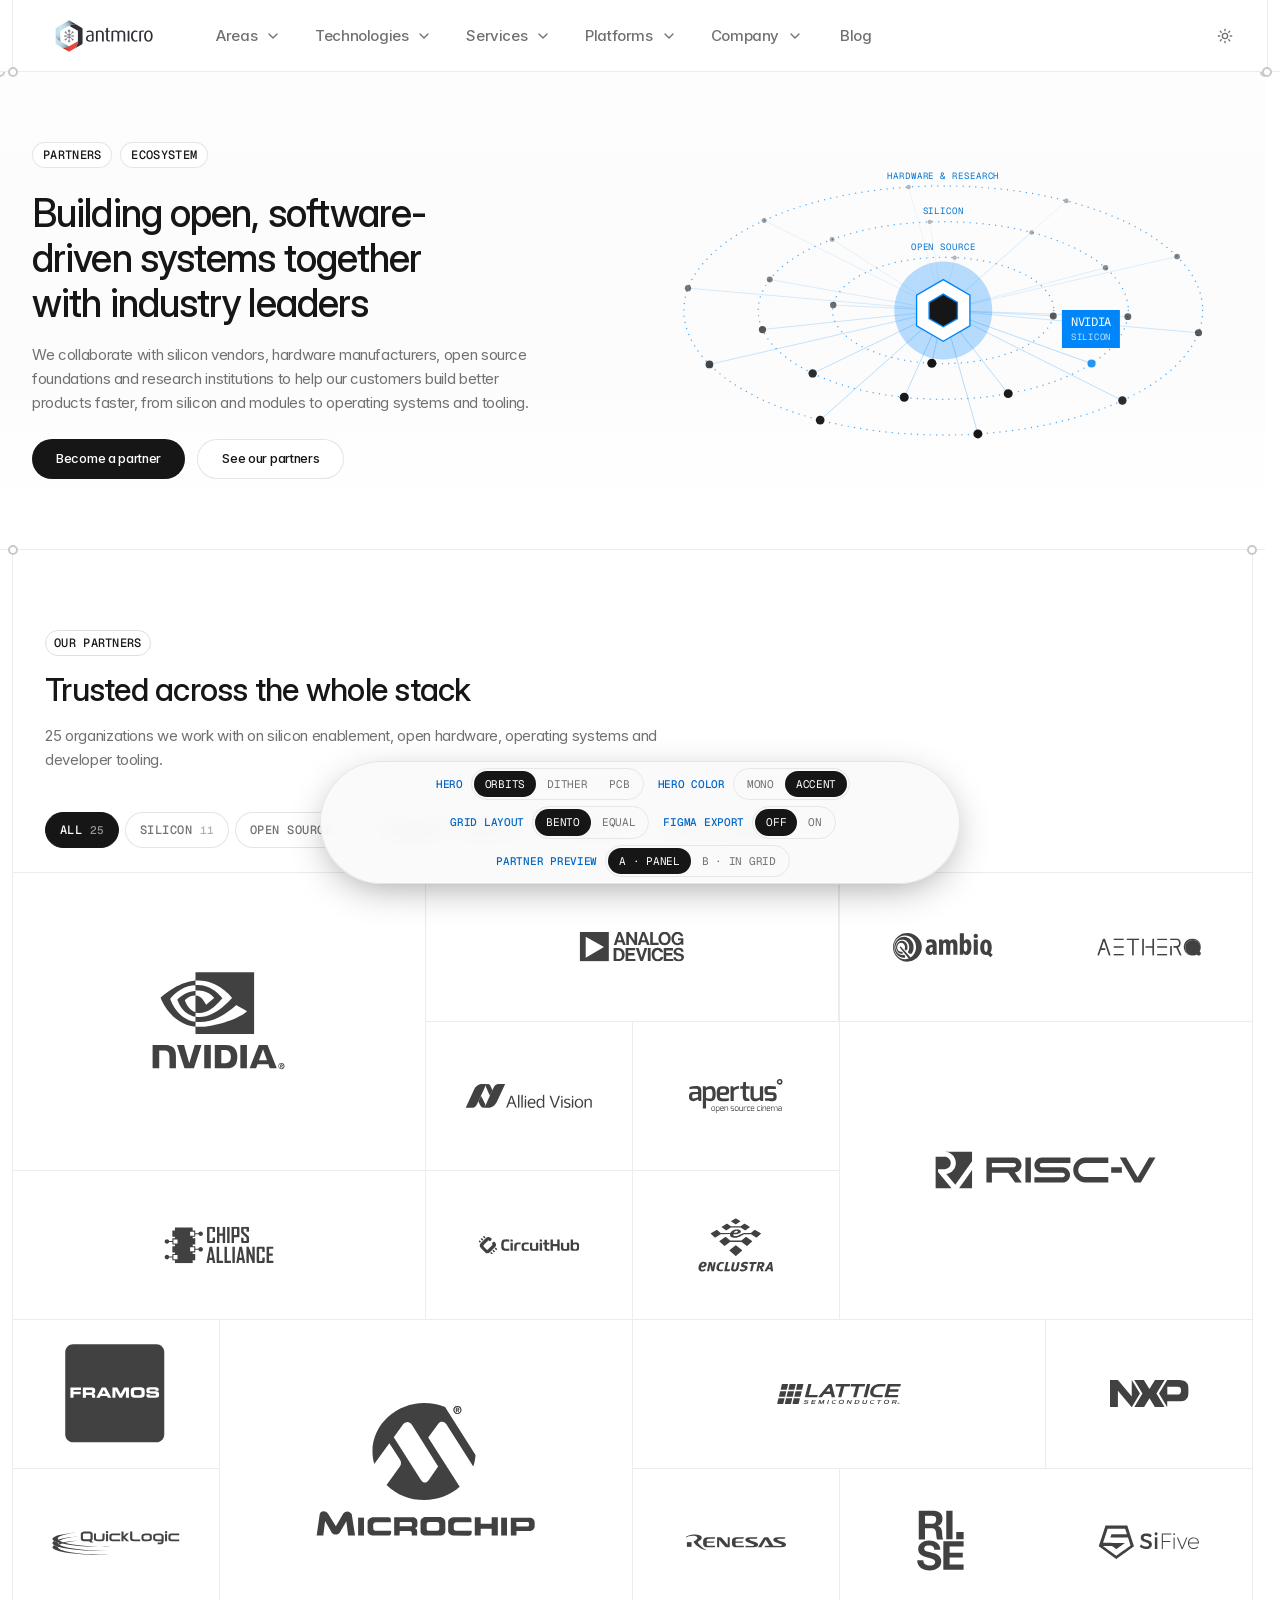
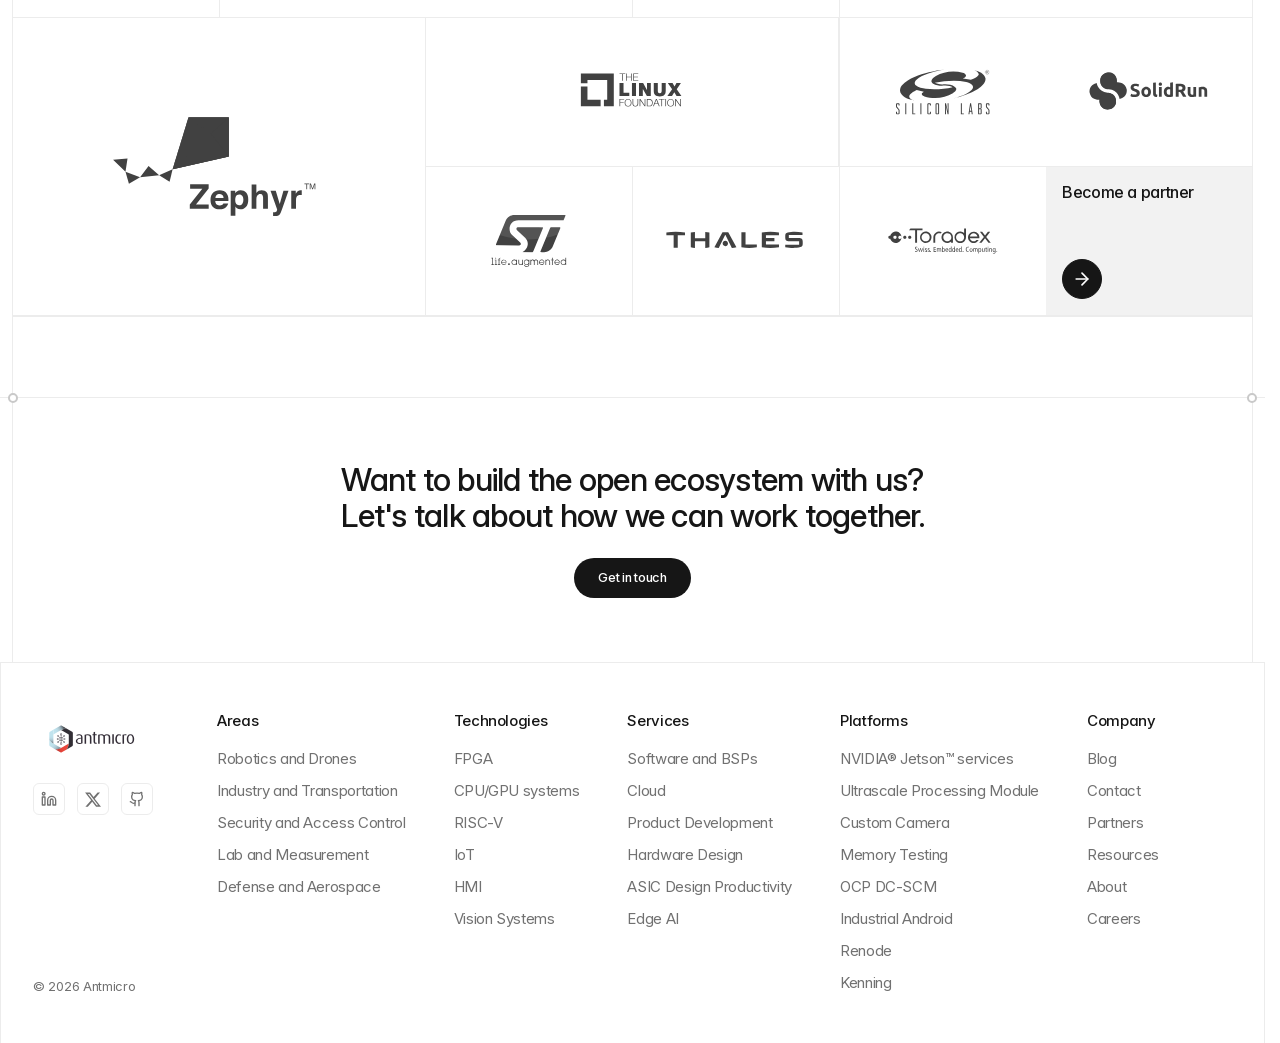
==== commit 755157c5: "Remove unused template page" ====
--- a/partners/index.html
+++ b/partners/index.html
@@ -664,7 +664,7 @@
     </div>
   </div>
 </section>
-</main><!--]--><!----></main> <footer class="relative z-40 border-t border-border/60 bg-background"><div class="mx-auto w-full max-w-7xl border-x border-border/60 px-4 py-12 sm:px-6 lg:px-8"><div class="flex flex-col-reverse gap-10 md:flex-row md:gap-16"><div class="flex flex-col gap-4"><a href="https://antmicro.com/" class="inline-flex items-center text-foreground transition-opacity hover:opacity-80" aria-label="Antmicro homepage"><svg viewBox="0 0 1154 550" fill="none" xmlns="http://www.w3.org/2000/svg" class="block h-14 w-auto dark:hidden" width="100%" height="100%" role="presentation" aria-hidden="true"><path d="M455.749 323.688C433.629 323.688 420.598 314.079 420.598 295.737C420.598 273.452 442.554 264.883 472.367 261.981V256.314C472.367 243.639 465.523 237.972 452.656 237.972C444.607 237.972 435.846 240.381 429.522 243.803L425.909 234.55C433.629 230.58 444.087 227.87 454.024 227.87C474.091 227.87 486.438 237.288 486.438 257.875V317.172C479.074 321.115 468.096 323.688 455.749 323.688ZM472.367 269.838C448.878 272.576 434.998 279.092 434.998 295.381C434.998 307.892 442.718 314.928 457.118 314.928C462.949 314.928 468.78 313.723 472.367 311.834V269.838Z" fill="#332D37"></path><path d="M558.82 321.963V258.203C558.82 244.323 553.153 237.452 538.069 237.452C531.718 237.452 526.571 238.492 521.78 240.546V321.963H506.695V234.358C515.264 230.416 526.571 227.843 538.069 227.843C562.927 227.843 573.905 238.629 573.905 258.176V321.963H558.82Z" fill="#332D37"></path><path d="M616.778 322.84C603.582 322.84 594.657 314.791 594.657 299.515V239.013H584.035V229.568H594.657V208.324L609.742 203.67V229.568H625.867V239.013H609.742V299.515C609.742 307.564 613.684 312.382 621.24 312.382C622.965 312.382 624.498 312.218 625.867 311.698V321.307C623.457 322.32 620.364 322.84 616.778 322.84Z" fill="#332D37"></path><path d="M743.613 321.963V257.519C743.613 245.336 738.137 237.452 724.586 237.452C717.03 237.452 711.035 240.874 706.6 246.212V321.963H691.679V255.11C691.679 244.488 685.848 237.425 672.16 237.425C665.124 237.425 659.977 238.301 654.83 240.518V321.963H639.91V234.358C648.835 230.416 659.101 227.843 671.612 227.843C685.492 227.843 693.377 231.621 699.372 238.629C705.532 231.949 714.977 227.843 725.955 227.843C748.595 227.843 758.533 240.025 758.533 257.656V321.963H743.613Z" fill="#332D37"></path><path d="M778.957 321.964V289.14V260.613V229.568H787.115H794.042V253.085V275.451V321.964H786.65H778.957Z" fill="#332D37"></path><path d="M843.922 323.688C821.637 323.688 808.086 303.95 808.086 275.67C808.086 247.39 821.802 227.843 843.922 227.843C852.491 227.843 859.691 230.06 864.673 233.838L861.087 242.763C857.473 240.025 851.998 238.109 846.495 238.109C831.767 238.109 823.526 254.07 823.526 275.314C823.526 296.229 831.931 312.683 846.495 312.683C851.998 312.683 857.309 310.958 860.895 308.248L864.673 317.665C859.663 321.471 852.491 323.688 843.922 323.688Z" fill="#332D37"></path><path d="M915.376 239.697C912.638 238.657 909.38 238.136 905.958 238.136C901.851 238.136 897.553 238.821 894.295 240.546V321.963H879.211V234.358C887.095 230.416 897.553 227.843 910.749 227.843C914.198 227.843 917.949 228.171 918.798 228.336L915.376 239.697Z" fill="#332D37"></path><path d="M957.481 323.688C932.459 323.688 920.961 303.457 920.961 275.67C920.961 248.074 932.432 227.843 957.481 227.843C982.504 227.843 994.002 248.074 994.002 275.67C993.974 303.457 982.504 323.688 957.481 323.688ZM957.481 237.452C941.384 237.452 936.045 254.781 936.045 275.341C936.045 295.901 941.384 313.559 957.481 313.559C973.606 313.559 978.917 295.901 978.917 275.341C978.917 254.781 973.579 237.452 957.481 237.452Z" fill="#332D37"></path><path d="M277.748 277.094H303.29C304.139 280.242 307.041 282.514 310.491 282.514C314.624 282.514 317.964 279.284 317.964 275.15C317.964 271.016 314.624 267.539 310.491 267.539C307.014 267.539 304.112 270.003 303.29 273.234H277.748V262.283H289.63C289.63 262.283 290.615 262.393 291.217 261.927C292.285 261.106 295.023 258.45 295.023 258.45L302.524 250.949C303.564 251.497 304.714 251.825 305.973 251.825C310.107 251.825 313.475 248.458 313.475 244.324C313.475 240.19 310.135 236.823 305.973 236.823C301.84 236.823 298.5 240.163 298.5 244.324C298.5 245.802 298.938 247.171 299.677 248.348L290.944 257.109C290.944 257.109 289.849 258.149 289.438 258.313C289.192 258.423 288.535 258.423 288.535 258.423H277.83V253.742V241.751C282.731 240.847 286.427 236.549 286.427 231.402C286.427 225.571 281.69 220.862 275.887 220.862C270.055 220.862 265.347 225.571 265.347 231.402C265.347 236.549 269.07 240.847 273.97 241.751V258.45C273.97 258.45 262.609 258.45 262.335 258.341C261.897 258.177 260.829 257.136 260.829 257.136L252.069 248.376C252.808 247.226 253.246 245.857 253.246 244.351C253.246 240.218 249.906 236.85 245.745 236.85C241.611 236.85 238.244 240.19 238.244 244.351C238.244 248.485 241.584 251.853 245.745 251.853C247.004 251.853 248.154 251.524 249.194 250.977L256.696 258.478C256.696 258.478 259.406 261.133 260.474 261.955C261.076 262.42 262.061 262.31 262.061 262.31H273.943V273.261H248.4C247.552 270.031 244.677 267.567 241.2 267.567C237.067 267.567 233.699 271.044 233.699 275.177C233.699 279.311 237.039 282.542 241.2 282.542C244.65 282.542 247.552 280.269 248.4 277.121H273.943V287.798H262.061C262.061 287.798 261.076 287.689 260.474 288.154C259.406 289.003 256.696 291.631 256.696 291.631L249.194 299.132C248.154 298.584 247.004 298.256 245.745 298.256C241.611 298.256 238.244 301.623 238.244 305.757C238.244 309.891 241.584 313.258 245.745 313.258C249.879 313.258 253.246 309.918 253.246 305.757C253.246 304.279 252.808 302.91 252.069 301.733L260.829 292.972C260.829 292.972 261.897 291.932 262.335 291.74C262.582 291.631 263.239 291.631 263.239 291.631H273.97V308.33C269.07 309.234 265.347 313.532 265.347 318.679C265.347 324.483 270.083 329.219 275.887 329.219C281.69 329.219 286.427 324.483 286.427 318.679C286.427 313.532 282.703 309.234 277.83 308.33V291.631H288.535C288.535 291.631 289.192 291.631 289.438 291.74C289.876 291.905 290.944 292.972 290.944 292.972L299.677 301.733C298.938 302.883 298.5 304.279 298.5 305.757C298.5 309.891 301.84 313.258 305.973 313.258C310.107 313.258 313.475 309.918 313.475 305.757C313.475 301.623 310.135 298.256 305.973 298.256C304.714 298.256 303.564 298.584 302.524 299.132L295.023 291.631C295.023 291.631 292.285 288.975 291.217 288.154C290.615 287.689 289.63 287.798 289.63 287.798H277.748V281.419V277.094ZM310.491 271.372C312.516 271.372 314.159 273.015 314.159 275.041C314.159 277.066 312.516 278.709 310.491 278.709C308.465 278.709 306.822 277.066 306.822 275.041C306.822 273.015 308.492 271.372 310.491 271.372ZM305.946 240.683C307.972 240.683 309.614 242.326 309.614 244.351C309.614 246.377 307.972 248.02 305.946 248.02C303.92 248.02 302.278 246.377 302.278 244.351C302.278 242.326 303.92 240.683 305.946 240.683ZM245.69 247.992C243.664 247.992 242.022 246.35 242.022 244.324C242.022 242.298 243.664 240.656 245.69 240.656C247.716 240.656 249.359 242.298 249.359 244.324C249.359 246.35 247.716 247.992 245.69 247.992ZM241.118 278.682C239.092 278.682 237.45 277.039 237.45 275.013C237.45 272.987 239.092 271.345 241.118 271.345C243.144 271.345 244.787 272.987 244.787 275.013C244.787 277.039 243.144 278.682 241.118 278.682ZM245.69 309.371C243.664 309.371 242.022 307.728 242.022 305.702C242.022 303.676 243.664 302.034 245.69 302.034C247.716 302.034 249.359 303.676 249.359 305.702C249.359 307.728 247.716 309.371 245.69 309.371ZM305.946 302.034C307.972 302.034 309.614 303.676 309.614 305.702C309.614 307.728 307.972 309.371 305.946 309.371C303.92 309.371 302.278 307.728 302.278 305.702C302.278 303.676 303.92 302.034 305.946 302.034ZM275.832 325.304C272.163 325.304 269.179 322.32 269.179 318.651C269.179 314.983 272.163 311.999 275.832 311.999C279.5 311.999 282.484 314.983 282.484 318.651C282.484 322.32 279.5 325.304 275.832 325.304ZM275.832 224.722C279.5 224.722 282.484 227.706 282.484 231.375C282.484 235.043 279.5 238.027 275.832 238.027C272.163 238.027 269.179 235.043 269.179 231.375C269.152 227.706 272.163 224.722 275.832 224.722Z" fill="#332D37"></path><path d="M278.842 361.414C262.005 370.75 245.579 377.84 225.841 377.84C223.952 377.84 222.09 377.785 220.228 377.676L166.926 346.959C162.628 344.495 160 339.924 160 334.968V285.608C172.894 304.58 198.793 319.008 204.241 321.91L271.998 360.976C274.106 362.181 276.624 362.318 278.842 361.414Z" fill="url(#paint0_linear_3_624)"></path><path d="M351.661 316.051C350.922 351.339 331.841 376.252 330.609 378.168L282.727 405.764C278.457 408.255 273.173 408.255 268.902 405.764L220.227 377.675C222.088 377.785 223.95 377.84 225.839 377.84C245.577 377.84 262.003 370.749 278.84 361.414C279.168 361.304 279.469 361.14 279.771 360.976L347.829 321.718C348.157 321.526 350.074 320.458 351.114 317.995C351.388 317.392 351.579 316.735 351.661 316.051Z" fill="url(#paint1_linear_3_624)"></path><path d="M391.634 334.995C391.634 339.923 389.006 344.523 384.708 346.986L330.612 378.168C331.843 376.252 350.925 351.339 351.664 316.051C351.691 315.722 351.719 315.366 351.719 315.011L351.637 235.892V235.126C351.691 232.306 350.213 229.705 347.777 228.282L279.773 188.969C278.569 188.284 277.227 187.929 275.886 187.929C275.475 187.929 275.064 187.956 274.681 188.038C274.298 188.093 273.942 188.175 273.586 188.312C273.531 188.312 273.504 188.312 273.449 188.339C281.471 184.315 306.767 172.762 326.313 172.954C328.504 172.981 330.694 173.063 332.856 173.2L384.598 203.123C388.951 205.641 391.579 210.295 391.497 215.305L391.634 334.995Z" fill="#322E35"></path><path d="M332.855 173.2C330.692 173.063 328.502 172.981 326.312 172.954C306.765 172.762 281.469 184.315 273.448 188.339C273.284 188.394 273.092 188.449 272.928 188.531C272.599 188.64 272.298 188.805 271.997 188.969L203.911 228.391C203.638 228.555 203.364 228.72 203.118 228.939C202.597 229.322 202.132 229.76 201.749 230.28C201.721 230.308 201.694 230.362 201.639 230.417C201.146 231.074 200.763 231.786 200.517 232.552C200.489 232.662 200.517 232.552 200.435 232.799C199.86 228.528 199.586 224.175 199.586 219.768C199.586 205.504 202.46 191.98 207.607 179.716L268.876 144.236C273.174 141.744 278.458 141.744 282.756 144.236L332.855 173.2Z" fill="url(#paint2_linear_3_624)"></path><path d="M203.939 321.718L204.241 321.91C198.793 319.008 172.894 304.58 160 285.608V215.278C160 210.323 162.628 205.778 166.899 203.287L207.608 179.716C202.461 191.981 199.587 205.505 199.587 219.768C199.587 224.175 199.86 228.528 200.435 232.799C200.189 233.538 200.052 234.305 200.052 235.126V314.983C200.052 317.776 201.53 320.322 203.939 321.718Z" fill="url(#paint3_linear_3_624)"></path><defs><linearGradient id="paint0_linear_3_624" x1="265.297" y1="397.026" x2="151.559" y2="283.08" gradientUnits="userSpaceOnUse"><stop stop-color="#292B2F"></stop><stop offset="0.0235" stop-color="#3A3E43"></stop><stop offset="0.0755" stop-color="#596369"></stop><stop offset="0.1331" stop-color="#75828A"></stop><stop offset="0.1951" stop-color="#8A9CA6"></stop><stop offset="0.2629" stop-color="#9CB3BC"></stop><stop offset="0.3384" stop-color="#AAC4CE"></stop><stop offset="0.425" stop-color="#B4D2DD"></stop><stop offset="0.5293" stop-color="#BCDDE8"></stop><stop offset="0.6697" stop-color="#C0E3ED"></stop><stop offset="1" stop-color="#C1E4EF"></stop></linearGradient><linearGradient id="paint1_linear_3_624" x1="220.227" y1="361.849" x2="351.661" y2="361.849" gradientUnits="userSpaceOnUse"><stop stop-color="#93292C"></stop><stop offset="0.0372" stop-color="#9F2D2F"></stop><stop offset="0.1348" stop-color="#B93733"></stop><stop offset="0.2479" stop-color="#CE3C36"></stop><stop offset="0.3843" stop-color="#DF4139"></stop><stop offset="0.5679" stop-color="#E7463C"></stop><stop offset="1" stop-color="#E9473C"></stop></linearGradient><linearGradient id="paint2_linear_3_624" x1="305.932" y1="155.953" x2="178.883" y2="225.381" gradientUnits="userSpaceOnUse"><stop stop-color="#292B2F"></stop><stop offset="0.0235" stop-color="#3A3E43"></stop><stop offset="0.0755" stop-color="#596369"></stop><stop offset="0.1331" stop-color="#75828A"></stop><stop offset="0.1951" stop-color="#8A9CA6"></stop><stop offset="0.2629" stop-color="#9CB3BC"></stop><stop offset="0.3384" stop-color="#AAC4CE"></stop><stop offset="0.425" stop-color="#B4D2DD"></stop><stop offset="0.5293" stop-color="#BCDDE8"></stop><stop offset="0.6697" stop-color="#C0E3ED"></stop><stop offset="1" stop-color="#C1E4EF"></stop></linearGradient><linearGradient id="paint3_linear_3_624" x1="183.804" y1="327.825" x2="183.804" y2="206.968" gradientUnits="userSpaceOnUse"><stop stop-color="#292B2F"></stop><stop offset="0.0235" stop-color="#3A3E43"></stop><stop offset="0.0755" stop-color="#596369"></stop><stop offset="0.1331" stop-color="#75828A"></stop><stop offset="0.1951" stop-color="#8A9CA6"></stop><stop offset="0.2629" stop-color="#9CB3BC"></stop><stop offset="0.3384" stop-color="#AAC4CE"></stop><stop offset="0.425" stop-color="#B4D2DD"></stop><stop offset="0.5293" stop-color="#BCDDE8"></stop><stop offset="0.6697" stop-color="#C0E3ED"></stop><stop offset="1" stop-color="#C1E4EF"></stop></linearGradient></defs></svg><!----> <svg viewBox="0 0 1154 550" fill="none" xmlns="http://www.w3.org/2000/svg" class="hidden h-14 w-auto dark:block" width="100%" height="100%" role="presentation" aria-hidden="true"><path d="M268.877 144.235C273.175 141.744 278.459 141.744 282.757 144.235L384.598 203.123C388.95 205.642 391.578 210.296 391.496 215.306L391.633 334.996C391.633 339.924 389.005 344.522 384.707 346.986L282.729 405.765C278.459 408.256 273.175 408.256 268.904 405.765L166.927 346.959C162.629 344.495 160 339.924 160 334.969V215.278C160 210.323 162.628 205.778 166.898 203.287L268.877 144.235ZM279.772 188.969C277.364 187.573 274.407 187.573 271.998 188.969L203.912 228.392C201.53 229.788 200.052 232.334 200.052 235.126V314.983C200.052 317.776 201.53 320.322 203.939 321.718L271.998 360.977C274.407 362.345 277.364 362.345 279.772 360.977L347.831 321.718C350.24 320.349 351.718 317.776 351.718 315.011L351.636 235.893V235.126C351.69 232.306 350.213 229.706 347.776 228.282L279.772 188.969ZM275.883 220.862C281.687 220.862 286.423 225.571 286.423 231.402C286.423 236.549 282.727 240.848 277.826 241.751V258.423H288.53C288.53 258.423 289.187 258.423 289.434 258.313C289.84 258.151 290.919 257.129 290.939 257.109L299.673 248.349C298.934 247.171 298.496 245.803 298.496 244.324C298.496 240.163 301.836 236.823 305.97 236.823C310.131 236.823 313.471 240.19 313.471 244.324C313.471 248.458 310.103 251.825 305.97 251.825C304.711 251.825 303.561 251.497 302.521 250.949L295.019 258.45C295.019 258.45 292.282 261.106 291.214 261.928C290.618 262.388 289.646 262.285 289.626 262.283H277.744V273.233H303.286C304.108 270.003 307.01 267.539 310.486 267.539C314.62 267.539 317.96 271.017 317.96 275.15C317.96 279.284 314.62 282.515 310.486 282.515C307.037 282.515 304.135 280.242 303.286 277.094H277.744V287.798H289.626C289.647 287.796 290.618 287.694 291.214 288.154C292.277 288.972 294.993 291.606 295.019 291.631L302.521 299.132C303.561 298.584 304.711 298.256 305.97 298.256C310.131 298.256 313.47 301.623 313.471 305.757C313.471 309.918 310.103 313.259 305.97 313.259C301.836 313.259 298.496 309.891 298.496 305.757C298.496 304.279 298.934 302.882 299.673 301.732L290.939 292.973C290.939 292.973 289.872 291.904 289.434 291.74C289.187 291.631 288.53 291.631 288.53 291.631H277.826V308.331C282.699 309.234 286.423 313.532 286.423 318.679C286.423 324.482 281.687 329.219 275.883 329.219C270.079 329.219 265.343 324.483 265.343 318.679C265.343 313.532 269.066 309.235 273.966 308.331V291.631H263.234C263.22 291.631 262.575 291.632 262.331 291.74C261.893 291.932 260.825 292.973 260.825 292.973L252.065 301.732C252.805 302.91 253.242 304.279 253.242 305.757C253.242 309.918 249.875 313.259 245.741 313.259C241.58 313.259 238.24 309.891 238.24 305.757C238.24 301.623 241.607 298.256 245.741 298.256C247 298.256 248.15 298.584 249.19 299.132L256.691 291.631C256.691 291.631 259.402 289.003 260.47 288.154C261.072 287.689 262.058 287.798 262.058 287.798H273.938V277.121H248.396C247.548 280.269 244.646 282.542 241.196 282.542C237.035 282.542 233.695 279.311 233.695 275.178C233.695 271.044 237.063 267.567 241.196 267.567C244.673 267.567 247.548 270.031 248.396 273.262H273.938V262.311H262.058C262.058 262.311 261.072 262.42 260.47 261.955C259.402 261.134 256.691 258.478 256.691 258.478L249.19 250.977C248.15 251.524 247 251.853 245.741 251.853C241.58 251.853 238.24 248.485 238.24 244.352C238.24 240.19 241.607 236.851 245.741 236.851C249.902 236.851 253.242 240.218 253.242 244.352C253.242 245.857 252.805 247.226 252.065 248.376L260.825 257.137C260.825 257.137 261.893 258.176 262.331 258.341C262.604 258.45 273.885 258.45 273.966 258.45V241.751C269.066 240.847 265.343 236.549 265.343 231.402C265.343 225.571 270.052 220.862 275.883 220.862ZM275.828 311.999C272.16 311.999 269.176 314.983 269.176 318.651C269.176 322.32 272.16 325.304 275.828 325.304C279.496 325.304 282.48 322.32 282.48 318.651C282.48 314.983 279.496 311.999 275.828 311.999ZM454.024 227.871C474.091 227.871 486.438 237.289 486.438 257.876V317.174C479.074 321.116 468.096 323.689 455.749 323.689C433.629 323.689 420.598 314.08 420.598 295.738C420.598 273.454 442.554 264.884 472.367 261.982V256.315C472.367 243.64 465.522 237.974 452.655 237.974C444.607 237.974 435.846 240.383 429.522 243.805L425.909 234.551C433.629 230.581 444.087 227.871 454.024 227.871ZM843.922 227.844C852.491 227.844 859.69 230.062 864.673 233.84L861.087 242.764C857.473 240.026 851.998 238.11 846.495 238.11C831.767 238.11 823.526 254.071 823.526 275.314C823.526 296.23 831.931 312.683 846.495 312.684C851.998 312.684 857.309 310.959 860.896 308.249L864.673 317.666C859.663 321.471 852.491 323.689 843.922 323.689C821.637 323.689 808.086 303.951 808.086 275.671C808.086 247.391 821.802 227.844 843.922 227.844ZM957.478 227.844C982.5 227.844 993.998 248.075 993.998 275.671C993.971 303.458 982.5 323.689 957.478 323.689C932.455 323.689 920.957 303.458 920.957 275.671C920.957 248.075 932.428 227.844 957.478 227.844ZM609.742 229.568H625.866V239.014H609.742V299.516C609.742 307.564 613.684 312.383 621.24 312.383C622.965 312.383 624.498 312.218 625.866 311.698V321.308C623.457 322.32 620.363 322.84 616.777 322.84C603.582 322.84 594.657 314.792 594.657 299.516V239.014H584.035V229.568H594.657V208.324L609.742 203.67V229.568ZM538.069 227.844C562.927 227.844 573.904 238.63 573.904 258.177V321.965H558.82V258.204C558.82 244.325 553.153 237.453 538.069 237.453C531.718 237.453 526.57 238.494 521.779 240.547V321.965H506.695V234.359C515.264 230.417 526.571 227.844 538.069 227.844ZM725.955 227.844C748.595 227.844 758.533 240.027 758.533 257.657V321.965H743.612V257.521C743.612 245.338 738.137 237.453 724.586 237.453C717.03 237.453 711.035 240.875 706.6 246.214V321.965H691.68V255.111C691.68 244.489 685.848 237.426 672.16 237.426C665.124 237.426 659.977 238.302 654.83 240.52V321.965H639.91V234.359C648.835 230.417 659.101 227.844 671.612 227.844C685.492 227.844 693.377 231.622 699.372 238.63C705.532 231.95 714.977 227.844 725.955 227.844ZM794.042 321.965H778.957V229.568H794.042V321.965ZM910.749 227.844C914.198 227.844 917.949 228.173 918.798 228.337L915.376 239.698C912.638 238.658 909.38 238.138 905.958 238.138C901.852 238.138 897.554 238.822 894.296 240.547V321.965H879.211V234.359C887.095 230.417 897.554 227.844 910.749 227.844ZM472.367 269.84C448.878 272.577 434.998 279.093 434.998 295.382C434.998 307.893 442.718 314.929 457.118 314.929C462.949 314.929 468.781 313.724 472.367 311.835V269.84ZM957.478 237.453C941.38 237.453 936.042 254.782 936.042 275.342C936.042 295.902 941.38 313.56 957.478 313.56C973.602 313.559 978.913 295.902 978.913 275.342C978.913 254.782 973.575 237.453 957.478 237.453ZM245.687 302.034C243.661 302.034 242.018 303.676 242.018 305.702C242.018 307.728 243.661 309.371 245.687 309.371C247.712 309.371 249.354 307.728 249.354 305.702C249.354 303.677 247.712 302.034 245.687 302.034ZM305.942 302.034C303.917 302.034 302.274 303.676 302.273 305.702C302.273 307.728 303.917 309.371 305.942 309.371C307.968 309.371 309.61 307.728 309.61 305.702C309.61 303.677 307.968 302.034 305.942 302.034ZM310.486 271.372C308.488 271.372 306.818 273.015 306.818 275.041C306.819 277.067 308.461 278.709 310.486 278.709C312.512 278.709 314.155 277.067 314.155 275.041C314.155 273.015 312.512 271.372 310.486 271.372ZM241.114 271.345C239.088 271.345 237.446 272.988 237.446 275.014C237.446 277.039 239.089 278.682 241.114 278.682C243.14 278.682 244.783 277.039 244.783 275.014C244.783 272.988 243.14 271.345 241.114 271.345ZM305.942 240.684C303.917 240.684 302.273 242.326 302.273 244.352C302.273 246.377 303.917 248.021 305.942 248.021C307.968 248.02 309.61 246.377 309.61 244.352C309.61 242.326 307.968 240.684 305.942 240.684ZM245.687 240.655C243.661 240.655 242.018 242.298 242.018 244.324C242.018 246.35 243.661 247.992 245.687 247.992C247.712 247.992 249.354 246.35 249.354 244.324C249.354 242.298 247.712 240.655 245.687 240.655ZM275.828 224.723C272.16 224.723 269.148 227.707 269.176 231.375C269.176 235.043 272.16 238.027 275.828 238.027C279.496 238.027 282.48 235.043 282.48 231.375C282.48 227.707 279.496 224.723 275.828 224.723Z" fill="white"></path></svg><!----></a> <nav aria-label="Social media links"><div class="flex gap-3"><!--[--><a href="https://www.linkedin.com/company/antmicro-ltd" target="_blank" rel="noopener noreferrer" class="inline-flex size-8 items-center justify-center rounded-md border border-border/60 text-foreground-muted transition-colors hover:border-border hover:bg-surface hover:text-foreground" aria-label="Visit Antmicro on LinkedIn"><!--[-1--><svg xmlns="http://www.w3.org/2000/svg" width="24" height="24" viewBox="0 0 24 24" fill="none" stroke="currentColor" stroke-width="2" stroke-linecap="round" stroke-linejoin="round" class="lucide-icon lucide lucide-linkedin size-4"><!--[--><!----><path d="M16 8a6 6 0 0 1 6 6v7h-4v-7a2 2 0 0 0-2-2 2 2 0 0 0-2 2v7h-4v-7a6 6 0 0 1 6-6z"><!----></path><!----><!----><rect width="4" height="12" x="2" y="9"><!----></rect><!----><!----><circle cx="4" cy="4" r="2"><!----></circle><!----><!--]--><!----><!----></svg><!--]--></a><a href="https://www.twitter.com/antmicro" target="_blank" rel="noopener noreferrer" class="inline-flex size-8 items-center justify-center rounded-md border border-border/60 text-foreground-muted transition-colors hover:border-border hover:bg-surface hover:text-foreground" aria-label="Visit Antmicro on X"><!--[0--><svg viewBox="0 0 24 24" class="size-4 fill-current" aria-hidden="true"><path d="M18.901 2.25h3.681l-8.041 9.188 9.46 12.312h-7.406l-5.8-7.471-6.535 7.471H.577l8.6-9.83L.104 2.25h7.594l5.242 6.78L18.901 2.25Zm-1.291 19.299h2.04L6.597 4.336H4.408L17.61 21.549Z"></path></svg><!--]--></a><a href="https://www.github.com/antmicro" target="_blank" rel="noopener noreferrer" class="inline-flex size-8 items-center justify-center rounded-md border border-border/60 text-foreground-muted transition-colors hover:border-border hover:bg-surface hover:text-foreground" aria-label="Visit Antmicro on GitHub"><!--[1--><svg xmlns="http://www.w3.org/2000/svg" width="24" height="24" viewBox="0 0 24 24" fill="none" stroke="currentColor" stroke-width="2" stroke-linecap="round" stroke-linejoin="round" class="lucide-icon lucide lucide-github size-4"><!--[--><!----><path d="M15 22v-4a4.8 4.8 0 0 0-1-3.5c3 0 6-2 6-5.5.08-1.25-.27-2.48-1-3.5.28-1.15.28-2.35 0-3.5 0 0-1 0-3 1.5-2.64-.5-5.36-.5-8 0C6 2 5 2 5 2c-.3 1.15-.3 2.35 0 3.5A5.403 5.403 0 0 0 4 9c0 3.5 3 5.5 6 5.5-.39.49-.68 1.05-.85 1.65-.17.6-.22 1.23-.15 1.85v4"><!----></path><!----><!----><path d="M9 18c-4.51 2-5-2-7-2"><!----></path><!----><!--]--><!----><!----></svg><!--]--></a><!--]--></div></nav> <p class="mt-auto text-xs text-foreground-muted">© 2026 Antmicro</p></div> <nav class="flex flex-1 flex-col gap-x-12 gap-y-8 md:flex-row md:flex-wrap" aria-label="Footer navigation"><!--[--><div class="shrink-0"><h2 class="mb-4 text-sm font-medium tracking-tight text-foreground">Areas</h2> <ul class="space-y-2"><!--[--><li><a href="https://antmicro.com/areas/robotics-and-drones" class="text-sm text-foreground-muted transition-colors hover:text-foreground" target="_blank" rel="noopener noreferrer">Robotics and Drones</a></li><li><a href="https://antmicro.com/areas/industry-and-transportation" class="text-sm text-foreground-muted transition-colors hover:text-foreground" target="_blank" rel="noopener noreferrer">Industry and Transportation</a></li><li><a href="https://antmicro.com/areas/security-and-access-control" class="text-sm text-foreground-muted transition-colors hover:text-foreground" target="_blank" rel="noopener noreferrer">Security and Access Control</a></li><li><a href="https://antmicro.com/areas/lab-and-measurement" class="text-sm text-foreground-muted transition-colors hover:text-foreground" target="_blank" rel="noopener noreferrer">Lab and Measurement</a></li><li><a href="https://antmicro.com/areas/defense-and-aerospace" class="text-sm text-foreground-muted transition-colors hover:text-foreground" target="_blank" rel="noopener noreferrer">Defense and Aerospace</a></li><!--]--></ul></div><div class="shrink-0"><h2 class="mb-4 text-sm font-medium tracking-tight text-foreground">Technologies</h2> <ul class="space-y-2"><!--[--><li><a href="https://antmicro.com/technologies/fpga" class="text-sm text-foreground-muted transition-colors hover:text-foreground" target="_blank" rel="noopener noreferrer">FPGA</a></li><li><a href="https://antmicro.com/technologies/cpu-gpu" class="text-sm text-foreground-muted transition-colors hover:text-foreground" target="_blank" rel="noopener noreferrer">CPU/GPU systems</a></li><li><a href="https://antmicro.com/technologies/risc-v" class="text-sm text-foreground-muted transition-colors hover:text-foreground" target="_blank" rel="noopener noreferrer">RISC-V</a></li><li><a href="https://antmicro.com/technologies/iot" class="text-sm text-foreground-muted transition-colors hover:text-foreground" target="_blank" rel="noopener noreferrer">IoT</a></li><li><a href="https://antmicro.com/technologies/hmi" class="text-sm text-foreground-muted transition-colors hover:text-foreground" target="_blank" rel="noopener noreferrer">HMI</a></li><li><a href="https://antmicro.com/technologies/vision-systems" class="text-sm text-foreground-muted transition-colors hover:text-foreground" target="_blank" rel="noopener noreferrer">Vision Systems</a></li><!--]--></ul></div><div class="shrink-0"><h2 class="mb-4 text-sm font-medium tracking-tight text-foreground">Services</h2> <ul class="space-y-2"><!--[--><li><a href="https://antmicro.com/services/software-and-bsps" class="text-sm text-foreground-muted transition-colors hover:text-foreground" target="_blank" rel="noopener noreferrer">Software and BSPs</a></li><li><a href="https://antmicro.com/services/cloud" class="text-sm text-foreground-muted transition-colors hover:text-foreground" target="_blank" rel="noopener noreferrer">Cloud</a></li><li><a href="https://antmicro.com/services/product-development" class="text-sm text-foreground-muted transition-colors hover:text-foreground" target="_blank" rel="noopener noreferrer">Product Development</a></li><li><a href="https://antmicro.com/services/hardware-design" class="text-sm text-foreground-muted transition-colors hover:text-foreground" target="_blank" rel="noopener noreferrer">Hardware Design</a></li><li><a href="https://antmicro.com/asic-design-productivity/" class="text-sm text-foreground-muted transition-colors hover:text-foreground" target="_blank" rel="noopener noreferrer">ASIC Design Productivity</a></li><li><a href="https://antmicro.com/services/edge-ai" class="text-sm text-foreground-muted transition-colors hover:text-foreground" target="_blank" rel="noopener noreferrer">Edge AI</a></li><!--]--></ul></div><div class="shrink-0"><h2 class="mb-4 text-sm font-medium tracking-tight text-foreground">Platforms</h2> <ul class="space-y-2"><!--[--><li><a href="https://antmicro.com/nvidia-jetson/" class="text-sm text-foreground-muted transition-colors hover:text-foreground" target="_blank" rel="noopener noreferrer">NVIDIA® Jetson™ services</a></li><li><a href="https://antmicro.com/platforms/ultrascale-processing-module" class="text-sm text-foreground-muted transition-colors hover:text-foreground" target="_blank" rel="noopener noreferrer">Ultrascale Processing Module</a></li><li><a href="https://antmicro.com/platforms/custom-camera-platforms" class="text-sm text-foreground-muted transition-colors hover:text-foreground" target="_blank" rel="noopener noreferrer">Custom Camera</a></li><li><a href="https://antmicro.com/platforms/memory-testing-platforms" class="text-sm text-foreground-muted transition-colors hover:text-foreground" target="_blank" rel="noopener noreferrer">Memory Testing</a></li><li><a href="https://antmicro.com/platforms/dc-scm-open-source-bmc-platforms/" class="text-sm text-foreground-muted transition-colors hover:text-foreground" target="_blank" rel="noopener noreferrer">OCP DC-SCM</a></li><li><a href="https://antmicro.com/platforms/industrial-android" class="text-sm text-foreground-muted transition-colors hover:text-foreground" target="_blank" rel="noopener noreferrer">Industrial Android</a></li><li><a href="../platforms/renode" class="text-sm text-foreground-muted transition-colors hover:text-foreground" target="_blank" rel="noopener noreferrer">Renode</a></li><li><a href="https://antmicro.com/kenning/" class="text-sm text-foreground-muted transition-colors hover:text-foreground" target="_blank" rel="noopener noreferrer">Kenning</a></li><!--]--></ul></div><div class="shrink-0"><h2 class="mb-4 text-sm font-medium tracking-tight text-foreground">Company</h2> <ul class="space-y-2"><!--[--><li><a href="https://antmicro.com/blog/" class="text-sm text-foreground-muted transition-colors hover:text-foreground" target="_blank" rel="noopener noreferrer">Blog</a></li><li><a href="../about/contact/" class="text-sm text-foreground-muted transition-colors hover:text-foreground" target="_blank" rel="noopener noreferrer">Contact</a></li><li><a href="https://antmicro.com/about/partners" class="text-sm text-foreground-muted transition-colors hover:text-foreground" target="_blank" rel="noopener noreferrer">Partners</a></li><li><a href="https://antmicro.com/about/resources" class="text-sm text-foreground-muted transition-colors hover:text-foreground" target="_blank" rel="noopener noreferrer">Resources</a></li><li><a href="https://antmicro.com/about/company" class="text-sm text-foreground-muted transition-colors hover:text-foreground" target="_blank" rel="noopener noreferrer">About</a></li><li><a href="https://antmicro.com/about/careers" class="text-sm text-foreground-muted transition-colors hover:text-foreground" target="_blank" rel="noopener noreferrer">Careers</a></li><!--]--></ul></div><!--]--></nav></div></div></footer><!----><!--]--><!--]--> <!--[-1--><!--]--><!--]-->
+</main><!--]--><!----></main> <footer class="relative z-40 border-t border-border/60 bg-background"><div class="mx-auto w-full max-w-7xl border-x border-border/60 px-4 py-12 sm:px-6 lg:px-8"><div class="flex flex-col-reverse gap-10 md:flex-row md:gap-16"><div class="flex flex-col gap-4"><a href="https://antmicro.com/" class="inline-flex items-center text-foreground transition-opacity hover:opacity-80" aria-label="Antmicro homepage"><svg viewBox="0 0 1154 550" fill="none" xmlns="http://www.w3.org/2000/svg" class="block h-14 w-auto dark:hidden" width="100%" height="100%" role="presentation" aria-hidden="true"><path d="M455.749 323.688C433.629 323.688 420.598 314.079 420.598 295.737C420.598 273.452 442.554 264.883 472.367 261.981V256.314C472.367 243.639 465.523 237.972 452.656 237.972C444.607 237.972 435.846 240.381 429.522 243.803L425.909 234.55C433.629 230.58 444.087 227.87 454.024 227.87C474.091 227.87 486.438 237.288 486.438 257.875V317.172C479.074 321.115 468.096 323.688 455.749 323.688ZM472.367 269.838C448.878 272.576 434.998 279.092 434.998 295.381C434.998 307.892 442.718 314.928 457.118 314.928C462.949 314.928 468.78 313.723 472.367 311.834V269.838Z" fill="#332D37"></path><path d="M558.82 321.963V258.203C558.82 244.323 553.153 237.452 538.069 237.452C531.718 237.452 526.571 238.492 521.78 240.546V321.963H506.695V234.358C515.264 230.416 526.571 227.843 538.069 227.843C562.927 227.843 573.905 238.629 573.905 258.176V321.963H558.82Z" fill="#332D37"></path><path d="M616.778 322.84C603.582 322.84 594.657 314.791 594.657 299.515V239.013H584.035V229.568H594.657V208.324L609.742 203.67V229.568H625.867V239.013H609.742V299.515C609.742 307.564 613.684 312.382 621.24 312.382C622.965 312.382 624.498 312.218 625.867 311.698V321.307C623.457 322.32 620.364 322.84 616.778 322.84Z" fill="#332D37"></path><path d="M743.613 321.963V257.519C743.613 245.336 738.137 237.452 724.586 237.452C717.03 237.452 711.035 240.874 706.6 246.212V321.963H691.679V255.11C691.679 244.488 685.848 237.425 672.16 237.425C665.124 237.425 659.977 238.301 654.83 240.518V321.963H639.91V234.358C648.835 230.416 659.101 227.843 671.612 227.843C685.492 227.843 693.377 231.621 699.372 238.629C705.532 231.949 714.977 227.843 725.955 227.843C748.595 227.843 758.533 240.025 758.533 257.656V321.963H743.613Z" fill="#332D37"></path><path d="M778.957 321.964V289.14V260.613V229.568H787.115H794.042V253.085V275.451V321.964H786.65H778.957Z" fill="#332D37"></path><path d="M843.922 323.688C821.637 323.688 808.086 303.95 808.086 275.67C808.086 247.39 821.802 227.843 843.922 227.843C852.491 227.843 859.691 230.06 864.673 233.838L861.087 242.763C857.473 240.025 851.998 238.109 846.495 238.109C831.767 238.109 823.526 254.07 823.526 275.314C823.526 296.229 831.931 312.683 846.495 312.683C851.998 312.683 857.309 310.958 860.895 308.248L864.673 317.665C859.663 321.471 852.491 323.688 843.922 323.688Z" fill="#332D37"></path><path d="M915.376 239.697C912.638 238.657 909.38 238.136 905.958 238.136C901.851 238.136 897.553 238.821 894.295 240.546V321.963H879.211V234.358C887.095 230.416 897.553 227.843 910.749 227.843C914.198 227.843 917.949 228.171 918.798 228.336L915.376 239.697Z" fill="#332D37"></path><path d="M957.481 323.688C932.459 323.688 920.961 303.457 920.961 275.67C920.961 248.074 932.432 227.843 957.481 227.843C982.504 227.843 994.002 248.074 994.002 275.67C993.974 303.457 982.504 323.688 957.481 323.688ZM957.481 237.452C941.384 237.452 936.045 254.781 936.045 275.341C936.045 295.901 941.384 313.559 957.481 313.559C973.606 313.559 978.917 295.901 978.917 275.341C978.917 254.781 973.579 237.452 957.481 237.452Z" fill="#332D37"></path><path d="M277.748 277.094H303.29C304.139 280.242 307.041 282.514 310.491 282.514C314.624 282.514 317.964 279.284 317.964 275.15C317.964 271.016 314.624 267.539 310.491 267.539C307.014 267.539 304.112 270.003 303.29 273.234H277.748V262.283H289.63C289.63 262.283 290.615 262.393 291.217 261.927C292.285 261.106 295.023 258.45 295.023 258.45L302.524 250.949C303.564 251.497 304.714 251.825 305.973 251.825C310.107 251.825 313.475 248.458 313.475 244.324C313.475 240.19 310.135 236.823 305.973 236.823C301.84 236.823 298.5 240.163 298.5 244.324C298.5 245.802 298.938 247.171 299.677 248.348L290.944 257.109C290.944 257.109 289.849 258.149 289.438 258.313C289.192 258.423 288.535 258.423 288.535 258.423H277.83V253.742V241.751C282.731 240.847 286.427 236.549 286.427 231.402C286.427 225.571 281.69 220.862 275.887 220.862C270.055 220.862 265.347 225.571 265.347 231.402C265.347 236.549 269.07 240.847 273.97 241.751V258.45C273.97 258.45 262.609 258.45 262.335 258.341C261.897 258.177 260.829 257.136 260.829 257.136L252.069 248.376C252.808 247.226 253.246 245.857 253.246 244.351C253.246 240.218 249.906 236.85 245.745 236.85C241.611 236.85 238.244 240.19 238.244 244.351C238.244 248.485 241.584 251.853 245.745 251.853C247.004 251.853 248.154 251.524 249.194 250.977L256.696 258.478C256.696 258.478 259.406 261.133 260.474 261.955C261.076 262.42 262.061 262.31 262.061 262.31H273.943V273.261H248.4C247.552 270.031 244.677 267.567 241.2 267.567C237.067 267.567 233.699 271.044 233.699 275.177C233.699 279.311 237.039 282.542 241.2 282.542C244.65 282.542 247.552 280.269 248.4 277.121H273.943V287.798H262.061C262.061 287.798 261.076 287.689 260.474 288.154C259.406 289.003 256.696 291.631 256.696 291.631L249.194 299.132C248.154 298.584 247.004 298.256 245.745 298.256C241.611 298.256 238.244 301.623 238.244 305.757C238.244 309.891 241.584 313.258 245.745 313.258C249.879 313.258 253.246 309.918 253.246 305.757C253.246 304.279 252.808 302.91 252.069 301.733L260.829 292.972C260.829 292.972 261.897 291.932 262.335 291.74C262.582 291.631 263.239 291.631 263.239 291.631H273.97V308.33C269.07 309.234 265.347 313.532 265.347 318.679C265.347 324.483 270.083 329.219 275.887 329.219C281.69 329.219 286.427 324.483 286.427 318.679C286.427 313.532 282.703 309.234 277.83 308.33V291.631H288.535C288.535 291.631 289.192 291.631 289.438 291.74C289.876 291.905 290.944 292.972 290.944 292.972L299.677 301.733C298.938 302.883 298.5 304.279 298.5 305.757C298.5 309.891 301.84 313.258 305.973 313.258C310.107 313.258 313.475 309.918 313.475 305.757C313.475 301.623 310.135 298.256 305.973 298.256C304.714 298.256 303.564 298.584 302.524 299.132L295.023 291.631C295.023 291.631 292.285 288.975 291.217 288.154C290.615 287.689 289.63 287.798 289.63 287.798H277.748V281.419V277.094ZM310.491 271.372C312.516 271.372 314.159 273.015 314.159 275.041C314.159 277.066 312.516 278.709 310.491 278.709C308.465 278.709 306.822 277.066 306.822 275.041C306.822 273.015 308.492 271.372 310.491 271.372ZM305.946 240.683C307.972 240.683 309.614 242.326 309.614 244.351C309.614 246.377 307.972 248.02 305.946 248.02C303.92 248.02 302.278 246.377 302.278 244.351C302.278 242.326 303.92 240.683 305.946 240.683ZM245.69 247.992C243.664 247.992 242.022 246.35 242.022 244.324C242.022 242.298 243.664 240.656 245.69 240.656C247.716 240.656 249.359 242.298 249.359 244.324C249.359 246.35 247.716 247.992 245.69 247.992ZM241.118 278.682C239.092 278.682 237.45 277.039 237.45 275.013C237.45 272.987 239.092 271.345 241.118 271.345C243.144 271.345 244.787 272.987 244.787 275.013C244.787 277.039 243.144 278.682 241.118 278.682ZM245.69 309.371C243.664 309.371 242.022 307.728 242.022 305.702C242.022 303.676 243.664 302.034 245.69 302.034C247.716 302.034 249.359 303.676 249.359 305.702C249.359 307.728 247.716 309.371 245.69 309.371ZM305.946 302.034C307.972 302.034 309.614 303.676 309.614 305.702C309.614 307.728 307.972 309.371 305.946 309.371C303.92 309.371 302.278 307.728 302.278 305.702C302.278 303.676 303.92 302.034 305.946 302.034ZM275.832 325.304C272.163 325.304 269.179 322.32 269.179 318.651C269.179 314.983 272.163 311.999 275.832 311.999C279.5 311.999 282.484 314.983 282.484 318.651C282.484 322.32 279.5 325.304 275.832 325.304ZM275.832 224.722C279.5 224.722 282.484 227.706 282.484 231.375C282.484 235.043 279.5 238.027 275.832 238.027C272.163 238.027 269.179 235.043 269.179 231.375C269.152 227.706 272.163 224.722 275.832 224.722Z" fill="#332D37"></path><path d="M278.842 361.414C262.005 370.75 245.579 377.84 225.841 377.84C223.952 377.84 222.09 377.785 220.228 377.676L166.926 346.959C162.628 344.495 160 339.924 160 334.968V285.608C172.894 304.58 198.793 319.008 204.241 321.91L271.998 360.976C274.106 362.181 276.624 362.318 278.842 361.414Z" fill="url(#paint0_linear_3_624)"></path><path d="M351.661 316.051C350.922 351.339 331.841 376.252 330.609 378.168L282.727 405.764C278.457 408.255 273.173 408.255 268.902 405.764L220.227 377.675C222.088 377.785 223.95 377.84 225.839 377.84C245.577 377.84 262.003 370.749 278.84 361.414C279.168 361.304 279.469 361.14 279.771 360.976L347.829 321.718C348.157 321.526 350.074 320.458 351.114 317.995C351.388 317.392 351.579 316.735 351.661 316.051Z" fill="url(#paint1_linear_3_624)"></path><path d="M391.634 334.995C391.634 339.923 389.006 344.523 384.708 346.986L330.612 378.168C331.843 376.252 350.925 351.339 351.664 316.051C351.691 315.722 351.719 315.366 351.719 315.011L351.637 235.892V235.126C351.691 232.306 350.213 229.705 347.777 228.282L279.773 188.969C278.569 188.284 277.227 187.929 275.886 187.929C275.475 187.929 275.064 187.956 274.681 188.038C274.298 188.093 273.942 188.175 273.586 188.312C273.531 188.312 273.504 188.312 273.449 188.339C281.471 184.315 306.767 172.762 326.313 172.954C328.504 172.981 330.694 173.063 332.856 173.2L384.598 203.123C388.951 205.641 391.579 210.295 391.497 215.305L391.634 334.995Z" fill="#322E35"></path><path d="M332.855 173.2C330.692 173.063 328.502 172.981 326.312 172.954C306.765 172.762 281.469 184.315 273.448 188.339C273.284 188.394 273.092 188.449 272.928 188.531C272.599 188.64 272.298 188.805 271.997 188.969L203.911 228.391C203.638 228.555 203.364 228.72 203.118 228.939C202.597 229.322 202.132 229.76 201.749 230.28C201.721 230.308 201.694 230.362 201.639 230.417C201.146 231.074 200.763 231.786 200.517 232.552C200.489 232.662 200.517 232.552 200.435 232.799C199.86 228.528 199.586 224.175 199.586 219.768C199.586 205.504 202.46 191.98 207.607 179.716L268.876 144.236C273.174 141.744 278.458 141.744 282.756 144.236L332.855 173.2Z" fill="url(#paint2_linear_3_624)"></path><path d="M203.939 321.718L204.241 321.91C198.793 319.008 172.894 304.58 160 285.608V215.278C160 210.323 162.628 205.778 166.899 203.287L207.608 179.716C202.461 191.981 199.587 205.505 199.587 219.768C199.587 224.175 199.86 228.528 200.435 232.799C200.189 233.538 200.052 234.305 200.052 235.126V314.983C200.052 317.776 201.53 320.322 203.939 321.718Z" fill="url(#paint3_linear_3_624)"></path><defs><linearGradient id="paint0_linear_3_624" x1="265.297" y1="397.026" x2="151.559" y2="283.08" gradientUnits="userSpaceOnUse"><stop stop-color="#292B2F"></stop><stop offset="0.0235" stop-color="#3A3E43"></stop><stop offset="0.0755" stop-color="#596369"></stop><stop offset="0.1331" stop-color="#75828A"></stop><stop offset="0.1951" stop-color="#8A9CA6"></stop><stop offset="0.2629" stop-color="#9CB3BC"></stop><stop offset="0.3384" stop-color="#AAC4CE"></stop><stop offset="0.425" stop-color="#B4D2DD"></stop><stop offset="0.5293" stop-color="#BCDDE8"></stop><stop offset="0.6697" stop-color="#C0E3ED"></stop><stop offset="1" stop-color="#C1E4EF"></stop></linearGradient><linearGradient id="paint1_linear_3_624" x1="220.227" y1="361.849" x2="351.661" y2="361.849" gradientUnits="userSpaceOnUse"><stop stop-color="#93292C"></stop><stop offset="0.0372" stop-color="#9F2D2F"></stop><stop offset="0.1348" stop-color="#B93733"></stop><stop offset="0.2479" stop-color="#CE3C36"></stop><stop offset="0.3843" stop-color="#DF4139"></stop><stop offset="0.5679" stop-color="#E7463C"></stop><stop offset="1" stop-color="#E9473C"></stop></linearGradient><linearGradient id="paint2_linear_3_624" x1="305.932" y1="155.953" x2="178.883" y2="225.381" gradientUnits="userSpaceOnUse"><stop stop-color="#292B2F"></stop><stop offset="0.0235" stop-color="#3A3E43"></stop><stop offset="0.0755" stop-color="#596369"></stop><stop offset="0.1331" stop-color="#75828A"></stop><stop offset="0.1951" stop-color="#8A9CA6"></stop><stop offset="0.2629" stop-color="#9CB3BC"></stop><stop offset="0.3384" stop-color="#AAC4CE"></stop><stop offset="0.425" stop-color="#B4D2DD"></stop><stop offset="0.5293" stop-color="#BCDDE8"></stop><stop offset="0.6697" stop-color="#C0E3ED"></stop><stop offset="1" stop-color="#C1E4EF"></stop></linearGradient><linearGradient id="paint3_linear_3_624" x1="183.804" y1="327.825" x2="183.804" y2="206.968" gradientUnits="userSpaceOnUse"><stop stop-color="#292B2F"></stop><stop offset="0.0235" stop-color="#3A3E43"></stop><stop offset="0.0755" stop-color="#596369"></stop><stop offset="0.1331" stop-color="#75828A"></stop><stop offset="0.1951" stop-color="#8A9CA6"></stop><stop offset="0.2629" stop-color="#9CB3BC"></stop><stop offset="0.3384" stop-color="#AAC4CE"></stop><stop offset="0.425" stop-color="#B4D2DD"></stop><stop offset="0.5293" stop-color="#BCDDE8"></stop><stop offset="0.6697" stop-color="#C0E3ED"></stop><stop offset="1" stop-color="#C1E4EF"></stop></linearGradient></defs></svg><!----> <svg viewBox="0 0 1154 550" fill="none" xmlns="http://www.w3.org/2000/svg" class="hidden h-14 w-auto dark:block" width="100%" height="100%" role="presentation" aria-hidden="true"><path d="M268.877 144.235C273.175 141.744 278.459 141.744 282.757 144.235L384.598 203.123C388.95 205.642 391.578 210.296 391.496 215.306L391.633 334.996C391.633 339.924 389.005 344.522 384.707 346.986L282.729 405.765C278.459 408.256 273.175 408.256 268.904 405.765L166.927 346.959C162.629 344.495 160 339.924 160 334.969V215.278C160 210.323 162.628 205.778 166.898 203.287L268.877 144.235ZM279.772 188.969C277.364 187.573 274.407 187.573 271.998 188.969L203.912 228.392C201.53 229.788 200.052 232.334 200.052 235.126V314.983C200.052 317.776 201.53 320.322 203.939 321.718L271.998 360.977C274.407 362.345 277.364 362.345 279.772 360.977L347.831 321.718C350.24 320.349 351.718 317.776 351.718 315.011L351.636 235.893V235.126C351.69 232.306 350.213 229.706 347.776 228.282L279.772 188.969ZM275.883 220.862C281.687 220.862 286.423 225.571 286.423 231.402C286.423 236.549 282.727 240.848 277.826 241.751V258.423H288.53C288.53 258.423 289.187 258.423 289.434 258.313C289.84 258.151 290.919 257.129 290.939 257.109L299.673 248.349C298.934 247.171 298.496 245.803 298.496 244.324C298.496 240.163 301.836 236.823 305.97 236.823C310.131 236.823 313.471 240.19 313.471 244.324C313.471 248.458 310.103 251.825 305.97 251.825C304.711 251.825 303.561 251.497 302.521 250.949L295.019 258.45C295.019 258.45 292.282 261.106 291.214 261.928C290.618 262.388 289.646 262.285 289.626 262.283H277.744V273.233H303.286C304.108 270.003 307.01 267.539 310.486 267.539C314.62 267.539 317.96 271.017 317.96 275.15C317.96 279.284 314.62 282.515 310.486 282.515C307.037 282.515 304.135 280.242 303.286 277.094H277.744V287.798H289.626C289.647 287.796 290.618 287.694 291.214 288.154C292.277 288.972 294.993 291.606 295.019 291.631L302.521 299.132C303.561 298.584 304.711 298.256 305.97 298.256C310.131 298.256 313.47 301.623 313.471 305.757C313.471 309.918 310.103 313.259 305.97 313.259C301.836 313.259 298.496 309.891 298.496 305.757C298.496 304.279 298.934 302.882 299.673 301.732L290.939 292.973C290.939 292.973 289.872 291.904 289.434 291.74C289.187 291.631 288.53 291.631 288.53 291.631H277.826V308.331C282.699 309.234 286.423 313.532 286.423 318.679C286.423 324.482 281.687 329.219 275.883 329.219C270.079 329.219 265.343 324.483 265.343 318.679C265.343 313.532 269.066 309.235 273.966 308.331V291.631H263.234C263.22 291.631 262.575 291.632 262.331 291.74C261.893 291.932 260.825 292.973 260.825 292.973L252.065 301.732C252.805 302.91 253.242 304.279 253.242 305.757C253.242 309.918 249.875 313.259 245.741 313.259C241.58 313.259 238.24 309.891 238.24 305.757C238.24 301.623 241.607 298.256 245.741 298.256C247 298.256 248.15 298.584 249.19 299.132L256.691 291.631C256.691 291.631 259.402 289.003 260.47 288.154C261.072 287.689 262.058 287.798 262.058 287.798H273.938V277.121H248.396C247.548 280.269 244.646 282.542 241.196 282.542C237.035 282.542 233.695 279.311 233.695 275.178C233.695 271.044 237.063 267.567 241.196 267.567C244.673 267.567 247.548 270.031 248.396 273.262H273.938V262.311H262.058C262.058 262.311 261.072 262.42 260.47 261.955C259.402 261.134 256.691 258.478 256.691 258.478L249.19 250.977C248.15 251.524 247 251.853 245.741 251.853C241.58 251.853 238.24 248.485 238.24 244.352C238.24 240.19 241.607 236.851 245.741 236.851C249.902 236.851 253.242 240.218 253.242 244.352C253.242 245.857 252.805 247.226 252.065 248.376L260.825 257.137C260.825 257.137 261.893 258.176 262.331 258.341C262.604 258.45 273.885 258.45 273.966 258.45V241.751C269.066 240.847 265.343 236.549 265.343 231.402C265.343 225.571 270.052 220.862 275.883 220.862ZM275.828 311.999C272.16 311.999 269.176 314.983 269.176 318.651C269.176 322.32 272.16 325.304 275.828 325.304C279.496 325.304 282.48 322.32 282.48 318.651C282.48 314.983 279.496 311.999 275.828 311.999ZM454.024 227.871C474.091 227.871 486.438 237.289 486.438 257.876V317.174C479.074 321.116 468.096 323.689 455.749 323.689C433.629 323.689 420.598 314.08 420.598 295.738C420.598 273.454 442.554 264.884 472.367 261.982V256.315C472.367 243.64 465.522 237.974 452.655 237.974C444.607 237.974 435.846 240.383 429.522 243.805L425.909 234.551C433.629 230.581 444.087 227.871 454.024 227.871ZM843.922 227.844C852.491 227.844 859.69 230.062 864.673 233.84L861.087 242.764C857.473 240.026 851.998 238.11 846.495 238.11C831.767 238.11 823.526 254.071 823.526 275.314C823.526 296.23 831.931 312.683 846.495 312.684C851.998 312.684 857.309 310.959 860.896 308.249L864.673 317.666C859.663 321.471 852.491 323.689 843.922 323.689C821.637 323.689 808.086 303.951 808.086 275.671C808.086 247.391 821.802 227.844 843.922 227.844ZM957.478 227.844C982.5 227.844 993.998 248.075 993.998 275.671C993.971 303.458 982.5 323.689 957.478 323.689C932.455 323.689 920.957 303.458 920.957 275.671C920.957 248.075 932.428 227.844 957.478 227.844ZM609.742 229.568H625.866V239.014H609.742V299.516C609.742 307.564 613.684 312.383 621.24 312.383C622.965 312.383 624.498 312.218 625.866 311.698V321.308C623.457 322.32 620.363 322.84 616.777 322.84C603.582 322.84 594.657 314.792 594.657 299.516V239.014H584.035V229.568H594.657V208.324L609.742 203.67V229.568ZM538.069 227.844C562.927 227.844 573.904 238.63 573.904 258.177V321.965H558.82V258.204C558.82 244.325 553.153 237.453 538.069 237.453C531.718 237.453 526.57 238.494 521.779 240.547V321.965H506.695V234.359C515.264 230.417 526.571 227.844 538.069 227.844ZM725.955 227.844C748.595 227.844 758.533 240.027 758.533 257.657V321.965H743.612V257.521C743.612 245.338 738.137 237.453 724.586 237.453C717.03 237.453 711.035 240.875 706.6 246.214V321.965H691.68V255.111C691.68 244.489 685.848 237.426 672.16 237.426C665.124 237.426 659.977 238.302 654.83 240.52V321.965H639.91V234.359C648.835 230.417 659.101 227.844 671.612 227.844C685.492 227.844 693.377 231.622 699.372 238.63C705.532 231.95 714.977 227.844 725.955 227.844ZM794.042 321.965H778.957V229.568H794.042V321.965ZM910.749 227.844C914.198 227.844 917.949 228.173 918.798 228.337L915.376 239.698C912.638 238.658 909.38 238.138 905.958 238.138C901.852 238.138 897.554 238.822 894.296 240.547V321.965H879.211V234.359C887.095 230.417 897.554 227.844 910.749 227.844ZM472.367 269.84C448.878 272.577 434.998 279.093 434.998 295.382C434.998 307.893 442.718 314.929 457.118 314.929C462.949 314.929 468.781 313.724 472.367 311.835V269.84ZM957.478 237.453C941.38 237.453 936.042 254.782 936.042 275.342C936.042 295.902 941.38 313.56 957.478 313.56C973.602 313.559 978.913 295.902 978.913 275.342C978.913 254.782 973.575 237.453 957.478 237.453ZM245.687 302.034C243.661 302.034 242.018 303.676 242.018 305.702C242.018 307.728 243.661 309.371 245.687 309.371C247.712 309.371 249.354 307.728 249.354 305.702C249.354 303.677 247.712 302.034 245.687 302.034ZM305.942 302.034C303.917 302.034 302.274 303.676 302.273 305.702C302.273 307.728 303.917 309.371 305.942 309.371C307.968 309.371 309.61 307.728 309.61 305.702C309.61 303.677 307.968 302.034 305.942 302.034ZM310.486 271.372C308.488 271.372 306.818 273.015 306.818 275.041C306.819 277.067 308.461 278.709 310.486 278.709C312.512 278.709 314.155 277.067 314.155 275.041C314.155 273.015 312.512 271.372 310.486 271.372ZM241.114 271.345C239.088 271.345 237.446 272.988 237.446 275.014C237.446 277.039 239.089 278.682 241.114 278.682C243.14 278.682 244.783 277.039 244.783 275.014C244.783 272.988 243.14 271.345 241.114 271.345ZM305.942 240.684C303.917 240.684 302.273 242.326 302.273 244.352C302.273 246.377 303.917 248.021 305.942 248.021C307.968 248.02 309.61 246.377 309.61 244.352C309.61 242.326 307.968 240.684 305.942 240.684ZM245.687 240.655C243.661 240.655 242.018 242.298 242.018 244.324C242.018 246.35 243.661 247.992 245.687 247.992C247.712 247.992 249.354 246.35 249.354 244.324C249.354 242.298 247.712 240.655 245.687 240.655ZM275.828 224.723C272.16 224.723 269.148 227.707 269.176 231.375C269.176 235.043 272.16 238.027 275.828 238.027C279.496 238.027 282.48 235.043 282.48 231.375C282.48 227.707 279.496 224.723 275.828 224.723Z" fill="white"></path></svg><!----></a> <nav aria-label="Social media links"><div class="flex gap-3"><!--[--><a href="https://www.linkedin.com/company/antmicro-ltd" target="_blank" rel="noopener noreferrer" class="inline-flex size-8 items-center justify-center rounded-md border border-border/60 text-foreground-muted transition-colors hover:border-border hover:bg-surface hover:text-foreground" aria-label="Visit Antmicro on LinkedIn"><!--[-1--><svg xmlns="http://www.w3.org/2000/svg" width="24" height="24" viewBox="0 0 24 24" fill="none" stroke="currentColor" stroke-width="2" stroke-linecap="round" stroke-linejoin="round" class="lucide-icon lucide lucide-linkedin size-4"><!--[--><!----><path d="M16 8a6 6 0 0 1 6 6v7h-4v-7a2 2 0 0 0-2-2 2 2 0 0 0-2 2v7h-4v-7a6 6 0 0 1 6-6z"><!----></path><!----><!----><rect width="4" height="12" x="2" y="9"><!----></rect><!----><!----><circle cx="4" cy="4" r="2"><!----></circle><!----><!--]--><!----><!----></svg><!--]--></a><a href="https://www.twitter.com/antmicro" target="_blank" rel="noopener noreferrer" class="inline-flex size-8 items-center justify-center rounded-md border border-border/60 text-foreground-muted transition-colors hover:border-border hover:bg-surface hover:text-foreground" aria-label="Visit Antmicro on X"><!--[0--><svg viewBox="0 0 24 24" class="size-4 fill-current" aria-hidden="true"><path d="M18.901 2.25h3.681l-8.041 9.188 9.46 12.312h-7.406l-5.8-7.471-6.535 7.471H.577l8.6-9.83L.104 2.25h7.594l5.242 6.78L18.901 2.25Zm-1.291 19.299h2.04L6.597 4.336H4.408L17.61 21.549Z"></path></svg><!--]--></a><a href="https://www.github.com/antmicro" target="_blank" rel="noopener noreferrer" class="inline-flex size-8 items-center justify-center rounded-md border border-border/60 text-foreground-muted transition-colors hover:border-border hover:bg-surface hover:text-foreground" aria-label="Visit Antmicro on GitHub"><!--[1--><svg xmlns="http://www.w3.org/2000/svg" width="24" height="24" viewBox="0 0 24 24" fill="none" stroke="currentColor" stroke-width="2" stroke-linecap="round" stroke-linejoin="round" class="lucide-icon lucide lucide-github size-4"><!--[--><!----><path d="M15 22v-4a4.8 4.8 0 0 0-1-3.5c3 0 6-2 6-5.5.08-1.25-.27-2.48-1-3.5.28-1.15.28-2.35 0-3.5 0 0-1 0-3 1.5-2.64-.5-5.36-.5-8 0C6 2 5 2 5 2c-.3 1.15-.3 2.35 0 3.5A5.403 5.403 0 0 0 4 9c0 3.5 3 5.5 6 5.5-.39.49-.68 1.05-.85 1.65-.17.6-.22 1.23-.15 1.85v4"><!----></path><!----><!----><path d="M9 18c-4.51 2-5-2-7-2"><!----></path><!----><!--]--><!----><!----></svg><!--]--></a><!--]--></div></nav> <p class="mt-auto text-xs text-foreground-muted">© 2026 Antmicro</p></div> <nav class="flex flex-1 flex-col gap-x-12 gap-y-8 md:flex-row md:flex-wrap" aria-label="Footer navigation"><!--[--><div class="shrink-0"><h2 class="mb-4 text-sm font-medium tracking-tight text-foreground">Areas</h2> <ul class="space-y-2"><!--[--><li><a href="https://antmicro.com/areas/robotics-and-drones" class="text-sm text-foreground-muted transition-colors hover:text-foreground" target="_blank" rel="noopener noreferrer">Robotics and Drones</a></li><li><a href="https://antmicro.com/areas/industry-and-transportation" class="text-sm text-foreground-muted transition-colors hover:text-foreground" target="_blank" rel="noopener noreferrer">Industry and Transportation</a></li><li><a href="https://antmicro.com/areas/security-and-access-control" class="text-sm text-foreground-muted transition-colors hover:text-foreground" target="_blank" rel="noopener noreferrer">Security and Access Control</a></li><li><a href="https://antmicro.com/areas/lab-and-measurement" class="text-sm text-foreground-muted transition-colors hover:text-foreground" target="_blank" rel="noopener noreferrer">Lab and Measurement</a></li><li><a href="https://antmicro.com/areas/defense-and-aerospace" class="text-sm text-foreground-muted transition-colors hover:text-foreground" target="_blank" rel="noopener noreferrer">Defense and Aerospace</a></li><!--]--></ul></div><div class="shrink-0"><h2 class="mb-4 text-sm font-medium tracking-tight text-foreground">Technologies</h2> <ul class="space-y-2"><!--[--><li><a href="https://antmicro.com/technologies/fpga" class="text-sm text-foreground-muted transition-colors hover:text-foreground" target="_blank" rel="noopener noreferrer">FPGA</a></li><li><a href="https://antmicro.com/technologies/cpu-gpu" class="text-sm text-foreground-muted transition-colors hover:text-foreground" target="_blank" rel="noopener noreferrer">CPU/GPU systems</a></li><li><a href="https://antmicro.com/technologies/risc-v" class="text-sm text-foreground-muted transition-colors hover:text-foreground" target="_blank" rel="noopener noreferrer">RISC-V</a></li><li><a href="https://antmicro.com/technologies/iot" class="text-sm text-foreground-muted transition-colors hover:text-foreground" target="_blank" rel="noopener noreferrer">IoT</a></li><li><a href="https://antmicro.com/technologies/hmi" class="text-sm text-foreground-muted transition-colors hover:text-foreground" target="_blank" rel="noopener noreferrer">HMI</a></li><li><a href="https://antmicro.com/technologies/vision-systems" class="text-sm text-foreground-muted transition-colors hover:text-foreground" target="_blank" rel="noopener noreferrer">Vision Systems</a></li><!--]--></ul></div><div class="shrink-0"><h2 class="mb-4 text-sm font-medium tracking-tight text-foreground">Services</h2> <ul class="space-y-2"><!--[--><li><a href="https://antmicro.com/services/software-and-bsps" class="text-sm text-foreground-muted transition-colors hover:text-foreground" target="_blank" rel="noopener noreferrer">Software and BSPs</a></li><li><a href="https://antmicro.com/services/cloud" class="text-sm text-foreground-muted transition-colors hover:text-foreground" target="_blank" rel="noopener noreferrer">Cloud</a></li><li><a href="https://antmicro.com/services/product-development" class="text-sm text-foreground-muted transition-colors hover:text-foreground" target="_blank" rel="noopener noreferrer">Product Development</a></li><li><a href="https://antmicro.com/services/hardware-design" class="text-sm text-foreground-muted transition-colors hover:text-foreground" target="_blank" rel="noopener noreferrer">Hardware Design</a></li><li><a href="https://antmicro.com/asic-design-productivity/" class="text-sm text-foreground-muted transition-colors hover:text-foreground" target="_blank" rel="noopener noreferrer">ASIC Design Productivity</a></li><li><a href="https://antmicro.com/services/edge-ai" class="text-sm text-foreground-muted transition-colors hover:text-foreground" target="_blank" rel="noopener noreferrer">Edge AI</a></li><!--]--></ul></div><div class="shrink-0"><h2 class="mb-4 text-sm font-medium tracking-tight text-foreground">Platforms</h2> <ul class="space-y-2"><!--[--><li><a href="https://antmicro.com/nvidia-jetson/" class="text-sm text-foreground-muted transition-colors hover:text-foreground" target="_blank" rel="noopener noreferrer">NVIDIA® Jetson™ services</a></li><li><a href="https://antmicro.com/platforms/ultrascale-processing-module" class="text-sm text-foreground-muted transition-colors hover:text-foreground" target="_blank" rel="noopener noreferrer">Ultrascale Processing Module</a></li><li><a href="https://antmicro.com/platforms/custom-camera-platforms" class="text-sm text-foreground-muted transition-colors hover:text-foreground" target="_blank" rel="noopener noreferrer">Custom Camera</a></li><li><a href="https://antmicro.com/platforms/memory-testing-platforms" class="text-sm text-foreground-muted transition-colors hover:text-foreground" target="_blank" rel="noopener noreferrer">Memory Testing</a></li><li><a href="https://antmicro.com/platforms/dc-scm-open-source-bmc-platforms/" class="text-sm text-foreground-muted transition-colors hover:text-foreground" target="_blank" rel="noopener noreferrer">OCP DC-SCM</a></li><li><a href="https://antmicro.com/platforms/industrial-android" class="text-sm text-foreground-muted transition-colors hover:text-foreground" target="_blank" rel="noopener noreferrer">Industrial Android</a></li><li><a href="https://antmicro.com/platforms/renode/" class="text-sm text-foreground-muted transition-colors hover:text-foreground" target="_blank" rel="noopener noreferrer">Renode</a></li><li><a href="https://antmicro.com/kenning/" class="text-sm text-foreground-muted transition-colors hover:text-foreground" target="_blank" rel="noopener noreferrer">Kenning</a></li><!--]--></ul></div><div class="shrink-0"><h2 class="mb-4 text-sm font-medium tracking-tight text-foreground">Company</h2> <ul class="space-y-2"><!--[--><li><a href="https://antmicro.com/blog/" class="text-sm text-foreground-muted transition-colors hover:text-foreground" target="_blank" rel="noopener noreferrer">Blog</a></li><li><a href="../about/contact/" class="text-sm text-foreground-muted transition-colors hover:text-foreground" target="_blank" rel="noopener noreferrer">Contact</a></li><li><a href="https://antmicro.com/about/partners" class="text-sm text-foreground-muted transition-colors hover:text-foreground" target="_blank" rel="noopener noreferrer">Partners</a></li><li><a href="https://antmicro.com/about/resources" class="text-sm text-foreground-muted transition-colors hover:text-foreground" target="_blank" rel="noopener noreferrer">Resources</a></li><li><a href="https://antmicro.com/about/company" class="text-sm text-foreground-muted transition-colors hover:text-foreground" target="_blank" rel="noopener noreferrer">About</a></li><li><a href="https://antmicro.com/about/careers" class="text-sm text-foreground-muted transition-colors hover:text-foreground" target="_blank" rel="noopener noreferrer">Careers</a></li><!--]--></ul></div><!--]--></nav></div></div></footer><!----><!--]--><!--]--> <!--[-1--><!--]--><!--]-->
 			
 			
 		</div>
